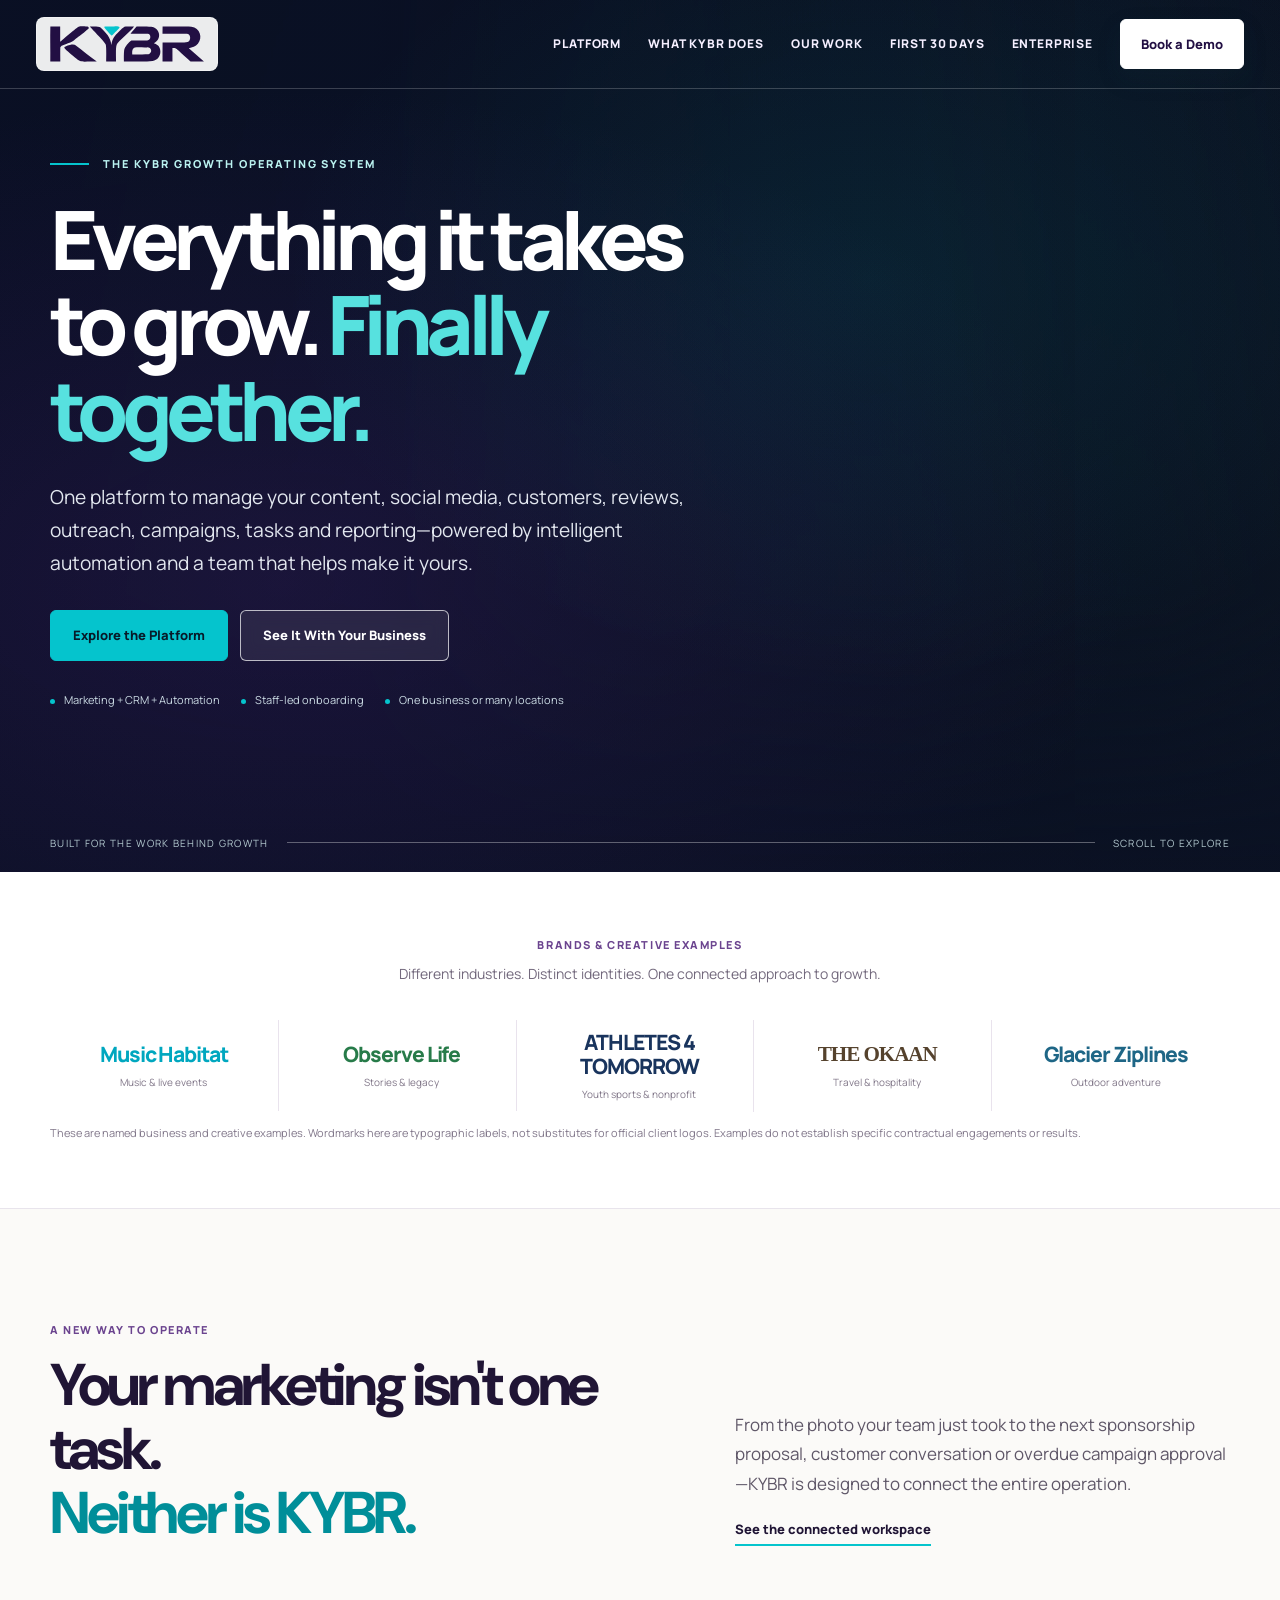
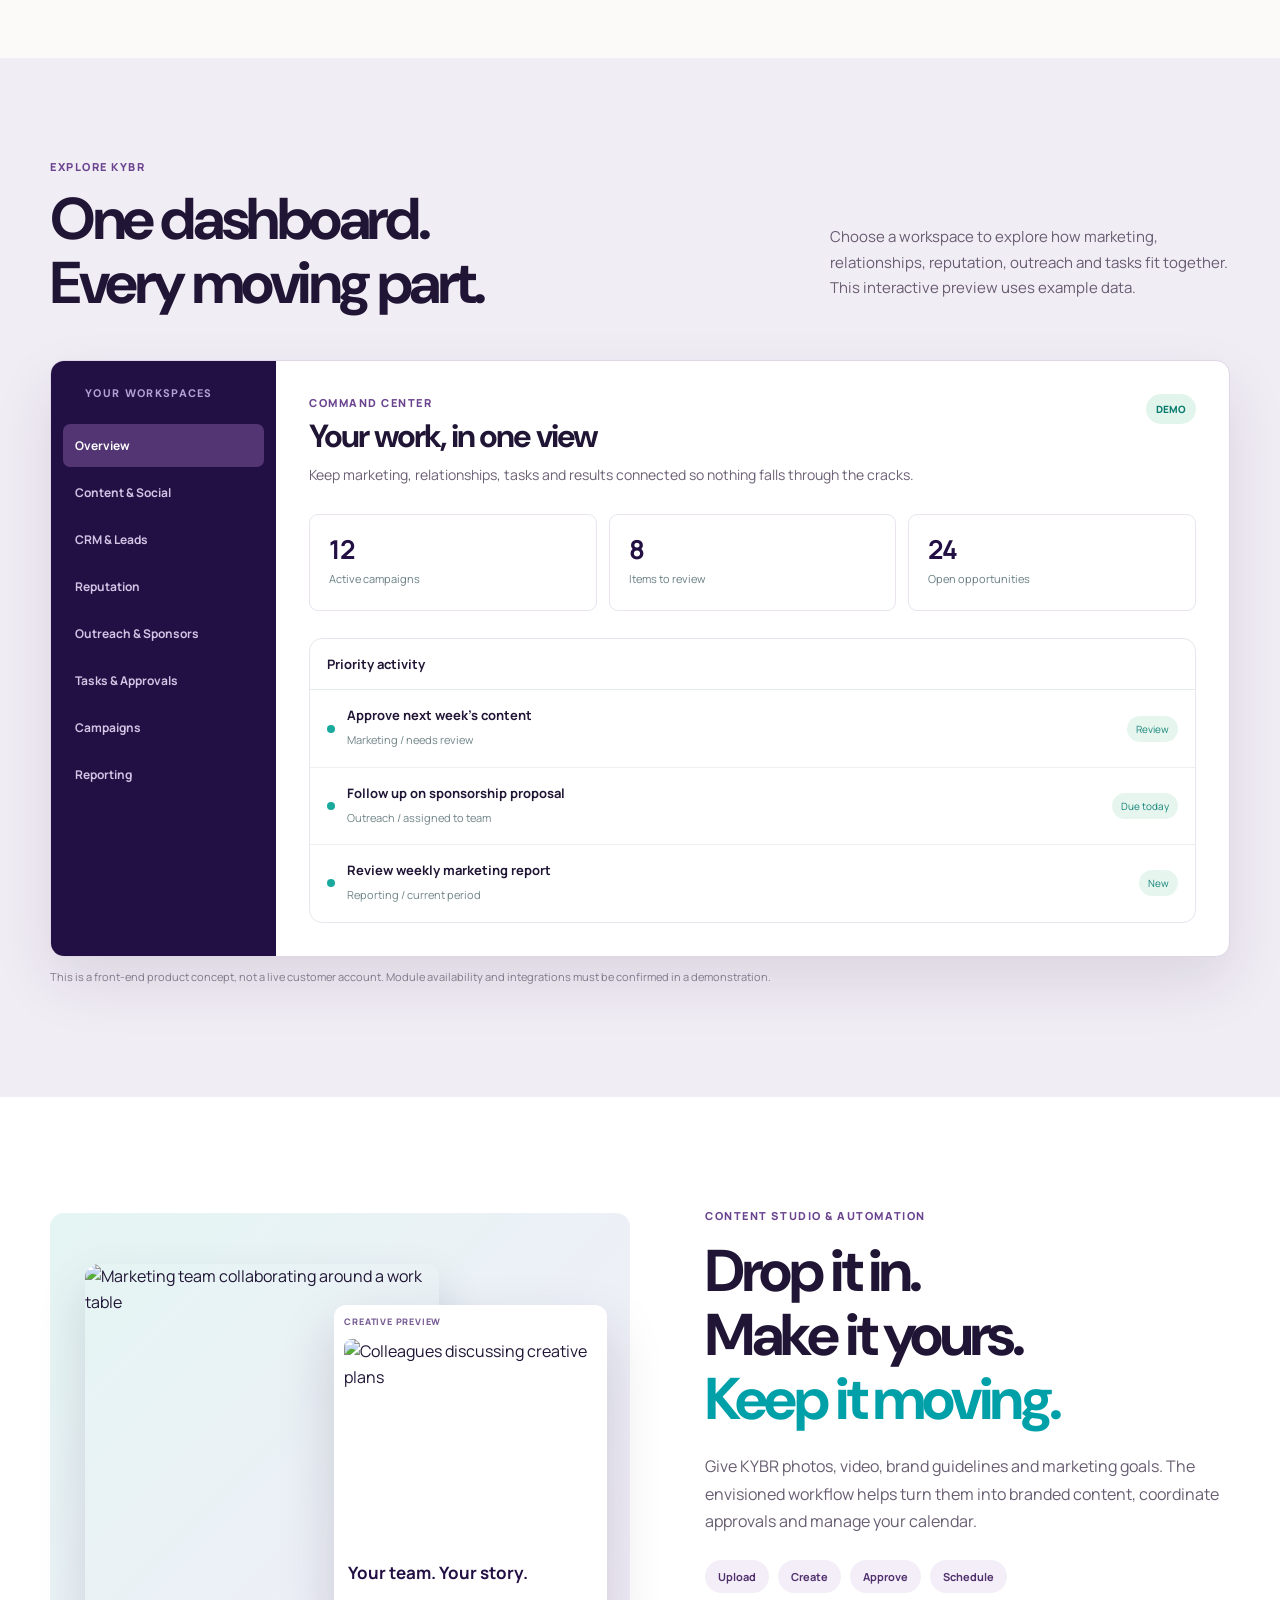
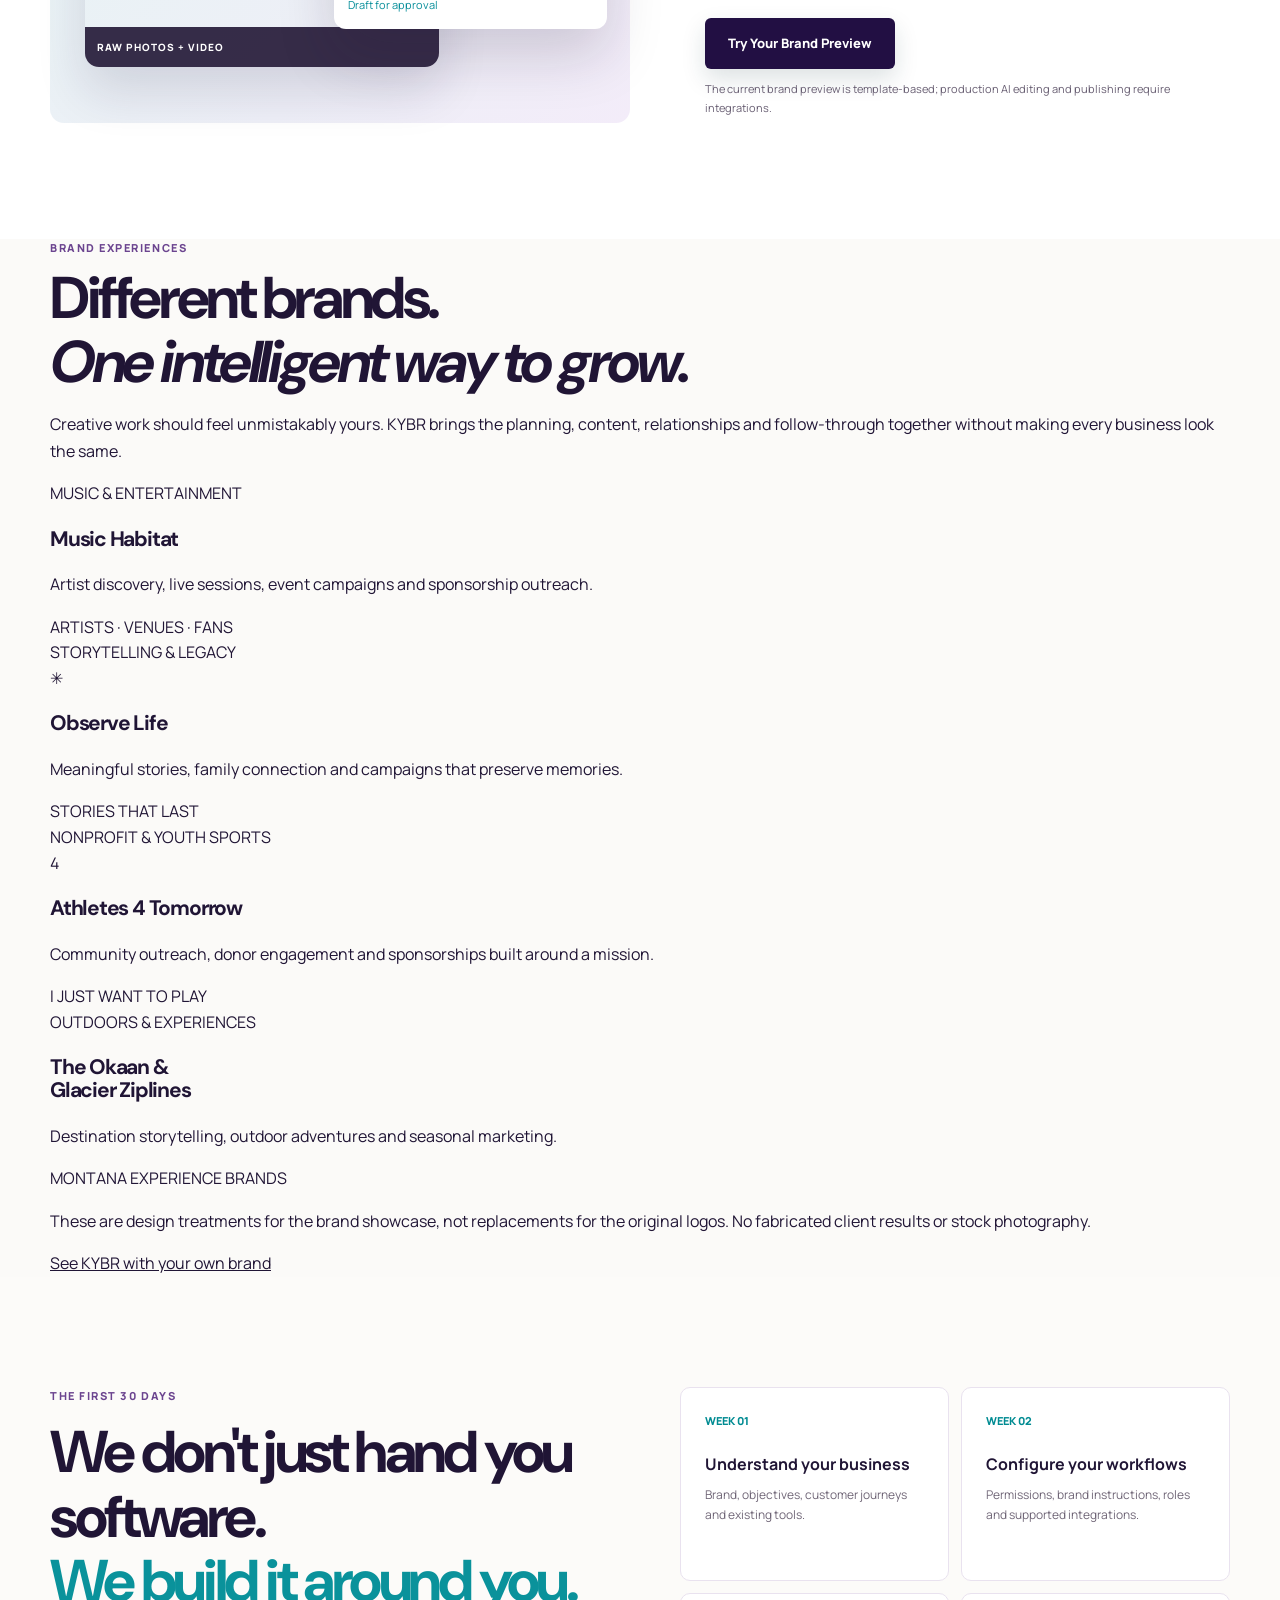
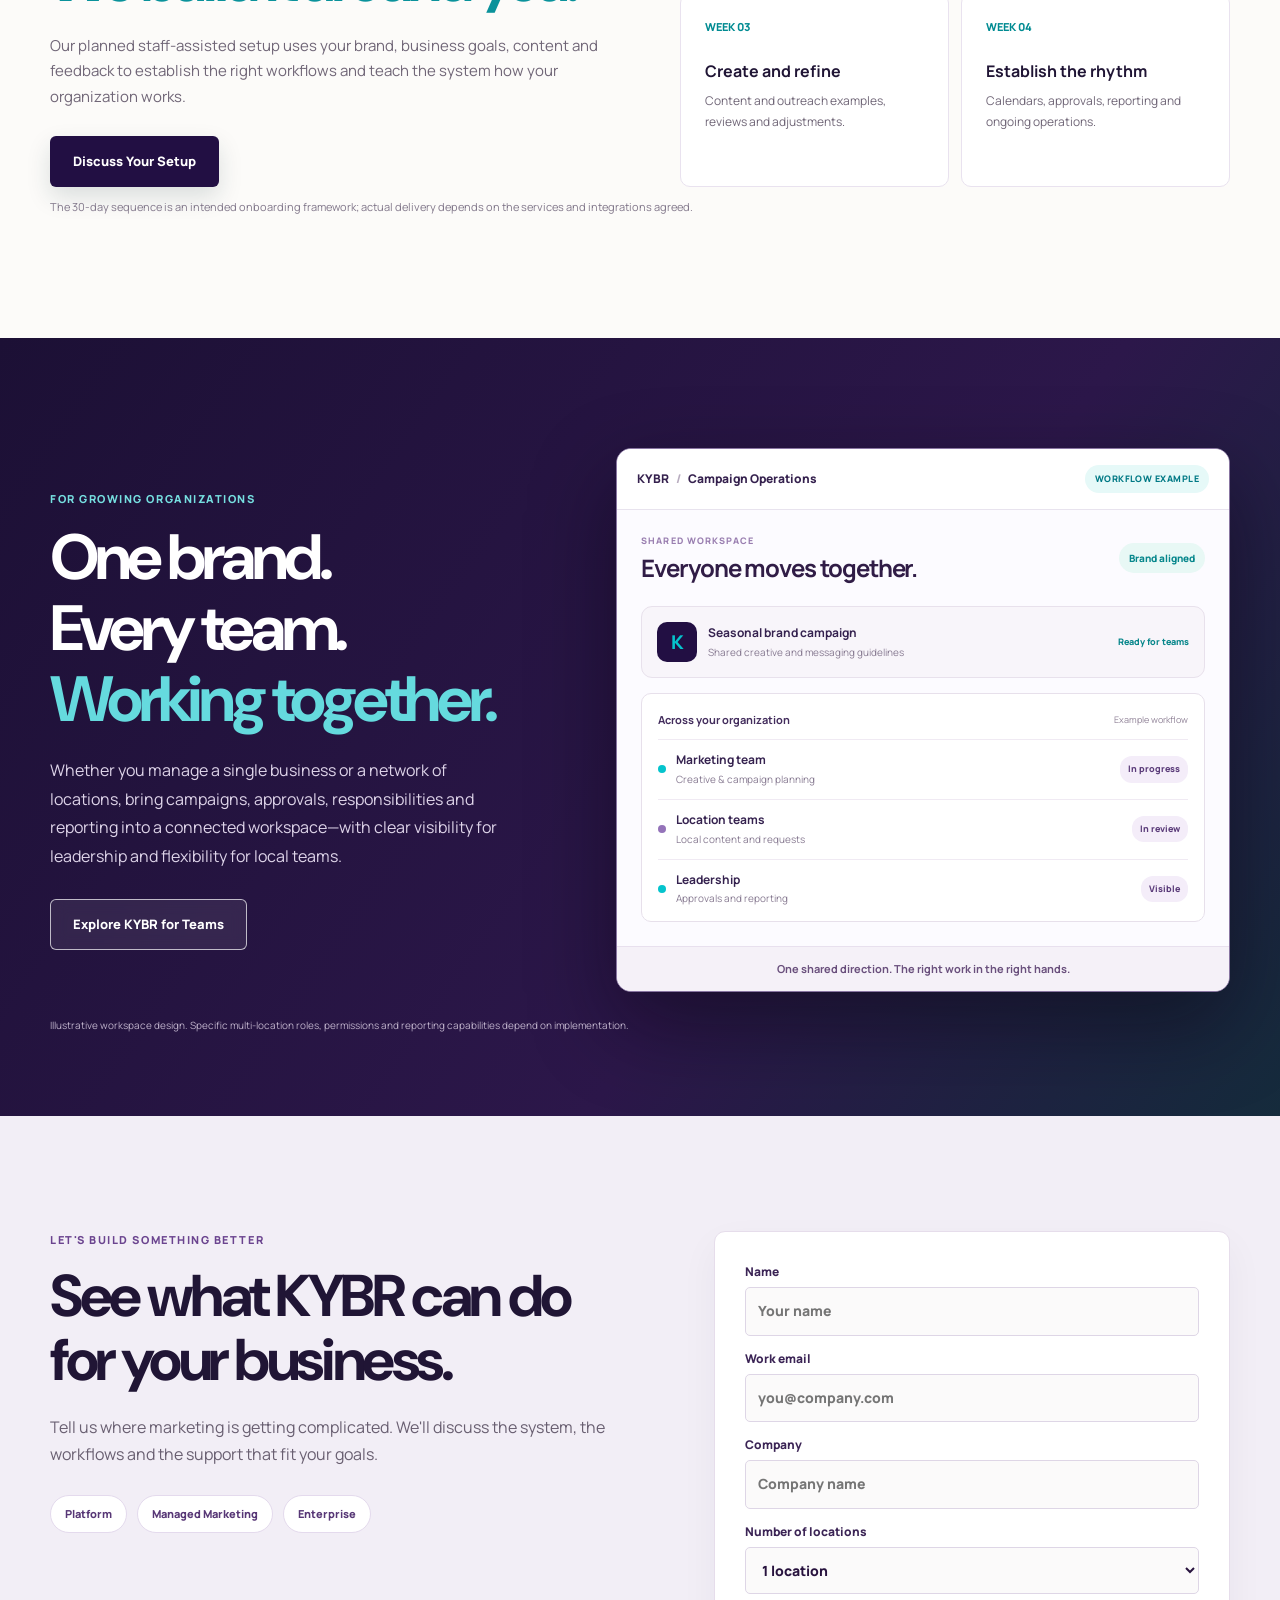
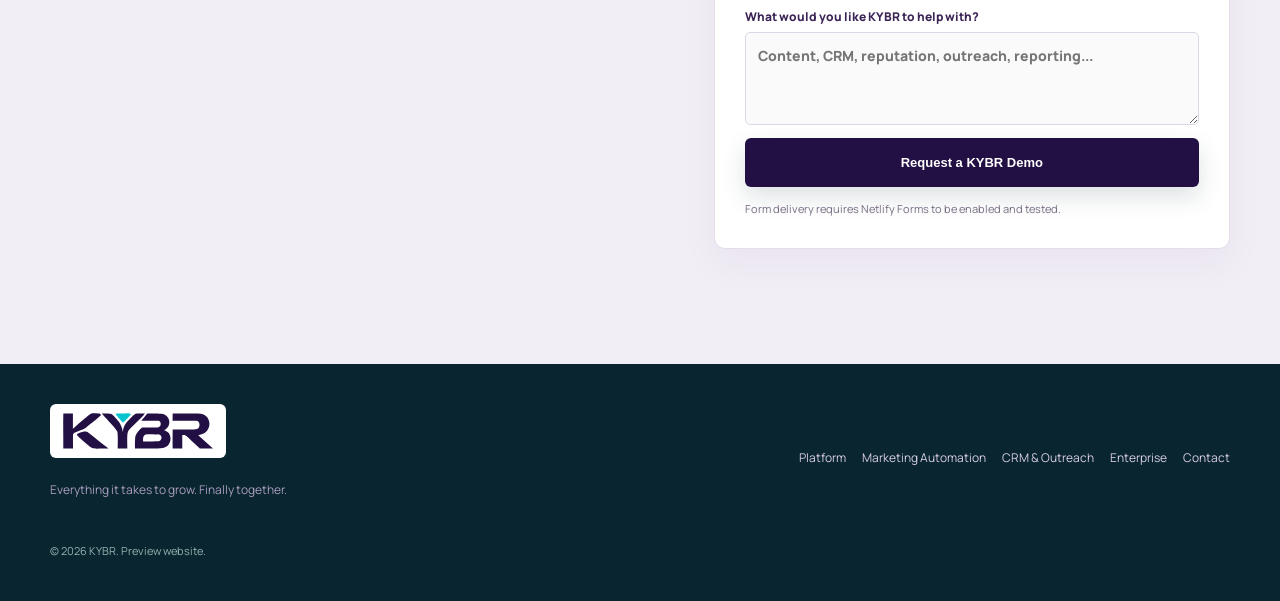
==== index.html @ c6db12e0 "Remove Mountain View and broken healthcare image; replace portfolio with four-brand showcase" ====
<!doctype html>
<html lang="en"><head><meta charset="utf-8"><meta name="viewport" content="width=device-width, initial-scale=1">
<meta name="theme-color" content="#140d27"><meta name="description" content="KYBR brings content, social media, CRM, reputation, sponsorship outreach, tasks, campaigns and reporting into one AI-powered growth operating system, backed by guided onboarding.">
<meta property="og:title" content="KYBR | Your Entire Growth Operation. One Place.">
<meta property="og:description" content="The platform that connects your marketing, customer relationships, outreach and day-to-day execution.">
<title>KYBR — AI Marketing &amp; Business Growth Operating System</title>
<link rel="preconnect" href="https://fonts.googleapis.com"><link rel="preconnect" href="https://fonts.gstatic.com" crossorigin>
<link href="https://fonts.googleapis.com/css2?family=DM+Sans:wght@400;500;600;700;800;900&family=Manrope:wght@400;500;600;700;800&display=swap" rel="stylesheet">
<link rel="stylesheet" href="./growth.css"><link rel="stylesheet" href="./seo-ux.css"><link rel="stylesheet" href="./cinematic-home.css">
</head><body class="kybr-app cinematic-home">
<a class="skip-link" href="#main">Skip to main content</a>
<header class="cine-header" id="site-header"><div class="cine-nav-wrap">
<a href="./index.html" class="cine-logo" aria-label="KYBR homepage"><img src="./assets/kybr-logo.svg" alt="KYBR" width="154" height="37"></a>
<button type="button" class="menu-btn cine-menu" id="growth-menu" aria-controls="growth-links" aria-expanded="false">Menu</button>
<nav class="nav-links cine-nav" id="growth-links" aria-label="Main navigation"><a href="#platform">Platform</a><a href="#solutions">What KYBR Does</a><a href="#brands">Our Work</a><a href="#onboarding">First 30 Days</a><a href="./enterprise.html">Enterprise</a><a href="#contact" class="btn btn-primary">Book a Demo</a></nav>
</div></header>
<main id="main">
<section class="cine-hero" id="top">
<div class="cine-scene" aria-hidden="true">
<div class="scene-image scene-music"></div><div class="scene-image scene-people"></div><div class="scene-image scene-outdoors"></div>
<div class="scene-darken"></div><div class="scene-color"></div></div>
<div class="container cine-hero-content">
<div class="cine-hero-copy"><span class="cine-overline"><i aria-hidden="true"></i> THE KYBR GROWTH OPERATING SYSTEM</span>
<h1>Everything it takes<br>to grow. <em>Finally together.</em></h1>
<p>One platform to manage your content, social media, customers, reviews, outreach, campaigns, tasks and reporting—powered by intelligent automation and a team that helps make it yours.</p>
<div class="cine-actions"><a href="#platform" class="btn cine-primary">Explore the Platform</a><a href="#contact" class="btn cine-secondary">See It With Your Business</a></div>
<div class="cine-hero-proof"><span>Marketing + CRM + Automation</span><span>Staff-led onboarding</span><span>One business or many locations</span></div>
</div>
</div>
<div class="cine-bottom-marker"><span>BUILT FOR THE WORK BEHIND GROWTH</span><span aria-hidden="true" class="cine-line"></span><span>SCROLL TO EXPLORE</span></div>
</section>

<section class="cine-clients" id="brands" aria-label="Business and brand examples"><div class="container">
<div class="cine-client-heading"><span class="eyebrow">BRANDS &amp; CREATIVE EXAMPLES</span><p>Different industries. Distinct identities. One connected approach to growth.</p></div>
<div class="cine-brand-grid">
<div class="cine-brand"><span class="brand-name music-name">Music Habitat</span><small>Music &amp; live events</small></div>
<div class="cine-brand"><span class="brand-name observe-name">Observe Life</span><small>Stories &amp; legacy</small></div>
<div class="cine-brand"><span class="brand-name sports-name">Athletes 4 Tomorrow</span><small>Youth sports &amp; nonprofit</small></div>
<div class="cine-brand"><span class="brand-name oka-name">THE OKAAN</span><small>Travel &amp; hospitality</small></div>
<div class="cine-brand"><span class="brand-name glacier-name">Glacier Ziplines</span><small>Outdoor adventure</small></div>
</div><p class="cine-fineprint">These are named business and creative examples. Wordmarks here are typographic labels, not substitutes for official client logos. Examples do not establish specific contractual engagements or results.</p></div></section>

<section class="cine-intro" id="solutions"><div class="container cine-intro-layout">
<div><span class="eyebrow">A NEW WAY TO OPERATE</span><h2>Your marketing isn't one task.<br><em>Neither is KYBR.</em></h2></div>
<div><p>From the photo your team just took to the next sponsorship proposal, customer conversation or overdue campaign approval—KYBR is designed to connect the entire operation.</p><a href="#platform" class="cine-underlink">See the connected workspace</a></div>
</div></section>

<section class="cine-platform" id="platform"><div class="container">
<div class="cine-section-heading"><div><span class="eyebrow">EXPLORE KYBR</span><h2>One dashboard.<br>Every moving part.</h2></div><p>Choose a workspace to explore how marketing, relationships, reputation, outreach and tasks fit together. This interactive preview uses example data.</p></div>
<div class="demo-shell cine-demo-shell">
<aside class="demo-nav" aria-label="KYBR workspace navigation"><h3>YOUR WORKSPACES</h3>
<button type="button" data-workspace="overview" class="selected" aria-pressed="true">Overview</button>
<button type="button" data-workspace="content" aria-pressed="false">Content &amp; Social</button>
<button type="button" data-workspace="crm" aria-pressed="false">CRM &amp; Leads</button>
<button type="button" data-workspace="reputation" aria-pressed="false">Reputation</button>
<button type="button" data-workspace="outreach" aria-pressed="false">Outreach &amp; Sponsors</button>
<button type="button" data-workspace="tasks" aria-pressed="false">Tasks &amp; Approvals</button>
<button type="button" data-workspace="campaigns" aria-pressed="false">Campaigns</button>
<button type="button" data-workspace="reports" aria-pressed="false">Reporting</button>
</aside>
<div class="demo-stage"><div class="demo-topline"><div><span class="eyebrow" id="workspace-kicker">COMMAND CENTER</span><h3 id="workspace-title">Your work, in one view</h3><p id="workspace-description">Keep marketing, relationships, tasks and results connected so nothing falls through the cracks.</p></div><span class="sample-tag">DEMO</span></div>
<div class="demo-kpis" aria-label="Illustrative sample metrics"><div class="demo-kpi"><b id="workspace-stat-1">12</b><small id="workspace-stat-label-1">Active campaigns</small></div><div class="demo-kpi"><b id="workspace-stat-2">8</b><small id="workspace-stat-label-2">Items to review</small></div><div class="demo-kpi"><b id="workspace-stat-3">24</b><small id="workspace-stat-label-3">Open opportunities</small></div></div>
<div class="activity-board"><strong id="workspace-list-title">Priority activity</strong><div id="workspace-activities">
<div class="activity-item"><span class="activity-dot"></span><div><b>Approve next week's content</b><small>Marketing / needs review</small></div><em>Review</em></div>
<div class="activity-item"><span class="activity-dot"></span><div><b>Follow up on sponsorship proposal</b><small>Outreach / assigned to team</small></div><em>Due today</em></div>
<div class="activity-item"><span class="activity-dot"></span><div><b>Review weekly marketing report</b><small>Reporting / current period</small></div><em>New</em></div>
</div></div></div></div>
<p class="cine-fineprint">This is a front-end product concept, not a live customer account. Module availability and integrations must be confirmed in a demonstration.</p>
</div></section>

<section class="cine-feature cine-feature-content" id="content"><div class="container cine-feature-layout">
<div class="cine-feature-art cine-content-art">
<div class="cine-image-frame"><img src="https://images.unsplash.com/photo-1521737711867-e3b97375f902?auto=format&fit=crop&w=1100&q=82" loading="lazy" alt="Marketing team collaborating around a work table"><span>RAW PHOTOS + VIDEO</span></div>
<div class="cine-sample-post"><span class="small-top">CREATIVE PREVIEW</span><img src="https://images.unsplash.com/photo-1552664730-d307ca884978?auto=format&fit=crop&w=900&q=82" loading="lazy" alt="Colleagues discussing creative plans"><strong>Your team. Your story.</strong><small>Draft for approval</small></div>
</div>
<div class="cine-feature-copy"><span class="eyebrow">CONTENT STUDIO &amp; AUTOMATION</span><h2>Drop it in.<br>Make it yours.<br><em>Keep it moving.</em></h2>
<p>Give KYBR photos, video, brand guidelines and marketing goals. The envisioned workflow helps turn them into branded content, coordinate approvals and manage your calendar.</p>
<div class="cine-keywords"><span>Upload</span><span>Create</span><span>Approve</span><span>Schedule</span></div>
<a class="btn btn-primary" href="./brand-lab.html">Try Your Brand Preview</a>
<p class="cine-fineprint">The current brand preview is template-based; production AI editing and publishing require integrations.</p></div>
</div></section>

<section class="brand-showcase" id="portfolio">
<div class="container">
<div class="showcase-heading"><span class="eyebrow">BRAND EXPERIENCES</span><h2>Different brands.<br><em>One intelligent way to grow.</em></h2><p>Creative work should feel unmistakably yours. KYBR brings the planning, content, relationships and follow-through together without making every business look the same.</p></div>
<div class="showcase-grid">
<article class="showcase-panel showcase-music"><div class="showcase-panel-inner"><span class="showcase-category">MUSIC &amp; ENTERTAINMENT</span><div class="showcase-music-mark" aria-hidden="true"><span></span><span></span><span></span><span></span><span></span></div><h3>Music Habitat</h3><p>Artist discovery, live sessions, event campaigns and sponsorship outreach.</p><span class="showcase-tag">ARTISTS · VENUES · FANS</span></div></article>
<article class="showcase-panel showcase-observe"><div class="showcase-panel-inner"><span class="showcase-category">STORYTELLING &amp; LEGACY</span><div class="showcase-symbol" aria-hidden="true">✳</div><h3>Observe Life</h3><p>Meaningful stories, family connection and campaigns that preserve memories.</p><span class="showcase-tag">STORIES THAT LAST</span></div></article>
<article class="showcase-panel showcase-athletes"><div class="showcase-panel-inner"><span class="showcase-category">NONPROFIT &amp; YOUTH SPORTS</span><div class="showcase-athlete-accent" aria-hidden="true">4</div><h3>Athletes 4 Tomorrow</h3><p>Community outreach, donor engagement and sponsorships built around a mission.</p><span class="showcase-tag">I JUST WANT TO PLAY</span></div></article>
<article class="showcase-panel showcase-adventure"><div class="showcase-panel-inner"><span class="showcase-category">OUTDOORS &amp; EXPERIENCES</span><div class="showcase-mountain" aria-hidden="true"><span></span><span></span></div><h3>The Okaan <span class="showcase-plus">&amp;</span><br>Glacier Ziplines</h3><p>Destination storytelling, outdoor adventures and seasonal marketing.</p><span class="showcase-tag">MONTANA EXPERIENCE BRANDS</span></div></article>
</div>
<div class="showcase-footer"><p>These are design treatments for the brand showcase, not replacements for the original logos. No fabricated client results or stock photography.</p><a href="./brand-lab.html" class="showcase-cta">See KYBR with your own brand</a></div>
</div></section>

<section class="cine-how" id="onboarding"><div class="container cine-how-layout">
<div><span class="eyebrow">THE FIRST 30 DAYS</span><h2>We don't just hand you software.<br><em>We build it around you.</em></h2><p>Our planned staff-assisted setup uses your brand, business goals, content and feedback to establish the right workflows and teach the system how your organization works.</p><a href="#contact" class="btn btn-primary">Discuss Your Setup</a></div>
<div class="cine-weeks"><div><span>WEEK 01</span><strong>Understand your business</strong><p>Brand, objectives, customer journeys and existing tools.</p></div><div><span>WEEK 02</span><strong>Configure your workflows</strong><p>Permissions, brand instructions, roles and supported integrations.</p></div><div><span>WEEK 03</span><strong>Create and refine</strong><p>Content and outreach examples, reviews and adjustments.</p></div><div><span>WEEK 04</span><strong>Establish the rhythm</strong><p>Calendars, approvals, reporting and ongoing operations.</p></div></div>
</div><div class="container"><p class="cine-fineprint">The 30-day sequence is an intended onboarding framework; actual delivery depends on the services and integrations agreed.</p></div>
</section>

<section class="cine-enterprise" id="enterprise"><div class="container cine-enterprise-layout">
<div class="cine-enterprise-copy">
<span class="eyebrow">FOR GROWING ORGANIZATIONS</span>
<h2>One brand.<br>Every team.<br><em>Working together.</em></h2>
<p>Whether you manage a single business or a network of locations, bring campaigns, approvals, responsibilities and reporting into a connected workspace—with clear visibility for leadership and flexibility for local teams.</p>
<a href="./enterprise.html" class="btn cine-secondary">Explore KYBR for Teams</a>
</div>
<div class="cine-enterprise-visual" aria-label="Illustrative multi-team campaign coordination">
<div class="enterprise-window-head"><span class="enterprise-window-title">KYBR <span class="enterprise-window-separator">/</span> Campaign Operations</span><span class="enterprise-window-tag">WORKFLOW EXAMPLE</span></div>
<div class="enterprise-window-body">
<div class="enterprise-workspace-top"><div><small>SHARED WORKSPACE</small><strong>Everyone moves together.</strong></div><span class="enterprise-workspace-status">Brand aligned</span></div>
<div class="enterprise-campaign"><div class="enterprise-campaign-icon">K</div><div><strong>Seasonal brand campaign</strong><small>Shared creative and messaging guidelines</small></div><span class="enterprise-approved">Ready for teams</span></div>
<div class="enterprise-workstream"><div class="enterprise-workstream-heading"><strong>Across your organization</strong><small>Example workflow</small></div>
<div class="enterprise-work-item"><span class="enterprise-work-dot"></span><div><strong>Marketing team</strong><small>Creative &amp; campaign planning</small></div><em>In progress</em></div>
<div class="enterprise-work-item"><span class="enterprise-work-dot"></span><div><strong>Location teams</strong><small>Local content and requests</small></div><em>In review</em></div>
<div class="enterprise-work-item"><span class="enterprise-work-dot"></span><div><strong>Leadership</strong><small>Approvals and reporting</small></div><em>Visible</em></div></div>
</div><div class="enterprise-window-foot">One shared direction. The right work in the right hands.</div></div>
</div><div class="container"><p class="cine-enterprise-disclaimer">Illustrative workspace design. Specific multi-location roles, permissions and reporting capabilities depend on implementation.</p></div>
</section>

<section class="cine-contact" id="contact"><div class="container cine-contact-layout"><div><span class="eyebrow">LET'S BUILD SOMETHING BETTER</span><h2>See what KYBR can do for your business.</h2><p>Tell us where marketing is getting complicated. We'll discuss the system, the workflows and the support that fit your goals.</p><div class="cine-contact-points"><span>Platform</span><span>Managed Marketing</span><span>Enterprise</span></div></div>
<form class="lead-form" id="growth-form" name="kybr-demo" method="POST" action="./thank-you.html" data-netlify="true" netlify-honeypot="bot-field"><input type="hidden" name="form-name" value="kybr-demo"><p class="cine-hidden"><label>Do not fill this field <input name="bot-field"></label></p>
<label for="growth-name">Name<input id="growth-name" name="name" required autocomplete="name" placeholder="Your name"></label>
<label for="growth-email">Work email<input id="growth-email" type="email" name="email" required autocomplete="email" placeholder="you@company.com"></label>
<label for="growth-company">Company<input id="growth-company" name="company" required autocomplete="organization" placeholder="Company name"></label>
<label for="growth-size">Number of locations<select id="growth-size" name="locations"><option>1 location</option><option>2–10 locations</option><option>11–50 locations</option><option>51+ locations</option></select></label>
<label for="growth-goals">What would you like KYBR to help with?<textarea id="growth-goals" name="goals" rows="3" placeholder="Content, CRM, reputation, outreach, reporting..."></textarea></label>
<button class="btn btn-primary" type="submit">Request a KYBR Demo</button><small id="growth-form-status" role="status">Form delivery requires Netlify Forms to be enabled and tested.</small></form>
</div></section>
</main>
<footer class="cine-footer"><div class="container cine-footer-layout"><div><a class="cine-footer-logo" href="./index.html"><img src="./assets/kybr-logo.svg" alt="KYBR" width="150" height="36"></a><p>Everything it takes to grow. Finally together.</p></div><nav aria-label="Footer navigation"><a href="#platform">Platform</a><a href="./marketing-automation.html">Marketing Automation</a><a href="./crm-outreach.html">CRM &amp; Outreach</a><a href="./enterprise.html">Enterprise</a><a href="#contact">Contact</a></nav><p>© <span id="current-year">2026</span> KYBR. Preview website.</p></div></footer>
<script src="./growth.js"></script>
</body></html>
---- growth.css ----
/* KYBR Growth Operating System — product-led, human-centered redesign */
:root{--bg:#f9faf7;--ink:#162f39;--text:#233d46;--muted:#657c83;--teal:#0e9d90;--teal-dark:#087a72;--mint:#e7f7f1;--line:#dfe8e3;--deep:#123641;--soft:#f0f5f2;--white:#fff}
*{box-sizing:border-box}
html{scroll-behavior:smooth;scroll-padding-top:84px}
body.kybr-app{margin:0;background:var(--bg);color:var(--ink);font-family:"DM Sans",Arial,sans-serif;line-height:1.55}
.kybr-app .container{width:min(1180px,calc(100% - 40px));margin:0 auto}
.kybr-app a{color:inherit}
.kybr-app h1,.kybr-app h2,.kybr-app h3{font-family:"DM Sans",sans-serif;letter-spacing:-.048em;line-height:1.13}
.kybr-app h1{font-size:clamp(42px,5.8vw,76px);line-height:1.04;letter-spacing:-.065em;margin:18px 0 23px}
.kybr-app h2{font-size:clamp(32px,4vw,55px);margin:10px 0 16px}
.kybr-app h3{font-size:21px}
.kybr-app .eyebrow{color:#16877e;font-size:11px;font-weight:800;letter-spacing:.16em;text-transform:uppercase}
.kybr-app .muted{color:#6c8188}
.kybr-app .skip-link{position:absolute;left:10px;top:-100px;z-index:200;background:white;color:#143b43;border:2px solid #0b958b;padding:11px;border-radius:7px}
.kybr-app .skip-link:focus{top:12px}
.kybr-app :focus-visible{outline:3px solid #0ba99d;outline-offset:3px}
.kybr-app .btn{display:inline-flex;justify-content:center;align-items:center;min-height:48px;padding:13px 21px;border-radius:9px;border:1px solid transparent;text-decoration:none;font-size:14px;font-weight:800;cursor:pointer;transition:transform .2s,background .2s,box-shadow .2s}
.kybr-app .btn:hover{transform:translateY(-2px)}
.kybr-app .btn-primary{background:#133a45;color:white;box-shadow:0 10px 23px #15384025}
.kybr-app .btn-primary:hover{background:#275563}
.kybr-app .btn-secondary{background:white;color:#173943;border-color:#c7d8d3}
.kybr-app .btn-secondary:hover{background:#eaf7f2}
.kybr-app .btn-teal{background:#2dc7b7;color:#102e32}
.kybr-app .nav-shell{position:sticky;top:0;z-index:90;background:#ffffffed;border-bottom:1px solid var(--line);backdrop-filter:blur(14px)}
.kybr-app .nav{height:78px;display:flex;align-items:center;justify-content:space-between;gap:20px}
.kybr-app .logo{display:inline-flex;align-items:center;gap:10px;text-decoration:none;font-size:24px;font-weight:900;letter-spacing:.03em;line-height:1}
.kybr-app .logo-k{background:var(--deep);color:#8defd9;height:37px;width:37px;display:grid;place-items:center;border-radius:11px;font-size:22px;font-weight:800}
.kybr-app .logo small{display:block;font-size:9px;letter-spacing:.2em;font-weight:700;color:#5b7278;margin-top:5px}
.kybr-app .nav-links{display:flex;gap:24px;align-items:center}
.kybr-app .nav-links>a:not(.btn){text-decoration:none;font-size:13px;color:#344e56;font-weight:700}
.kybr-app .nav-links>a:not(.btn):hover{color:var(--teal)}
.kybr-app .menu-btn{display:none;background:white;color:var(--ink);padding:9px 14px;border:1px solid var(--line);border-radius:9px}
.kybr-app .hero-main{padding:93px 0 72px;display:grid;grid-template-columns:1.03fr .97fr;gap:48px;align-items:center}
.kybr-app .hero-eyebrow{display:inline-flex;align-items:center;gap:9px;padding:8px 12px;border-radius:30px;background:var(--mint);color:#107a70;font-size:11px;font-weight:800;letter-spacing:.06em}
.kybr-app .hero-eyebrow:before{content:"";height:7px;width:7px;border-radius:50%;background:#11aa97}
.kybr-app .hero-main h1 em{font-style:normal;color:#0a9689}
.kybr-app .hero-description{font-size:18px;color:#506a72;max-width:580px}
.kybr-app .hero-description strong{color:var(--ink)}
.kybr-app .hero-actions{display:flex;gap:11px;flex-wrap:wrap;margin:26px 0 19px}
.kybr-app .hero-under{color:#70868a;font-size:12px}
.kybr-app .three-words{display:flex;gap:13px;flex-wrap:wrap;margin-top:28px}
.kybr-app .three-words span{font-size:12px;font-weight:700;color:#3c6867;padding:8px 12px;background:#e7f3ee;border-radius:25px}
.kybr-app .hero-product{position:relative;border-radius:22px;background:linear-gradient(145deg,#d8eee7,#e4eae5);padding:20px 16px;box-shadow:0 30px 75px #23515a22}
.kybr-app .hero-product:before{content:"";position:absolute;border-radius:50%;width:220px;height:220px;right:-25px;top:-35px;background:#87d9c336;filter:blur(20px)}
.kybr-app .product-window{position:relative;border:1px solid #cfddd7;background:#fff;border-radius:15px;box-shadow:0 20px 50px #2b454526;overflow:hidden}
.kybr-app .product-top{display:flex;align-items:center;justify-content:space-between;gap:10px;border-bottom:1px solid #e6eeeb;padding:15px 17px}
.kybr-app .product-top b{font-size:13px;color:#1d434b}
.kybr-app .product-top small{font-size:10px;color:#607b80}
.kybr-app .traffic-dots{display:flex;gap:5px}
.kybr-app .traffic-dots i{height:7px;width:7px;background:#d6e2dd;border-radius:50%}
.kybr-app .product-inner{display:grid;grid-template-columns:106px 1fr;min-height:365px}
.kybr-app .product-side{background:#f1f6f2;padding:19px 10px;border-right:1px solid #e1e9e4}
.kybr-app .product-side span{display:block;font-size:10px;color:#527079;padding:11px 8px;border-radius:5px}
.kybr-app .product-side span:first-child{background:#daede4;color:#126f64;font-weight:800}
.kybr-app .product-content{padding:19px;min-width:0}
.kybr-app .product-content>small{font-size:9px;color:#8a9b9e;letter-spacing:.13em;font-weight:800}
.kybr-app .product-content h3{margin:3px 0 17px;font-size:21px}
.kybr-app .product-metrics{display:grid;grid-template-columns:repeat(3,1fr);gap:8px}
.kybr-app .product-metrics div{border:1px solid #e0eae5;border-radius:8px;padding:10px;min-width:0}
.kybr-app .product-metrics b{display:block;font-size:20px;line-height:1.1}
.kybr-app .product-metrics small{font-size:9px;color:#789094}
.kybr-app .product-work{margin-top:13px;border:1px solid #e0eae5;padding:14px;border-radius:9px}
.kybr-app .product-work strong{font-size:11px;display:block;margin-bottom:14px}
.kybr-app .work-row{display:flex;gap:10px;align-items:center;margin:12px 0}
.kybr-app .work-row i{display:block;width:9px;height:9px;border-radius:50%;background:#16a99a}
.kybr-app .work-row span{font-size:10px;color:#61787d;flex:1}
.kybr-app .work-row em{font-style:normal;font-size:9px;color:#208579;background:#e0f5ed;border-radius:10px;padding:4px 6px}
.kybr-app .visual-footnote{font-size:10px;color:#6f8788;margin:12px 2px 0}
.kybr-app .assurance{background:#eff5f1;border-top:1px solid #dbe8e0;border-bottom:1px solid #dbe8e0;padding:24px 0}
.kybr-app .assurance-inner{display:grid;grid-template-columns:1.3fr repeat(3,1fr);align-items:center;gap:20px}
.kybr-app .assurance-inner strong{font-size:14px}
.kybr-app .assurance-item{color:#3c6667;font-weight:700;font-size:12px}
.kybr-app .assurance-item:before{content:"✓";color:#108c81;margin-right:9px}
.kybr-app .section{padding:100px 0}
.kybr-app .section-intro{max-width:800px;margin-bottom:35px}
.kybr-app .section-intro p{color:#617980;max-width:700px;font-size:16px}
.kybr-app .dashboard-section{background:#f1f6f2}
.kybr-app .demo-shell{display:grid;grid-template-columns:205px 1fr;background:white;border:1px solid #dbe7df;border-radius:18px;overflow:hidden;box-shadow:0 20px 55px #1d534318}
.kybr-app .demo-nav{padding:24px 13px;background:#123743;color:white}
.kybr-app .demo-nav h3{font-size:15px;color:#efffff;margin:0 0 18px;padding:0 12px}
.kybr-app .demo-nav button{font:600 12px "DM Sans";width:100%;text-align:left;background:transparent;border:0;color:#c2dadb;padding:12px;border-radius:8px;cursor:pointer;margin:3px 0}
.kybr-app .demo-nav button.selected,.kybr-app .demo-nav button:hover{background:#295660;color:white}
.kybr-app .demo-nav small{display:block;font-size:10px;color:#8bb8b7;margin:24px 12px 0}
.kybr-app .demo-stage{padding:29px;min-width:0}
.kybr-app .demo-topline{display:flex;gap:15px;align-items:flex-start;justify-content:space-between}
.kybr-app .demo-topline h3{font-size:29px;margin:4px 0 8px}
.kybr-app .demo-topline p{margin:0;color:#60767c;max-width:660px;font-size:14px}
.kybr-app .sample-tag{font-size:10px;white-space:nowrap;color:#0a7b6d;background:#e1f5ed;padding:7px 10px;border-radius:30px;font-weight:800}
.kybr-app .demo-kpis{display:grid;grid-template-columns:repeat(3,1fr);gap:12px;margin:27px 0}
.kybr-app .demo-kpi{border:1px solid #dfebe4;border-radius:12px;padding:19px;background:#fbfdfb}
.kybr-app .demo-kpi b{display:block;font-size:26px;line-height:1.2}
.kybr-app .demo-kpi small{font-size:11px;color:#687e82}
.kybr-app .activity-board{border:1px solid #e0eae3;border-radius:13px;overflow:hidden}
.kybr-app .activity-board>strong{display:block;padding:15px 17px;border-bottom:1px solid #e3ece7;font-size:13px}
.kybr-app .activity-item{display:flex;gap:12px;align-items:center;padding:15px 17px;border-bottom:1px solid #ecf1ed}
.kybr-app .activity-item:last-child{border-bottom:0}
.kybr-app .activity-dot{width:8px;height:8px;background:#1aa99d;border-radius:50%;flex:none}
.kybr-app .activity-item>div{flex:1}
.kybr-app .activity-item b{display:block;font-size:13px}
.kybr-app .activity-item small{font-size:11px;color:#708487}
.kybr-app .activity-item em{font-size:10px;color:#168478;font-style:normal;background:#e6f6ef;border-radius:30px;padding:5px 9px}
.kybr-app .demo-disclaimer{font-size:11px;color:#748687;margin:15px 2px 0}
.kybr-app .modules{display:grid;grid-template-columns:repeat(4,1fr);gap:14px}
.kybr-app .module-card{border:1px solid #dde7e2;border-radius:15px;background:white;padding:23px;min-height:190px}
.kybr-app .module-card .symbol{height:37px;width:37px;display:grid;place-items:center;font-size:18px;color:#118b80;background:#e4f6ee;border-radius:10px}
.kybr-app .module-card h3{font-size:17px;margin:18px 0 7px}
.kybr-app .module-card p{font-size:12px;color:#637c82;margin:0}
.kybr-app .goal-section{background:#123743;color:white}
.kybr-app .goal-section .eyebrow{color:#8aebd7}
.kybr-app .goal-section h2{color:white}
.kybr-app .goal-section .section-intro p{color:#c0d8d8}
.kybr-app .goal-flow{display:grid;grid-template-columns:repeat(5,1fr);gap:13px}
.kybr-app .goal-step{border:1px solid #416c73;background:#1b4852;border-radius:13px;padding:19px}
.kybr-app .goal-step span{font-size:11px;color:#90e5d4;font-weight:800}
.kybr-app .goal-step h3{font-size:17px;margin:16px 0 8px}
.kybr-app .goal-step p{color:#bbd5d4;font-size:12px;margin:0}
.kybr-app .goal-example{padding:19px 24px;margin-top:23px;border:1px solid #577f83;border-radius:11px;background:#244e57;color:#e7fbf7;font-size:14px}
.kybr-app .onboard-grid{display:grid;grid-template-columns:repeat(4,1fr);gap:13px;margin-top:32px}
.kybr-app .onboard-grid article{border:1px solid #e0e9e4;background:white;border-radius:13px;padding:25px}
.kybr-app .onboard-grid span{font-size:11px;color:#168b80;font-weight:900}
.kybr-app .onboard-grid h3{font-size:18px;margin:24px 0 8px}
.kybr-app .onboard-grid p{font-size:13px;color:#668087;margin:0}
.kybr-app .delivery{background:#f1f6f2}
.kybr-app .delivery-grid{display:grid;grid-template-columns:repeat(3,1fr);gap:16px}
.kybr-app .delivery-card{background:white;border:1px solid #dce8e1;padding:30px;border-radius:15px}
.kybr-app .delivery-card .label{font-size:10px;color:#148a80;font-weight:800;letter-spacing:.12em}
.kybr-app .delivery-card h3{font-size:25px;margin:17px 0 10px}
.kybr-app .delivery-card p{font-size:14px;color:#5d7881}
.kybr-app .delivery-card .detail{font-size:12px;border-top:1px solid #e2ece6;padding-top:14px;color:#3f7772;font-weight:700}
.kybr-app .enterprise-band{display:grid;grid-template-columns:1fr .9fr;align-items:center;gap:50px}
.kybr-app .enterprise-band p{color:#5e7880;font-size:16px}
.kybr-app .enterprise-panel{background:#dff3eb;border:1px solid #c1e5d7;border-radius:20px;padding:30px}
.kybr-app .enterprise-panel h3{font-size:21px;margin:0 0 18px}
.kybr-app .enterprise-panel div{background:white;border:1px solid #cfe2db;padding:14px 16px;border-radius:9px;margin:8px 0;font-size:13px;color:#1e4a4b;font-weight:700}
.kybr-app .enterprise-panel small{color:#5f817c;font-size:10px}
.kybr-app .faq-wrap{display:grid;grid-template-columns:.8fr 1.2fr;gap:65px}
.kybr-app details{border-bottom:1px solid #d7e4dc;padding:20px 0}
.kybr-app summary{cursor:pointer;list-style:none;display:flex;justify-content:space-between;gap:15px;font-size:16px;font-weight:800}
.kybr-app summary:after{content:"+";color:#159e91;font-size:22px}
.kybr-app details[open] summary:after{content:"−"}
.kybr-app details p{font-size:14px;color:#637c82;margin:12px 0 0}
.kybr-app .cta{background:#0e3039;color:white;padding:90px 0}
.kybr-app .cta-grid{display:grid;grid-template-columns:1fr .95fr;gap:75px}
.kybr-app .cta h2{color:white}
.kybr-app .cta .eyebrow{color:#86decb}
.kybr-app .cta p{color:#bad2d2}
.kybr-app .lead-form{background:white;color:var(--ink);padding:29px;border-radius:15px;display:grid;gap:12px}
.kybr-app .lead-form label{font-size:12px;font-weight:800}
.kybr-app .lead-form input,.kybr-app .lead-form select,.kybr-app .lead-form textarea{width:100%;display:block;padding:12px;margin-top:6px;background:#f7faf8;color:#17363f;border-radius:8px;border:1px solid #cdded6;font:inherit;font-size:14px}
.kybr-app .lead-form small{font-size:11px;color:#688185}
.kybr-app footer{background:#092630;color:#d2e1e1;padding:40px 0}
.kybr-app footer .logo{color:#fff}
.kybr-app footer .logo small{color:#b0c7c6}
.kybr-app .foot-inner{display:flex;justify-content:space-between;align-items:center;gap:25px;flex-wrap:wrap}
.kybr-app .foot-links{display:flex;gap:20px;flex-wrap:wrap}
.kybr-app .foot-links a{font-size:12px;text-decoration:none;color:#c1d6d6}
.kybr-app footer p{font-size:11px;color:#93b1b1}
@media(max-width:1050px){.kybr-app .nav-links{gap:14px}.kybr-app .modules{grid-template-columns:repeat(3,1fr)}.kybr-app .hero-main{gap:24px}.kybr-app .product-inner{grid-template-columns:85px 1fr}.kybr-app .product-side span{font-size:9px}}
@media(max-width:760px){.kybr-app .container{width:calc(100% - 34px)}.kybr-app .nav{height:68px}.kybr-app .menu-btn{display:block}.kybr-app .nav-links{display:none;position:absolute;top:68px;left:0;right:0;background:white;box-shadow:0 20px 30px #234b4422;padding:15px 18px 24px;flex-direction:column;align-items:stretch;gap:0}.kybr-app .nav-links.open{display:flex}.kybr-app .nav-links>a:not(.btn){padding:12px 0;border-bottom:1px solid #e8efea}.kybr-app .nav-links>.btn{margin-top:13px}.kybr-app .hero-main{grid-template-columns:1fr;padding:56px 0 50px}.kybr-app h1{font-size:clamp(41px,10.5vw,59px)}.kybr-app .hero-description{font-size:16px}.kybr-app .hero-product{padding:12px}.kybr-app .assurance-inner{grid-template-columns:1fr 1fr;gap:13px}.kybr-app .assurance-inner strong{grid-column:1/-1}.kybr-app .assurance-item{font-size:11px}.kybr-app .section{padding:72px 0}.kybr-app .demo-shell{display:block}.kybr-app .demo-nav{display:flex;overflow-x:auto;align-items:center;gap:6px;padding:10px}.kybr-app .demo-nav h3,.kybr-app .demo-nav small{display:none}.kybr-app .demo-nav button{width:auto;flex:none;white-space:nowrap;padding:10px;font-size:11px}.kybr-app .demo-stage{padding:19px}.kybr-app .demo-topline{display:block}.kybr-app .sample-tag{display:inline-block;margin-top:10px}.kybr-app .demo-kpis{gap:7px}.kybr-app .demo-kpi{padding:12px}.kybr-app .demo-kpi b{font-size:20px}.kybr-app .demo-kpi small{font-size:9px}.kybr-app .activity-item{padding:12px;gap:7px}.kybr-app .activity-item em{font-size:9px}.kybr-app .modules{grid-template-columns:repeat(2,1fr);gap:10px}.kybr-app .module-card{padding:18px;min-height:178px}.kybr-app .module-card h3{font-size:15px}.kybr-app .module-card p{font-size:11px}.kybr-app .goal-flow{grid-template-columns:1fr;gap:8px}.kybr-app .goal-step{padding:17px}.kybr-app .goal-step h3{margin:6px 0}.kybr-app .onboard-grid{grid-template-columns:repeat(2,1fr)}.kybr-app .onboard-grid article{padding:18px}.kybr-app .onboard-grid h3{font-size:16px;margin:10px 0}.kybr-app .delivery-grid,.kybr-app .enterprise-band,.kybr-app .faq-wrap,.kybr-app .cta-grid{grid-template-columns:1fr;gap:20px}.kybr-app .delivery-card{padding:24px}.kybr-app .cta{padding:70px 0}.kybr-app .lead-form{padding:20px}.kybr-app .foot-inner{align-items:flex-start;flex-direction:column}}
@media(max-width:430px){.kybr-app .product-inner{grid-template-columns:66px 1fr}.kybr-app .product-content{padding:11px}.kybr-app .product-metrics{gap:4px}.kybr-app .product-metrics div{padding:6px}.kybr-app .product-metrics b{font-size:15px}.kybr-app .product-metrics small{font-size:8px}.kybr-app .product-side{padding:9px 4px}.kybr-app .product-side span{font-size:8px;padding:9px 4px}.kybr-app .product-work{padding:9px}.kybr-app .work-row em{font-size:8px}.kybr-app .activity-item em{max-width:84px;text-align:center}.kybr-app .onboard-grid{grid-template-columns:1fr}.kybr-app .three-words{gap:7px}.kybr-app .three-words span{font-size:10px}}
@media(prefers-reduced-motion:reduce){html{scroll-behavior:auto}.kybr-app *{transition:none!important}}
---- seo-ux.css ----
.kybr-app .outcome-strip{background:#e7f5f0;border-block:1px solid #d3e9df}.kybr-app .outcome-inner{display:grid;grid-template-columns:1fr 1.25fr auto;gap:28px;align-items:center;padding:32px 0}.kybr-app .outcome-inner h2{font-size:26px;margin:4px 0}.kybr-app .outcome-inner p{font-size:14px;color:#496e70;margin:0}.kybr-app .outcome-inner .btn{white-space:nowrap}.kybr-app .trust-section{background:#fbfcfa}.kybr-app .trust-cards{display:grid;grid-template-columns:repeat(3,1fr);gap:16px}.kybr-app .trust-cards article{background:white;border:1px solid #dce8e1;border-radius:14px;padding:27px}.kybr-app .trust-cards article span{font-size:12px;font-weight:900;color:#0d9585}.kybr-app .trust-cards h3{font-size:20px;margin:14px 0 7px}.kybr-app .trust-cards p{font-size:13px;color:#607a7c}.kybr-app .capability-links{display:flex;gap:10px;flex-wrap:wrap;margin:24px 0}.kybr-app .capability-links a{display:inline-flex;padding:10px 16px;border:1px solid #bfd9d0;border-radius:9px;background:#eaf5f0;color:#176c65;text-decoration:none;font-size:13px;font-weight:800}.kybr-app .capability-links a:hover{background:#d6eee4}.kybr-app .visually-hidden{position:absolute;width:1px;height:1px;overflow:hidden;clip:rect(0,0,0,0);white-space:nowrap}.kybr-app .topic-hero{padding:85px 0 60px;max-width:1000px}.kybr-app .topic-hero h1{font-size:clamp(40px,5.5vw,70px)}.kybr-app .topic-hero p{color:#577078;font-size:18px;max-width:760px}.kybr-app .topic-grid{display:grid;grid-template-columns:repeat(3,1fr);gap:16px}.kybr-app .topic-card{background:#fff;border:1px solid #dce7e0;border-radius:14px;padding:26px}.kybr-app .topic-card h3{font-size:21px;margin:12px 0}.kybr-app .topic-card p{font-size:14px;color:#627982}.kybr-app .topic-flow{display:grid;grid-template-columns:repeat(4,1fr);gap:12px;margin-top:30px}.kybr-app .topic-flow>div{padding:22px;background:#e9f5ee;border:1px solid #cfe7dc;border-radius:13px}.kybr-app .topic-flow strong{display:block;font-size:14px}.kybr-app .topic-flow span{font-size:11px;color:#547a77}.kybr-app .topic-cta{padding:70px 0;background:#123743;color:white}.kybr-app .topic-cta h2{color:white}.kybr-app .topic-cta p{color:#bfd7d7;max-width:650px}.kybr-app .topic-cta .btn{background:#30c6b6;color:#092b2b}.kybr-app .breadcrumbs{display:flex;gap:9px;color:#758a8d;font-size:12px;padding-top:25px}.kybr-app .breadcrumbs a{text-decoration:none;color:#237d73}.kybr-app .topic-note{font-size:12px;color:#6f8487;margin-top:20px}.kybr-app .thankyou{padding:120px 0;max-width:800px}.kybr-app .thankyou h1{font-size:clamp(36px,5vw,56px)}.kybr-app .thankyou p{font-size:18px;color:#60777d}.kybr-app .thankyou .actions{display:flex;gap:12px;flex-wrap:wrap;margin-top:24px}@media(max-width:950px){.kybr-app .outcome-inner{grid-template-columns:1fr 1fr}.kybr-app .outcome-inner .btn{grid-column:1/-1;justify-self:start}.kybr-app .topic-grid{grid-template-columns:repeat(2,1fr)}}@media(max-width:760px){.kybr-app .outcome-inner{grid-template-columns:1fr;gap:13px}.kybr-app .outcome-inner .btn{grid-column:auto}.kybr-app .trust-cards,.kybr-app .topic-grid{grid-template-columns:1fr}.kybr-app .topic-flow{grid-template-columns:repeat(2,1fr)}.kybr-app .topic-hero{padding:58px 0 40px}.kybr-app .topic-hero p{font-size:16px}.kybr-app .topic-cta{padding:55px 0}}
---- cinematic-home.css ----
/* KYBR Cinematic Homepage — November 2026 */
:root{--kybr-purple:#220f43;--kybr-aqua:#05c4cd;--kybr-ink:#201535;--kybr-cream:#fbfaf8}
html,body{margin:0;max-width:100%;overflow-x:clip;scroll-behavior:smooth}
body.kybr-app.cinematic-home{font-family:Manrope,"DM Sans",sans-serif;background:var(--kybr-cream);color:var(--kybr-ink);line-height:1.6}
.cinematic-home *, .cinematic-home *::before,.cinematic-home *::after{box-sizing:border-box}
.cinematic-home .container{width:min(1180px,calc(100% - 48px));margin-inline:auto}
.cinematic-home h1,.cinematic-home h2,.cinematic-home h3{letter-spacing:-.058em;line-height:1.09}
.cinematic-home h2{font-size:clamp(38px,4.6vw,69px)}
.cinematic-home .eyebrow{display:block;letter-spacing:.14em;font-weight:900;font-size:11px;color:#6b448f;text-transform:uppercase}
.cinematic-home p{line-height:1.7}
.cinematic-home .btn{display:inline-flex;align-items:center;justify-content:center;border-radius:6px;padding:14px 22px;min-height:49px;font-size:13px;font-weight:800;text-decoration:none;transition:transform .18s ease,background .18s ease,border-color .18s ease}
.cinematic-home .btn:hover{transform:translateY(-2px)}
.cinematic-home :focus-visible{outline:3px solid var(--kybr-aqua);outline-offset:3px}
.cinematic-home .cine-hidden{position:absolute!important;width:1px;height:1px;overflow:hidden;clip:rect(0,0,0,0)}
.cine-header{position:absolute;top:0;left:0;width:100%;z-index:40;background:transparent;border-bottom:1px solid #ffffff33}
.cine-header .cine-nav-wrap{width:min(1320px,calc(100% - 72px));margin:auto;min-height:88px;display:flex;align-items:center;justify-content:space-between;gap:25px}
.cine-logo{background:#ffffffeb;border:1px solid #ffffff55;border-radius:8px;padding:8px 13px;display:inline-flex;align-items:center;flex:none}
.cine-logo img{width:154px;height:auto;display:block}
.cinematic-home .cine-nav{display:flex;align-items:center;gap:27px}
.cinematic-home .cine-nav>a:not(.btn){font-size:12px;text-transform:uppercase;letter-spacing:.07em;color:#f5efff;font-weight:800;text-decoration:none}
.cinematic-home .cine-nav>a:not(.btn):hover{color:#62e5e6}
.cinematic-home .cine-nav>.btn{background:#fff;color:var(--kybr-purple);border:1px solid #fff;padding-inline:20px}
.cinematic-home .cine-menu{display:none;color:white;background:#ffffff16;border:1px solid #ffffff74;border-radius:7px;padding:9px 14px}
.cine-hero{position:relative;min-height:min(850px,90vh);min-height:780px;color:white;background:#0b1723;isolation:isolate;display:flex;flex-direction:column;justify-content:flex-end;overflow:hidden}
.cine-scene{position:absolute;inset:0;z-index:-1;overflow:hidden}
.cine-scene .scene-image{position:absolute;top:0;bottom:0;background-position:center;background-size:cover}
.cine-scene .scene-music{left:0;width:57%;background-image:url('https://images.unsplash.com/photo-1493225457124-a3eb161ffa5f?auto=format&fit=crop&w=1600&q=85');background-position:center 40%}
.cine-scene .scene-people{left:43%;width:41%;background-image:url('https://images.unsplash.com/photo-1521737711867-e3b97375f902?auto=format&fit=crop&w=1400&q=85');background-position:center}
.cine-scene .scene-outdoors{right:0;width:30%;background-image:url('https://images.unsplash.com/photo-1464822759023-fed622ff2c3b?auto=format&fit=crop&w=1100&q=85');background-position:center}
.cine-scene .scene-music:after,.cine-scene .scene-people:after,.cine-scene .scene-outdoors:after{content:"";position:absolute;inset:0;background:linear-gradient(90deg,transparent 0%,#0d132041 70%,#0d132075 100%);mix-blend-mode:multiply}
.cine-scene .scene-darken{position:absolute;inset:0;background:linear-gradient(90deg,#0a1024f5 0%,#0a1024e8 29%,#0a102496 51%,#0a10243f 100%),linear-gradient(0deg,#0b1223 0%,transparent 32%,#08102338 100%)}
.cine-scene .scene-color{position:absolute;inset:0;background:radial-gradient(ellipse at 68% 32%,#05c4cd16,transparent 48%),radial-gradient(ellipse at 22% 67%,#48207844,transparent 60%);pointer-events:none}
.cine-hero-content{display:flex;align-items:center;min-height:690px;padding:155px 0 105px}
.cine-hero-copy{max-width:790px}
.cine-overline{font-size:11px;font-weight:900;letter-spacing:.18em;color:#baf2f0;display:flex;align-items:center;gap:14px}
.cine-overline i{height:2px;width:39px;background:var(--kybr-aqua)}
.cinematic-home .cine-hero h1{font-family:Manrope,Arial,sans-serif;font-size:clamp(49px,6.4vw,94px);font-weight:800;line-height:1.045;letter-spacing:-.08em;margin:24px 0 28px;color:white}
.cine-hero h1 em{font-style:normal;color:#57e1df}
.cine-hero-copy>p{font-size:clamp(16px,1.5vw,20px);line-height:1.72;max-width:640px;color:#e2e7ef;margin:0}
.cine-actions{display:flex;gap:12px;flex-wrap:wrap;margin:30px 0}
.cinematic-home .cine-primary{background:var(--kybr-aqua);border:1px solid var(--kybr-aqua);color:#071b29}
.cinematic-home .cine-primary:hover{background:#60e5e7}
.cinematic-home .cine-secondary{background:#ffffff14;border:1px solid #ffffffb0;color:#fff;backdrop-filter:blur(8px)}
.cinematic-home .cine-secondary:hover{background:#ffffff2f}
.cine-hero-proof{display:flex;flex-wrap:wrap;gap:10px 21px;font-size:11px;color:#cbdbe4}
.cine-hero-proof span:before{content:"";height:5px;width:5px;background:var(--kybr-aqua);display:inline-block;border-radius:50%;vertical-align:middle;margin-right:9px}
.cine-bottom-marker{display:flex;gap:18px;align-items:center;justify-content:space-between;width:min(1180px,calc(100% - 48px));margin:0 auto;padding:21px 0;font-size:10px;letter-spacing:.13em;color:#b5cbd1}
.cine-line{height:1px;background:#ffffff55;flex:1}
.cine-clients{padding:64px 0 55px;background:#fff;border-bottom:1px solid #e8e4ec}
.cine-client-heading{text-align:center}
.cine-client-heading p{font-size:14px;color:#73697d;margin:9px 0 0}
.cine-brand-grid{display:grid;grid-template-columns:repeat(5,minmax(0,1fr));gap:9px;margin:34px 0 12px;align-items:center}
.cine-brand{display:flex;flex-direction:column;align-items:center;justify-content:center;min-height:91px;padding:10px;gap:7px;border-right:1px solid #e9e3ed;text-align:center}
.cine-brand:last-child{border-right:0}
.brand-name{font-size:clamp(15px,1.65vw,23px);line-height:1.15;font-weight:900;letter-spacing:-.05em}
.music-name{color:#00a7bf}.observe-name{color:#277b49}.sports-name{color:#19345d;text-transform:uppercase}.oka-name{font-family:Georgia,serif;color:#55422d}.glacier-name{color:#1e6686}
.cine-brand small{font-size:10px;color:#807688}
.cine-fineprint{font-size:11px!important;color:#81778a;line-height:1.65}
.cine-intro{padding:112px 0;background:#fbfaf8}
.cine-intro-layout{display:grid;grid-template-columns:1.1fr .9fr;gap:80px;align-items:end}
.cine-intro-layout h2{margin:14px 0 0}
.cine-intro-layout h2 em{font-style:normal;color:#008e99}
.cine-intro-layout p{font-size:17px;color:#5f5768;line-height:1.75}
.cine-underlink{display:inline-block;text-decoration:none;color:#220f43;font-weight:800;font-size:13px;border-bottom:2px solid var(--kybr-aqua);padding-bottom:4px}
.cine-platform{padding:100px 0;background:#f1edf5}
.cine-section-heading{display:flex;gap:60px;align-items:end;justify-content:space-between;margin-bottom:44px}
.cine-section-heading h2{margin:12px 0 0}
.cine-section-heading>p{max-width:400px;color:#685c71;font-size:15px}
.cinematic-home .cine-demo-shell{display:grid;grid-template-columns:225px minmax(0,1fr);border-radius:14px;border:1px solid #ded6e7;background:white;overflow:hidden;box-shadow:0 25px 60px #2410391c}
.cinematic-home .cine-demo-shell .demo-nav{background:#220f43;padding:26px 12px;display:flex;flex-direction:column}
.cinematic-home .cine-demo-shell .demo-nav h3{font-size:11px;letter-spacing:.12em;color:#b6a1d3;margin:0 10px 24px}
.cinematic-home .cine-demo-shell .demo-nav button{font:700 12px Manrope,sans-serif;color:#d3c3e5;background:transparent;padding:13px 12px;border:0;border-radius:7px;margin:2px 0;text-align:left;white-space:normal;cursor:pointer}
.cinematic-home .cine-demo-shell .demo-nav button.selected{background:#523572;color:white}
.cinematic-home .cine-demo-shell .demo-nav button:hover{background:#674688;color:white}
.cinematic-home .cine-demo-shell .demo-stage{padding:33px;min-width:0}
.cinematic-home .cine-demo-shell .demo-topline h3{font-size:32px;margin:8px 0 9px}
.cinematic-home .cine-demo-shell .demo-topline p{color:#6b6075;font-size:14px}
.cinematic-home .cine-demo-shell .demo-kpis{grid-template-columns:repeat(3,minmax(0,1fr))}
.cinematic-home .cine-demo-shell .demo-kpi{border:1px solid #ebe4ef;background:#fff;border-radius:9px;min-width:0}
.cinematic-home .cine-demo-shell .demo-kpi b{color:#220f43}
.cinematic-home .cine-demo-shell .activity-board{border-color:#eae4ef}
.cinematic-home .cine-demo-shell .activity-item{min-width:0}
.cinematic-home .cine-demo-shell .activity-item>div{min-width:0}
.cinematic-home .cine-demo-shell .activity-item b,.cinematic-home .cine-demo-shell .activity-item small{overflow-wrap:anywhere}
.cinematic-home .cine-demo-shell .activity-item em{white-space:nowrap}
.cine-feature{padding:110px 0;background:#fff}
.cine-feature-layout{display:grid;grid-template-columns:1.05fr .95fr;gap:75px;align-items:center}
.cine-feature-art{min-width:0;position:relative;height:510px;background:linear-gradient(135deg,#e4f5f3,#f3ecf9);border-radius:14px}
.cine-image-frame{position:absolute;width:61%;left:6%;top:10%;height:79%;overflow:hidden;border-radius:14px;box-shadow:0 24px 50px #1b154423}
.cine-image-frame img{height:100%;width:100%;object-fit:cover}
.cine-image-frame span{position:absolute;bottom:0;left:0;right:0;padding:12px;background:#1b102fde;color:white;font-weight:800;font-size:10px;letter-spacing:.1em}
.cine-sample-post{position:absolute;width:47%;right:4%;top:18%;padding:10px;background:#fff;border-radius:12px;box-shadow:0 26px 56px #2011352c;display:flex;flex-direction:column;gap:10px}
.cine-sample-post img{width:100%;height:210px;object-fit:cover;border-radius:8px}
.cine-sample-post .small-top{color:#785c94;font-weight:900;letter-spacing:.09em;font-size:9px}
.cine-sample-post strong{color:#220f43;font-size:17px;padding-inline:4px}
.cine-sample-post small{color:#078e9a;font-size:11px;padding:0 4px 5px}
.cine-feature-copy h2{margin:14px 0 22px}
.cine-feature-copy h2 em{font-style:normal;color:#00a0a8}
.cine-feature-copy>p{color:#685e72;font-size:16px}
.cine-keywords{display:flex;flex-wrap:wrap;gap:9px;margin:25px 0}
.cine-keywords span{border-radius:50px;padding:8px 13px;font-weight:700;font-size:11px;background:#f3eef8;color:#50306d}
.cine-feature-copy .btn{background:#220f43;color:white}
.cine-feature-copy .btn:hover{background:#513574}
.cine-editorial{background:#121726;color:white;padding:110px 0}
.cine-portfolio-heading{max-width:850px;margin-bottom:45px}
.cine-portfolio-heading .eyebrow{color:#7ce4e4}
.cine-portfolio-heading h2{color:white;margin:12px 0 15px}
.cine-portfolio-heading h2 em{color:#6ad9df;font-style:normal}
.cine-portfolio-heading p{color:#bdc6d5;font-size:16px}
.cine-editorial-grid{display:grid;grid-template-columns:repeat(3,minmax(0,1fr));gap:18px}
.cine-editorial-card{overflow:hidden;border-radius:12px;background:#1c2335;border:1px solid #ffffff23;min-width:0}
.cine-editorial-image{height:280px;overflow:hidden}
.cine-editorial-image img{width:100%;height:100%;object-fit:cover;display:block;transition:transform .3s ease}
.cine-editorial-card:hover img{transform:scale(1.04)}
.cine-editorial-caption{padding:25px 24px}
.cine-editorial-caption span{font-size:10px;letter-spacing:.14em;color:#83dada;font-weight:900}
.cine-editorial-caption h3{font-size:25px;margin:11px 0;color:#fff}
.cine-editorial-caption p{color:#bfc9d6;font-size:13px;margin-bottom:0}
.cine-editorial .cine-fineprint{color:#a1aab9;margin-top:17px}
.cine-how{padding:110px 0;background:#fcfbf9}
.cine-how-layout{display:grid;grid-template-columns:1fr 1fr;gap:80px}
.cine-how-layout h2{margin:16px 0 20px}
.cine-how-layout h2 em{font-style:normal;color:#0a929b}
.cine-how-layout p{color:#706677;font-size:15px}
.cine-how-layout .btn{background:#220f43;color:white;margin-top:12px}
.cine-weeks{display:grid;grid-template-columns:repeat(2,minmax(0,1fr));gap:12px}
.cine-weeks>div{padding:24px;border:1px solid #e9e2ef;background:#fff;border-radius:10px}
.cine-weeks span{display:block;color:#008b92;font-weight:900;font-size:11px;margin-bottom:23px}
.cine-weeks strong{font-size:16px;display:block}
.cine-weeks p{font-size:12px;margin:7px 0 0}
.cine-enterprise{padding:105px 0;background:#220f43;color:white}
.cine-enterprise-layout{display:grid;grid-template-columns:1.05fr .95fr;gap:75px;align-items:center}
.cine-enterprise .eyebrow{color:#76dfe0}
.cine-enterprise h2{color:#fff;margin:15px 0 21px}
.cine-enterprise h2 em{font-style:normal;color:#65dade}
.cine-enterprise p{color:#d5c9df;font-size:16px}
.cine-enterprise .btn{margin-top:13px}
.cine-enterprise-panels{display:grid;grid-template-columns:repeat(2,minmax(0,1fr));gap:13px}
.cine-enterprise-panels span{padding:34px 21px;border:1px solid #705188;border-radius:10px;background:#382151;font-size:14px;font-weight:700;min-height:122px;display:flex;align-items:center;justify-content:center;text-align:center;color:#fff}
.cine-contact{padding:115px 0;background:#f2eef6}
.cine-contact-layout{display:grid;grid-template-columns:1fr .9fr;gap:90px;align-items:start}
.cine-contact h2{margin:15px 0 22px}
.cine-contact p{color:#695f71;font-size:16px}
.cine-contact-points{display:flex;flex-wrap:wrap;gap:10px;margin-top:27px}
.cine-contact-points span{background:#fff;border:1px solid #e4daed;border-radius:50px;padding:9px 14px;font-size:11px;font-weight:800;color:#573776}
.cinematic-home .lead-form{background:#fff;padding:30px;border:1px solid #e6ddeb;border-radius:11px;box-shadow:0 15px 38px #220f430c;display:grid;gap:13px}
.cinematic-home .lead-form label{font-size:12px;font-weight:800;color:#3b2455}
.cinematic-home .lead-form input,.cinematic-home .lead-form select,.cinematic-home .lead-form textarea{width:100%;margin-top:6px;padding:12px;border-radius:5px;background:#fbfafa;border:1px solid #ded6e6;color:#28133e;font:inherit;font-size:14px}
.cinematic-home .lead-form .btn{background:#220f43;color:white}
.cinematic-home .lead-form small{color:#776c82}
.cine-footer{background:#140c28;color:#fff;padding:53px 0}
.cine-footer-layout{display:grid;grid-template-columns:1fr 1.2fr;gap:25px;align-items:center}
.cine-footer-logo{display:inline-block;background:white;padding:9px 13px;border-radius:6px}
.cine-footer-logo img{display:block;max-width:150px;height:auto}
.cine-footer-layout>div p{color:#aa9cbf;font-size:12px;margin-top:14px}
.cine-footer nav{display:flex;gap:16px;justify-content:flex-end;flex-wrap:wrap}
.cine-footer nav a{font-size:12px;color:#d9cde5;text-decoration:none}
.cine-footer-layout>p{font-size:11px;color:#9e8fae;grid-column:1/-1;margin:5px 0 0}
@media(max-width:1050px){.cine-header .cine-nav-wrap{width:calc(100% - 40px)}.cinematic-home .cine-menu{display:block;cursor:pointer}.cinematic-home .cine-nav{display:none;position:absolute;top:75px;left:20px;right:20px;gap:0;flex-direction:column;align-items:stretch;background:#190f2bf7;padding:18px;border:1px solid #ffffff35;border-radius:9px;box-shadow:0 15px 35px #0008}.cinematic-home .cine-nav.open{display:flex}.cinematic-home .cine-nav>a:not(.btn){padding:13px;border-bottom:1px solid #ffffff20}.cinematic-home .cine-nav .btn{margin-top:14px}.cine-header .cine-nav-wrap{min-height:75px}.cine-intro-layout,.cine-feature-layout,.cine-enterprise-layout,.cine-contact-layout{gap:35px}.cine-scene .scene-music{width:75%}.cine-scene .scene-people{left:48%;width:52%}.cine-scene .scene-outdoors{display:none}.cine-how-layout{gap:35px}}
@media(max-width:760px){.cinematic-home .container{width:calc(100% - 36px)}.cine-hero{min-height:740px}.cine-hero-content{min-height:660px;padding:126px 0 48px}.cine-hero-copy{width:100%}.cinematic-home .cine-hero h1{font-size:clamp(43px,9vw,63px);line-height:1.07}.cine-hero-copy>p{font-size:15px}.cine-actions .btn{flex:1 1 180px}.cine-hero-proof{gap:9px;font-size:10px}.cine-scene .scene-music{left:0;width:100%;background-position:center}.cine-scene .scene-people{display:none}.cine-scene .scene-darken{background:linear-gradient(90deg,#0b1127e8,#0b1127b5),linear-gradient(0deg,#0b1225 0%,transparent 55%)}.cine-bottom-marker{width:calc(100% - 36px);font-size:8px}.cine-clients{padding:53px 0 40px}.cine-brand-grid{grid-template-columns:repeat(2,minmax(0,1fr));gap:5px}.cine-brand{border:1px solid #f0e8f2;border-radius:8px;padding:16px 8px;min-height:87px}.cine-brand:last-child{grid-column:1/-1}.brand-name{font-size:18px}.cine-intro,.cine-platform,.cine-feature,.cine-editorial,.cine-how,.cine-enterprise,.cine-contact{padding:70px 0}.cine-intro-layout,.cine-feature-layout,.cine-how-layout,.cine-enterprise-layout,.cine-contact-layout{grid-template-columns:1fr;gap:28px}.cinematic-home h2{font-size:clamp(35px,8vw,47px)}.cine-intro-layout p{font-size:15px}.cine-section-heading{display:block;margin-bottom:25px}.cine-section-heading>p{max-width:100%;font-size:14px}.cinematic-home .cine-demo-shell{grid-template-columns:1fr}.cinematic-home .cine-demo-shell .demo-nav{padding:11px;display:grid;grid-template-columns:repeat(2,minmax(0,1fr));gap:7px}.cinematic-home .cine-demo-shell .demo-nav h3{grid-column:1/-1;margin:0 3px 8px}.cinematic-home .cine-demo-shell .demo-nav button{white-space:normal;text-align:center;min-height:43px;border:1px solid #765a94;background:#321e51;padding:8px 5px;font-size:11px;margin:0}.cinematic-home .cine-demo-shell .demo-nav button.selected{background:#ede7f4;color:#220f43}.cinematic-home .cine-demo-shell .demo-stage{padding:17px 13px}.cinematic-home .cine-demo-shell .demo-topline h3{font-size:26px}.cinematic-home .cine-demo-shell .demo-topline p{font-size:13px}.cinematic-home .cine-demo-shell .demo-kpis{gap:7px}.cinematic-home .cine-demo-shell .demo-kpi{padding:10px 8px}.cinematic-home .cine-demo-shell .demo-kpi b{font-size:22px}.cinematic-home .cine-demo-shell .demo-kpi small{font-size:10px;overflow-wrap:anywhere}.cinematic-home .cine-demo-shell .activity-item{display:grid;grid-template-columns:7px minmax(0,1fr);gap:9px}.cinematic-home .cine-demo-shell .activity-item em{grid-column:2;justify-self:start;white-space:nowrap}.cine-feature-art{height:375px}.cine-image-frame{height:78%}.cine-sample-post img{height:152px}.cine-editorial-grid{grid-template-columns:1fr}.cine-editorial-image{height:245px}.cine-weeks{grid-template-columns:repeat(2,minmax(0,1fr))}.cine-enterprise-panels span{min-height:93px;padding:20px 10px}.cine-footer-layout{grid-template-columns:1fr}.cine-footer nav{justify-content:start}.cine-footer-layout>p{grid-column:1}}
@media(max-width:420px){.cinematic-home .cine-hero h1{font-size:41px}.cine-overline{font-size:9px}.cine-actions .btn{width:100%}.cine-feature-art{height:310px}.cine-image-frame{height:80%}.cine-sample-post{width:49%;right:3%;top:16%;padding:7px}.cine-sample-post img{height:112px}.cine-sample-post strong{font-size:13px}.cine-weeks>div{padding:17px}.cine-weeks strong{font-size:13px}.cine-enterprise-panels span{font-size:12px}}
@media(prefers-reduced-motion:reduce){html{scroll-behavior:auto}.cinematic-home *{transition:none!important}}


/* Enterprise editorial refresh: replace empty tiles with a real visual hierarchy. */
.cinematic-home .cine-enterprise{padding:110px 0 82px;background:linear-gradient(125deg,#1c1035 0%,#2c174a 62%,#152b3c 100%);overflow:hidden}
.cinematic-home .cine-enterprise-layout{grid-template-columns:minmax(0,.9fr) minmax(0,1.1fr);gap:clamp(35px,5vw,80px);align-items:center}
.cinematic-home .cine-enterprise-copy{min-width:0}
.cinematic-home .cine-enterprise-copy h2{font-size:clamp(42px,5vw,73px);line-height:1.11;letter-spacing:-.065em}
.cinematic-home .cine-enterprise-copy p{max-width:465px;color:#ded4e9;line-height:1.78}
.cinematic-home .cine-enterprise-visual{background:#fcfbff;border:1px solid #8875a1;border-radius:15px;overflow:hidden;box-shadow:0 32px 85px #06040d75;min-width:0;color:#301c46}
.cinematic-home .enterprise-window-head{display:flex;gap:12px;justify-content:space-between;align-items:center;background:white;border-bottom:1px solid #e8e3ee;padding:16px 20px}
.cinematic-home .enterprise-window-title{font-weight:900;font-size:12px;color:#35214e}
.cinematic-home .enterprise-window-separator{color:#b8acbf;margin:0 5px}
.cinematic-home .enterprise-window-tag{background:#e6f9f8;color:#007985;font-weight:900;font-size:9px;letter-spacing:.05em;border-radius:22px;padding:7px 10px;white-space:nowrap}
.cinematic-home .enterprise-window-body{padding:24px}
.cinematic-home .enterprise-workspace-top{display:flex;justify-content:space-between;gap:10px;align-items:center;margin-bottom:24px}
.cinematic-home .enterprise-workspace-top small{display:block;color:#997eb0;font-size:9px;letter-spacing:.12em;font-weight:900}
.cinematic-home .enterprise-workspace-top strong{display:block;font-size:24px;line-height:1.2;margin-top:5px;letter-spacing:-.045em}
.cinematic-home .enterprise-workspace-status{font-size:10px;font-weight:800;color:#07878c;padding:7px 10px;background:#e8f8f5;border-radius:20px;white-space:nowrap}
.cinematic-home .enterprise-campaign{border-radius:11px;border:1px solid #e8e1ec;background:#f8f5fa;padding:15px;display:flex;align-items:center;gap:11px;margin-bottom:15px}
.cinematic-home .enterprise-campaign-icon{width:40px;height:40px;flex:none;display:grid;place-items:center;border-radius:10px;background:#220f43;color:#05c4cd;font-size:19px;font-weight:900}
.cinematic-home .enterprise-campaign>div:nth-child(2){flex:1;min-width:0}
.cinematic-home .enterprise-campaign strong,.cinematic-home .enterprise-work-item strong{display:block;font-size:12px;line-height:1.4;color:#35224f}
.cinematic-home .enterprise-campaign small,.cinematic-home .enterprise-work-item small{display:block;font-size:10px;color:#887b92;margin-top:2px}
.cinematic-home .enterprise-approved{font-size:9px;font-weight:800;color:#07868a;white-space:nowrap}
.cinematic-home .enterprise-workstream{border:1px solid #e7e0eb;border-radius:10px;padding:3px 16px;background:white}
.cinematic-home .enterprise-workstream-heading{display:flex;justify-content:space-between;gap:8px;align-items:center;padding:14px 0 10px}
.cinematic-home .enterprise-workstream-heading strong{font-size:11px;color:#422c5c}
.cinematic-home .enterprise-workstream-heading small{font-size:9px;color:#918398}
.cinematic-home .enterprise-work-item{display:flex;gap:10px;align-items:center;padding:12px 0;border-top:1px solid #f0eaf3}
.cinematic-home .enterprise-work-item>div{flex:1;min-width:0}
.cinematic-home .enterprise-work-dot{width:8px;height:8px;flex:none;border-radius:50%;background:#05c4cd}
.cinematic-home .enterprise-work-item:nth-child(3) .enterprise-work-dot{background:#9473b9}
.cinematic-home .enterprise-work-item em{font-size:9px;font-style:normal;font-weight:800;color:#5b3c7a;background:#f4edf9;padding:6px 8px;border-radius:12px;white-space:nowrap}
.cinematic-home .enterprise-window-foot{background:#f5f1f8;border-top:1px solid #e8e0ee;text-align:center;padding:13px;font-weight:700;font-size:11px;color:#694f7c}
.cinematic-home .cine-enterprise-disclaimer{font-size:10px;color:#bdb0c9;margin:25px 0 0;max-width:720px}
@media(max-width:900px){.cinematic-home .cine-enterprise-layout{grid-template-columns:1fr;gap:35px}.cinematic-home .cine-enterprise-copy p{max-width:700px}.cinematic-home .cine-enterprise-visual{max-width:680px;width:100%}}
@media(max-width:560px){.cinematic-home .cine-enterprise{padding:75px 0 62px}.cinematic-home .cine-enterprise-copy h2{font-size:clamp(39px,9vw,54px)}.cinematic-home .enterprise-window-head{padding:12px;gap:6px}.cinematic-home .enterprise-window-title{font-size:10px}.cinematic-home .enterprise-window-tag{font-size:7px;padding:6px}.cinematic-home .enterprise-window-body{padding:14px}.cinematic-home .enterprise-workspace-top strong{font-size:20px}.cinematic-home .enterprise-workspace-status{font-size:8px;padding:6px}.cinematic-home .enterprise-campaign{padding:11px;gap:8px}.cinematic-home .enterprise-campaign-icon{width:34px;height:34px}.cinematic-home .enterprise-campaign strong,.cinematic-home .enterprise-work-item strong{font-size:11px}.cinematic-home .enterprise-campaign small,.cinematic-home .enterprise-work-item small{font-size:9px}.cinematic-home .enterprise-approved{font-size:8px;white-space:normal;max-width:60px}.cinematic-home .enterprise-workstream{padding:2px 11px}.cinematic-home .enterprise-work-item em{font-size:8px;padding:5px}}
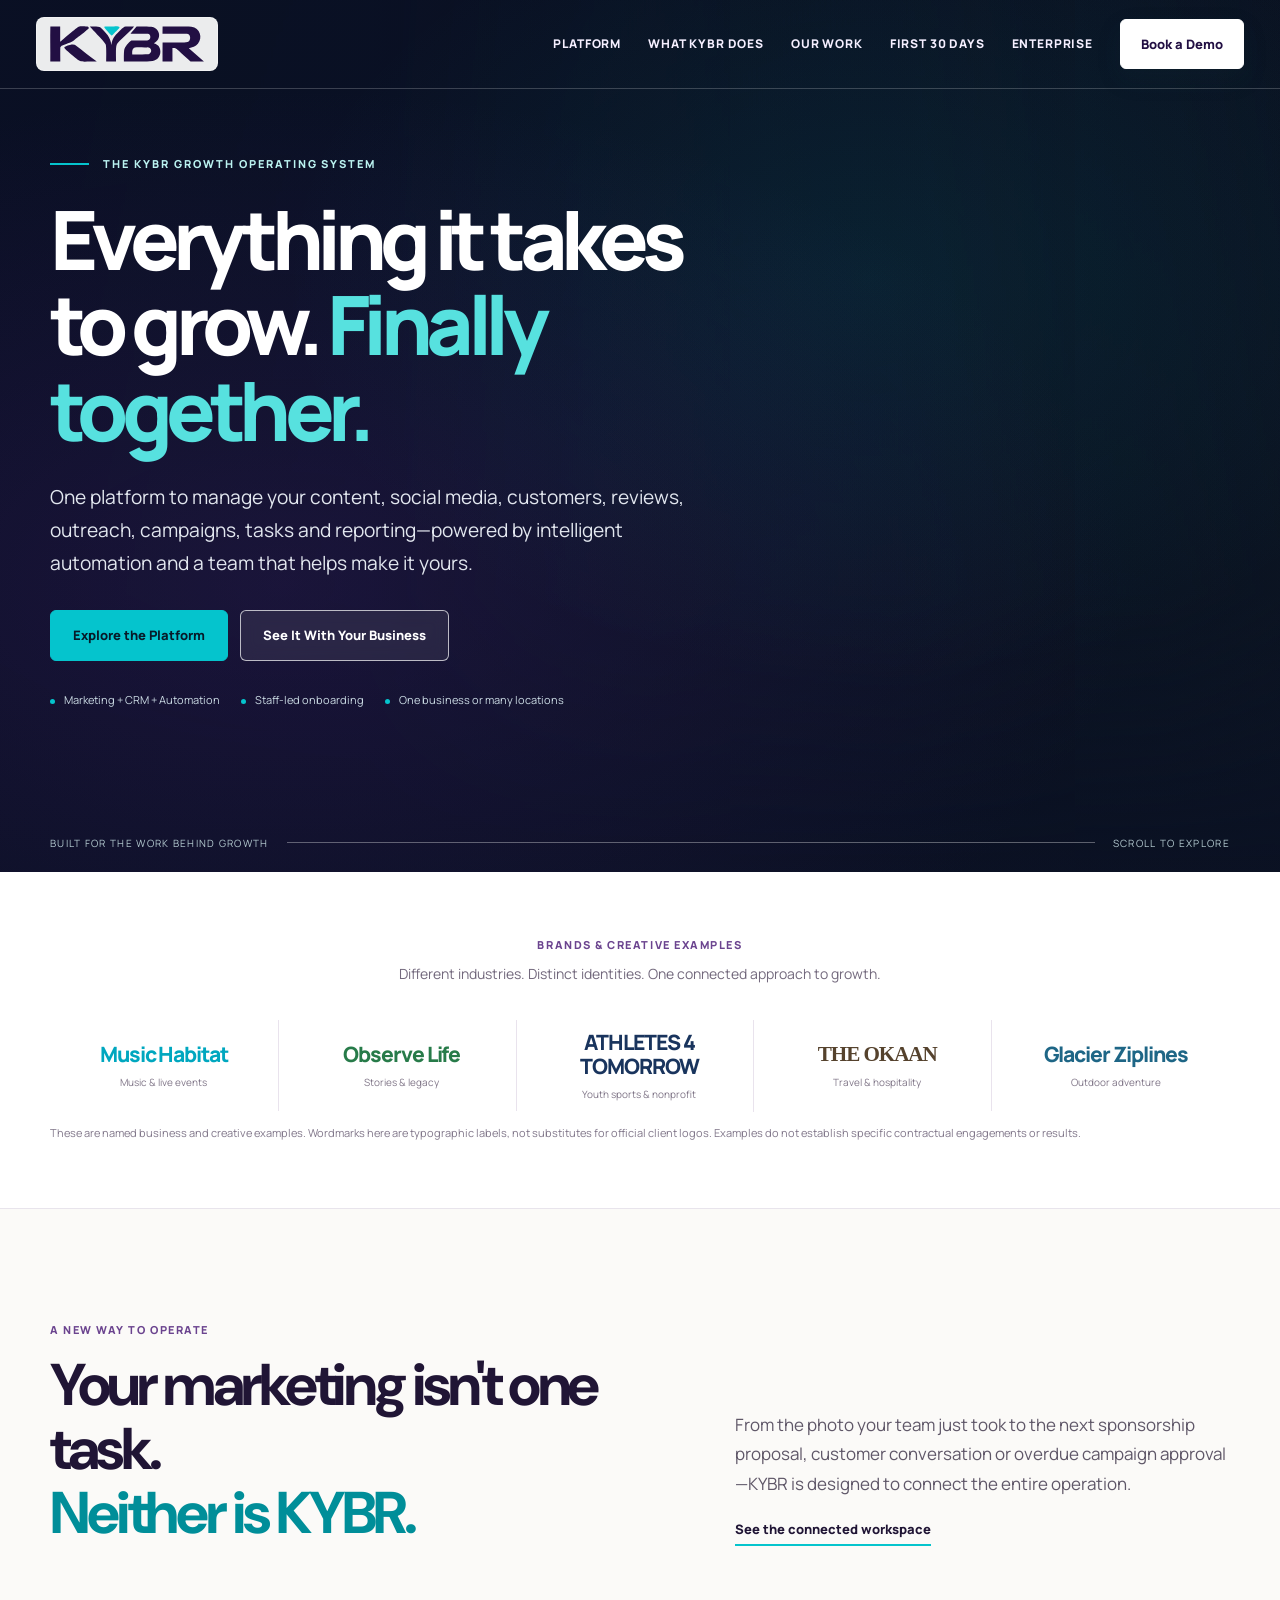
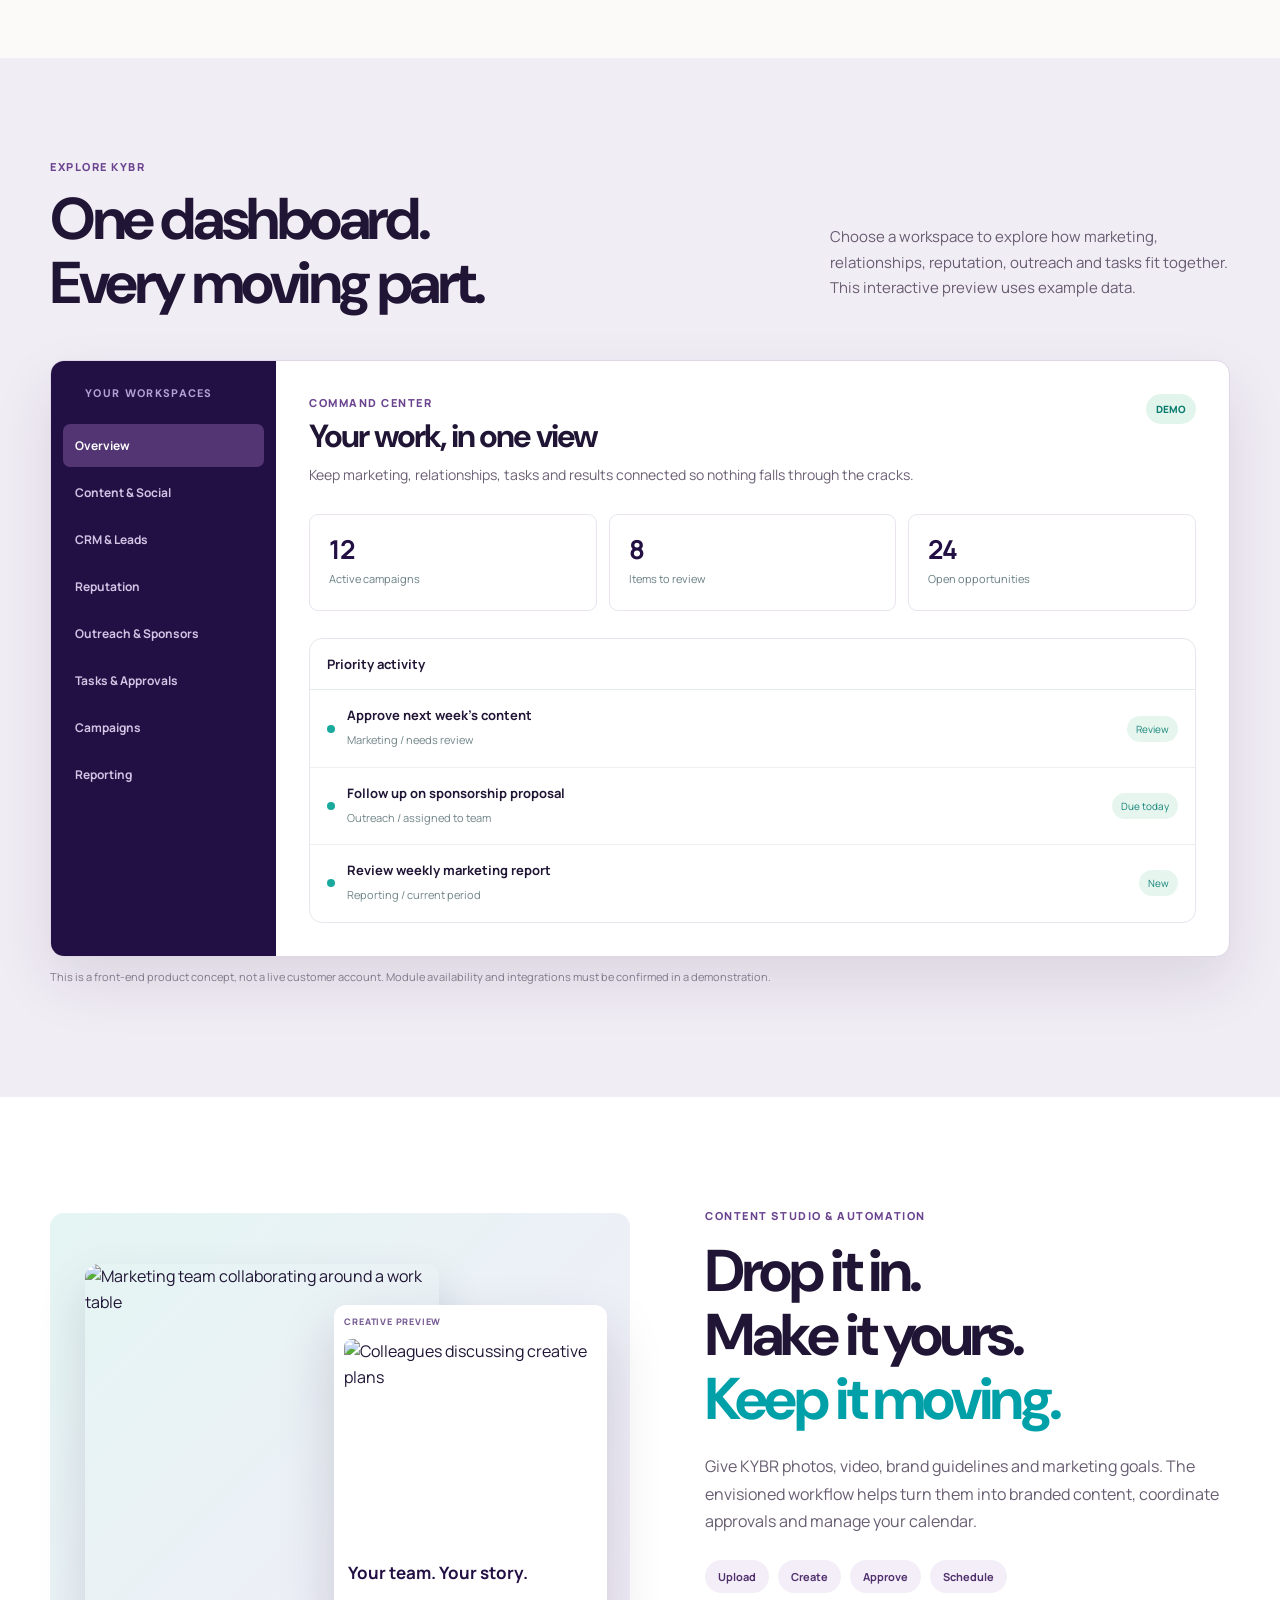
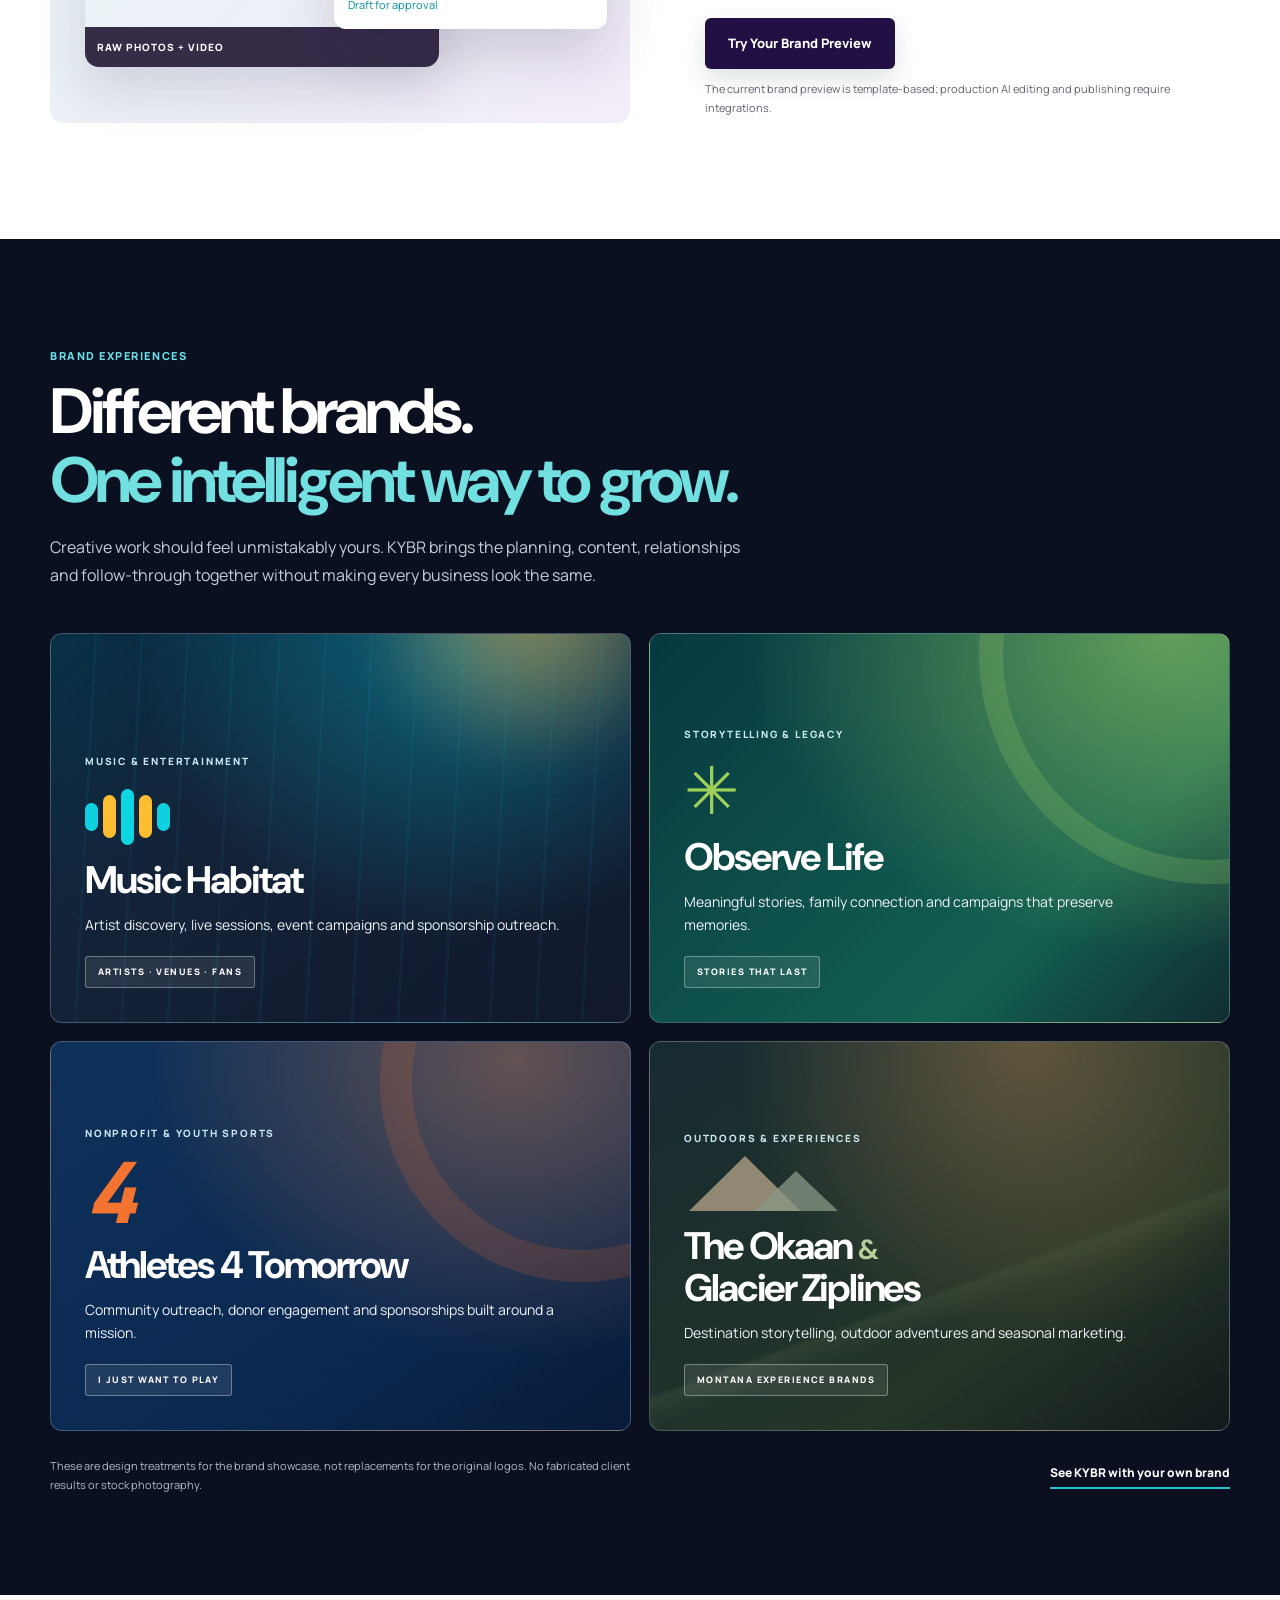
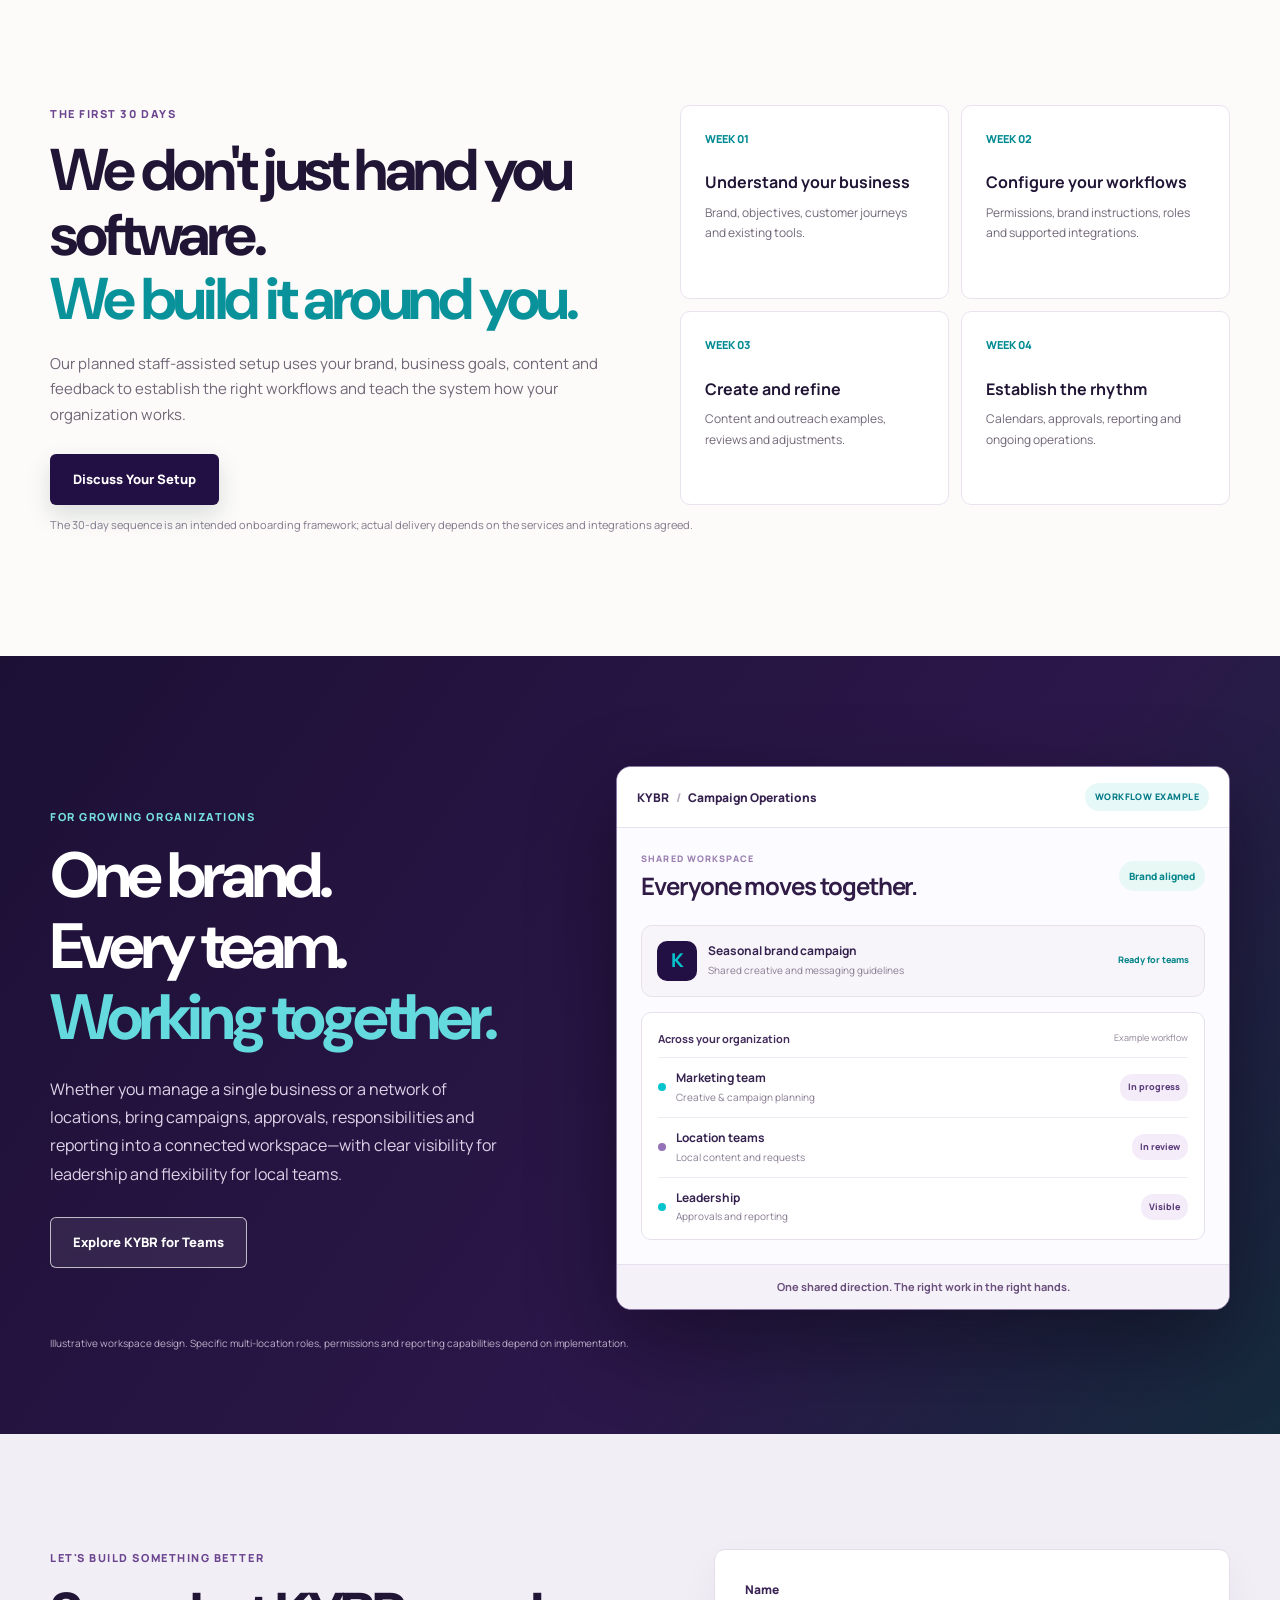
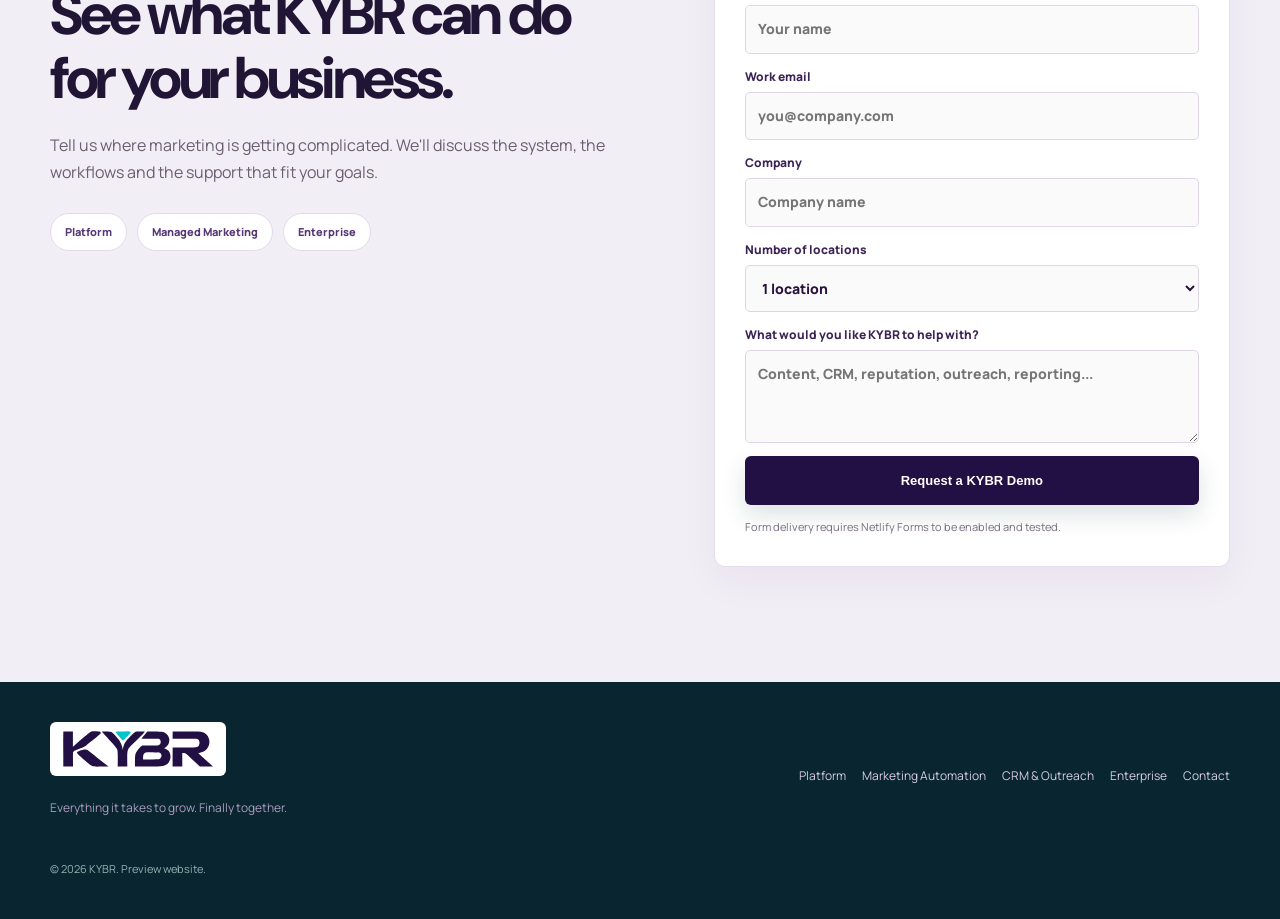
==== commit 9215e4e8: "Activate new four-brand showcase and remove Mountain View from homepage" ====
--- a/index.html
+++ b/index.html
@@ -6,7 +6,7 @@
 <title>KYBR — AI Marketing &amp; Business Growth Operating System</title>
 <link rel="preconnect" href="https://fonts.googleapis.com"><link rel="preconnect" href="https://fonts.gstatic.com" crossorigin>
 <link href="https://fonts.googleapis.com/css2?family=DM+Sans:wght@400;500;600;700;800;900&family=Manrope:wght@400;500;600;700;800&display=swap" rel="stylesheet">
-<link rel="stylesheet" href="./growth.css"><link rel="stylesheet" href="./seo-ux.css"><link rel="stylesheet" href="./cinematic-home.css">
+<link rel="stylesheet" href="./growth.css"><link rel="stylesheet" href="./seo-ux.css"><link rel="stylesheet" href="./cinematic-home.css"><link rel="stylesheet" href="./showcase.css">
 </head><body class="kybr-app cinematic-home">
 <a class="skip-link" href="#main">Skip to main content</a>
 <header class="cine-header" id="site-header"><div class="cine-nav-wrap">
--- a/showcase.css
+++ b/showcase.css
@@ -0,0 +1,39 @@
+/* The brand showcase is deliberately image-independent: no broken third-party assets. */
+.cinematic-home .brand-showcase{background:#0b1020;color:#fff;padding:108px 0 100px;overflow:hidden}
+.cinematic-home .showcase-heading{max-width:810px;margin-bottom:44px}
+.cinematic-home .showcase-heading .eyebrow{color:#6be0e6}
+.cinematic-home .showcase-heading h2{color:#fff;font-size:clamp(38px,5vw,70px);letter-spacing:-.06em;line-height:1.08;margin:13px 0 18px}
+.cinematic-home .showcase-heading h2 em{font-style:normal;color:#72dfe1}
+.cinematic-home .showcase-heading p{font-size:16px;color:#c4ced7;line-height:1.75;max-width:720px}
+.cinematic-home .showcase-grid{display:grid;grid-template-columns:repeat(2,minmax(0,1fr));gap:18px}
+.cinematic-home .showcase-panel{isolation:isolate;position:relative;display:flex;flex-direction:column;justify-content:end;min-height:390px;overflow:hidden;border-radius:12px;border:1px solid #ffffff3a;background:#15283a;min-width:0}
+.cinematic-home .showcase-panel:before,.cinematic-home .showcase-panel:after{content:"";position:absolute;z-index:-1;pointer-events:none}
+.cinematic-home .showcase-panel-inner{position:relative;padding:34px}
+.cinematic-home .showcase-category{display:block;font-weight:900;font-size:10px;letter-spacing:.18em;color:#c8e8ef}
+.cinematic-home .showcase-panel h3{color:#fff;font-size:clamp(28px,3vw,43px);line-height:1.1;letter-spacing:-.055em;margin:14px 0 12px}
+.cinematic-home .showcase-panel p{font-size:14px;line-height:1.65;color:#eff3fa;max-width:480px;margin:0 0 20px}
+.cinematic-home .showcase-tag{display:inline-block;padding:8px 12px;border:1px solid #ffffff56;background:#ffffff16;border-radius:3px;font-size:9px;font-weight:900;letter-spacing:.16em;color:#fff}
+.cinematic-home .showcase-music{background:radial-gradient(ellipse at 70% 5%,#00bbd16b,transparent 55%),linear-gradient(140deg,#073046,#142238 38%,#11182b)}
+.cinematic-home .showcase-music:before{width:400px;height:400px;top:-230px;right:-100px;background:radial-gradient(circle,#ffbd5488,transparent 60%);filter:blur(20px)}
+.cinematic-home .showcase-music:after{inset:0;background:repeating-linear-gradient(93deg,transparent 0px,transparent 43px,#05bdd910 44px,#05bdd910 46px)}
+.cinematic-home .showcase-music-mark{display:flex;gap:5px;align-items:center;height:56px;margin:20px 0 0}
+.cinematic-home .showcase-music-mark span{width:13px;border-radius:13px;background:#0fd0df;height:28px}
+.cinematic-home .showcase-music-mark span:nth-child(2),.cinematic-home .showcase-music-mark span:nth-child(4){height:43px;background:#ffbe32}
+.cinematic-home .showcase-music-mark span:nth-child(3){height:56px;background:#0dd6e2}
+.cinematic-home .showcase-observe{background:radial-gradient(ellipse at 90% 0%,#b4e66780,transparent 58%),linear-gradient(135deg,#073841,#136050 70%,#112d32)}
+.cinematic-home .showcase-observe:before{width:460px;height:460px;border-radius:50%;border:24px solid #b8e66c2b;right:-210px;top:-210px}
+.cinematic-home .showcase-symbol{font-size:66px;color:#9fd15a;line-height:1;margin:14px 0 2px}
+.cinematic-home .showcase-athletes{background:radial-gradient(ellipse at 80% 5%,#fa96535c,transparent 57%),linear-gradient(145deg,#0e315a,#0b2850 65%,#081b38)}
+.cinematic-home .showcase-athletes:before{right:-150px;top:-160px;width:400px;height:400px;border:32px solid #f16a2d29;border-radius:50%}
+.cinematic-home .showcase-athlete-accent{font-family:Manrope,sans-serif;font-size:85px;font-weight:900;color:#f37330;font-style:italic;line-height:.9;margin:12px 0 6px;letter-spacing:-.16em}
+.cinematic-home .showcase-adventure{background:radial-gradient(ellipse at 65% 0%,#df9d5b58,transparent 55%),linear-gradient(145deg,#162b32,#253527 68%,#121a1c)}
+.cinematic-home .showcase-adventure:before{inset:0;background:linear-gradient(160deg,transparent 59%,#53654842 60%,transparent 65%)}
+.cinematic-home .showcase-mountain{height:55px;position:relative;margin:10px 0 14px}
+.cinematic-home .showcase-mountain span{position:absolute;left:5px;bottom:0;border-left:56px solid transparent;border-right:56px solid transparent;border-bottom:55px solid #b9a68a;opacity:.75}
+.cinematic-home .showcase-mountain span:nth-child(2){left:70px;border-left-width:42px;border-right-width:42px;border-bottom:40px solid #899783}
+.cinematic-home .showcase-plus{color:#b9cf9a;font-size:.72em}
+.cinematic-home .showcase-footer{margin-top:26px;display:flex;gap:24px;justify-content:space-between;align-items:center}
+.cinematic-home .showcase-footer p{max-width:600px;color:#aebccc;font-size:11px;line-height:1.7;margin:0}
+.cinematic-home .showcase-cta{flex:none;color:#fff;font-size:12px;font-weight:900;text-decoration:none;border-bottom:2px solid #21c5d0;padding-bottom:5px}
+@media(max-width:760px){.cinematic-home .brand-showcase{padding:72px 0}.cinematic-home .showcase-heading{margin-bottom:26px}.cinematic-home .showcase-heading h2{font-size:clamp(36px,9vw,49px)}.cinematic-home .showcase-heading p{font-size:14px}.cinematic-home .showcase-grid{grid-template-columns:1fr;gap:13px}.cinematic-home .showcase-panel{min-height:300px}.cinematic-home .showcase-panel-inner{padding:25px}.cinematic-home .showcase-panel h3{font-size:32px}.cinematic-home .showcase-panel p{font-size:13px}.cinematic-home .showcase-footer{flex-direction:column;align-items:start;gap:16px}}
+@media(max-width:400px){.cinematic-home .showcase-panel{min-height:280px}.cinematic-home .showcase-panel h3{font-size:28px}}
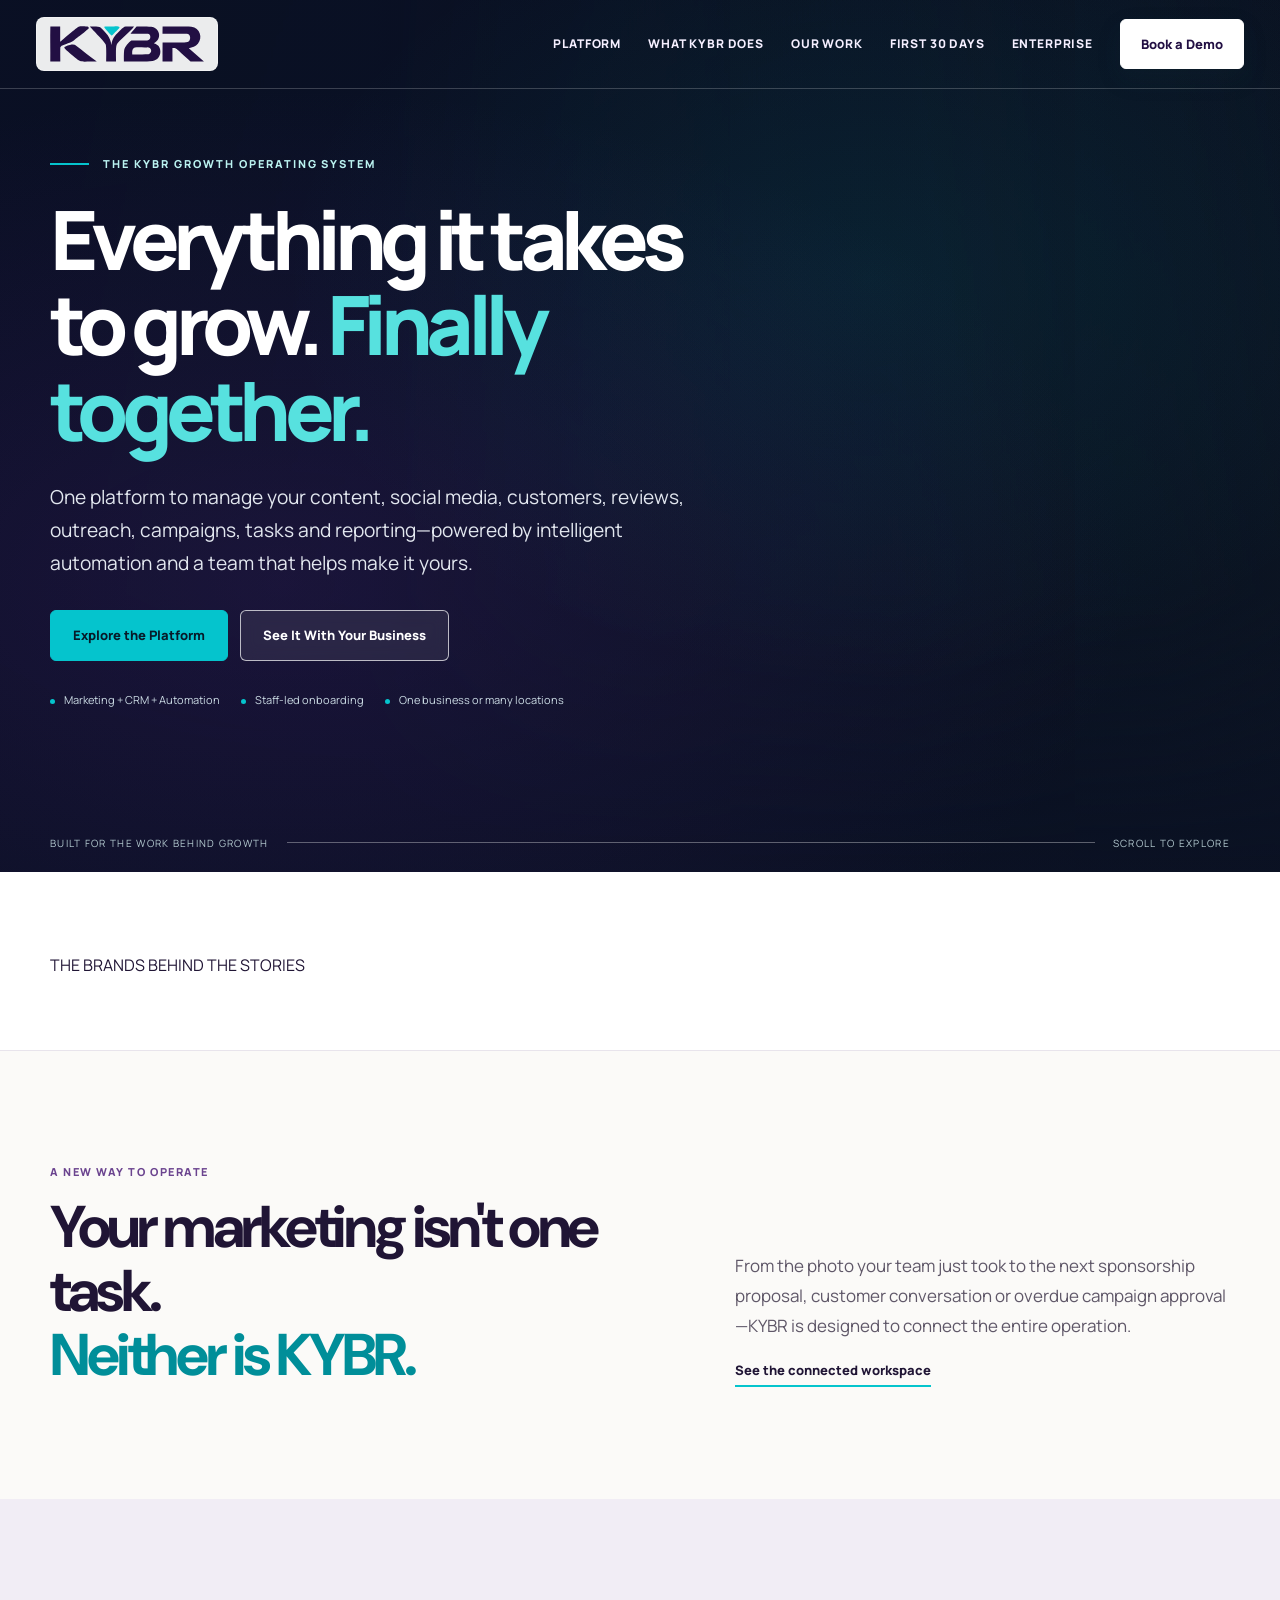
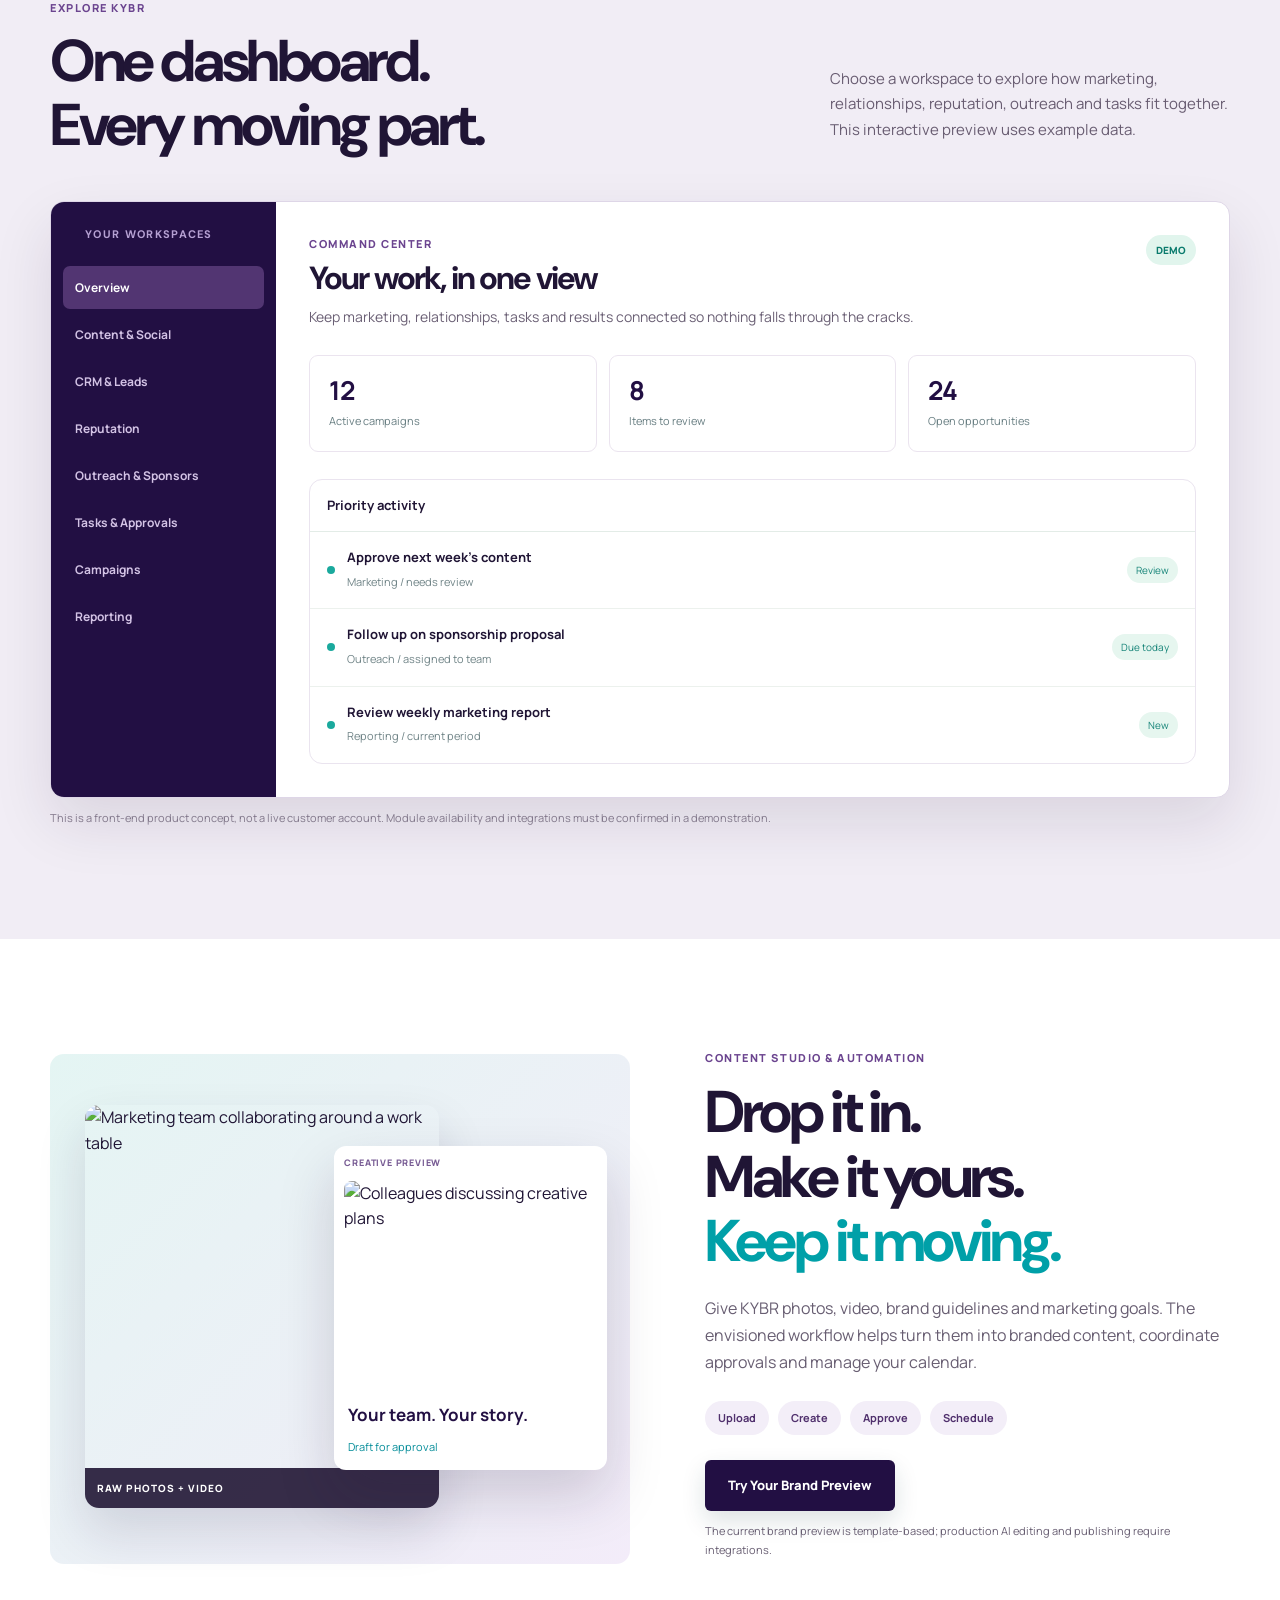
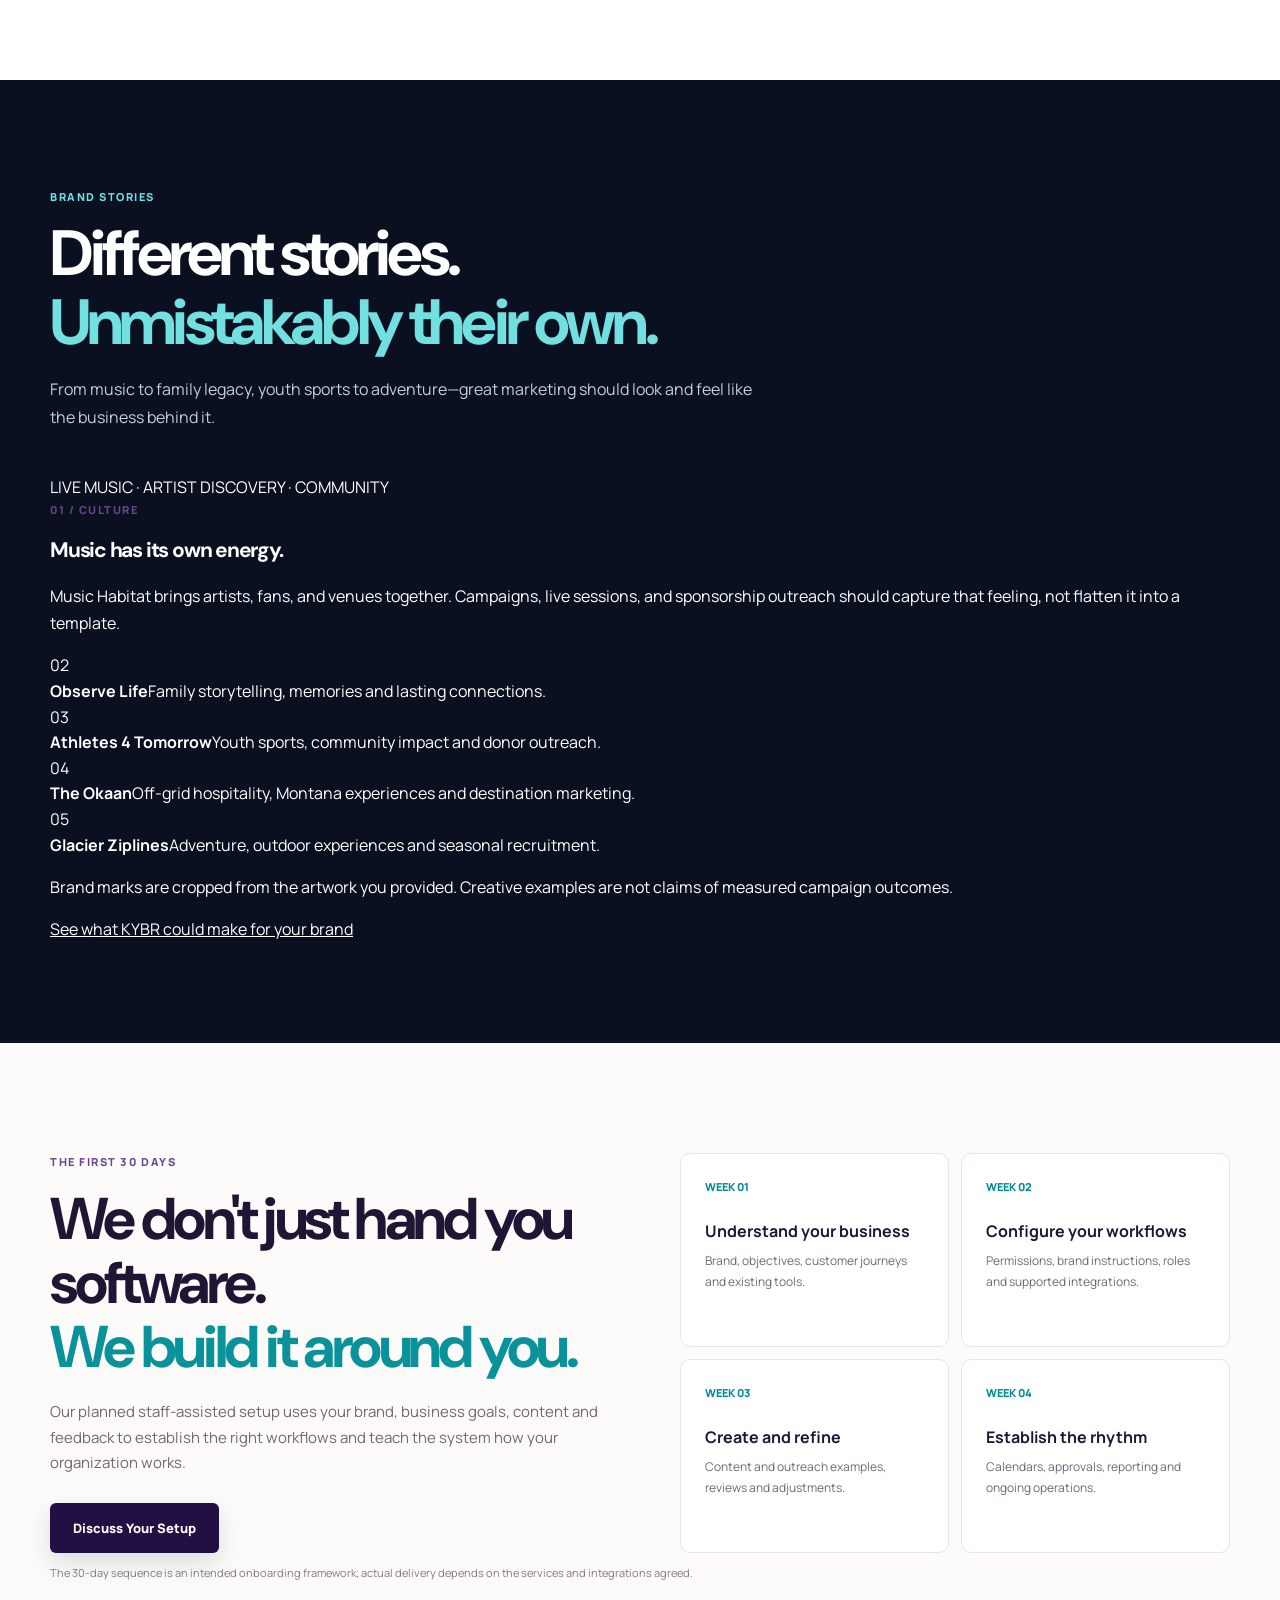
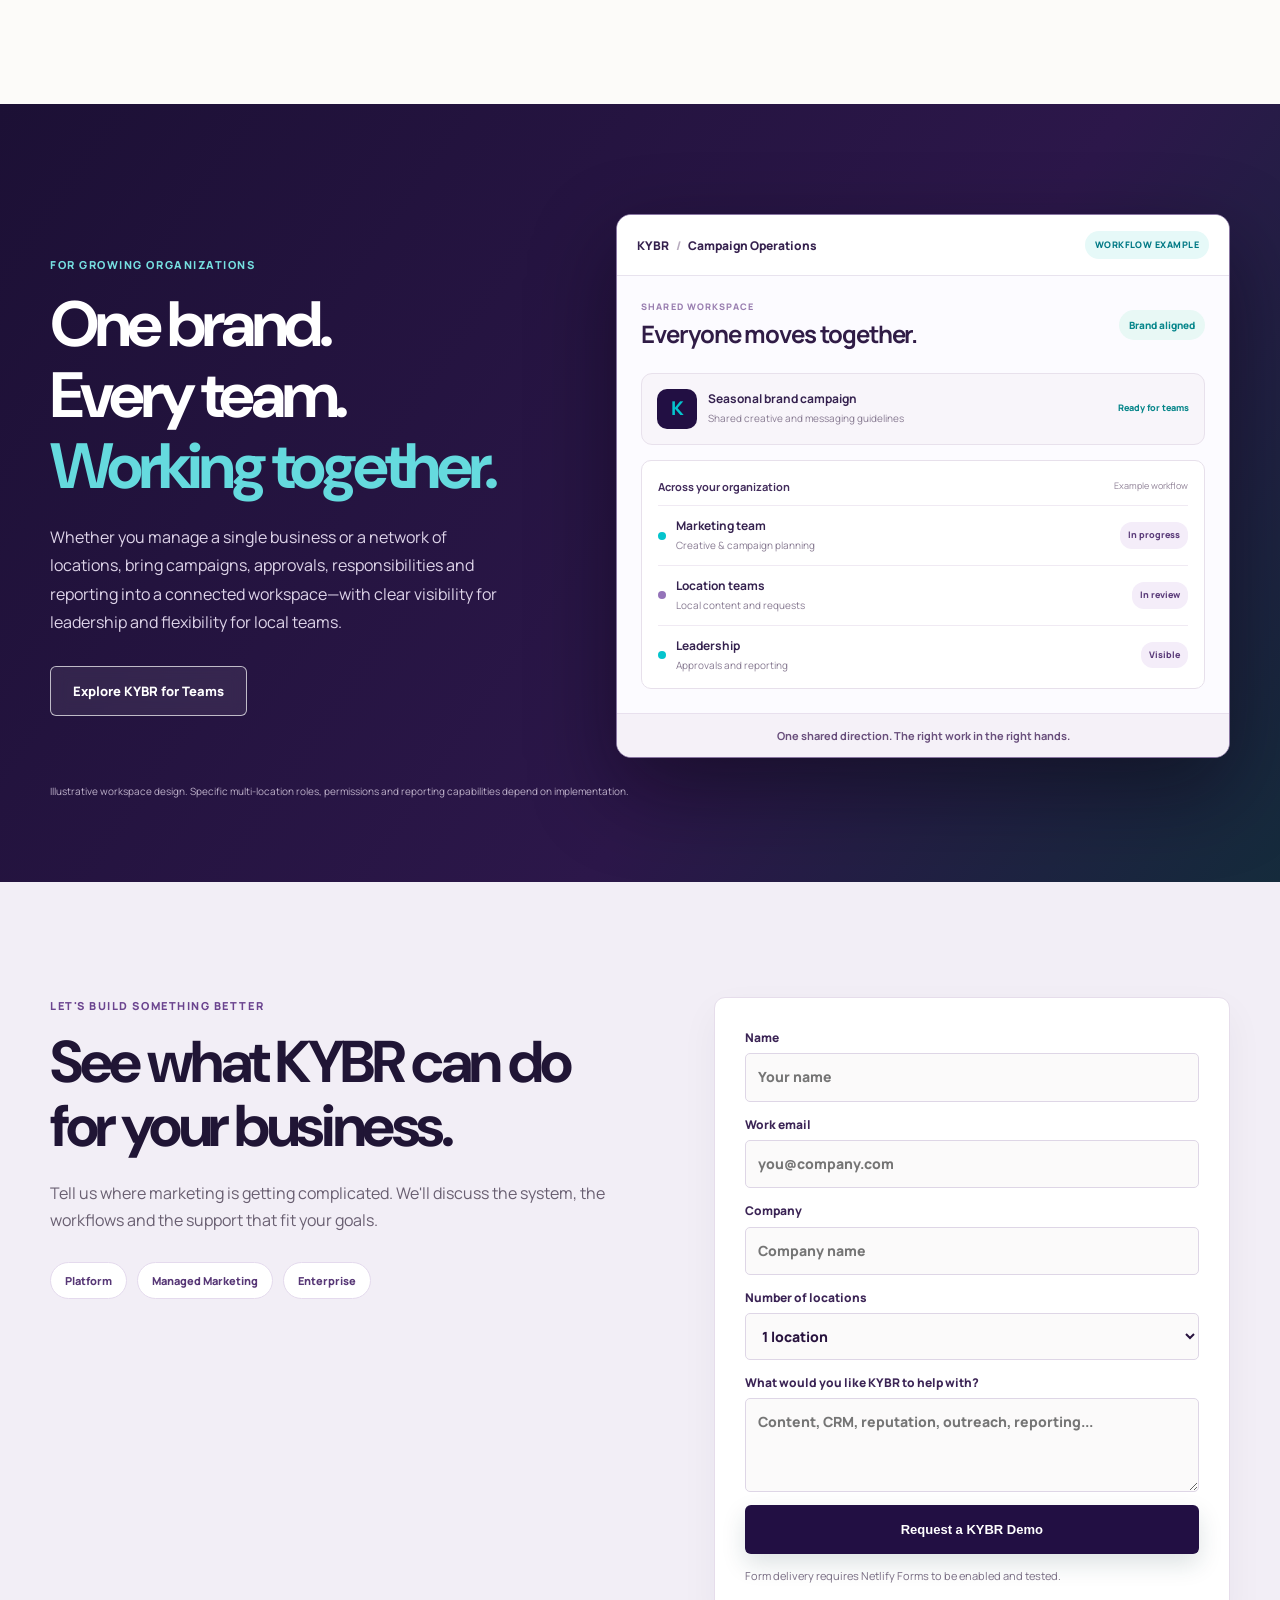
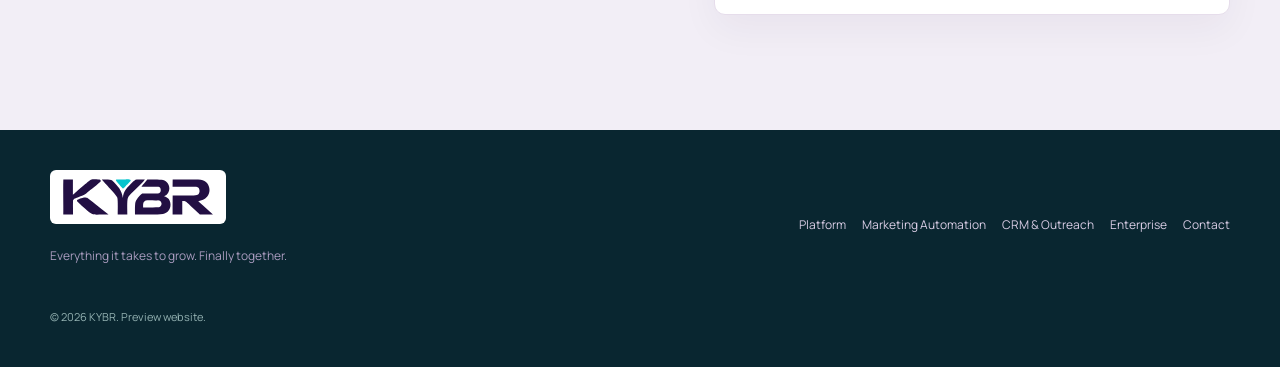
==== commit 421a438f: "Replace fake logo boxes with supplied brand logos and cinematic editorial portfolio" ====
--- a/index.html
+++ b/index.html
@@ -6,7 +6,7 @@
 <title>KYBR — AI Marketing &amp; Business Growth Operating System</title>
 <link rel="preconnect" href="https://fonts.googleapis.com"><link rel="preconnect" href="https://fonts.gstatic.com" crossorigin>
 <link href="https://fonts.googleapis.com/css2?family=DM+Sans:wght@400;500;600;700;800;900&family=Manrope:wght@400;500;600;700;800&display=swap" rel="stylesheet">
-<link rel="stylesheet" href="./growth.css"><link rel="stylesheet" href="./seo-ux.css"><link rel="stylesheet" href="./cinematic-home.css"><link rel="stylesheet" href="./showcase.css">
+<link rel="stylesheet" href="./growth.css"><link rel="stylesheet" href="./seo-ux.css"><link rel="stylesheet" href="./cinematic-home.css"><link rel="stylesheet" href="./showcase.css"><link rel="stylesheet" href="./editorial-unify.css">
 </head><body class="kybr-app cinematic-home">
 <a class="skip-link" href="#main">Skip to main content</a>
 <header class="cine-header" id="site-header"><div class="cine-nav-wrap">
@@ -30,15 +30,15 @@
 <div class="cine-bottom-marker"><span>BUILT FOR THE WORK BEHIND GROWTH</span><span aria-hidden="true" class="cine-line"></span><span>SCROLL TO EXPLORE</span></div>
 </section>
 
-<section class="cine-clients" id="brands" aria-label="Business and brand examples"><div class="container">
-<div class="cine-client-heading"><span class="eyebrow">BRANDS &amp; CREATIVE EXAMPLES</span><p>Different industries. Distinct identities. One connected approach to growth.</p></div>
-<div class="cine-brand-grid">
-<div class="cine-brand"><span class="brand-name music-name">Music Habitat</span><small>Music &amp; live events</small></div>
-<div class="cine-brand"><span class="brand-name observe-name">Observe Life</span><small>Stories &amp; legacy</small></div>
-<div class="cine-brand"><span class="brand-name sports-name">Athletes 4 Tomorrow</span><small>Youth sports &amp; nonprofit</small></div>
-<div class="cine-brand"><span class="brand-name oka-name">THE OKAAN</span><small>Travel &amp; hospitality</small></div>
-<div class="cine-brand"><span class="brand-name glacier-name">Glacier Ziplines</span><small>Outdoor adventure</small></div>
-</div><p class="cine-fineprint">These are named business and creative examples. Wordmarks here are typographic labels, not substitutes for official client logos. Examples do not establish specific contractual engagements or results.</p></div></section>
+<section class="cine-clients" id="brands" aria-label="Featured brand identities"><div class="container">
+<p class="brand-strip-label">THE BRANDS BEHIND THE STORIES</p>
+<div class="real-brand-strip">
+<div class="real-brand"><span class="real-brand-mark brand-music" role="img" aria-label="Music Habitat artwork logo"></span></div>
+<div class="real-brand"><span class="real-brand-mark brand-observe" role="img" aria-label="Observe Life logo"></span></div>
+<div class="real-brand"><span class="real-brand-mark brand-athletes" role="img" aria-label="Athletes 4 Tomorrow logo"></span></div>
+<div class="real-brand"><span class="real-brand-mark brand-okaan" role="img" aria-label="The Okaan logo"></span></div>
+<div class="real-brand"><span class="real-brand-mark brand-glacier" role="img" aria-label="Glacier Ziplines logo artwork"></span></div>
+</div></div></section>
 
 <section class="cine-intro" id="solutions"><div class="container cine-intro-layout">
 <div><span class="eyebrow">A NEW WAY TO OPERATE</span><h2>Your marketing isn't one task.<br><em>Neither is KYBR.</em></h2></div>
@@ -80,17 +80,19 @@
 <p class="cine-fineprint">The current brand preview is template-based; production AI editing and publishing require integrations.</p></div>
 </div></section>
 
-<section class="brand-showcase" id="portfolio">
-<div class="container">
-<div class="showcase-heading"><span class="eyebrow">BRAND EXPERIENCES</span><h2>Different brands.<br><em>One intelligent way to grow.</em></h2><p>Creative work should feel unmistakably yours. KYBR brings the planning, content, relationships and follow-through together without making every business look the same.</p></div>
-<div class="showcase-grid">
-<article class="showcase-panel showcase-music"><div class="showcase-panel-inner"><span class="showcase-category">MUSIC &amp; ENTERTAINMENT</span><div class="showcase-music-mark" aria-hidden="true"><span></span><span></span><span></span><span></span><span></span></div><h3>Music Habitat</h3><p>Artist discovery, live sessions, event campaigns and sponsorship outreach.</p><span class="showcase-tag">ARTISTS · VENUES · FANS</span></div></article>
-<article class="showcase-panel showcase-observe"><div class="showcase-panel-inner"><span class="showcase-category">STORYTELLING &amp; LEGACY</span><div class="showcase-symbol" aria-hidden="true">✳</div><h3>Observe Life</h3><p>Meaningful stories, family connection and campaigns that preserve memories.</p><span class="showcase-tag">STORIES THAT LAST</span></div></article>
-<article class="showcase-panel showcase-athletes"><div class="showcase-panel-inner"><span class="showcase-category">NONPROFIT &amp; YOUTH SPORTS</span><div class="showcase-athlete-accent" aria-hidden="true">4</div><h3>Athletes 4 Tomorrow</h3><p>Community outreach, donor engagement and sponsorships built around a mission.</p><span class="showcase-tag">I JUST WANT TO PLAY</span></div></article>
-<article class="showcase-panel showcase-adventure"><div class="showcase-panel-inner"><span class="showcase-category">OUTDOORS &amp; EXPERIENCES</span><div class="showcase-mountain" aria-hidden="true"><span></span><span></span></div><h3>The Okaan <span class="showcase-plus">&amp;</span><br>Glacier Ziplines</h3><p>Destination storytelling, outdoor adventures and seasonal marketing.</p><span class="showcase-tag">MONTANA EXPERIENCE BRANDS</span></div></article>
+<section class="brand-showcase" id="portfolio"><div class="container">
+<div class="showcase-heading"><span class="eyebrow">BRAND STORIES</span><h2>Different stories.<br><em>Unmistakably their own.</em></h2><p>From music to family legacy, youth sports to adventure—great marketing should look and feel like the business behind it.</p></div>
+<div class="portfolio-editorial">
+<div class="portfolio-lead"><div class="portfolio-lead-visual"><div class="portfolio-art-mark brand-music" role="img" aria-label="Music Habitat supplied branded artwork"></div><div class="portfolio-visual-shade"></div><span class="portfolio-vertical">LIVE MUSIC · ARTIST DISCOVERY · COMMUNITY</span></div>
+<div class="portfolio-lead-copy"><span class="eyebrow">01 / CULTURE</span><h3>Music has its own energy.</h3><p>Music Habitat brings artists, fans, and venues together. Campaigns, live sessions, and sponsorship outreach should capture that feeling, not flatten it into a template.</p></div></div>
+<div class="portfolio-lines">
+<div class="portfolio-line"><span class="portfolio-line-number">02</span><div class="portfolio-line-mark brand-observe" role="img" aria-label="Observe Life supplied logo"></div><div class="portfolio-line-copy"><strong>Observe Life</strong><span>Family storytelling, memories and lasting connections.</span></div></div>
+<div class="portfolio-line"><span class="portfolio-line-number">03</span><div class="portfolio-line-mark brand-athletes" role="img" aria-label="Athletes 4 Tomorrow supplied logo"></div><div class="portfolio-line-copy"><strong>Athletes 4 Tomorrow</strong><span>Youth sports, community impact and donor outreach.</span></div></div>
+<div class="portfolio-line"><span class="portfolio-line-number">04</span><div class="portfolio-line-mark brand-okaan" role="img" aria-label="The Okaan supplied logo"></div><div class="portfolio-line-copy"><strong>The Okaan</strong><span>Off-grid hospitality, Montana experiences and destination marketing.</span></div></div>
+<div class="portfolio-line"><span class="portfolio-line-number">05</span><div class="portfolio-line-mark brand-glacier" role="img" aria-label="Glacier Ziplines supplied logo artwork"></div><div class="portfolio-line-copy"><strong>Glacier Ziplines</strong><span>Adventure, outdoor experiences and seasonal recruitment.</span></div></div>
 </div>
-<div class="showcase-footer"><p>These are design treatments for the brand showcase, not replacements for the original logos. No fabricated client results or stock photography.</p><a href="./brand-lab.html" class="showcase-cta">See KYBR with your own brand</a></div>
-</div></section>
+</div>
+<div class="portfolio-foot"><p>Brand marks are cropped from the artwork you provided. Creative examples are not claims of measured campaign outcomes.</p><a href="./brand-lab.html">See what KYBR could make for your brand</a></div></div></section>
 
 <section class="cine-how" id="onboarding"><div class="container cine-how-layout">
 <div><span class="eyebrow">THE FIRST 30 DAYS</span><h2>We don't just hand you software.<br><em>We build it around you.</em></h2><p>Our planned staff-assisted setup uses your brand, business goals, content and feedback to establish the right workflows and teach the system how your organization works.</p><a href="#contact" class="btn btn-primary">Discuss Your Setup</a></div>
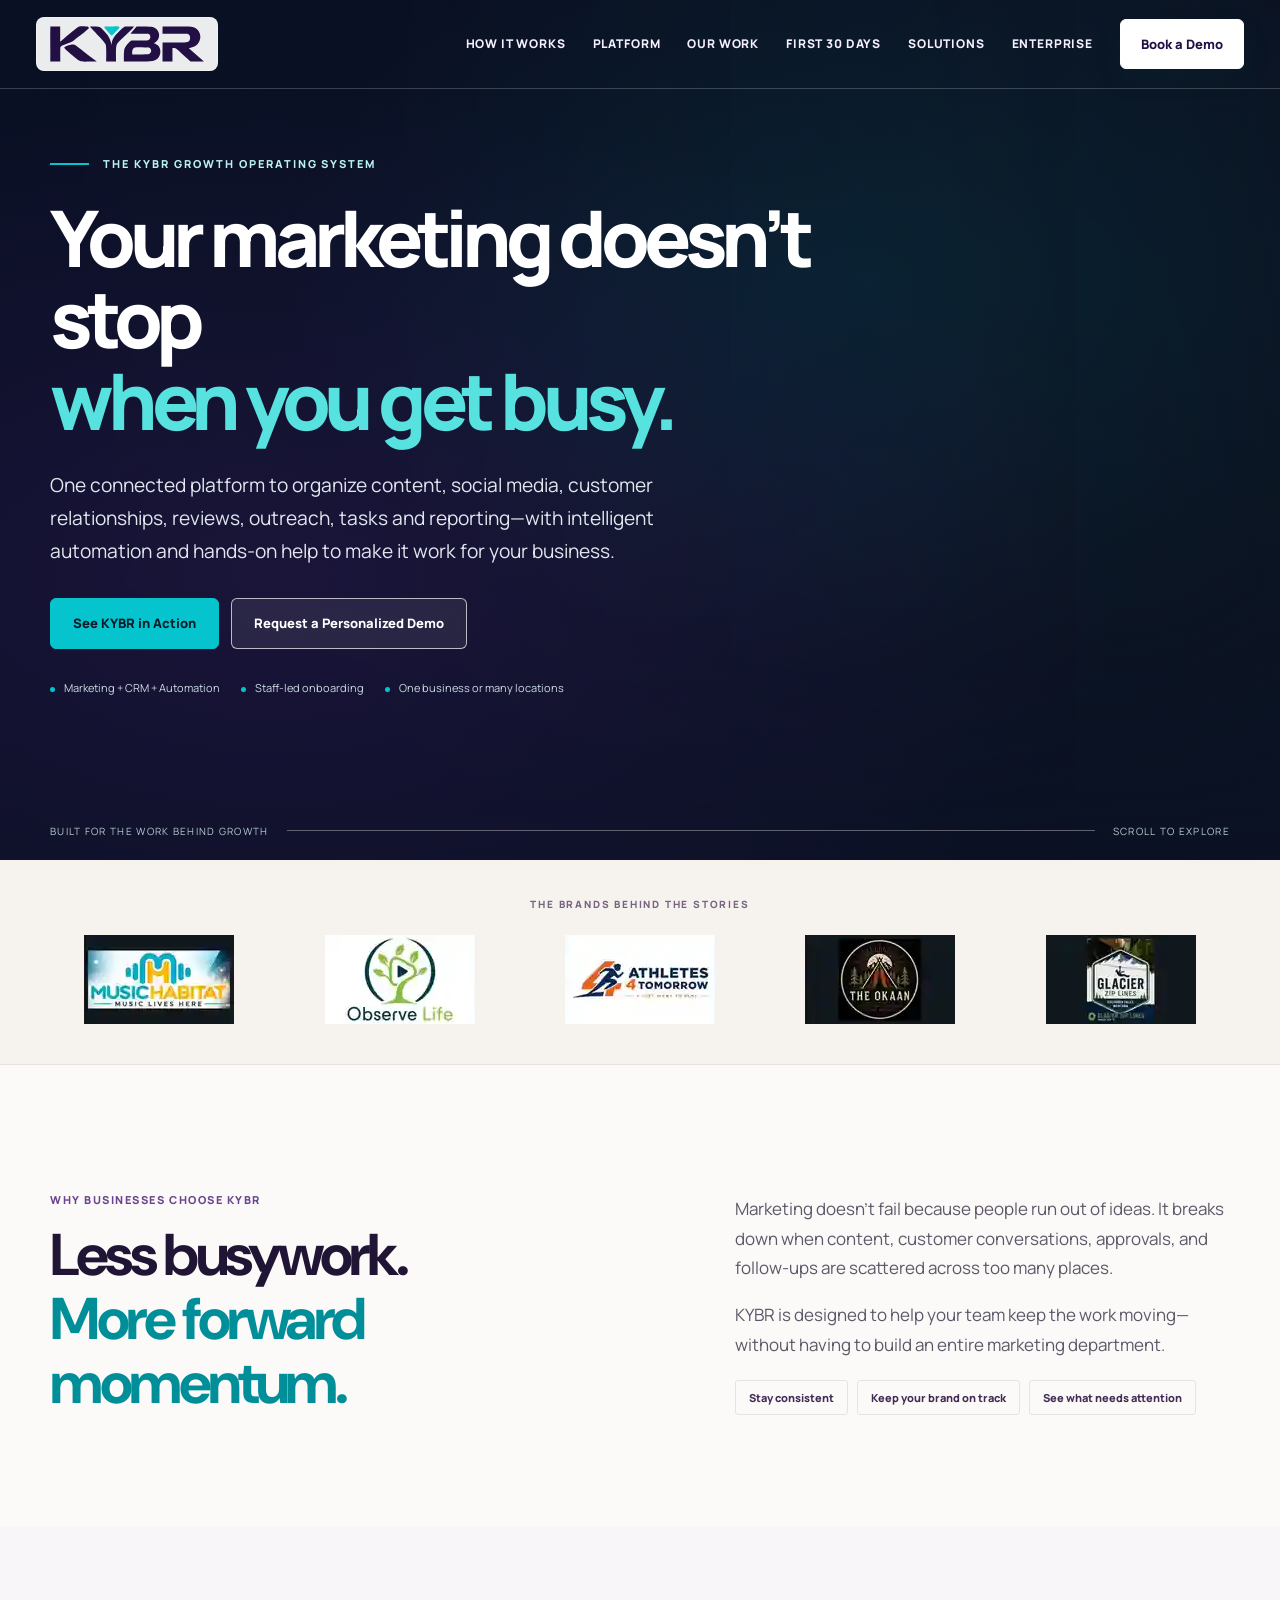
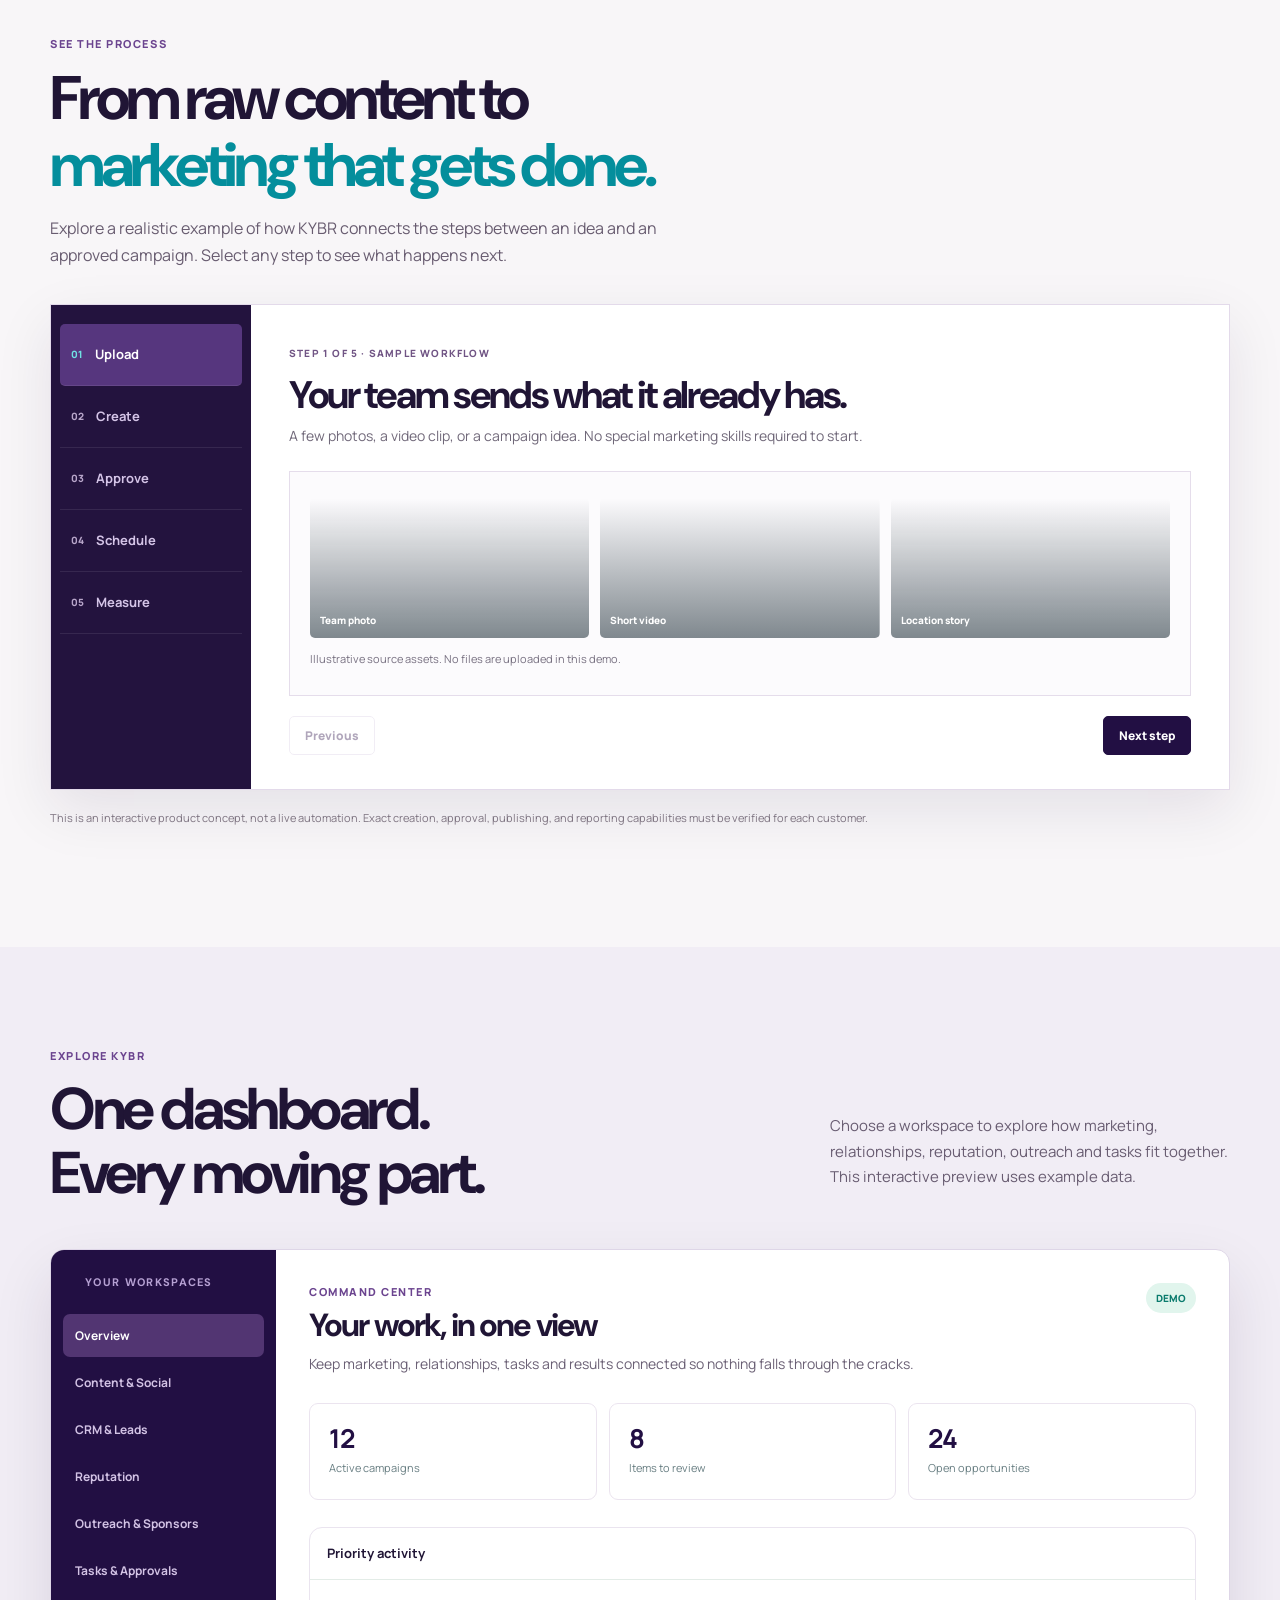
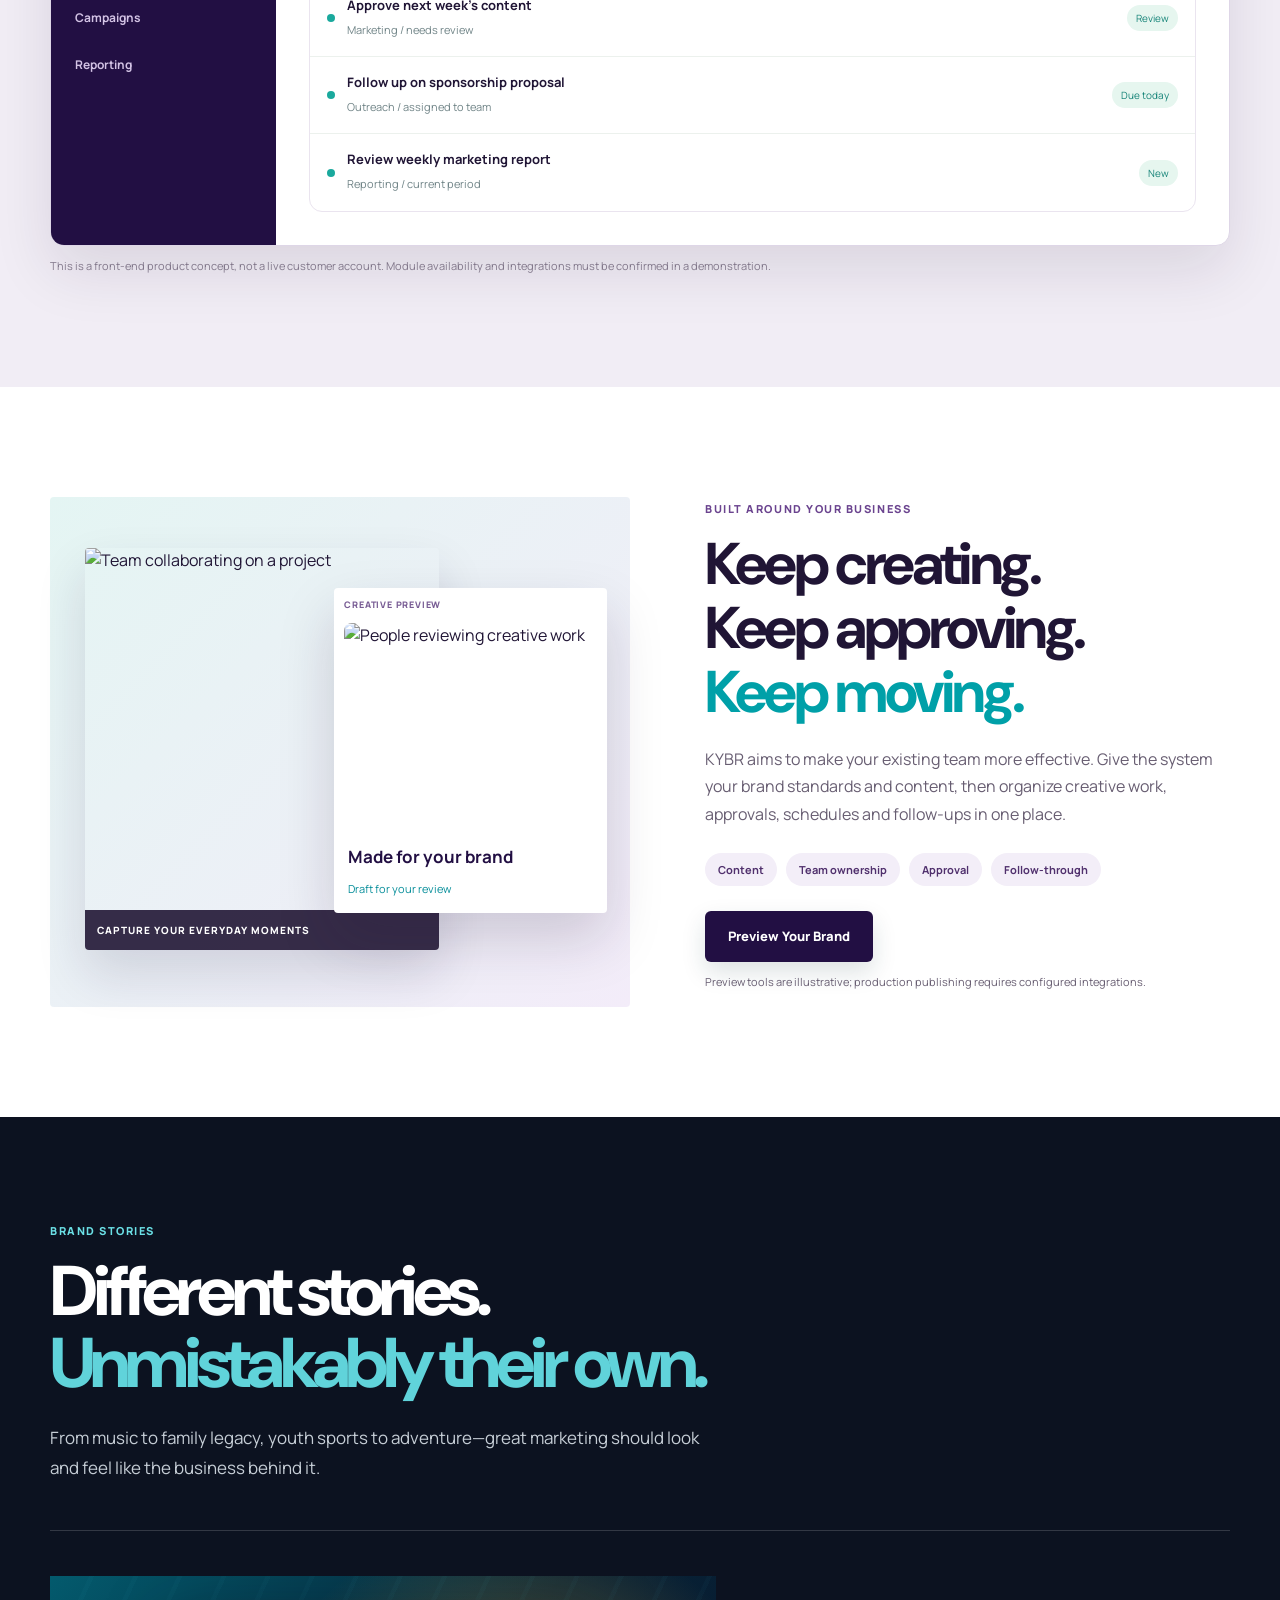
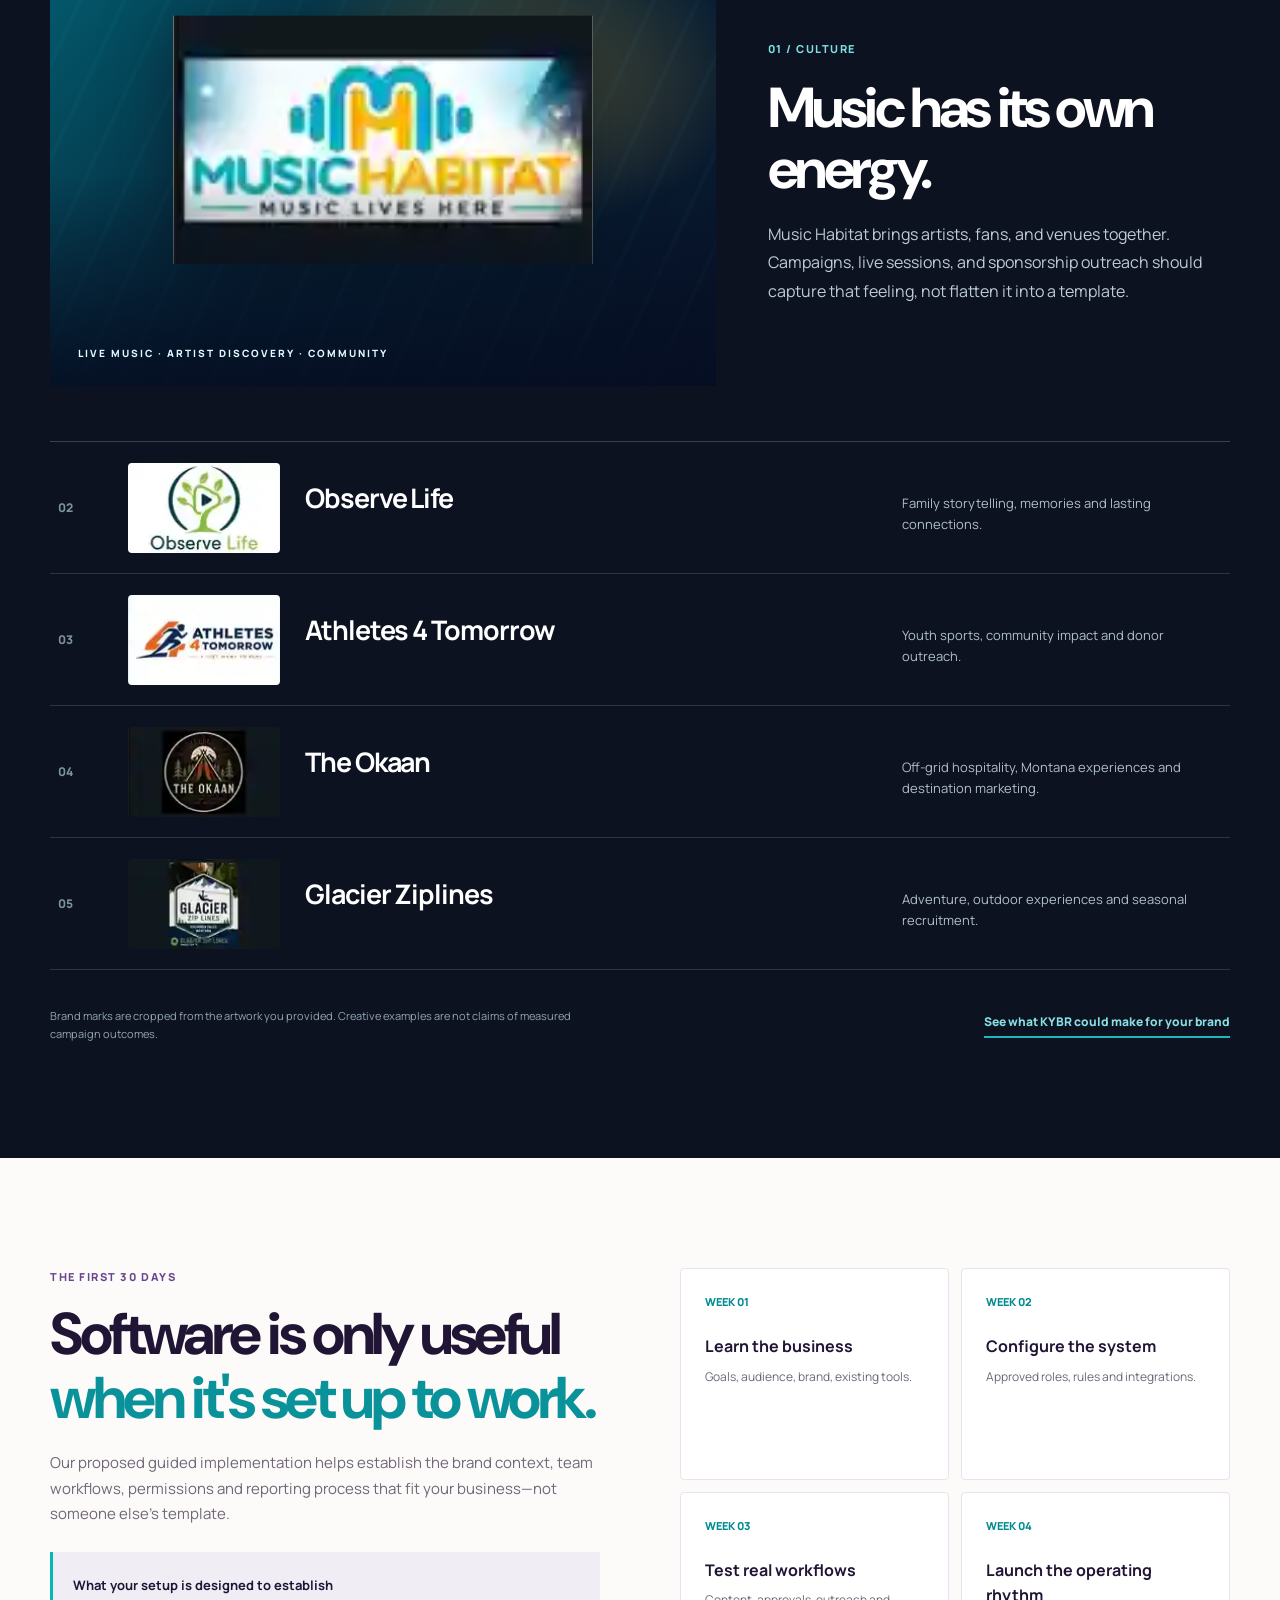
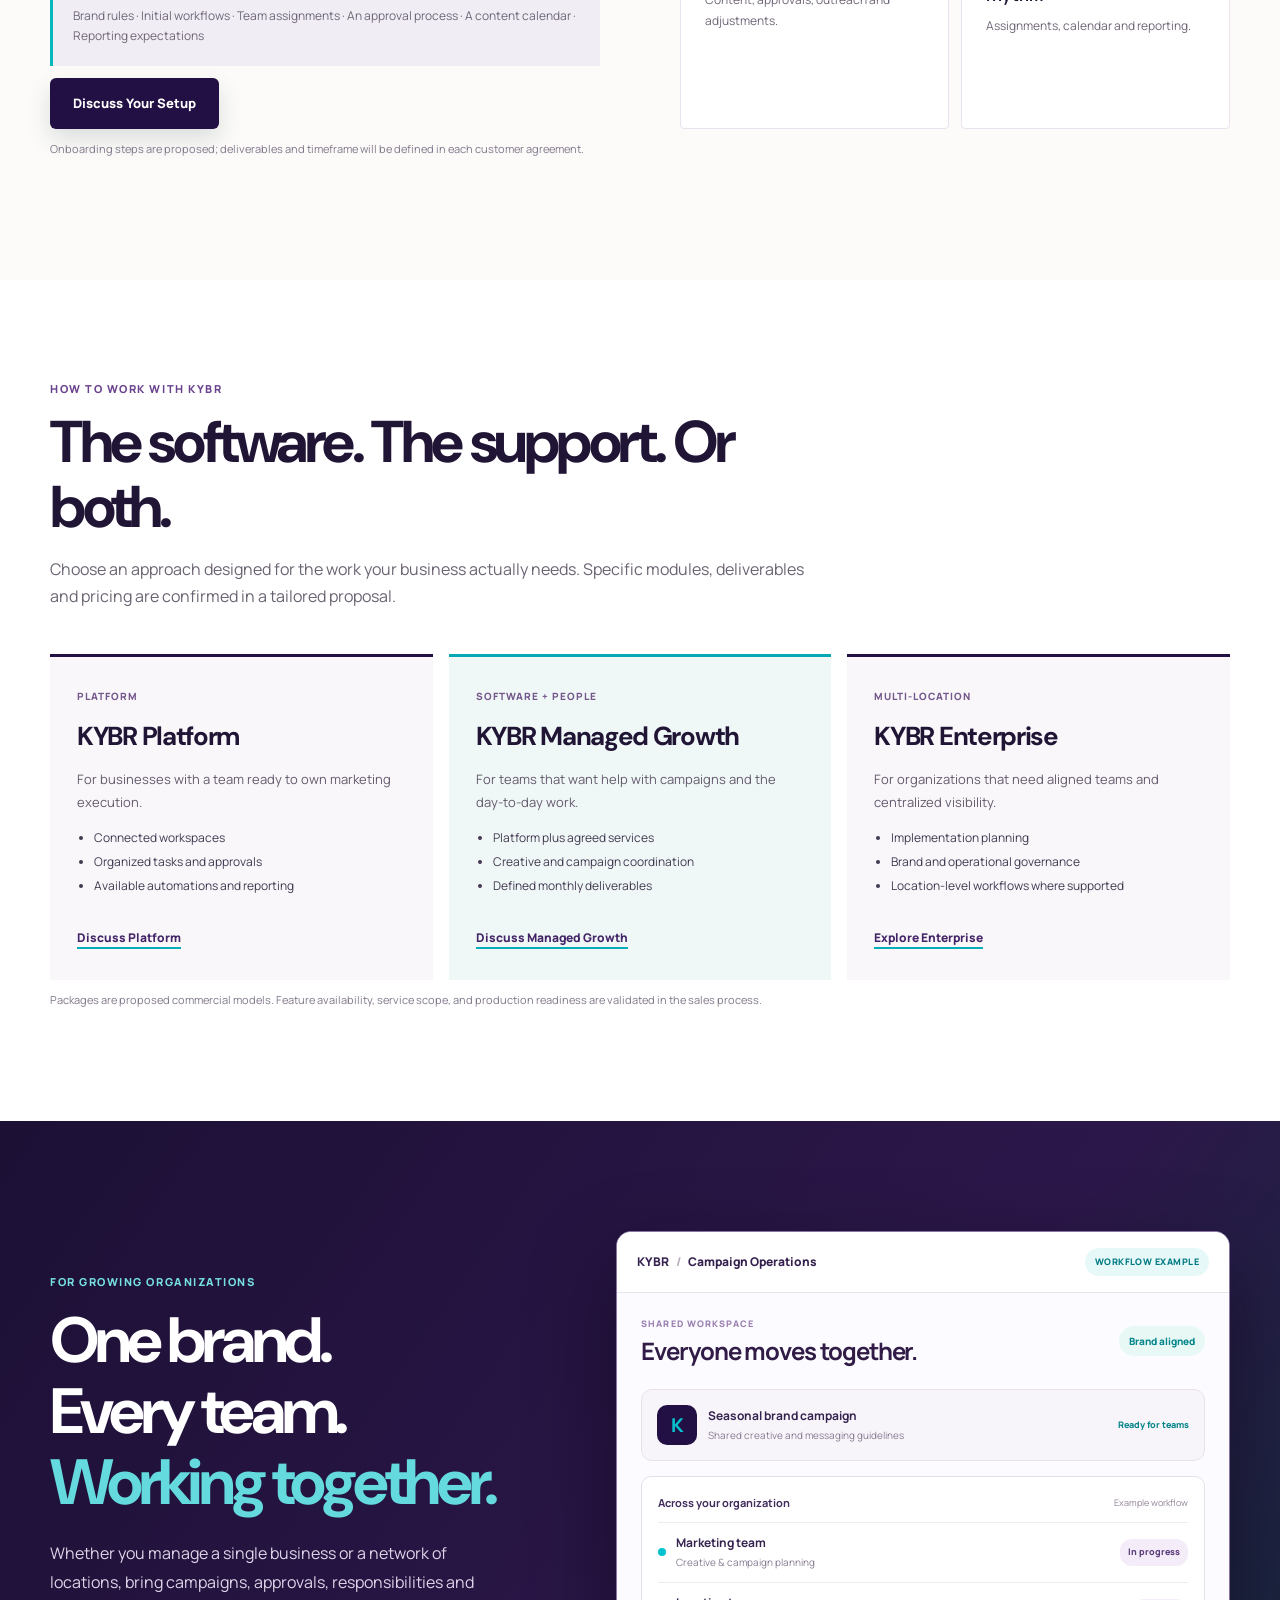
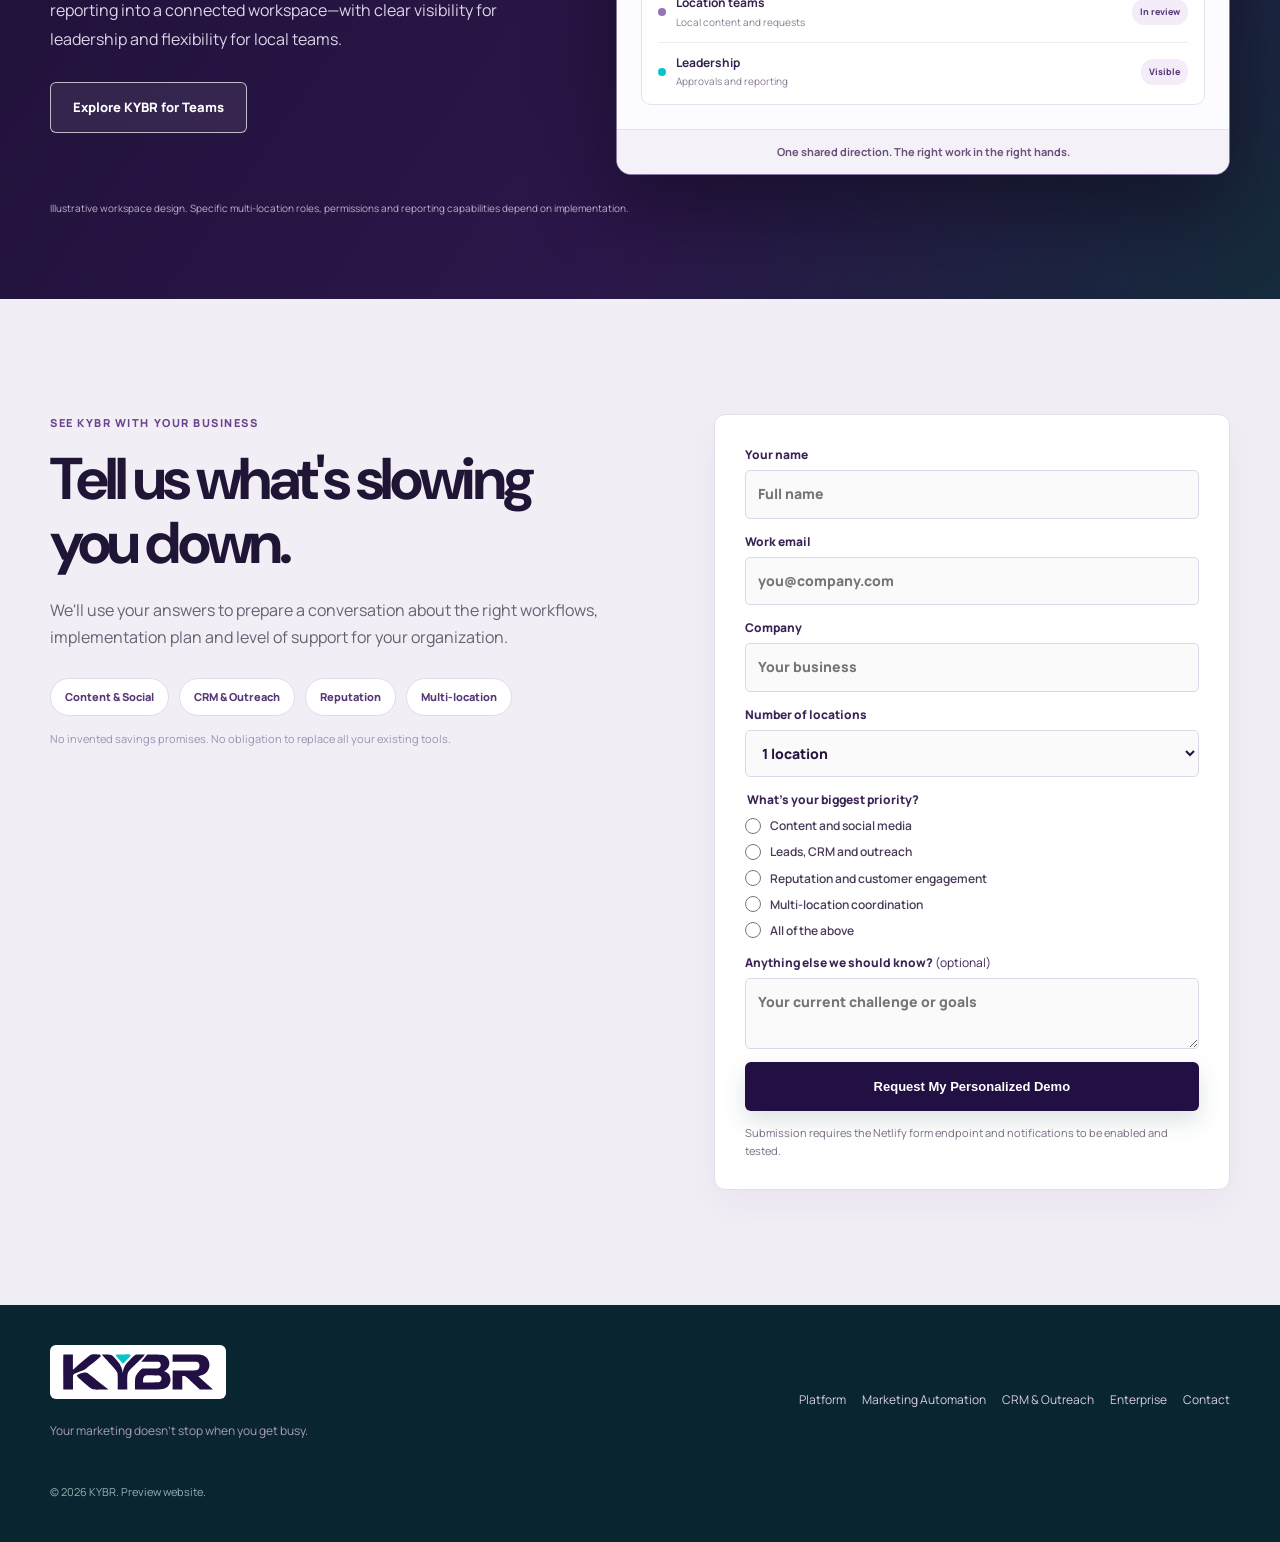
==== commit 79350987: "Turn KYBR homepage into outcome-led sales journey with interactive product workflow, onboarding valu" ====
--- a/index.html
+++ b/index.html
@@ -6,13 +6,13 @@
 <title>KYBR — AI Marketing &amp; Business Growth Operating System</title>
 <link rel="preconnect" href="https://fonts.googleapis.com"><link rel="preconnect" href="https://fonts.gstatic.com" crossorigin>
 <link href="https://fonts.googleapis.com/css2?family=DM+Sans:wght@400;500;600;700;800;900&family=Manrope:wght@400;500;600;700;800&display=swap" rel="stylesheet">
-<link rel="stylesheet" href="./growth.css"><link rel="stylesheet" href="./seo-ux.css"><link rel="stylesheet" href="./cinematic-home.css"><link rel="stylesheet" href="./showcase.css"><link rel="stylesheet" href="./editorial-unify.css">
+<link rel="stylesheet" href="./growth.css"><link rel="stylesheet" href="./seo-ux.css"><link rel="stylesheet" href="./cinematic-home.css"><link rel="stylesheet" href="./showcase.css"><link rel="stylesheet" href="./editorial-unify.css"><link rel="stylesheet" href="./sales-experience.css">
 </head><body class="kybr-app cinematic-home">
 <a class="skip-link" href="#main">Skip to main content</a>
 <header class="cine-header" id="site-header"><div class="cine-nav-wrap">
 <a href="./index.html" class="cine-logo" aria-label="KYBR homepage"><img src="./assets/kybr-logo.svg" alt="KYBR" width="154" height="37"></a>
 <button type="button" class="menu-btn cine-menu" id="growth-menu" aria-controls="growth-links" aria-expanded="false">Menu</button>
-<nav class="nav-links cine-nav" id="growth-links" aria-label="Main navigation"><a href="#platform">Platform</a><a href="#solutions">What KYBR Does</a><a href="#brands">Our Work</a><a href="#onboarding">First 30 Days</a><a href="./enterprise.html">Enterprise</a><a href="#contact" class="btn btn-primary">Book a Demo</a></nav>
+<nav class="nav-links cine-nav" id="growth-links" aria-label="Main navigation"><a href="#workflow">How It Works</a><a href="#platform">Platform</a><a href="#brands">Our Work</a><a href="#onboarding">First 30 Days</a><a href="#plans">Solutions</a><a href="./enterprise.html">Enterprise</a><a href="#contact" class="btn btn-primary">Book a Demo</a></nav>
 </div></header>
 <main id="main">
 <section class="cine-hero" id="top">
@@ -21,9 +21,9 @@
 <div class="scene-darken"></div><div class="scene-color"></div></div>
 <div class="container cine-hero-content">
 <div class="cine-hero-copy"><span class="cine-overline"><i aria-hidden="true"></i> THE KYBR GROWTH OPERATING SYSTEM</span>
-<h1>Everything it takes<br>to grow. <em>Finally together.</em></h1>
-<p>One platform to manage your content, social media, customers, reviews, outreach, campaigns, tasks and reporting—powered by intelligent automation and a team that helps make it yours.</p>
-<div class="cine-actions"><a href="#platform" class="btn cine-primary">Explore the Platform</a><a href="#contact" class="btn cine-secondary">See It With Your Business</a></div>
+<h1>Your marketing doesn’t stop<br><em>when you get busy.</em></h1>
+<p>One connected platform to organize content, social media, customer relationships, reviews, outreach, tasks and reporting—with intelligent automation and hands-on help to make it work for your business.</p>
+<div class="cine-actions"><a href="#workflow" class="btn cine-primary">See KYBR in Action</a><a href="#contact" class="btn cine-secondary">Request a Personalized Demo</a></div>
 <div class="cine-hero-proof"><span>Marketing + CRM + Automation</span><span>Staff-led onboarding</span><span>One business or many locations</span></div>
 </div>
 </div>
@@ -41,10 +41,34 @@
 </div></div></section>
 
 <section class="cine-intro" id="solutions"><div class="container cine-intro-layout">
-<div><span class="eyebrow">A NEW WAY TO OPERATE</span><h2>Your marketing isn't one task.<br><em>Neither is KYBR.</em></h2></div>
-<div><p>From the photo your team just took to the next sponsorship proposal, customer conversation or overdue campaign approval—KYBR is designed to connect the entire operation.</p><a href="#platform" class="cine-underlink">See the connected workspace</a></div>
+<div><span class="eyebrow">WHY BUSINESSES CHOOSE KYBR</span><h2>Less busywork.<br><em>More forward momentum.</em></h2></div>
+<div><p>Marketing doesn't fail because people run out of ideas. It breaks down when content, customer conversations, approvals, and follow-ups are scattered across too many places.</p><p>KYBR is designed to help your team keep the work moving—without having to build an entire marketing department.</p><div class="value-outcomes"><span>Stay consistent</span><span>Keep your brand on track</span><span>See what needs attention</span></div></div>
 </div></section>
-
+<section class="flow-section" id="workflow"><div class="container">
+<div class="flow-heading"><span class="eyebrow">SEE THE PROCESS</span><h2>From raw content to<br><em>marketing that gets done.</em></h2><p>Explore a realistic example of how KYBR connects the steps between an idea and an approved campaign. Select any step to see what happens next.</p></div>
+<div class="flow-demo">
+<div class="flow-steps" role="tablist" aria-label="Content marketing workflow">
+<button type="button" class="flow-step" role="tab" id="flow-tab-0" aria-controls="flow-panel" aria-selected="true" data-flow-step="0"><span>01</span>Upload</button>
+<button type="button" class="flow-step" role="tab" id="flow-tab-1" aria-controls="flow-panel" aria-selected="false" data-flow-step="1"><span>02</span>Create</button>
+<button type="button" class="flow-step" role="tab" id="flow-tab-2" aria-controls="flow-panel" aria-selected="false" data-flow-step="2"><span>03</span>Approve</button>
+<button type="button" class="flow-step" role="tab" id="flow-tab-3" aria-controls="flow-panel" aria-selected="false" data-flow-step="3"><span>04</span>Schedule</button>
+<button type="button" class="flow-step" role="tab" id="flow-tab-4" aria-controls="flow-panel" aria-selected="false" data-flow-step="4"><span>05</span>Measure</button>
+</div>
+<div class="flow-stage" id="flow-panel" role="tabpanel" aria-labelledby="flow-tab-0" tabindex="0">
+<span class="flow-progress" id="flow-progress">STEP 1 OF 5 · SAMPLE WORKFLOW</span>
+<h3 id="flow-title">Your team sends what it already has.</h3>
+<p id="flow-description">A few photos, a video clip, or a campaign idea. No special marketing skills required to start.</p>
+<div class="flow-board">
+<div class="flow-visual active" data-flow-visual="0"><div class="flow-tiles"><div class="flow-tile"><span>Team photo</span></div><div class="flow-tile"><span>Short video</span></div><div class="flow-tile"><span>Location story</span></div></div><p class="flow-visual-note">Illustrative source assets. No files are uploaded in this demo.</p></div>
+<div class="flow-visual" data-flow-visual="1" hidden><div class="flow-draft"><small>BRAND-AWARE CAMPAIGN DRAFT</small><strong>Your people. Your story.</strong><p>Sample branded caption, design direction, and campaign messaging prepared for review.</p></div></div>
+<div class="flow-visual" data-flow-visual="2" hidden><div class="flow-review"><div class="flow-review-header"><strong>Campaign approval</strong><span class="flow-pill">Awaiting review</span></div><div class="flow-review-line">Brand guidelines checked</div><div class="flow-review-line">Creative and copy assigned to marketing</div><div class="flow-review-line">Publishing requires approval</div></div></div>
+<div class="flow-visual" data-flow-visual="3" hidden><div class="flow-calendar"><div><strong>MON</strong><span>Story post</span></div><div><strong>WED</strong><span>Video reel</span></div><div><strong>FRI</strong><span>Event update</span></div></div><p class="flow-visual-note">Example calendar. Scheduling and publishing depend on supported integrations.</p></div>
+<div class="flow-visual" data-flow-visual="4" hidden><div class="flow-bars" aria-label="Illustrative campaign activity chart"><span style="height:34%"></span><span style="height:53%"></span><span style="height:46%"></span><span style="height:72%"></span><span style="height:85%"></span></div><p class="flow-visual-note">Example activity visualization, not measured customer performance.</p></div>
+</div>
+<div class="flow-controls"><button type="button" id="flow-previous" disabled>Previous</button><button type="button" id="flow-next">Next step</button></div>
+</div></div>
+<p class="flow-caveat">This is an interactive product concept, not a live automation. Exact creation, approval, publishing, and reporting capabilities must be verified for each customer.</p>
+</div></section>
 <section class="cine-platform" id="platform"><div class="container">
 <div class="cine-section-heading"><div><span class="eyebrow">EXPLORE KYBR</span><h2>One dashboard.<br>Every moving part.</h2></div><p>Choose a workspace to explore how marketing, relationships, reputation, outreach and tasks fit together. This interactive preview uses example data.</p></div>
 <div class="demo-shell cine-demo-shell">
@@ -69,17 +93,9 @@
 </div></section>
 
 <section class="cine-feature cine-feature-content" id="content"><div class="container cine-feature-layout">
-<div class="cine-feature-art cine-content-art">
-<div class="cine-image-frame"><img src="https://images.unsplash.com/photo-1521737711867-e3b97375f902?auto=format&fit=crop&w=1100&q=82" loading="lazy" alt="Marketing team collaborating around a work table"><span>RAW PHOTOS + VIDEO</span></div>
-<div class="cine-sample-post"><span class="small-top">CREATIVE PREVIEW</span><img src="https://images.unsplash.com/photo-1552664730-d307ca884978?auto=format&fit=crop&w=900&q=82" loading="lazy" alt="Colleagues discussing creative plans"><strong>Your team. Your story.</strong><small>Draft for approval</small></div>
-</div>
-<div class="cine-feature-copy"><span class="eyebrow">CONTENT STUDIO &amp; AUTOMATION</span><h2>Drop it in.<br>Make it yours.<br><em>Keep it moving.</em></h2>
-<p>Give KYBR photos, video, brand guidelines and marketing goals. The envisioned workflow helps turn them into branded content, coordinate approvals and manage your calendar.</p>
-<div class="cine-keywords"><span>Upload</span><span>Create</span><span>Approve</span><span>Schedule</span></div>
-<a class="btn btn-primary" href="./brand-lab.html">Try Your Brand Preview</a>
-<p class="cine-fineprint">The current brand preview is template-based; production AI editing and publishing require integrations.</p></div>
-</div></section>
-
+<div class="cine-feature-art cine-content-art"><div class="cine-image-frame"><img src="https://images.unsplash.com/photo-1521737711867-e3b97375f902?auto=format&fit=crop&w=1100&q=82" loading="lazy" alt="Team collaborating on a project"><span>CAPTURE YOUR EVERYDAY MOMENTS</span></div><div class="cine-sample-post"><span class="small-top">CREATIVE PREVIEW</span><img src="https://images.unsplash.com/photo-1552664730-d307ca884978?auto=format&fit=crop&w=900&q=82" loading="lazy" alt="People reviewing creative work"><strong>Made for your brand</strong><small>Draft for your review</small></div></div>
+<div class="cine-feature-copy"><span class="eyebrow">BUILT AROUND YOUR BUSINESS</span><h2>Keep creating.<br>Keep approving.<br><em>Keep moving.</em></h2>
+<p>KYBR aims to make your existing team more effective. Give the system your brand standards and content, then organize creative work, approvals, schedules and follow-ups in one place.</p><div class="cine-keywords"><span>Content</span><span>Team ownership</span><span>Approval</span><span>Follow-through</span></div><a class="btn btn-primary" href="./brand-lab.html">Preview Your Brand</a><p class="cine-fineprint">Preview tools are illustrative; production publishing requires configured integrations.</p></div></div></section>
 <section class="brand-showcase" id="portfolio"><div class="container">
 <div class="showcase-heading"><span class="eyebrow">BRAND STORIES</span><h2>Different stories.<br><em>Unmistakably their own.</em></h2><p>From music to family legacy, youth sports to adventure—great marketing should look and feel like the business behind it.</p></div>
 <div class="portfolio-editorial">
@@ -95,11 +111,14 @@
 <div class="portfolio-foot"><p>Brand marks are cropped from the artwork you provided. Creative examples are not claims of measured campaign outcomes.</p><a href="./brand-lab.html">See what KYBR could make for your brand</a></div></div></section>
 
 <section class="cine-how" id="onboarding"><div class="container cine-how-layout">
-<div><span class="eyebrow">THE FIRST 30 DAYS</span><h2>We don't just hand you software.<br><em>We build it around you.</em></h2><p>Our planned staff-assisted setup uses your brand, business goals, content and feedback to establish the right workflows and teach the system how your organization works.</p><a href="#contact" class="btn btn-primary">Discuss Your Setup</a></div>
-<div class="cine-weeks"><div><span>WEEK 01</span><strong>Understand your business</strong><p>Brand, objectives, customer journeys and existing tools.</p></div><div><span>WEEK 02</span><strong>Configure your workflows</strong><p>Permissions, brand instructions, roles and supported integrations.</p></div><div><span>WEEK 03</span><strong>Create and refine</strong><p>Content and outreach examples, reviews and adjustments.</p></div><div><span>WEEK 04</span><strong>Establish the rhythm</strong><p>Calendars, approvals, reporting and ongoing operations.</p></div></div>
-</div><div class="container"><p class="cine-fineprint">The 30-day sequence is an intended onboarding framework; actual delivery depends on the services and integrations agreed.</p></div>
-</section>
-
+<div><span class="eyebrow">THE FIRST 30 DAYS</span><h2>Software is only useful<br><em>when it's set up to work.</em></h2><p>Our proposed guided implementation helps establish the brand context, team workflows, permissions and reporting process that fit your business—not someone else's template.</p><div class="onboarding-outputs"><strong>What your setup is designed to establish</strong><p>Brand rules · Initial workflows · Team assignments · An approval process · A content calendar · Reporting expectations</p></div><a href="#contact" class="btn btn-primary">Discuss Your Setup</a></div>
+<div class="cine-weeks"><div><span>WEEK 01</span><strong>Learn the business</strong><p>Goals, audience, brand, existing tools.</p></div><div><span>WEEK 02</span><strong>Configure the system</strong><p>Approved roles, rules and integrations.</p></div><div><span>WEEK 03</span><strong>Test real workflows</strong><p>Content, approvals, outreach and adjustments.</p></div><div><span>WEEK 04</span><strong>Launch the operating rhythm</strong><p>Assignments, calendar and reporting.</p></div></div>
+</div><div class="container"><p class="cine-fineprint">Onboarding steps are proposed; deliverables and timeframe will be defined in each customer agreement.</p></div></section>
+<section class="offer-section" id="plans"><div class="container"><div class="offer-heading"><span class="eyebrow">HOW TO WORK WITH KYBR</span><h2>The software. The support. Or both.</h2><p>Choose an approach designed for the work your business actually needs. Specific modules, deliverables and pricing are confirmed in a tailored proposal.</p></div><div class="offer-list">
+<article class="offer"><small>PLATFORM</small><h3>KYBR Platform</h3><p>For businesses with a team ready to own marketing execution.</p><ul><li>Connected workspaces</li><li>Organized tasks and approvals</li><li>Available automations and reporting</li></ul><a href="#contact">Discuss Platform</a></article>
+<article class="offer"><small>SOFTWARE + PEOPLE</small><h3>KYBR Managed Growth</h3><p>For teams that want help with campaigns and the day-to-day work.</p><ul><li>Platform plus agreed services</li><li>Creative and campaign coordination</li><li>Defined monthly deliverables</li></ul><a href="#contact">Discuss Managed Growth</a></article>
+<article class="offer"><small>MULTI-LOCATION</small><h3>KYBR Enterprise</h3><p>For organizations that need aligned teams and centralized visibility.</p><ul><li>Implementation planning</li><li>Brand and operational governance</li><li>Location-level workflows where supported</li></ul><a href="./enterprise.html">Explore Enterprise</a></article>
+</div><p class="cine-fineprint">Packages are proposed commercial models. Feature availability, service scope, and production readiness are validated in the sales process.</p></div></section>
 <section class="cine-enterprise" id="enterprise"><div class="container cine-enterprise-layout">
 <div class="cine-enterprise-copy">
 <span class="eyebrow">FOR GROWING ORGANIZATIONS</span>
@@ -120,16 +139,17 @@
 </div><div class="container"><p class="cine-enterprise-disclaimer">Illustrative workspace design. Specific multi-location roles, permissions and reporting capabilities depend on implementation.</p></div>
 </section>
 
-<section class="cine-contact" id="contact"><div class="container cine-contact-layout"><div><span class="eyebrow">LET'S BUILD SOMETHING BETTER</span><h2>See what KYBR can do for your business.</h2><p>Tell us where marketing is getting complicated. We'll discuss the system, the workflows and the support that fit your goals.</p><div class="cine-contact-points"><span>Platform</span><span>Managed Marketing</span><span>Enterprise</span></div></div>
+<section class="cine-contact" id="contact"><div class="container cine-contact-layout"><div><span class="eyebrow">SEE KYBR WITH YOUR BUSINESS</span><h2>Tell us what's slowing you down.</h2><p>We'll use your answers to prepare a conversation about the right workflows, implementation plan and level of support for your organization.</p><div class="cine-contact-points"><span>Content &amp; Social</span><span>CRM &amp; Outreach</span><span>Reputation</span><span>Multi-location</span></div><p class="fit-questions">No invented savings promises. No obligation to replace all your existing tools.</p></div>
 <form class="lead-form" id="growth-form" name="kybr-demo" method="POST" action="./thank-you.html" data-netlify="true" netlify-honeypot="bot-field"><input type="hidden" name="form-name" value="kybr-demo"><p class="cine-hidden"><label>Do not fill this field <input name="bot-field"></label></p>
-<label for="growth-name">Name<input id="growth-name" name="name" required autocomplete="name" placeholder="Your name"></label>
+<label for="growth-name">Your name<input id="growth-name" name="name" required autocomplete="name" placeholder="Full name"></label>
 <label for="growth-email">Work email<input id="growth-email" type="email" name="email" required autocomplete="email" placeholder="you@company.com"></label>
-<label for="growth-company">Company<input id="growth-company" name="company" required autocomplete="organization" placeholder="Company name"></label>
+<label for="growth-company">Company<input id="growth-company" name="company" required autocomplete="organization" placeholder="Your business"></label>
 <label for="growth-size">Number of locations<select id="growth-size" name="locations"><option>1 location</option><option>2–10 locations</option><option>11–50 locations</option><option>51+ locations</option></select></label>
-<label for="growth-goals">What would you like KYBR to help with?<textarea id="growth-goals" name="goals" rows="3" placeholder="Content, CRM, reputation, outreach, reporting..."></textarea></label>
-<button class="btn btn-primary" type="submit">Request a KYBR Demo</button><small id="growth-form-status" role="status">Form delivery requires Netlify Forms to be enabled and tested.</small></form>
-</div></section>
+<fieldset><legend>What's your biggest priority?</legend><label class="fit-choice"><input type="radio" name="priority" value="Content and social media" required>Content and social media</label><label class="fit-choice"><input type="radio" name="priority" value="Leads, CRM and outreach">Leads, CRM and outreach</label><label class="fit-choice"><input type="radio" name="priority" value="Reputation and customer engagement">Reputation and customer engagement</label><label class="fit-choice"><input type="radio" name="priority" value="Multi-location coordination">Multi-location coordination</label><label class="fit-choice"><input type="radio" name="priority" value="All of the above">All of the above</label></fieldset>
+<label for="growth-goals">Anything else we should know? <span style="font-weight:400">(optional)</span><textarea id="growth-goals" name="goals" rows="2" placeholder="Your current challenge or goals"></textarea></label>
+<button class="btn btn-primary" type="submit">Request My Personalized Demo</button><small id="growth-form-status" role="status">Submission requires the Netlify form endpoint and notifications to be enabled and tested.</small>
+</form></div></section>
 </main>
-<footer class="cine-footer"><div class="container cine-footer-layout"><div><a class="cine-footer-logo" href="./index.html"><img src="./assets/kybr-logo.svg" alt="KYBR" width="150" height="36"></a><p>Everything it takes to grow. Finally together.</p></div><nav aria-label="Footer navigation"><a href="#platform">Platform</a><a href="./marketing-automation.html">Marketing Automation</a><a href="./crm-outreach.html">CRM &amp; Outreach</a><a href="./enterprise.html">Enterprise</a><a href="#contact">Contact</a></nav><p>© <span id="current-year">2026</span> KYBR. Preview website.</p></div></footer>
+<footer class="cine-footer"><div class="container cine-footer-layout"><div><a class="cine-footer-logo" href="./index.html"><img src="./assets/kybr-logo.svg" alt="KYBR" width="150" height="36"></a><p>Your marketing doesn’t stop when you get busy.</p></div><nav aria-label="Footer navigation"><a href="#platform">Platform</a><a href="./marketing-automation.html">Marketing Automation</a><a href="./crm-outreach.html">CRM &amp; Outreach</a><a href="./enterprise.html">Enterprise</a><a href="#contact">Contact</a></nav><p>© <span id="current-year">2026</span> KYBR. Preview website.</p></div></footer>
 <script src="./growth.js"></script>
 </body></html>
--- a/editorial-unify.css
+++ b/editorial-unify.css
@@ -0,0 +1,46 @@
+/* Editorial unification. Brand art is sampled from the user's supplied logos/posters. */
+.cinematic-home .cine-clients{padding:36px 0 40px;background:#f6f3ef;border-bottom:1px solid #e8e2ea}
+.cinematic-home .brand-strip-label{margin:0 0 22px;text-align:center;font-size:10px;font-weight:900;letter-spacing:.18em;color:#766581}
+.cinematic-home .real-brand-strip{display:grid;grid-template-columns:repeat(5,minmax(0,1fr));align-items:center;gap:22px}
+.cinematic-home .real-brand{min-width:0;display:flex;align-items:center;justify-content:center;padding:0;overflow:hidden}
+.cinematic-home .real-brand-mark{display:block;width:150px;max-width:100%;aspect-ratio:150 / 89;background-repeat:no-repeat;background-image:url('./assets/client-logo-sprite.svg');background-size:500% 100%;flex:none}
+.cinematic-home .brand-observe{background-position:0% center}
+.cinematic-home .brand-music{background-position:25% center}
+.cinematic-home .brand-athletes{background-position:50% center}
+.cinematic-home .brand-okaan{background-position:75% center}
+.cinematic-home .brand-glacier{background-position:100% center}
+.cinematic-home .brand-showcase{background:#0c1220;padding:105px 0 105px;color:white}
+.cinematic-home .showcase-heading{max-width:780px;margin:0 0 48px}
+.cinematic-home .showcase-heading h2{font-size:clamp(44px,5.5vw,76px);line-height:1.02;font-weight:800;letter-spacing:-.07em;margin:17px 0 23px}
+.cinematic-home .showcase-heading h2 em{font-style:normal;color:#60d3da}
+.cinematic-home .showcase-heading p{max-width:650px;font-size:17px;color:#c6ced6;line-height:1.75}
+.cinematic-home .portfolio-editorial{border-top:1px solid #ffffff29}
+.cinematic-home .portfolio-lead{display:grid;grid-template-columns:1.18fr .82fr;gap:52px;align-items:center;padding:45px 0 55px;border-bottom:1px solid #ffffff30}
+.cinematic-home .portfolio-lead-visual{min-height:410px;overflow:hidden;position:relative;background:radial-gradient(ellipse at 70% 25%,#ffbe354d,transparent 35%),linear-gradient(135deg,#035a6d,#072337 48%,#091329);isolation:isolate}
+.cinematic-home .portfolio-lead-visual:before{content:"";position:absolute;inset:0;background:repeating-linear-gradient(115deg,transparent 0,transparent 35px,#4cddf707 36px,#4cddf707 40px)}
+.cinematic-home .portfolio-art-mark{position:absolute;left:50%;top:40%;width:min(420px,80%);aspect-ratio:150/89;transform:translate(-50%,-50%);background-image:url('./assets/client-logo-sprite.svg');background-size:500% 100%;background-repeat:no-repeat;filter:drop-shadow(0 12px 32px #05152088)}
+.cinematic-home .portfolio-visual-shade{position:absolute;inset:0;background:linear-gradient(0deg,#050d21df,transparent 52%)}
+.cinematic-home .portfolio-vertical{position:absolute;bottom:25px;left:28px;font-size:10px;font-weight:900;letter-spacing:.2em;color:#e1faff}
+.cinematic-home .portfolio-lead-copy .eyebrow{color:#7ce0e2}
+.cinematic-home .portfolio-lead-copy h3{font-size:clamp(35px,4.4vw,63px);line-height:1.08;color:white;letter-spacing:-.06em;margin:20px 0}
+.cinematic-home .portfolio-lead-copy p{font-size:16px;line-height:1.8;color:#bfcbd8}
+.cinematic-home .portfolio-lines{display:grid;grid-template-columns:1fr}
+.cinematic-home .portfolio-line{display:grid;grid-template-columns:45px 152px 1fr;gap:25px;align-items:center;min-height:132px;border-bottom:1px solid #ffffff25;padding:19px 8px}
+.cinematic-home .portfolio-line-number{color:#7c929e;font-size:12px;font-weight:800}
+.cinematic-home .portfolio-line-mark{display:block;width:152px;max-width:100%;aspect-ratio:150 / 89;background-image:url('./assets/client-logo-sprite.svg');background-repeat:no-repeat;background-size:500% 100%;background-color:#fff;border-radius:4px}
+.cinematic-home .portfolio-line-mark.brand-okaan,.cinematic-home .portfolio-line-mark.brand-glacier{background-color:#111d22}
+.cinematic-home .portfolio-line-copy{display:flex;align-items:baseline;justify-content:space-between;gap:24px;min-width:0}
+.cinematic-home .portfolio-line-copy strong{font-size:clamp(19px,2.1vw,28px);letter-spacing:-.04em;line-height:1.25;color:white}
+.cinematic-home .portfolio-line-copy span{font-size:13px;color:#b1becb;max-width:320px;line-height:1.6}
+.cinematic-home .portfolio-foot{display:flex;align-items:center;justify-content:space-between;gap:28px;margin-top:26px}
+.cinematic-home .portfolio-foot p{font-size:11px;color:#95a4b4;max-width:540px;line-height:1.6}
+.cinematic-home .portfolio-foot a{color:#88e0e4;text-decoration:none;border-bottom:2px solid #20b6c0;padding-bottom:5px;font-weight:800;font-size:12px;flex:none}
+.cinematic-home .cine-editorial-grid,.cinematic-home .showcase-grid{display:none}
+/* Consistent editorial treatment outside the product demonstration */
+.cinematic-home .cine-enterprise-panels span{border-radius:4px}
+.cinematic-home .cine-weeks>div{border-radius:4px;box-shadow:none}
+.cinematic-home .cine-feature-art{border-radius:4px}
+.cinematic-home .cine-image-frame,.cinematic-home .cine-sample-post{border-radius:4px}
+@media(max-width:930px){.cinematic-home .portfolio-lead{grid-template-columns:1fr;gap:30px}.cinematic-home .portfolio-lead-visual{min-height:350px}.cinematic-home .portfolio-line-copy{flex-direction:column;gap:6px}}
+@media(max-width:760px){.cinematic-home .cine-clients{padding:31px 0}.cinematic-home .real-brand-strip{grid-template-columns:repeat(3,minmax(0,1fr));gap:12px}.cinematic-home .real-brand-mark{width:100%}.cinematic-home .brand-showcase{padding:70px 0}.cinematic-home .showcase-heading{margin-bottom:27px}.cinematic-home .showcase-heading h2{font-size:clamp(38px,9vw,52px)}.cinematic-home .showcase-heading p{font-size:14px}.cinematic-home .portfolio-lead{padding:25px 0 36px}.cinematic-home .portfolio-lead-visual{min-height:275px}.cinematic-home .portfolio-art-mark{width:min(350px,90%)}.cinematic-home .portfolio-vertical{font-size:8px;left:16px;bottom:17px}.cinematic-home .portfolio-lead-copy h3{font-size:38px}.cinematic-home .portfolio-lead-copy p{font-size:14px}.cinematic-home .portfolio-line{grid-template-columns:24px 100px 1fr;gap:12px;padding:13px 0;min-height:98px}.cinematic-home .portfolio-line-mark{width:100px}.cinematic-home .portfolio-line-copy strong{font-size:17px}.cinematic-home .portfolio-line-copy span{font-size:11px}.cinematic-home .portfolio-foot{flex-direction:column;align-items:start;gap:12px}}
+@media(max-width:420px){.cinematic-home .real-brand-strip{grid-template-columns:repeat(2,minmax(0,1fr))}.cinematic-home .portfolio-line{grid-template-columns:22px 85px 1fr;gap:8px}.cinematic-home .portfolio-line-mark{width:85px}.cinematic-home .portfolio-line-copy strong{font-size:15px}.cinematic-home .portfolio-line-copy span{font-size:10px}}
--- a/sales-experience.css
+++ b/sales-experience.css
@@ -0,0 +1,78 @@
+/* Conversion-focused product storytelling, layered over the cinematic base. */
+.cinematic-home .cine-hero h1{max-width:930px;font-size:clamp(45px,6.1vw,88px)}
+.cinematic-home .cine-hero-copy>p{max-width:690px}
+.cinematic-home .cine-clients{scroll-margin-top:40px}
+.cinematic-home .value-kicker{font-weight:800;font-size:11px;letter-spacing:.13em;color:#178e98}
+.cinematic-home .value-outcomes{display:flex;flex-wrap:wrap;gap:9px;margin-top:20px}
+.cinematic-home .value-outcomes span{padding:8px 13px;border:1px solid #e8e1ea;border-radius:3px;color:#422c56;font-size:11px;font-weight:800}
+.cinematic-home .flow-section{background:#f8f6f8;padding:108px 0;scroll-margin-top:70px}
+.cinematic-home .flow-heading{max-width:810px;margin-bottom:35px}
+.cinematic-home .flow-heading h2{font-size:clamp(40px,4.8vw,68px);margin:12px 0 16px;letter-spacing:-.065em}
+.cinematic-home .flow-heading h2 em{font-style:normal;color:#048e9c}
+.cinematic-home .flow-heading p{max-width:640px;font-size:16px;color:#685c70}
+.cinematic-home .flow-demo{display:grid;grid-template-columns:200px minmax(0,1fr);background:white;border:1px solid #e3daea;box-shadow:0 20px 55px #1e0d3617;min-height:455px;overflow:hidden}
+.cinematic-home .flow-steps{display:flex;flex-direction:column;gap:0;background:#23133e;padding:19px 9px}
+.cinematic-home .flow-step{width:100%;display:flex;gap:12px;align-items:center;text-align:left;color:#d4c4e7;background:transparent;border:0;border-bottom:1px solid #ffffff16;min-height:62px;padding:11px;cursor:pointer;font:700 13px Manrope,sans-serif}
+.cinematic-home .flow-step span{font-size:10px;color:#b8a6ca;font-weight:900}
+.cinematic-home .flow-step[aria-selected="true"]{background:#56367e;color:#fff;border-radius:5px}
+.cinematic-home .flow-step[aria-selected="true"] span{color:#70e1e3}
+.cinematic-home .flow-stage{padding:34px 38px;min-width:0}
+.cinematic-home .flow-progress{font-size:10px;color:#705484;letter-spacing:.12em;font-weight:900}
+.cinematic-home .flow-stage h3{font-size:clamp(25px,3vw,39px);letter-spacing:-.06em;margin:10px 0 8px}
+.cinematic-home .flow-stage>p{font-size:14px;color:#706879;margin:0 0 23px}
+.cinematic-home .flow-board{border:1px solid #e5ddeb;background:#fcfbfd;min-height:225px;padding:20px;display:flex;flex-direction:column;justify-content:center}
+.cinematic-home .flow-visual{display:none;min-width:0}
+.cinematic-home .flow-visual.active{display:block}
+.cinematic-home .flow-tiles{display:grid;grid-template-columns:repeat(3,minmax(0,1fr));gap:11px}
+.cinematic-home .flow-tile{height:140px;position:relative;overflow:hidden;background-size:cover;background-position:center;border-radius:5px}
+.cinematic-home .flow-tile:nth-child(1){background-image:linear-gradient(0deg,#04162080,transparent),url('https://images.unsplash.com/photo-1521737711867-e3b97375f902?auto=format&fit=crop&w=600&q=75')}
+.cinematic-home .flow-tile:nth-child(2){background-image:linear-gradient(0deg,#04162080,transparent),url('https://images.unsplash.com/photo-1516280440614-37939bbacd81?auto=format&fit=crop&w=600&q=75')}
+.cinematic-home .flow-tile:nth-child(3){background-image:linear-gradient(0deg,#04162080,transparent),url('https://images.unsplash.com/photo-1464822759023-fed622ff2c3b?auto=format&fit=crop&w=600&q=75')}
+.cinematic-home .flow-tile span{position:absolute;bottom:10px;left:10px;color:#fff;font-size:10px;font-weight:800}
+.cinematic-home .flow-visual-note{font-size:11px;color:#777080;margin:12px 0 0}
+.cinematic-home .flow-draft{max-width:490px;margin:auto;background:#fff;border:1px solid #e5dce9;padding:22px;box-shadow:0 10px 25px #1a113210}
+.cinematic-home .flow-draft small{font-size:10px;color:#77568e;letter-spacing:.1em;font-weight:900}
+.cinematic-home .flow-draft strong{display:block;font-size:24px;line-height:1.2;margin:10px 0;color:#2d1a47}
+.cinematic-home .flow-draft p{font-size:13px;color:#756b7c;margin:0}
+.cinematic-home .flow-review{max-width:490px;margin:auto;background:white;border:1px solid #e8e0ec;padding:21px}
+.cinematic-home .flow-review-header{display:flex;gap:8px;align-items:center;justify-content:space-between;margin-bottom:16px}
+.cinematic-home .flow-review-header strong{font-size:14px}
+.cinematic-home .flow-pill{background:#f5e9d8;color:#825414;padding:6px 10px;border-radius:30px;font-size:10px;font-weight:800}
+.cinematic-home .flow-review-line{font-size:12px;color:#6f647a;border-top:1px solid #ece8ef;padding:11px 0}
+.cinematic-home .flow-calendar{display:grid;grid-template-columns:repeat(3,minmax(0,1fr));gap:9px}
+.cinematic-home .flow-calendar>div{background:#fff;border:1px solid #e4dbe8;min-height:125px;padding:13px}
+.cinematic-home .flow-calendar strong{display:block;font-size:11px;margin-bottom:18px;color:#4a3065}
+.cinematic-home .flow-calendar span{display:block;font-size:11px;background:#e4f8f6;color:#086c73;padding:10px 7px;line-height:1.3}
+.cinematic-home .flow-bars{height:135px;display:flex;gap:15px;align-items:end;justify-content:space-between;padding:0 20px}
+.cinematic-home .flow-bars span{display:block;width:18%;background:linear-gradient(0deg,#4b2c70,#05c4cd);border-radius:5px 5px 0 0}
+.cinematic-home .flow-controls{display:flex;align-items:center;justify-content:space-between;gap:10px;margin-top:20px}
+.cinematic-home .flow-controls button{font:800 12px Manrope,sans-serif;border:1px solid #dcd1e5;background:white;color:#32174e;padding:10px 15px;border-radius:5px;cursor:pointer}
+.cinematic-home .flow-controls button:last-child{background:#220f43;color:white;border-color:#220f43}
+.cinematic-home .flow-controls button:disabled{opacity:.38;cursor:not-allowed}
+.cinematic-home .flow-caveat{color:#7d7380;font-size:11px;margin-top:19px}
+.cinematic-home .offer-section{padding:100px 0;background:#fff;scroll-margin-top:70px}
+.cinematic-home .offer-heading{max-width:760px;margin-bottom:44px}
+.cinematic-home .offer-heading h2{margin:13px 0 17px}
+.cinematic-home .offer-heading p{color:#6b6372;font-size:16px}
+.cinematic-home .offer-list{display:grid;grid-template-columns:repeat(3,minmax(0,1fr));gap:16px}
+.cinematic-home .offer{padding:31px 27px;border-top:3px solid #220f43;background:#f9f7fa}
+.cinematic-home .offer:nth-child(2){background:#f0f8f7;border-top-color:#05a8b5}
+.cinematic-home .offer small{display:block;color:#74588b;letter-spacing:.1em;font-size:10px;font-weight:900}
+.cinematic-home .offer h3{font-size:26px;letter-spacing:-.05em;margin:18px 0}
+.cinematic-home .offer p{font-size:13px;color:#645a6e}
+.cinematic-home .offer ul{padding-left:17px;font-size:12px;color:#423951;line-height:2}
+.cinematic-home .offer a{display:inline-block;margin-top:18px;color:#432567;border-bottom:2px solid #05aeb8;text-decoration:none;font-size:12px;font-weight:900}
+.cinematic-home .onboarding-outputs{margin-top:25px;padding:20px;border-left:3px solid #05b6bb;background:#f0edf5}
+.cinematic-home .onboarding-outputs strong{font-size:13px}
+.cinematic-home .onboarding-outputs p{font-size:12px;line-height:1.7;margin:8px 0 0}
+.cinematic-home .proof-clarity{padding:34px 0;background:#ece9ef}
+.cinematic-home .proof-clarity .container{display:flex;gap:22px;align-items:center;justify-content:space-between}
+.cinematic-home .proof-clarity strong{font-size:17px}
+.cinematic-home .proof-clarity p{max-width:690px;color:#62596b;font-size:13px}
+.cinematic-home .fit-questions{font-size:11px;color:#a08eaf;margin-top:14px}
+.cinematic-home .lead-form fieldset{border:0;padding:0;margin:0;display:grid;gap:7px}
+.cinematic-home .lead-form legend{font-size:12px;font-weight:800;color:#3b2455;margin-bottom:7px}
+.cinematic-home .lead-form .fit-choice{font-size:12px;color:#4a3b58;font-weight:600;display:flex;align-items:center;gap:9px;cursor:pointer}
+.cinematic-home .lead-form .fit-choice input{width:16px;height:16px;margin:0;accent-color:#220f43;flex:none}
+@media(max-width:900px){.cinematic-home .offer-list{grid-template-columns:1fr}.cinematic-home .offer{padding:25px}.cinematic-home .flow-demo{grid-template-columns:150px minmax(0,1fr)}.cinematic-home .flow-stage{padding:24px}.cinematic-home .proof-clarity .container{display:block}}
+@media(max-width:700px){.cinematic-home .flow-section,.cinematic-home .offer-section{padding:70px 0}.cinematic-home .flow-demo{display:block}.cinematic-home .flow-steps{display:grid;grid-template-columns:repeat(5,minmax(0,1fr));padding:7px;gap:3px}.cinematic-home .flow-step{display:block;text-align:center;padding:11px 2px;font-size:9px;min-height:49px;border:0}.cinematic-home .flow-step span{display:block;margin-bottom:3px}.cinematic-home .flow-stage{padding:19px 14px}.cinematic-home .flow-board{padding:11px;min-height:185px}.cinematic-home .flow-tiles{gap:5px}.cinematic-home .flow-tile{height:115px}.cinematic-home .flow-tile span{font-size:8px;left:5px}.cinematic-home .flow-calendar{gap:5px}.cinematic-home .flow-calendar>div{padding:8px;min-height:108px}.cinematic-home .flow-calendar span{font-size:9px;padding:7px 3px}.cinematic-home .flow-bars{height:110px}.cinematic-home .offer-heading h2{font-size:38px}}
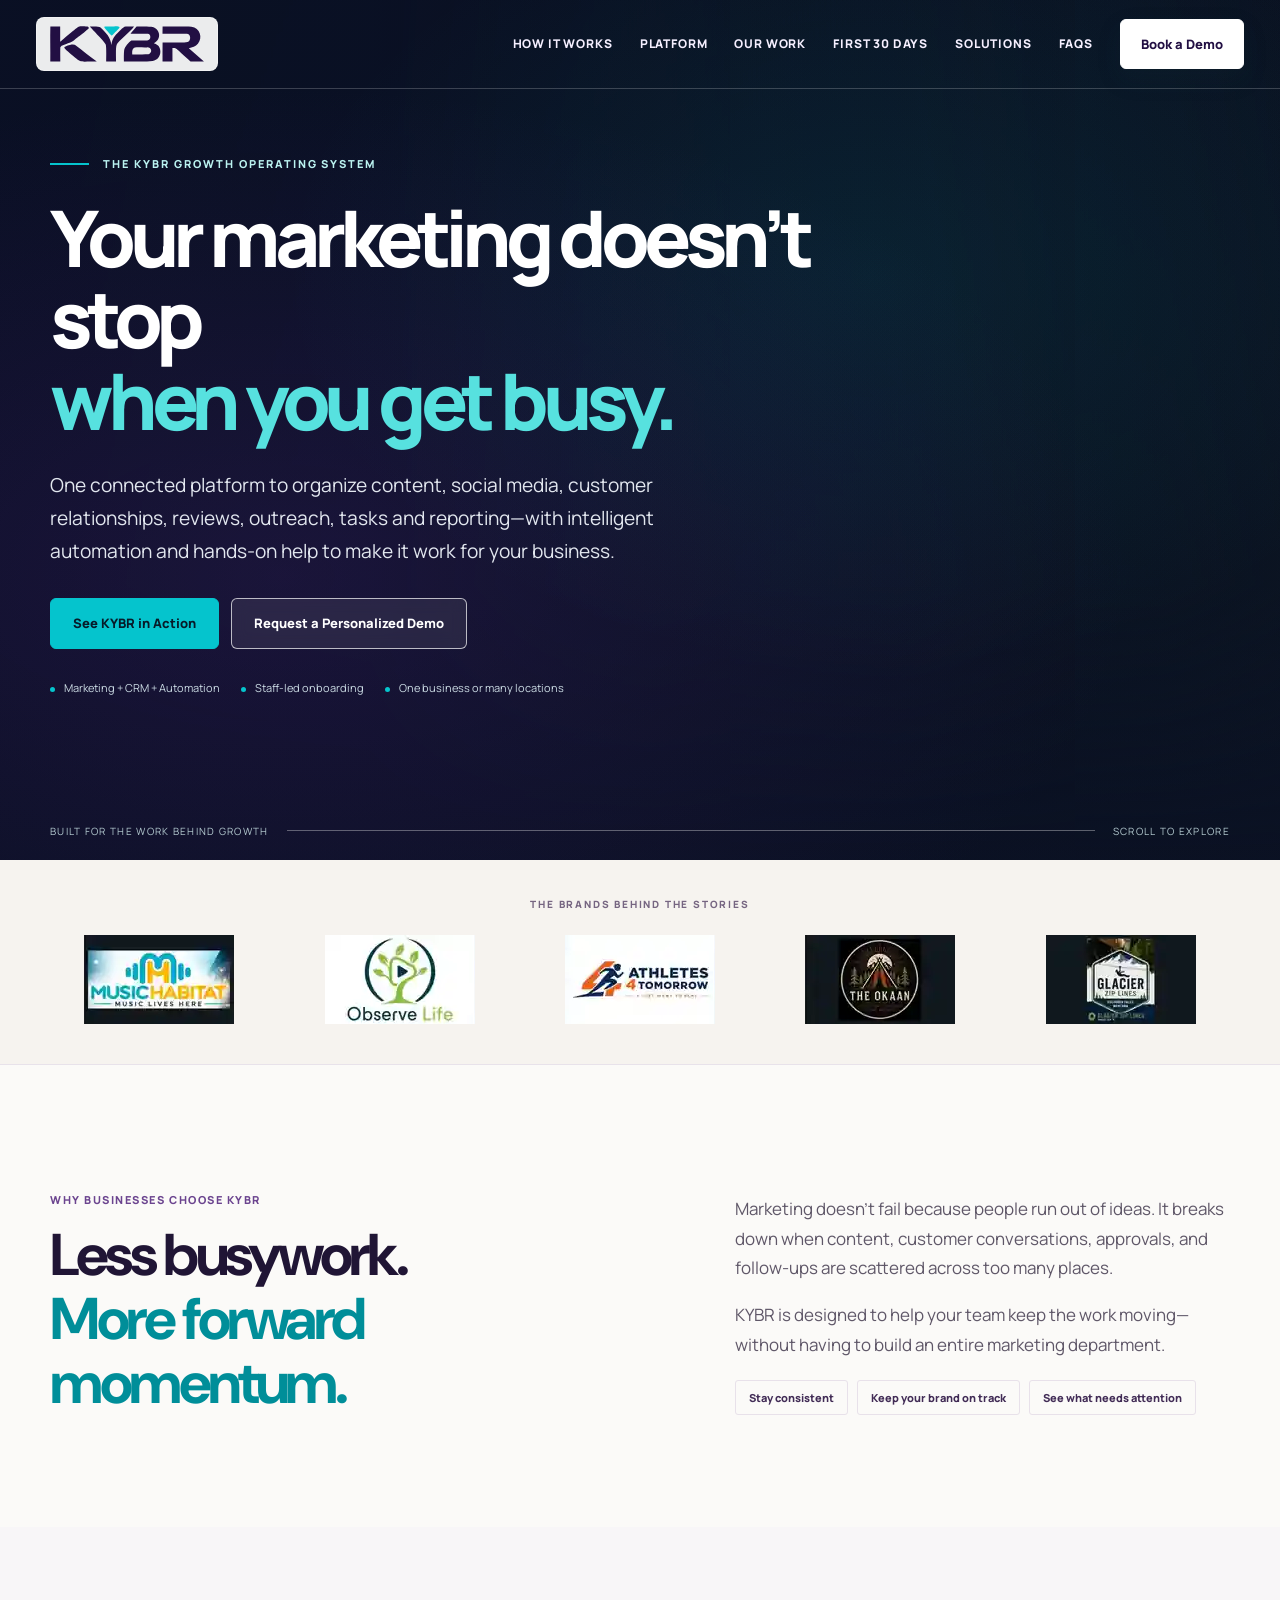
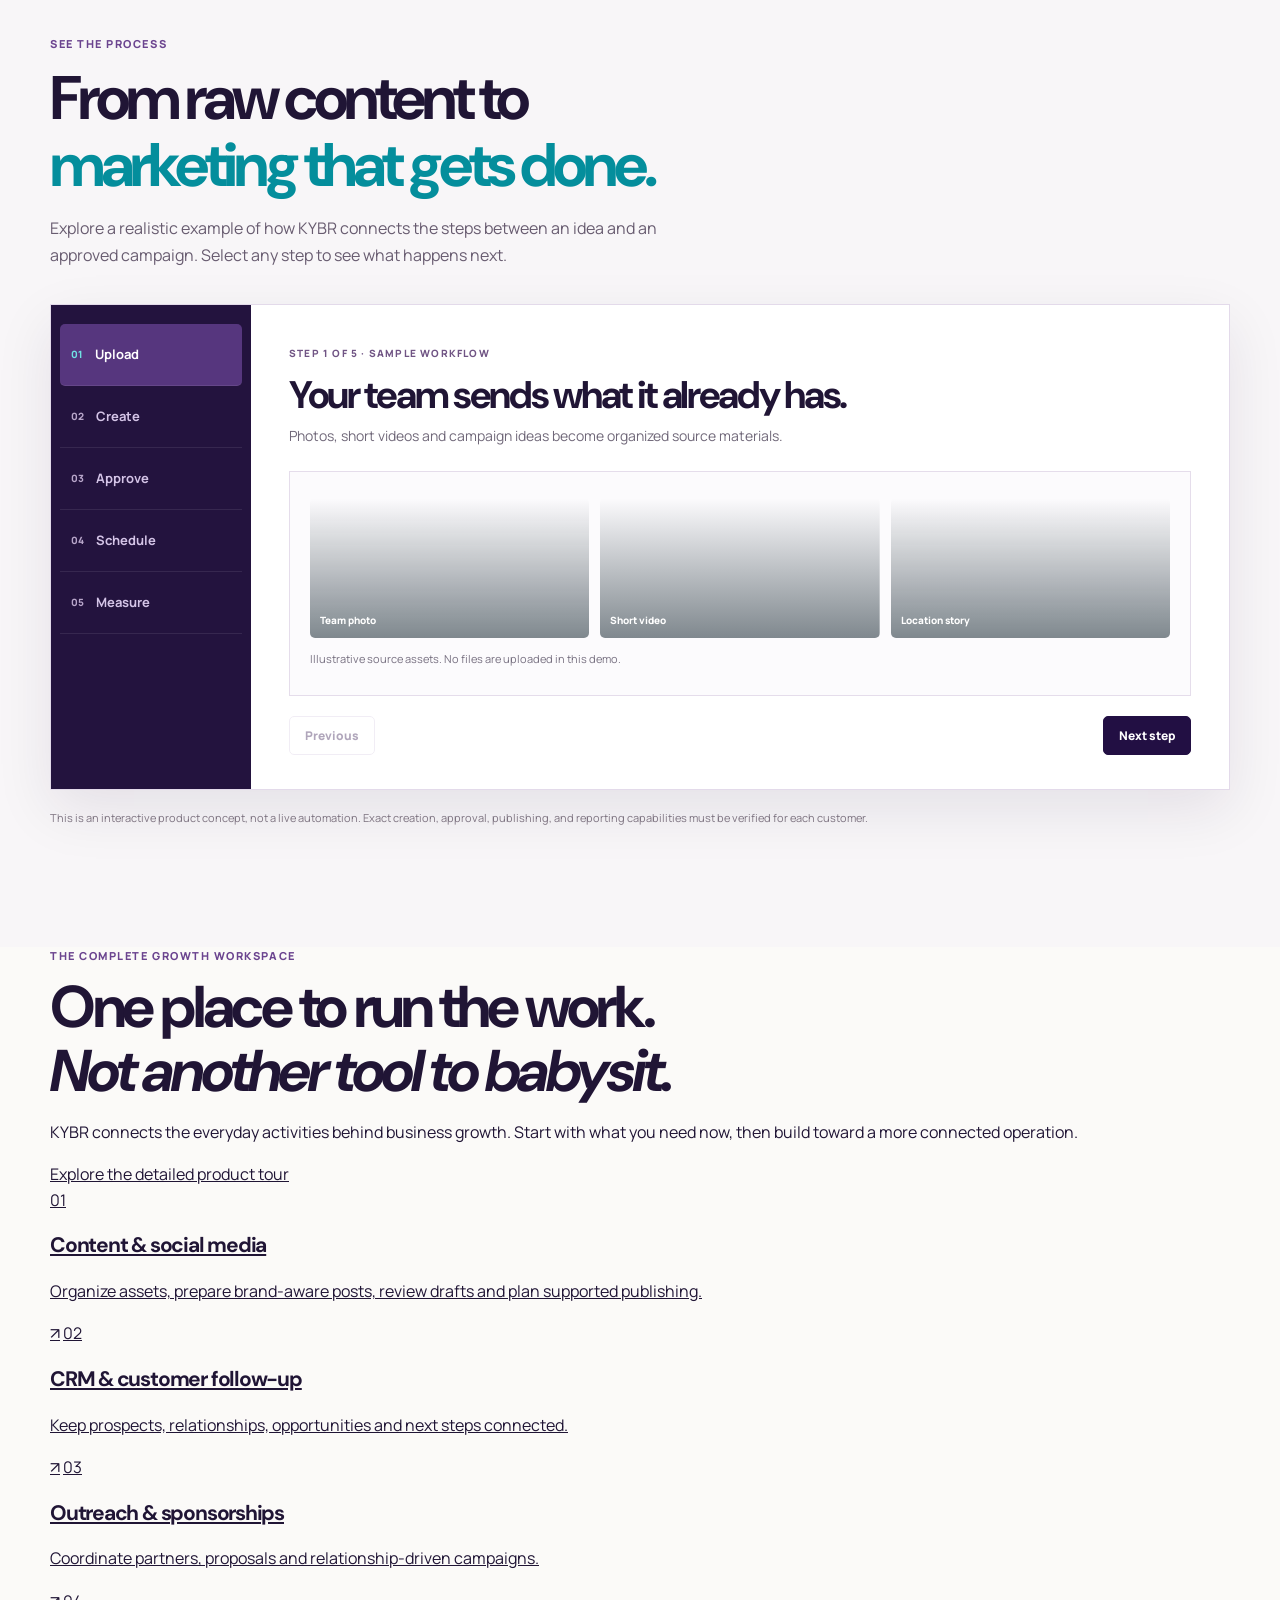
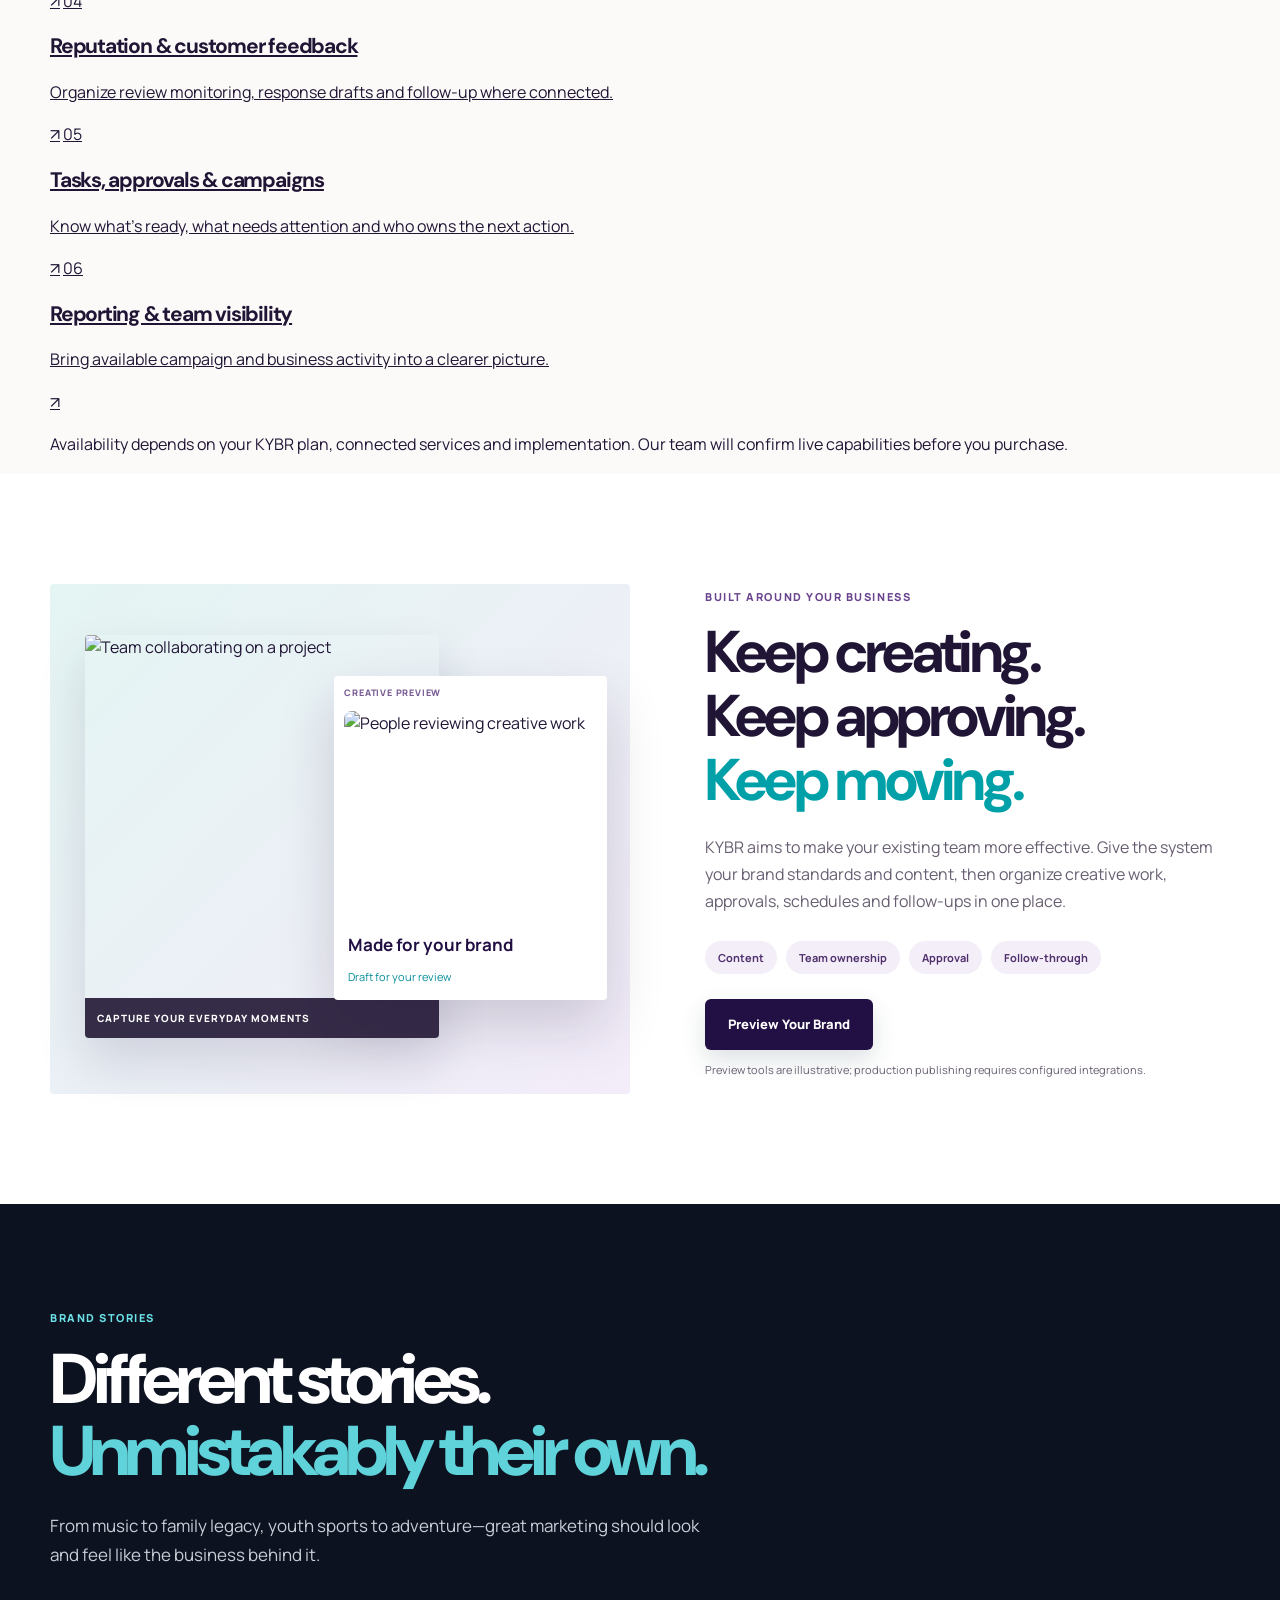
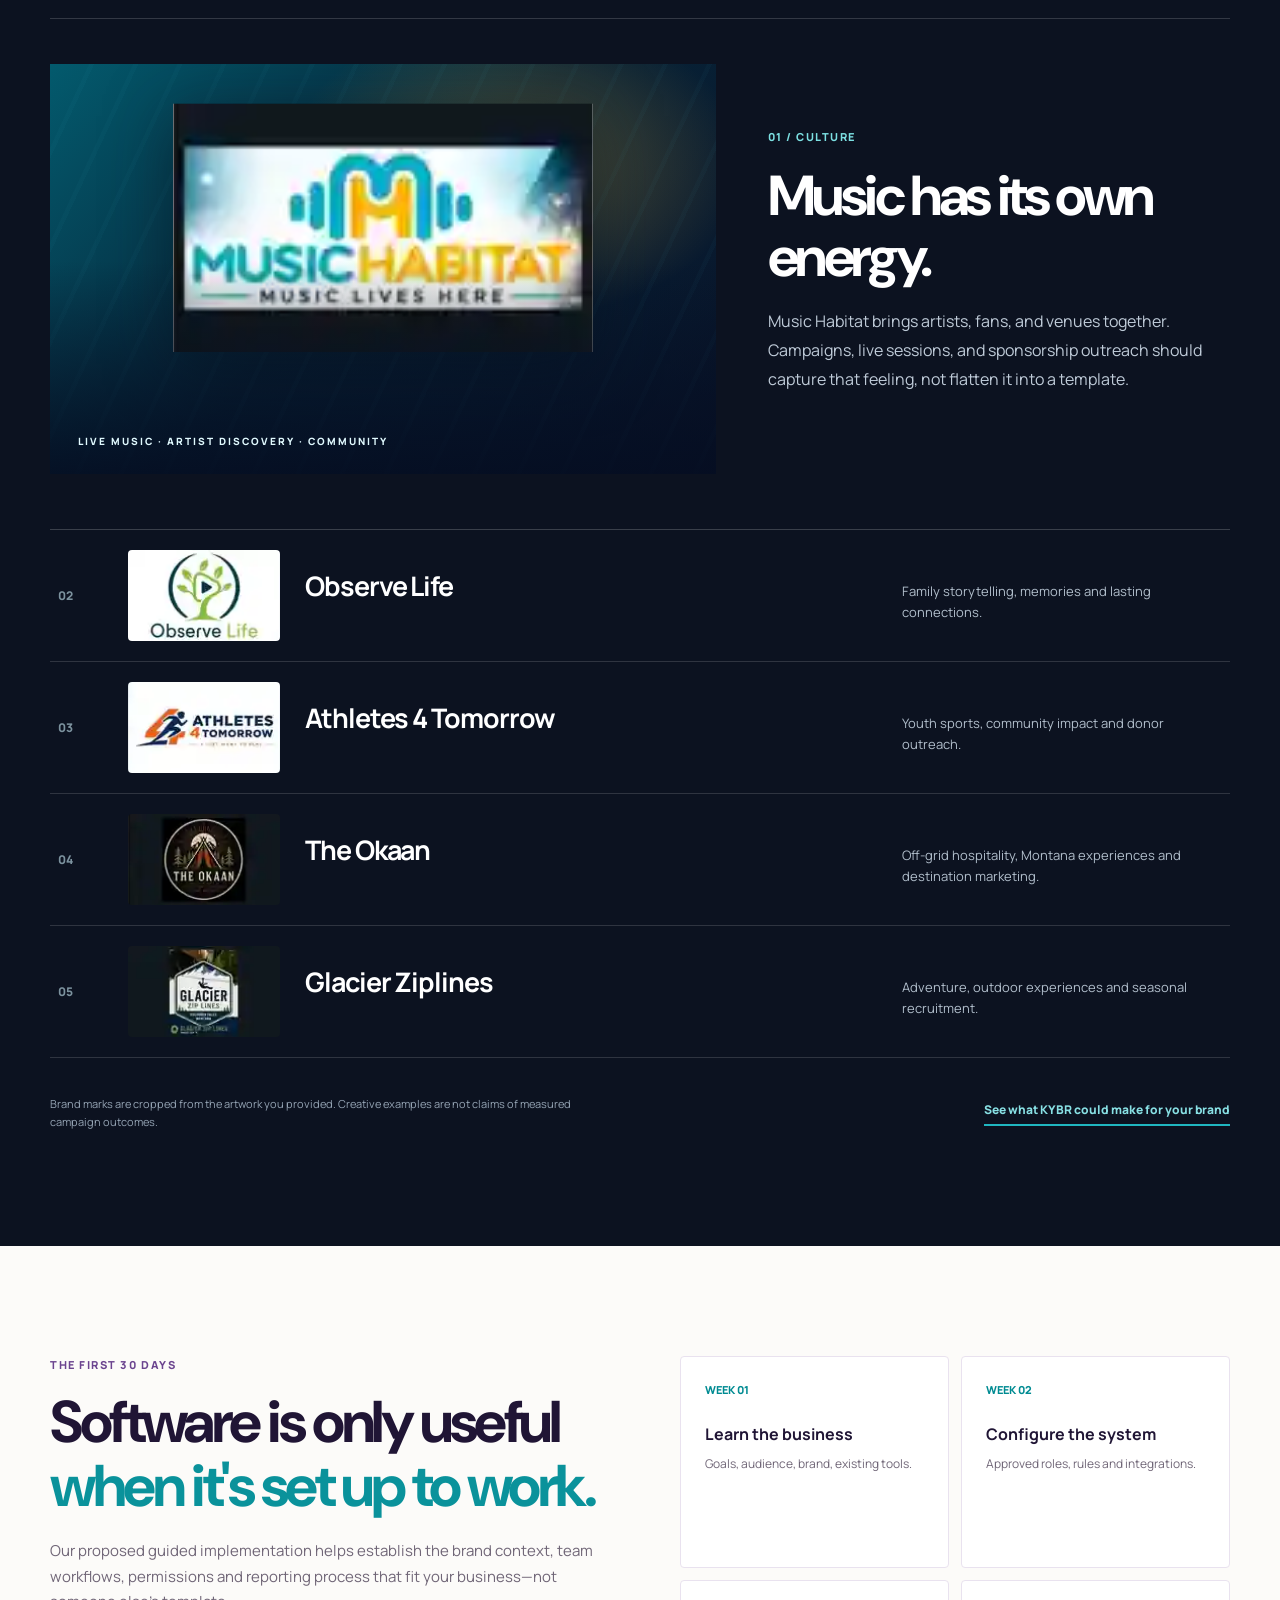
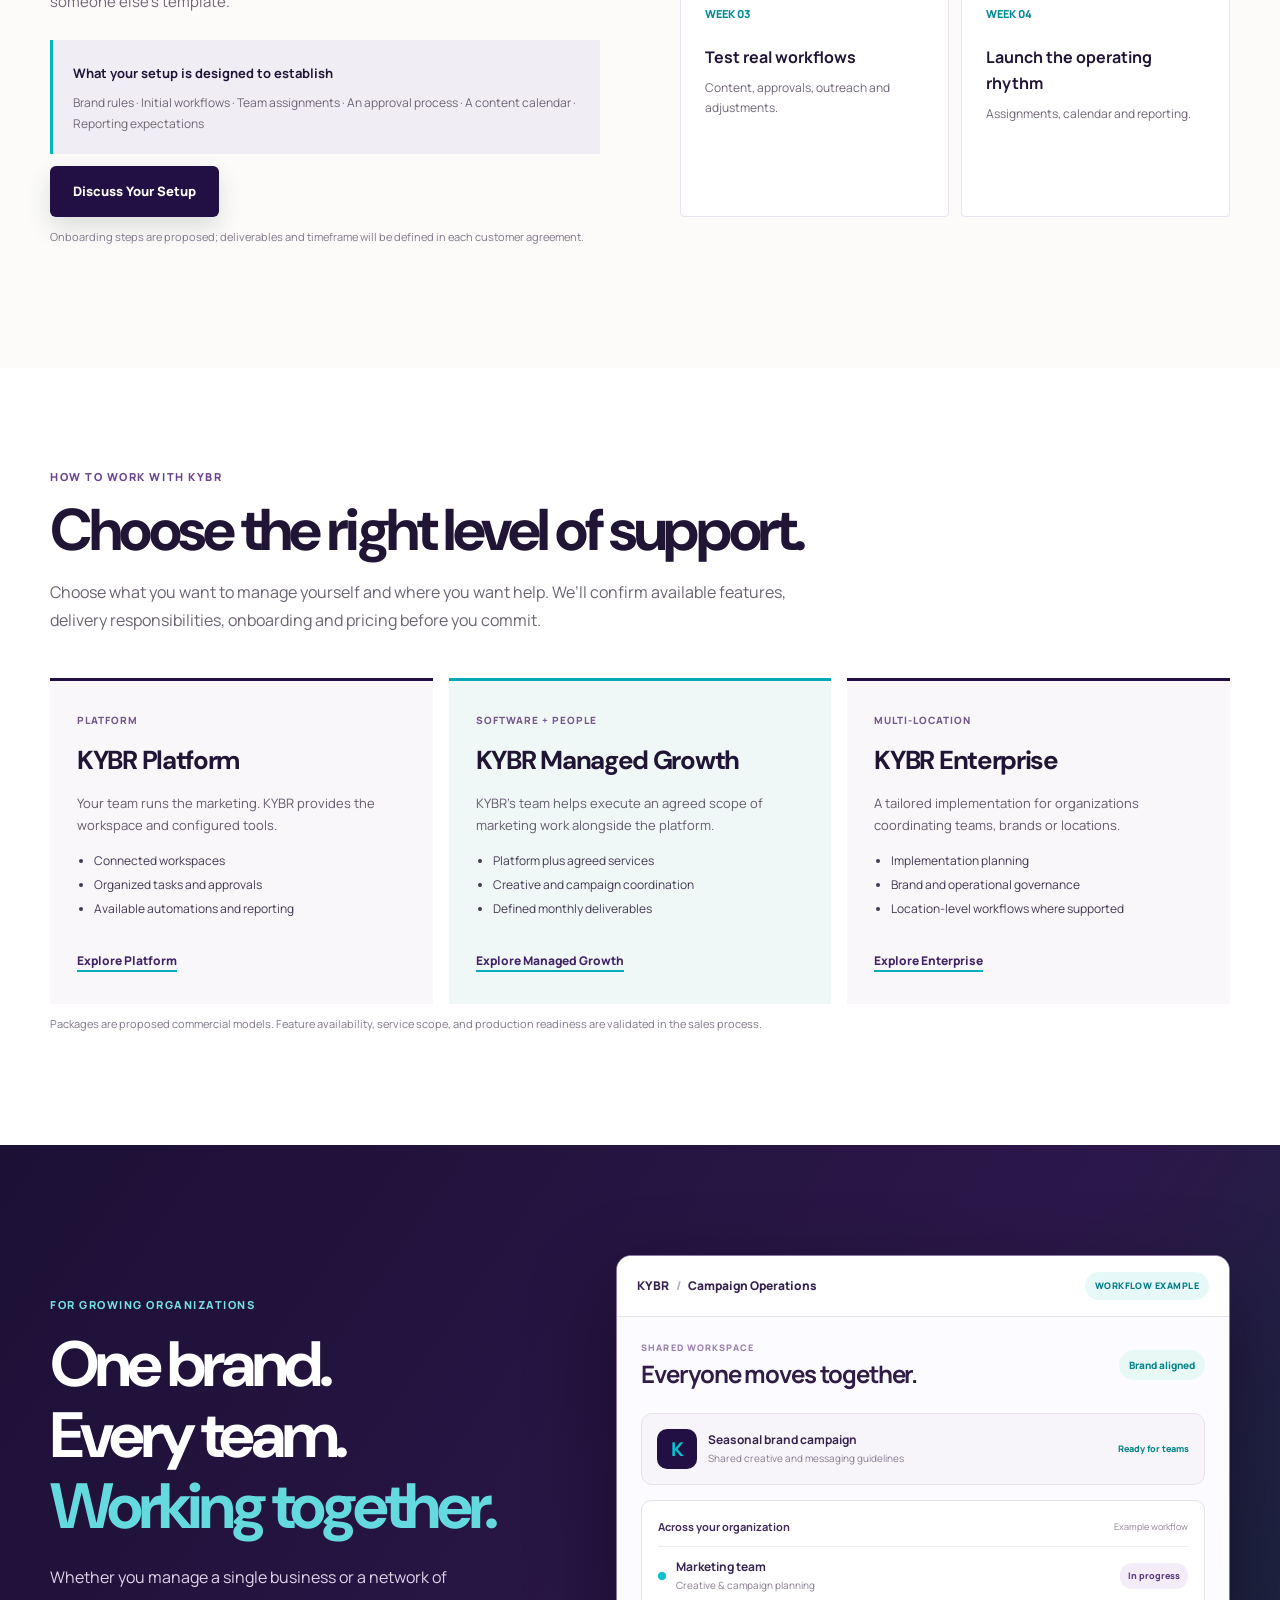
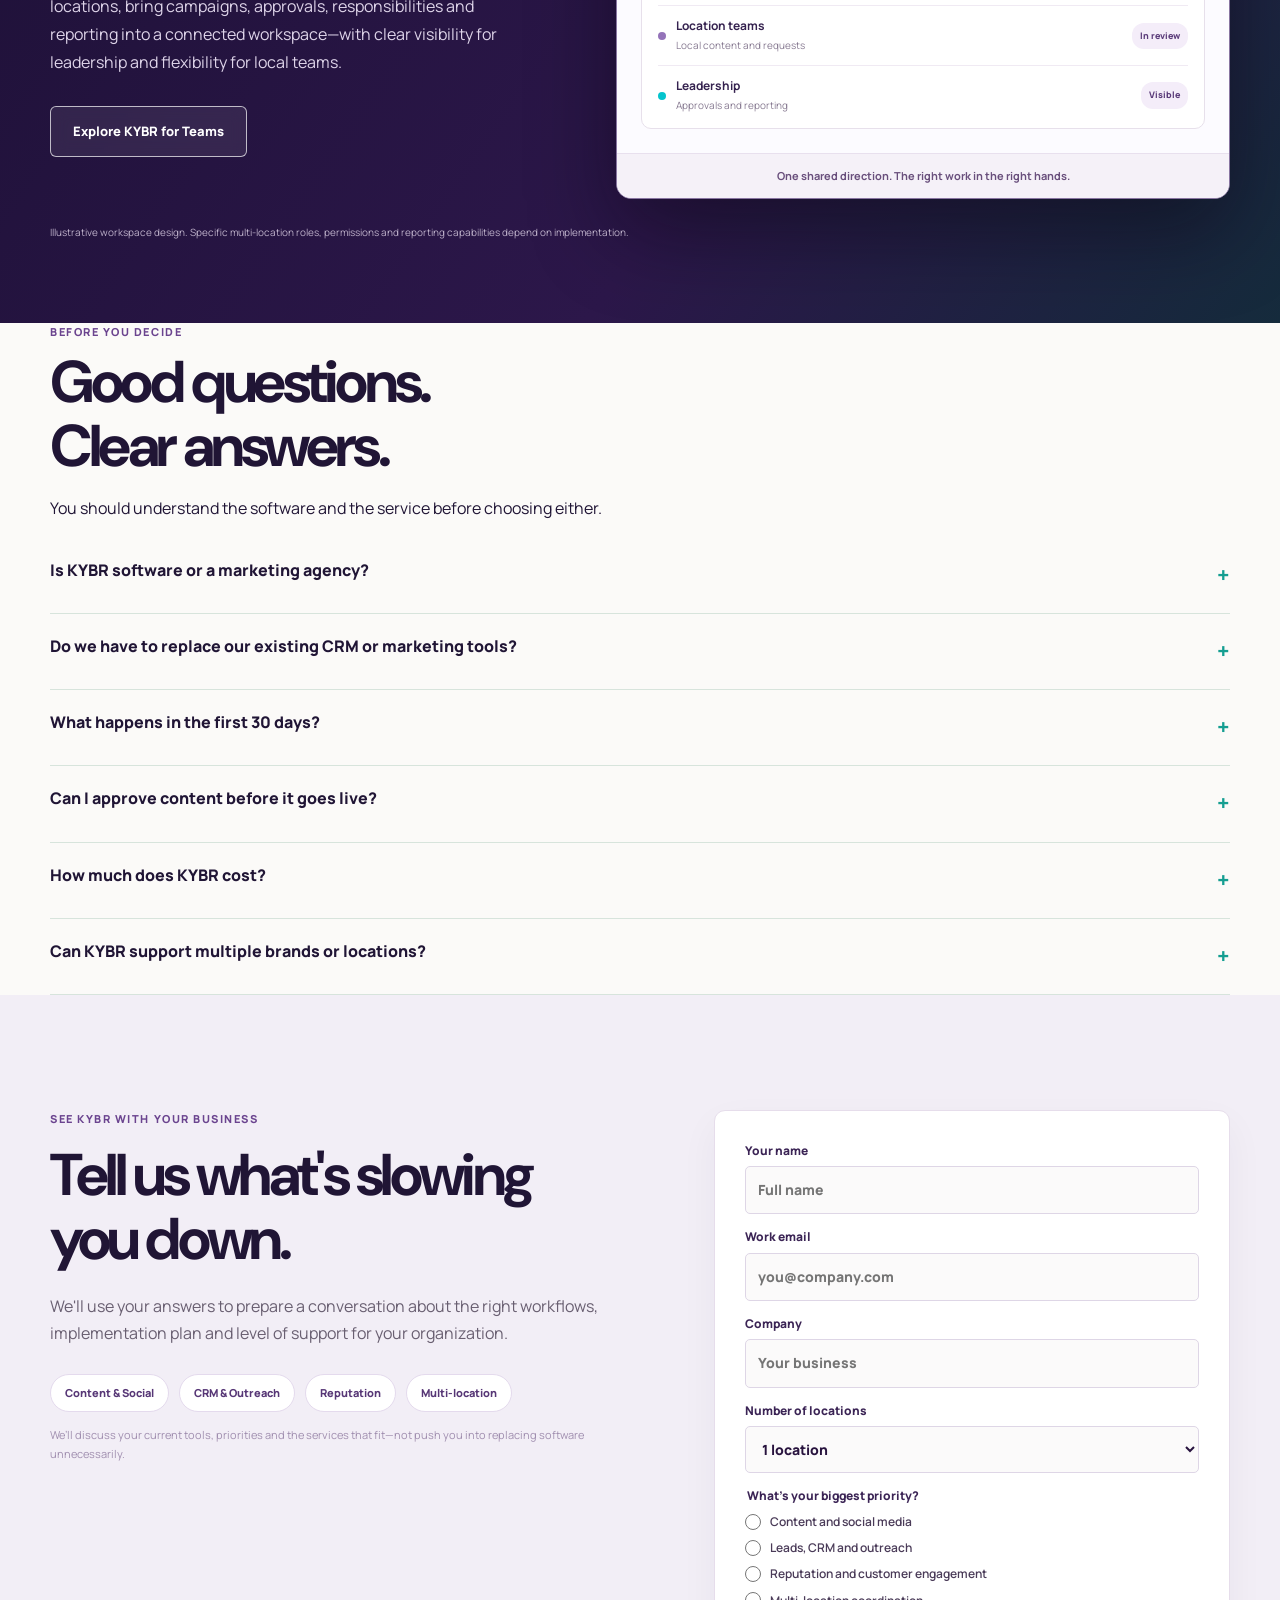
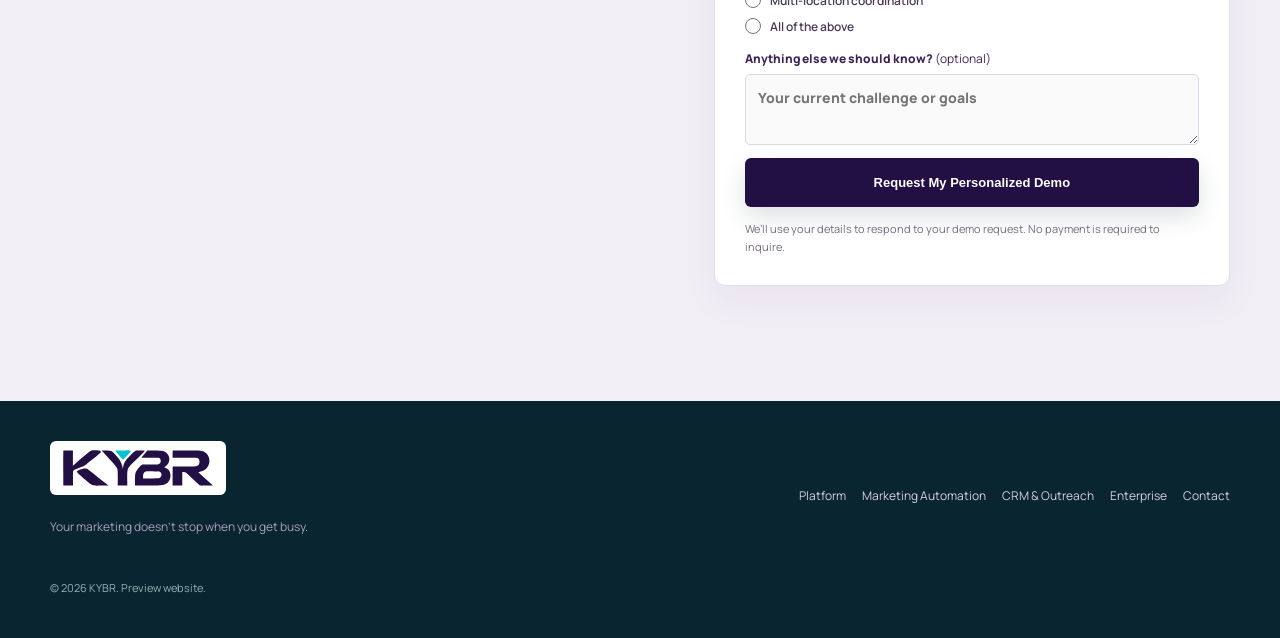
==== commit 901f36ec: "Streamline KYBR homepage into a clear product offer, benefit-led capabilities, FAQ and qualified lea" ====
--- a/index.html
+++ b/index.html
@@ -6,13 +6,13 @@
 <title>KYBR — AI Marketing &amp; Business Growth Operating System</title>
 <link rel="preconnect" href="https://fonts.googleapis.com"><link rel="preconnect" href="https://fonts.gstatic.com" crossorigin>
 <link href="https://fonts.googleapis.com/css2?family=DM+Sans:wght@400;500;600;700;800;900&family=Manrope:wght@400;500;600;700;800&display=swap" rel="stylesheet">
-<link rel="stylesheet" href="./growth.css"><link rel="stylesheet" href="./seo-ux.css"><link rel="stylesheet" href="./cinematic-home.css"><link rel="stylesheet" href="./showcase.css"><link rel="stylesheet" href="./editorial-unify.css"><link rel="stylesheet" href="./sales-experience.css">
+<link rel="stylesheet" href="./growth.css"><link rel="stylesheet" href="./seo-ux.css"><link rel="stylesheet" href="./cinematic-home.css"><link rel="stylesheet" href="./showcase.css"><link rel="stylesheet" href="./editorial-unify.css"><link rel="stylesheet" href="./sales-experience.css"><link rel="stylesheet" href="./buyer-ready.css">
 </head><body class="kybr-app cinematic-home">
 <a class="skip-link" href="#main">Skip to main content</a>
 <header class="cine-header" id="site-header"><div class="cine-nav-wrap">
 <a href="./index.html" class="cine-logo" aria-label="KYBR homepage"><img src="./assets/kybr-logo.svg" alt="KYBR" width="154" height="37"></a>
 <button type="button" class="menu-btn cine-menu" id="growth-menu" aria-controls="growth-links" aria-expanded="false">Menu</button>
-<nav class="nav-links cine-nav" id="growth-links" aria-label="Main navigation"><a href="#workflow">How It Works</a><a href="#platform">Platform</a><a href="#brands">Our Work</a><a href="#onboarding">First 30 Days</a><a href="#plans">Solutions</a><a href="./enterprise.html">Enterprise</a><a href="#contact" class="btn btn-primary">Book a Demo</a></nav>
+<nav class="nav-links cine-nav" id="growth-links" aria-label="Main navigation"><a href="#workflow">How It Works</a><a href="#platform">Platform</a><a href="#brands">Our Work</a><a href="#onboarding">First 30 Days</a><a href="#plans">Solutions</a><a href="#faq">FAQs</a><a href="#contact" class="btn btn-primary">Book a Demo</a></nav>
 </div></header>
 <main id="main">
 <section class="cine-hero" id="top">
@@ -69,27 +69,16 @@
 </div></div>
 <p class="flow-caveat">This is an interactive product concept, not a live automation. Exact creation, approval, publishing, and reporting capabilities must be verified for each customer.</p>
 </div></section>
-<section class="cine-platform" id="platform"><div class="container">
-<div class="cine-section-heading"><div><span class="eyebrow">EXPLORE KYBR</span><h2>One dashboard.<br>Every moving part.</h2></div><p>Choose a workspace to explore how marketing, relationships, reputation, outreach and tasks fit together. This interactive preview uses example data.</p></div>
-<div class="demo-shell cine-demo-shell">
-<aside class="demo-nav" aria-label="KYBR workspace navigation"><h3>YOUR WORKSPACES</h3>
-<button type="button" data-workspace="overview" class="selected" aria-pressed="true">Overview</button>
-<button type="button" data-workspace="content" aria-pressed="false">Content &amp; Social</button>
-<button type="button" data-workspace="crm" aria-pressed="false">CRM &amp; Leads</button>
-<button type="button" data-workspace="reputation" aria-pressed="false">Reputation</button>
-<button type="button" data-workspace="outreach" aria-pressed="false">Outreach &amp; Sponsors</button>
-<button type="button" data-workspace="tasks" aria-pressed="false">Tasks &amp; Approvals</button>
-<button type="button" data-workspace="campaigns" aria-pressed="false">Campaigns</button>
-<button type="button" data-workspace="reports" aria-pressed="false">Reporting</button>
-</aside>
-<div class="demo-stage"><div class="demo-topline"><div><span class="eyebrow" id="workspace-kicker">COMMAND CENTER</span><h3 id="workspace-title">Your work, in one view</h3><p id="workspace-description">Keep marketing, relationships, tasks and results connected so nothing falls through the cracks.</p></div><span class="sample-tag">DEMO</span></div>
-<div class="demo-kpis" aria-label="Illustrative sample metrics"><div class="demo-kpi"><b id="workspace-stat-1">12</b><small id="workspace-stat-label-1">Active campaigns</small></div><div class="demo-kpi"><b id="workspace-stat-2">8</b><small id="workspace-stat-label-2">Items to review</small></div><div class="demo-kpi"><b id="workspace-stat-3">24</b><small id="workspace-stat-label-3">Open opportunities</small></div></div>
-<div class="activity-board"><strong id="workspace-list-title">Priority activity</strong><div id="workspace-activities">
-<div class="activity-item"><span class="activity-dot"></span><div><b>Approve next week's content</b><small>Marketing / needs review</small></div><em>Review</em></div>
-<div class="activity-item"><span class="activity-dot"></span><div><b>Follow up on sponsorship proposal</b><small>Outreach / assigned to team</small></div><em>Due today</em></div>
-<div class="activity-item"><span class="activity-dot"></span><div><b>Review weekly marketing report</b><small>Reporting / current period</small></div><em>New</em></div>
-</div></div></div></div>
-<p class="cine-fineprint">This is a front-end product concept, not a live customer account. Module availability and integrations must be confirmed in a demonstration.</p>
+<section class="buyer-capabilities" id="platform"><div class="container">
+<div class="buyer-capabilities-heading"><div><span class="eyebrow">THE COMPLETE GROWTH WORKSPACE</span><h2>One place to run the work.<br><em>Not another tool to babysit.</em></h2></div><div><p>KYBR connects the everyday activities behind business growth. Start with what you need now, then build toward a more connected operation.</p><a href="./tour.html" class="buyer-text-link">Explore the detailed product tour</a></div></div>
+<div class="buyer-capability-list">
+<a href="./marketing-automation.html" class="buyer-capability"><span class="buyer-number">01</span><div><h3>Content &amp; social media</h3><p>Organize assets, prepare brand-aware posts, review drafts and plan supported publishing.</p></div><span class="buyer-direction" aria-hidden="true">↗</span></a>
+<a href="./crm-outreach.html" class="buyer-capability"><span class="buyer-number">02</span><div><h3>CRM &amp; customer follow-up</h3><p>Keep prospects, relationships, opportunities and next steps connected.</p></div><span class="buyer-direction" aria-hidden="true">↗</span></a>
+<a href="./crm-outreach.html" class="buyer-capability"><span class="buyer-number">03</span><div><h3>Outreach &amp; sponsorships</h3><p>Coordinate partners, proposals and relationship-driven campaigns.</p></div><span class="buyer-direction" aria-hidden="true">↗</span></a>
+<a href="./index.html#contact" class="buyer-capability"><span class="buyer-number">04</span><div><h3>Reputation &amp; customer feedback</h3><p>Organize review monitoring, response drafts and follow-up where connected.</p></div><span class="buyer-direction" aria-hidden="true">↗</span></a>
+<a href="./tour.html" class="buyer-capability"><span class="buyer-number">05</span><div><h3>Tasks, approvals &amp; campaigns</h3><p>Know what's ready, what needs attention and who owns the next action.</p></div><span class="buyer-direction" aria-hidden="true">↗</span></a>
+<a href="./enterprise.html" class="buyer-capability"><span class="buyer-number">06</span><div><h3>Reporting &amp; team visibility</h3><p>Bring available campaign and business activity into a clearer picture.</p></div><span class="buyer-direction" aria-hidden="true">↗</span></a>
+</div><p class="buyer-footnote">Availability depends on your KYBR plan, connected services and implementation. Our team will confirm live capabilities before you purchase.</p>
 </div></section>
 
 <section class="cine-feature cine-feature-content" id="content"><div class="container cine-feature-layout">
@@ -114,10 +103,10 @@
 <div><span class="eyebrow">THE FIRST 30 DAYS</span><h2>Software is only useful<br><em>when it's set up to work.</em></h2><p>Our proposed guided implementation helps establish the brand context, team workflows, permissions and reporting process that fit your business—not someone else's template.</p><div class="onboarding-outputs"><strong>What your setup is designed to establish</strong><p>Brand rules · Initial workflows · Team assignments · An approval process · A content calendar · Reporting expectations</p></div><a href="#contact" class="btn btn-primary">Discuss Your Setup</a></div>
 <div class="cine-weeks"><div><span>WEEK 01</span><strong>Learn the business</strong><p>Goals, audience, brand, existing tools.</p></div><div><span>WEEK 02</span><strong>Configure the system</strong><p>Approved roles, rules and integrations.</p></div><div><span>WEEK 03</span><strong>Test real workflows</strong><p>Content, approvals, outreach and adjustments.</p></div><div><span>WEEK 04</span><strong>Launch the operating rhythm</strong><p>Assignments, calendar and reporting.</p></div></div>
 </div><div class="container"><p class="cine-fineprint">Onboarding steps are proposed; deliverables and timeframe will be defined in each customer agreement.</p></div></section>
-<section class="offer-section" id="plans"><div class="container"><div class="offer-heading"><span class="eyebrow">HOW TO WORK WITH KYBR</span><h2>The software. The support. Or both.</h2><p>Choose an approach designed for the work your business actually needs. Specific modules, deliverables and pricing are confirmed in a tailored proposal.</p></div><div class="offer-list">
-<article class="offer"><small>PLATFORM</small><h3>KYBR Platform</h3><p>For businesses with a team ready to own marketing execution.</p><ul><li>Connected workspaces</li><li>Organized tasks and approvals</li><li>Available automations and reporting</li></ul><a href="#contact">Discuss Platform</a></article>
-<article class="offer"><small>SOFTWARE + PEOPLE</small><h3>KYBR Managed Growth</h3><p>For teams that want help with campaigns and the day-to-day work.</p><ul><li>Platform plus agreed services</li><li>Creative and campaign coordination</li><li>Defined monthly deliverables</li></ul><a href="#contact">Discuss Managed Growth</a></article>
-<article class="offer"><small>MULTI-LOCATION</small><h3>KYBR Enterprise</h3><p>For organizations that need aligned teams and centralized visibility.</p><ul><li>Implementation planning</li><li>Brand and operational governance</li><li>Location-level workflows where supported</li></ul><a href="./enterprise.html">Explore Enterprise</a></article>
+<section class="offer-section" id="plans"><div class="container"><div class="offer-heading"><span class="eyebrow">HOW TO WORK WITH KYBR</span><h2>Choose the right level of support.</h2><p>Choose what you want to manage yourself and where you want help. We’ll confirm available features, delivery responsibilities, onboarding and pricing before you commit.</p></div><div class="offer-list">
+<article class="offer"><small>PLATFORM</small><h3>KYBR Platform</h3><p>Your team runs the marketing. KYBR provides the workspace and configured tools.</p><ul><li>Connected workspaces</li><li>Organized tasks and approvals</li><li>Available automations and reporting</li></ul><a href="#contact" data-plan="Platform">Explore Platform</a></article>
+<article class="offer"><small>SOFTWARE + PEOPLE</small><h3>KYBR Managed Growth</h3><p>KYBR’s team helps execute an agreed scope of marketing work alongside the platform.</p><ul><li>Platform plus agreed services</li><li>Creative and campaign coordination</li><li>Defined monthly deliverables</li></ul><a href="#contact" data-plan="Managed Growth">Explore Managed Growth</a></article>
+<article class="offer"><small>MULTI-LOCATION</small><h3>KYBR Enterprise</h3><p>A tailored implementation for organizations coordinating teams, brands or locations.</p><ul><li>Implementation planning</li><li>Brand and operational governance</li><li>Location-level workflows where supported</li></ul><a href="./enterprise.html">Explore Enterprise</a></article>
 </div><p class="cine-fineprint">Packages are proposed commercial models. Feature availability, service scope, and production readiness are validated in the sales process.</p></div></section>
 <section class="cine-enterprise" id="enterprise"><div class="container cine-enterprise-layout">
 <div class="cine-enterprise-copy">
@@ -139,15 +128,23 @@
 </div><div class="container"><p class="cine-enterprise-disclaimer">Illustrative workspace design. Specific multi-location roles, permissions and reporting capabilities depend on implementation.</p></div>
 </section>
 
-<section class="cine-contact" id="contact"><div class="container cine-contact-layout"><div><span class="eyebrow">SEE KYBR WITH YOUR BUSINESS</span><h2>Tell us what's slowing you down.</h2><p>We'll use your answers to prepare a conversation about the right workflows, implementation plan and level of support for your organization.</p><div class="cine-contact-points"><span>Content &amp; Social</span><span>CRM &amp; Outreach</span><span>Reputation</span><span>Multi-location</span></div><p class="fit-questions">No invented savings promises. No obligation to replace all your existing tools.</p></div>
-<form class="lead-form" id="growth-form" name="kybr-demo" method="POST" action="./thank-you.html" data-netlify="true" netlify-honeypot="bot-field"><input type="hidden" name="form-name" value="kybr-demo"><p class="cine-hidden"><label>Do not fill this field <input name="bot-field"></label></p>
+<section class="buyer-faq" id="faq"><div class="container buyer-faq-inner"><div class="buyer-faq-intro"><span class="eyebrow">BEFORE YOU DECIDE</span><h2>Good questions.<br>Clear answers.</h2><p>You should understand the software and the service before choosing either.</p></div><div class="buyer-faq-list">
+<details><summary>Is KYBR software or a marketing agency?</summary><p>Both options are available in the proposed KYBR offering. You can discuss a platform-led engagement for your own team or a managed service with defined execution responsibilities. Exact availability and deliverables are confirmed in your proposal.</p></details>
+<details><summary>Do we have to replace our existing CRM or marketing tools?</summary><p>No automatic replacement is required. We'll review your current stack and identify which integrations or migrations, if any, are practical and supported.</p></details>
+<details><summary>What happens in the first 30 days?</summary><p>Our planned onboarding covers brand and goal discovery, configuration of approved workflows, testing, team training and the initial operating rhythm. A written agreement will specify the actual timeline and deliverables.</p></details>
+<details><summary>Can I approve content before it goes live?</summary><p>Content approvals are part of the intended workflow. Specific permission controls and publishing integrations are reviewed during your demo and verified for your plan.</p></details>
+<details><summary>How much does KYBR cost?</summary><p>We offer a scoped consultation rather than displaying unconfirmed pricing. Costs depend on platform access, location count, onboarding, integrations and whether managed services are included. You'll receive the scope and pricing before making a commitment.</p></details>
+<details><summary>Can KYBR support multiple brands or locations?</summary><p>Multi-location operations are a core design direction. We'll confirm the roles, reporting, permissions and integrations supported today, and outline any additional implementation requirements before you purchase.</p></details>
+</div></div></section>
+<section class="cine-contact" id="contact"><div class="container cine-contact-layout"><div><span class="eyebrow">SEE KYBR WITH YOUR BUSINESS</span><h2>Tell us what's slowing you down.</h2><p>We'll use your answers to prepare a conversation about the right workflows, implementation plan and level of support for your organization.</p><div class="cine-contact-points"><span>Content &amp; Social</span><span>CRM &amp; Outreach</span><span>Reputation</span><span>Multi-location</span></div><p class="fit-questions">We’ll discuss your current tools, priorities and the services that fit—not push you into replacing software unnecessarily.</p></div>
+<form class="lead-form" id="growth-form" name="kybr-demo" method="POST" action="./thank-you.html" data-netlify="true" netlify-honeypot="bot-field"><input type="hidden" name="form-name" value="kybr-demo"><input type="hidden" name="interest" id="growth-interest" value="General Demo"><p class="cine-hidden"><label>Do not fill this field <input name="bot-field"></label></p>
 <label for="growth-name">Your name<input id="growth-name" name="name" required autocomplete="name" placeholder="Full name"></label>
 <label for="growth-email">Work email<input id="growth-email" type="email" name="email" required autocomplete="email" placeholder="you@company.com"></label>
 <label for="growth-company">Company<input id="growth-company" name="company" required autocomplete="organization" placeholder="Your business"></label>
 <label for="growth-size">Number of locations<select id="growth-size" name="locations"><option>1 location</option><option>2–10 locations</option><option>11–50 locations</option><option>51+ locations</option></select></label>
 <fieldset><legend>What's your biggest priority?</legend><label class="fit-choice"><input type="radio" name="priority" value="Content and social media" required>Content and social media</label><label class="fit-choice"><input type="radio" name="priority" value="Leads, CRM and outreach">Leads, CRM and outreach</label><label class="fit-choice"><input type="radio" name="priority" value="Reputation and customer engagement">Reputation and customer engagement</label><label class="fit-choice"><input type="radio" name="priority" value="Multi-location coordination">Multi-location coordination</label><label class="fit-choice"><input type="radio" name="priority" value="All of the above">All of the above</label></fieldset>
 <label for="growth-goals">Anything else we should know? <span style="font-weight:400">(optional)</span><textarea id="growth-goals" name="goals" rows="2" placeholder="Your current challenge or goals"></textarea></label>
-<button class="btn btn-primary" type="submit">Request My Personalized Demo</button><small id="growth-form-status" role="status">Submission requires the Netlify form endpoint and notifications to be enabled and tested.</small>
+<button class="btn btn-primary" type="submit">Request My Personalized Demo</button><small id="growth-form-status" role="status">We’ll use your details to respond to your demo request. No payment is required to inquire.</small>
 </form></div></section>
 </main>
 <footer class="cine-footer"><div class="container cine-footer-layout"><div><a class="cine-footer-logo" href="./index.html"><img src="./assets/kybr-logo.svg" alt="KYBR" width="150" height="36"></a><p>Your marketing doesn’t stop when you get busy.</p></div><nav aria-label="Footer navigation"><a href="#platform">Platform</a><a href="./marketing-automation.html">Marketing Automation</a><a href="./crm-outreach.html">CRM &amp; Outreach</a><a href="./enterprise.html">Enterprise</a><a href="#contact">Contact</a></nav><p>© <span id="current-year">2026</span> KYBR. Preview website.</p></div></footer>
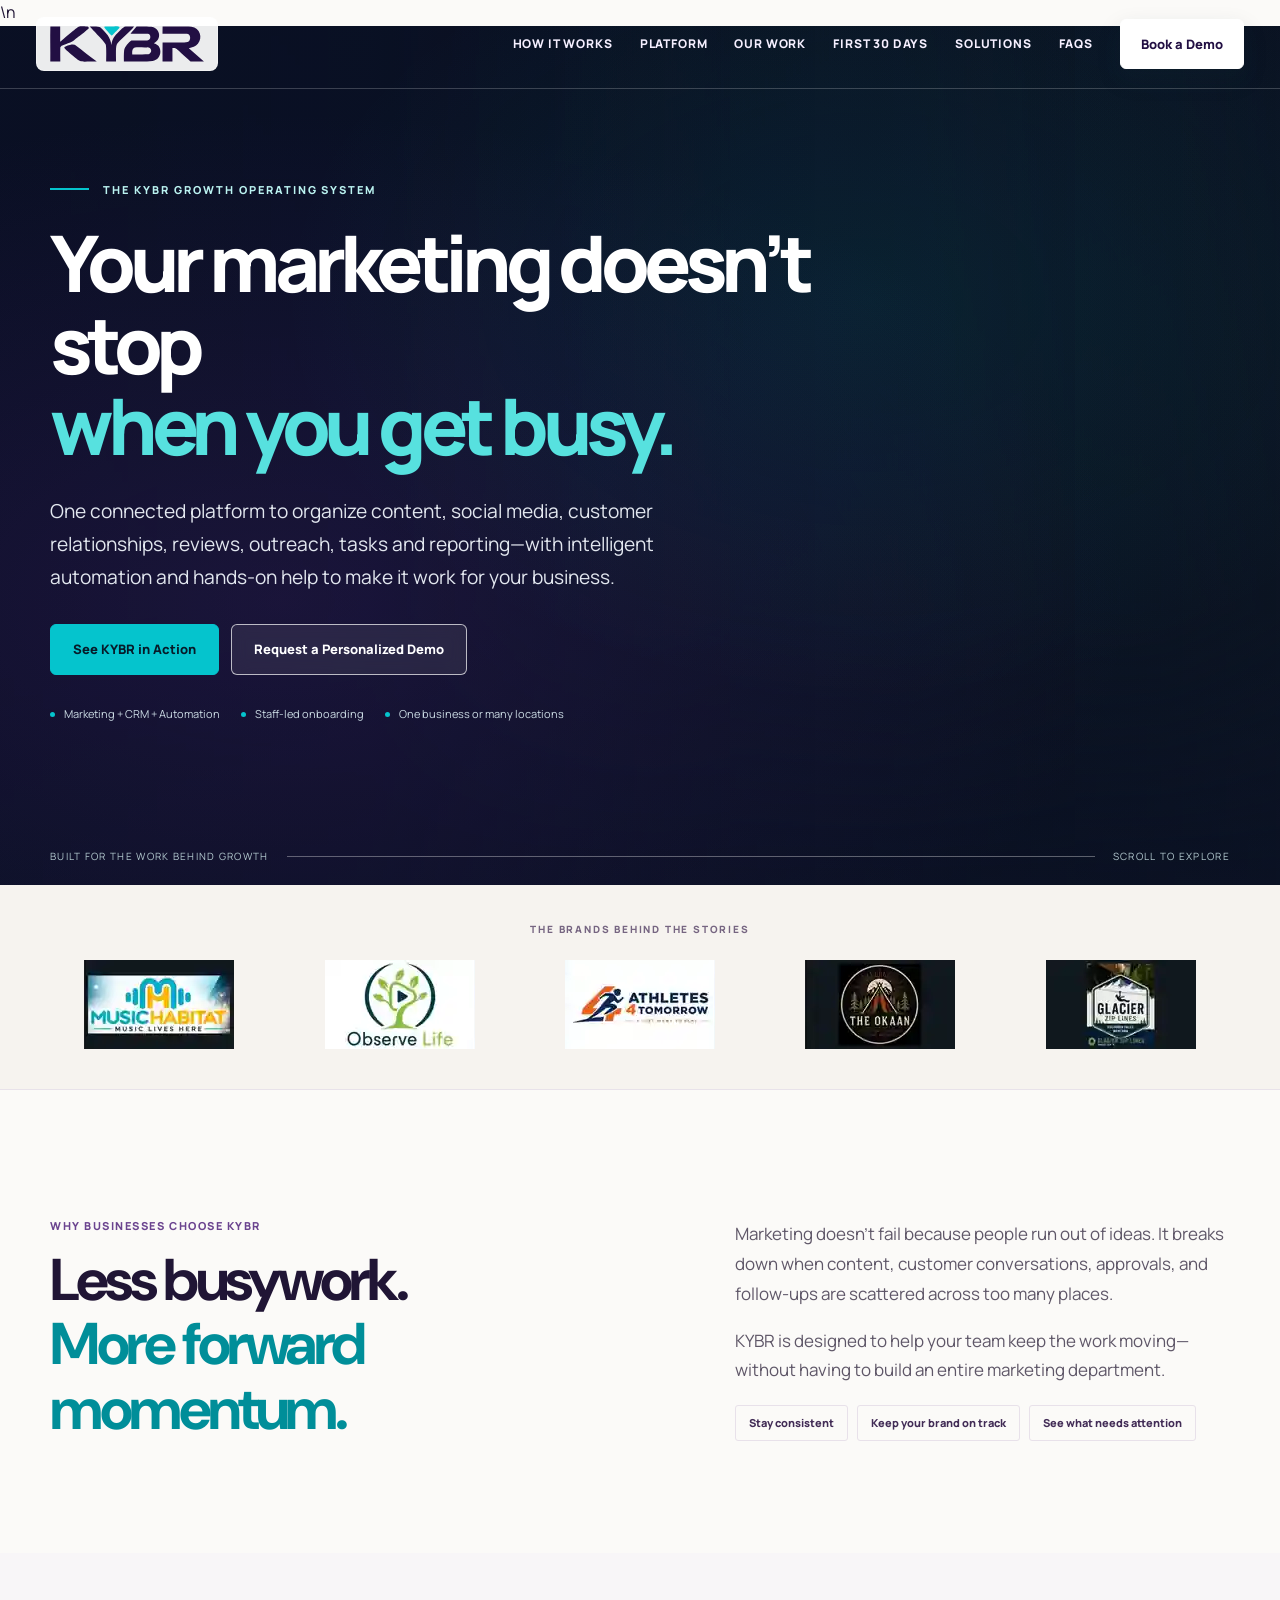
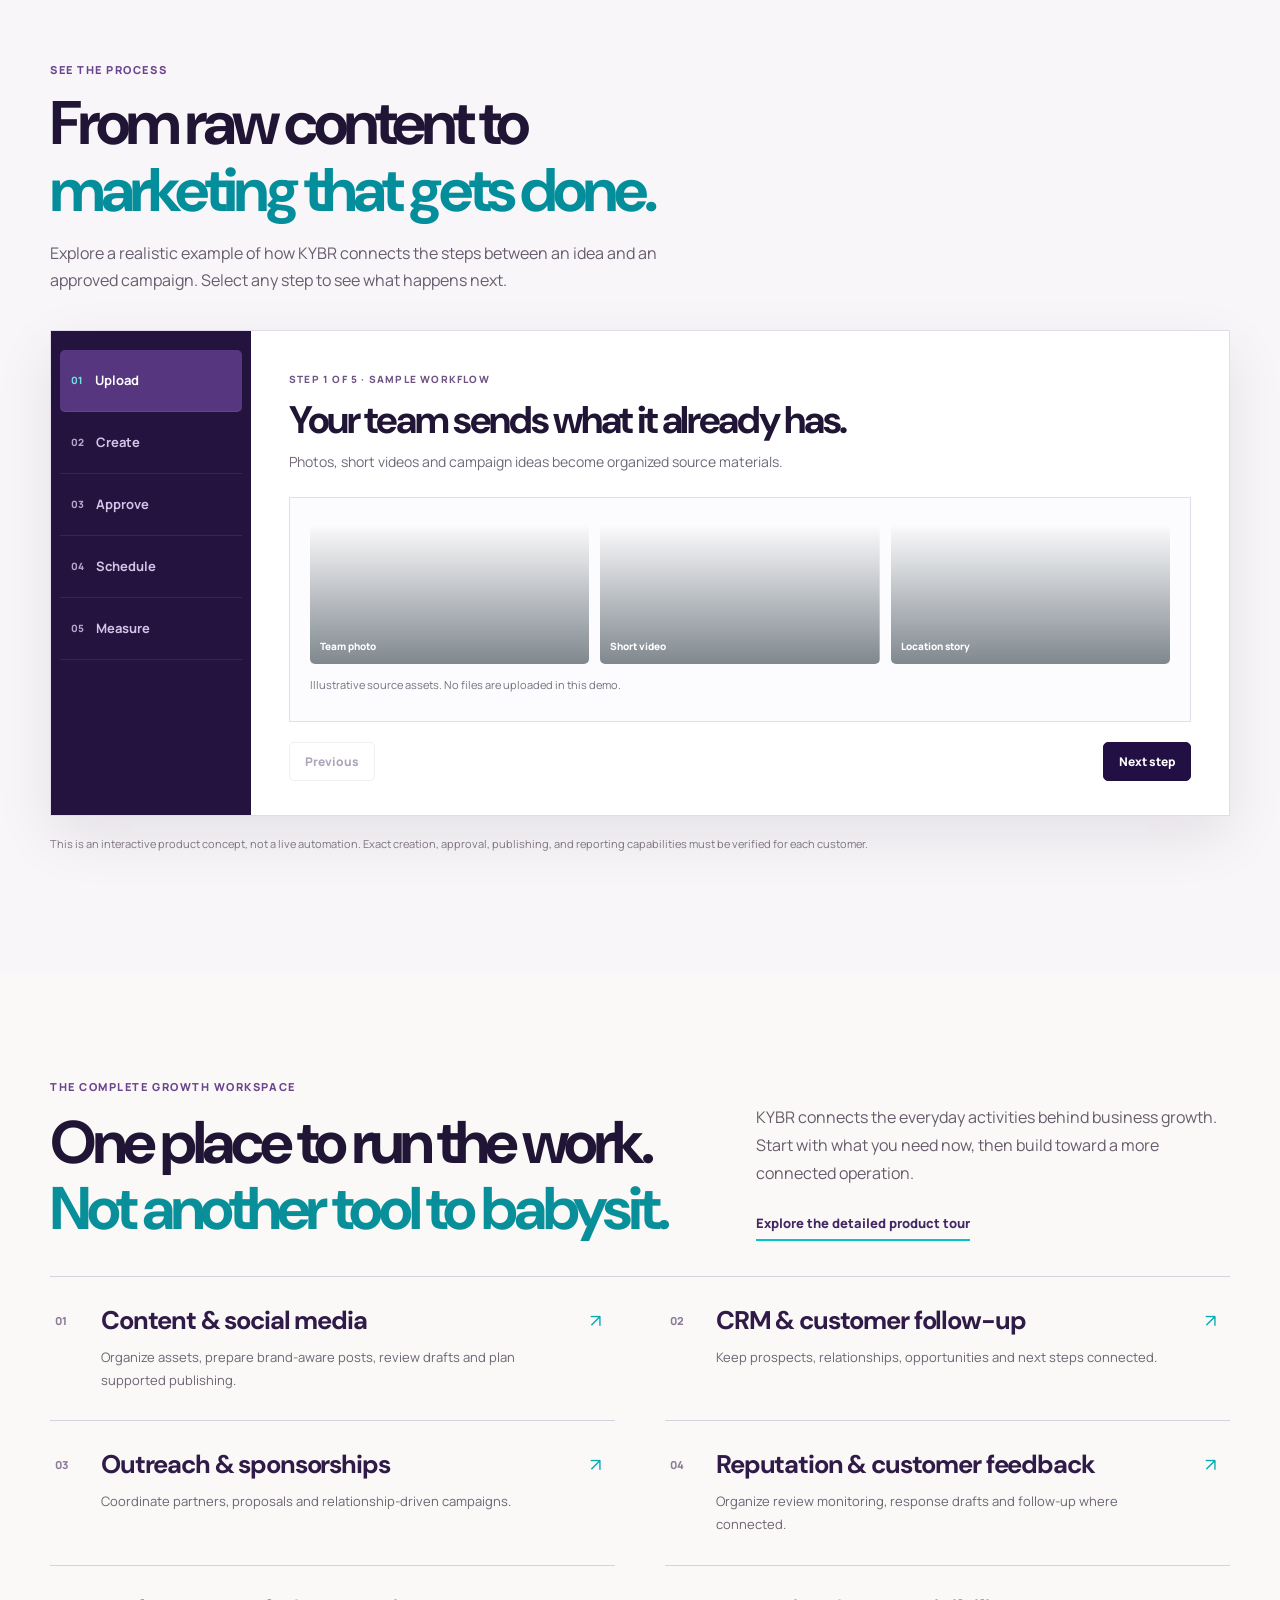
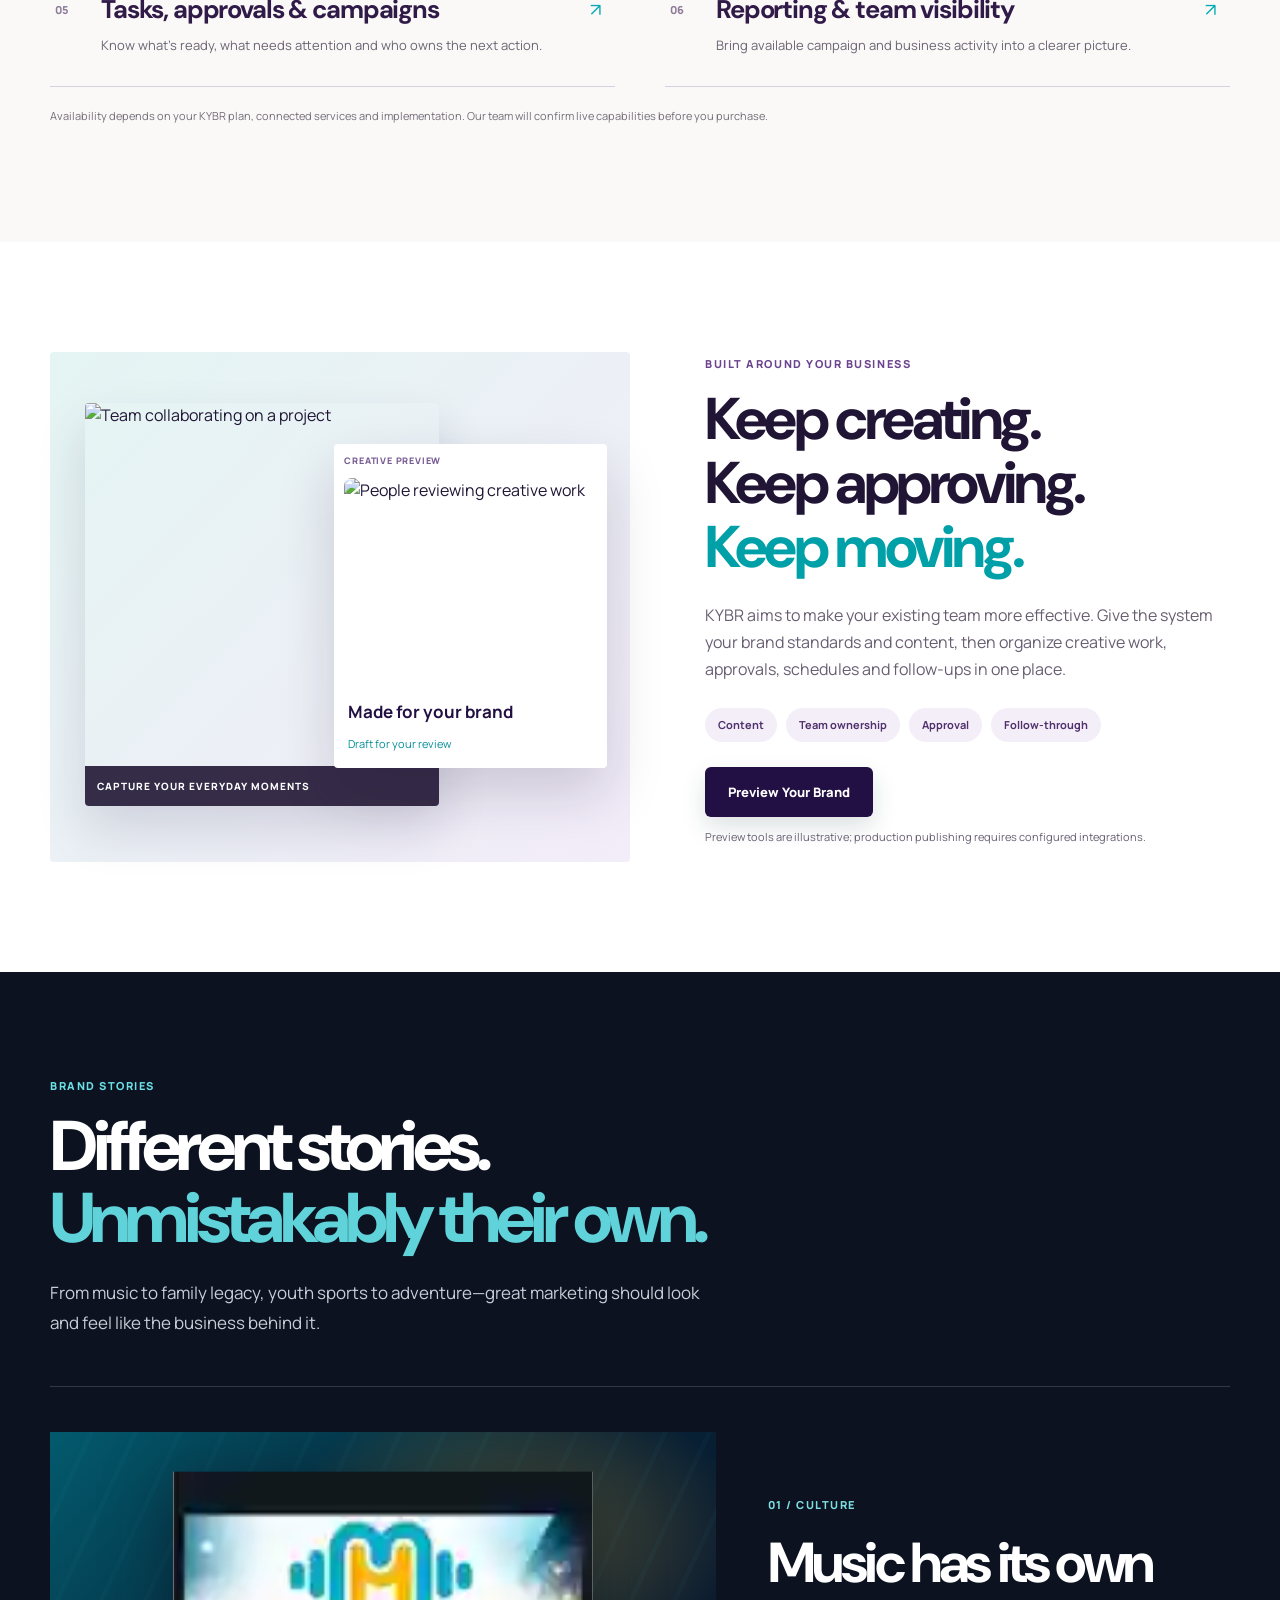
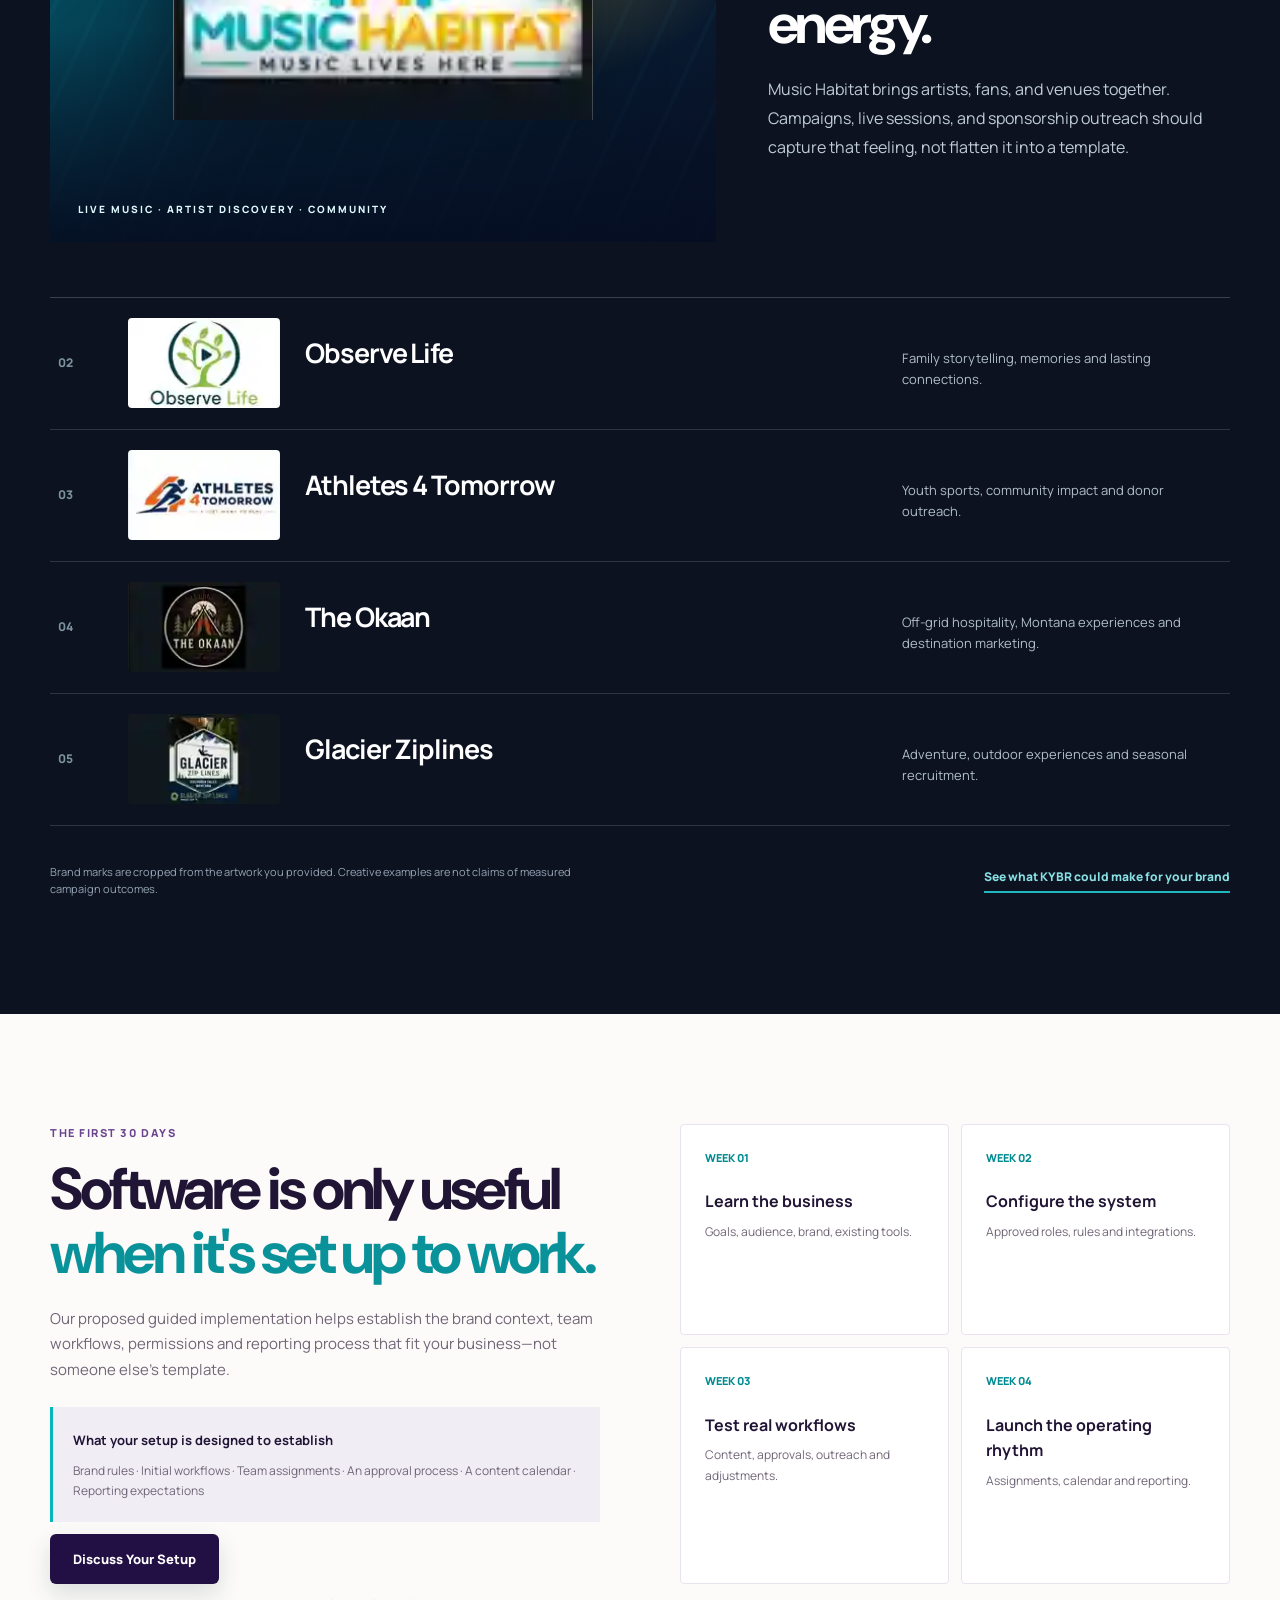
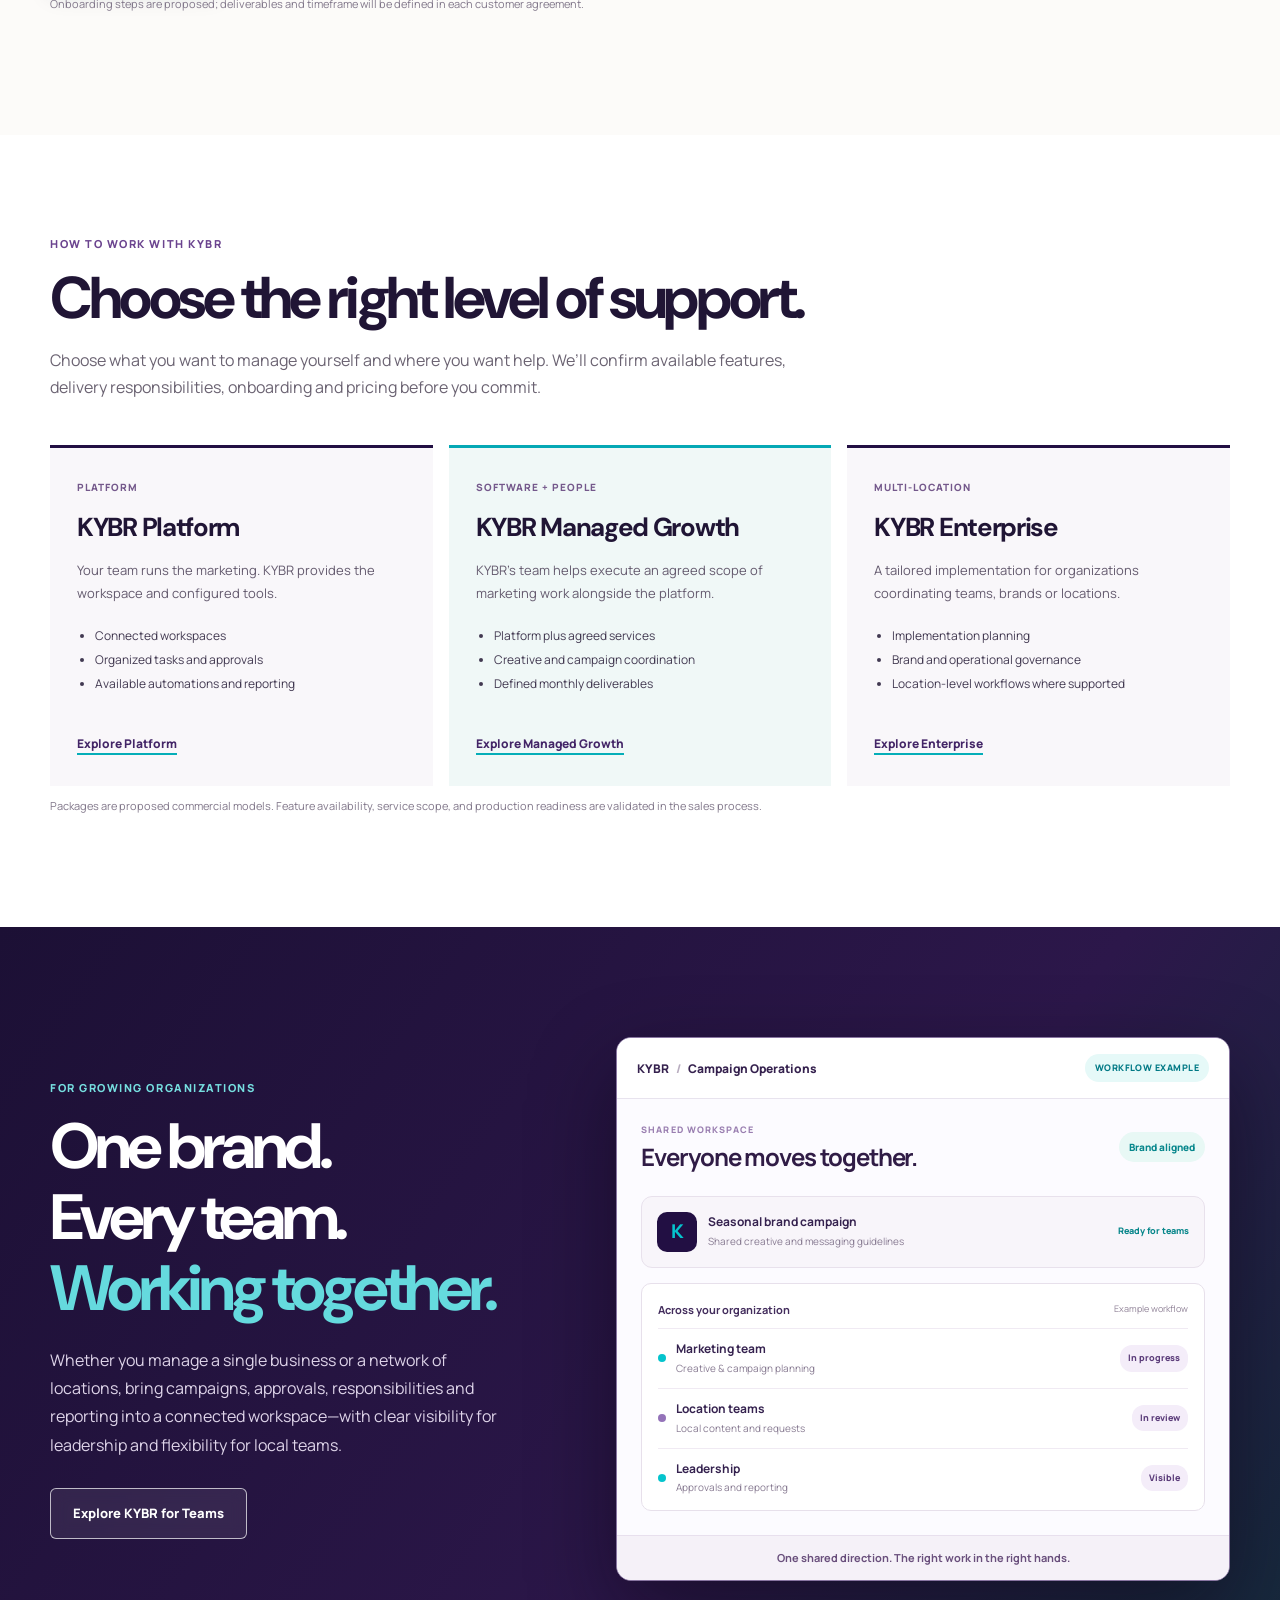
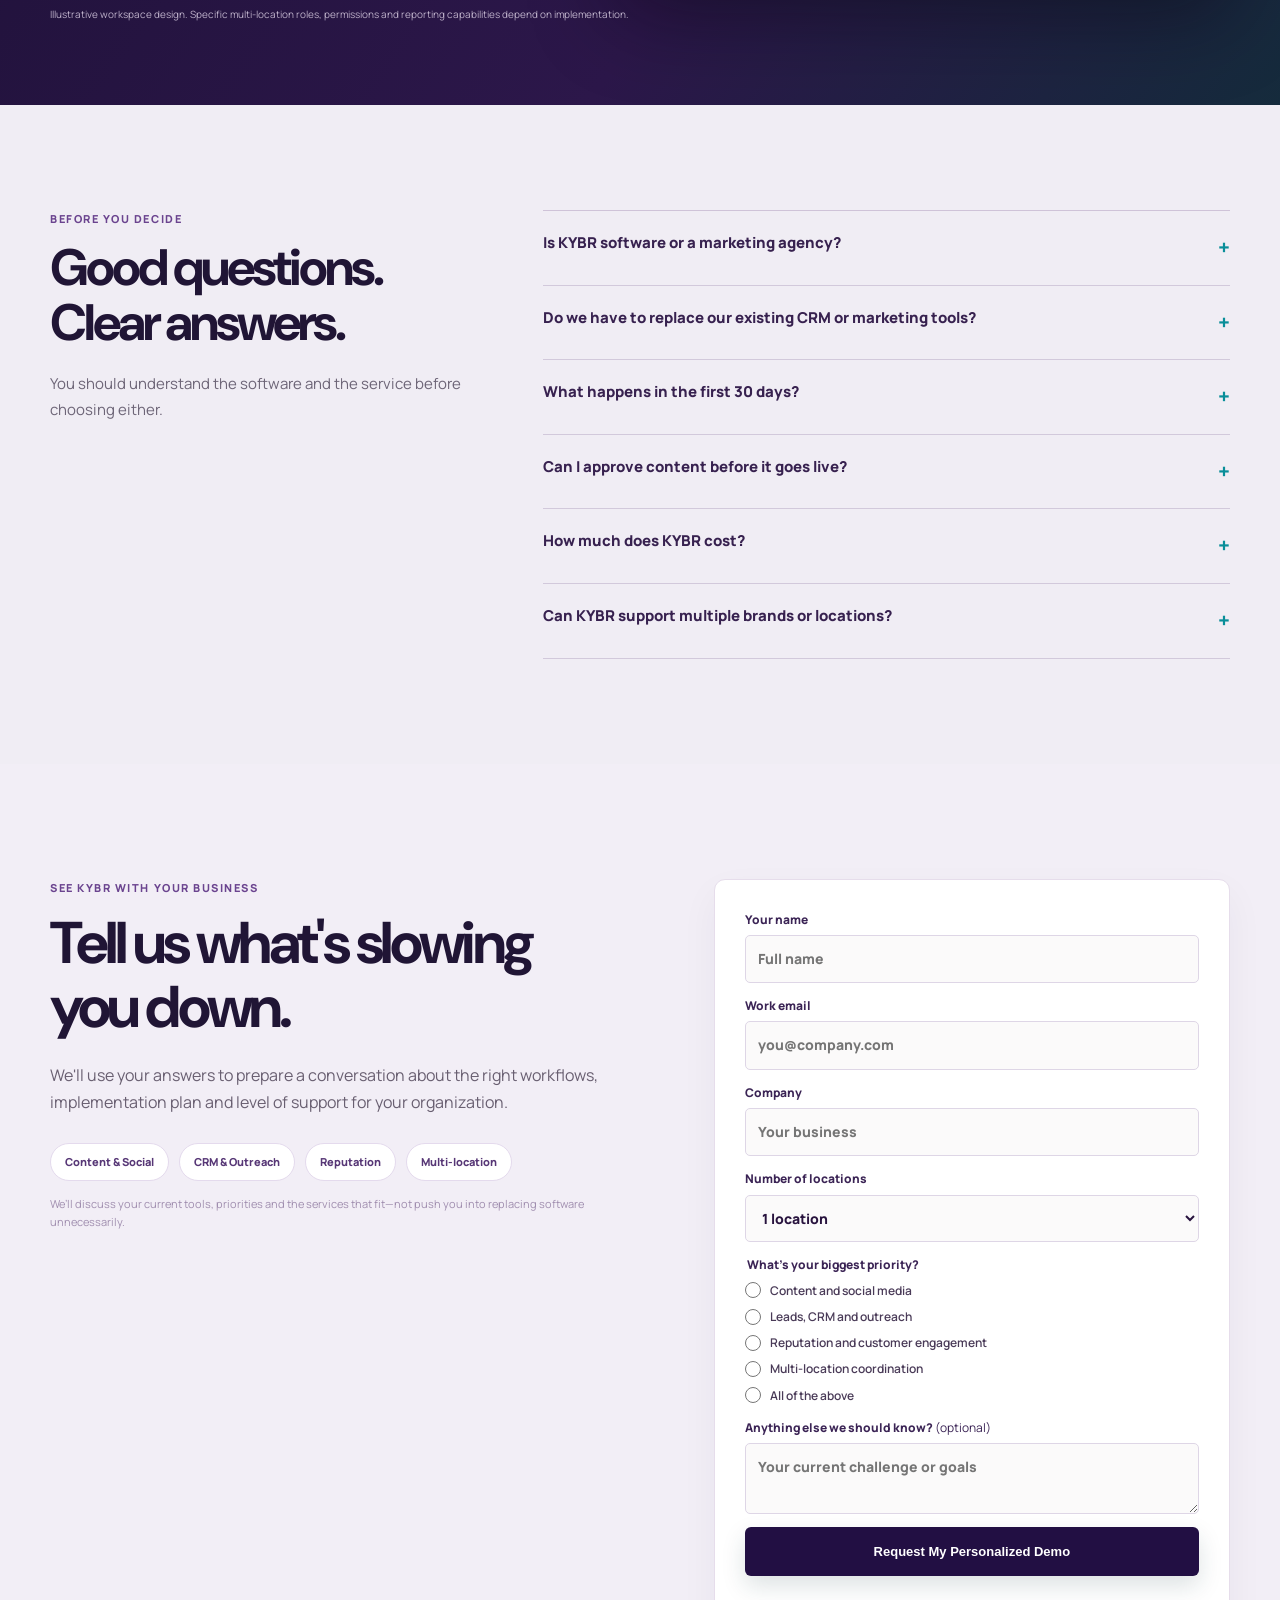
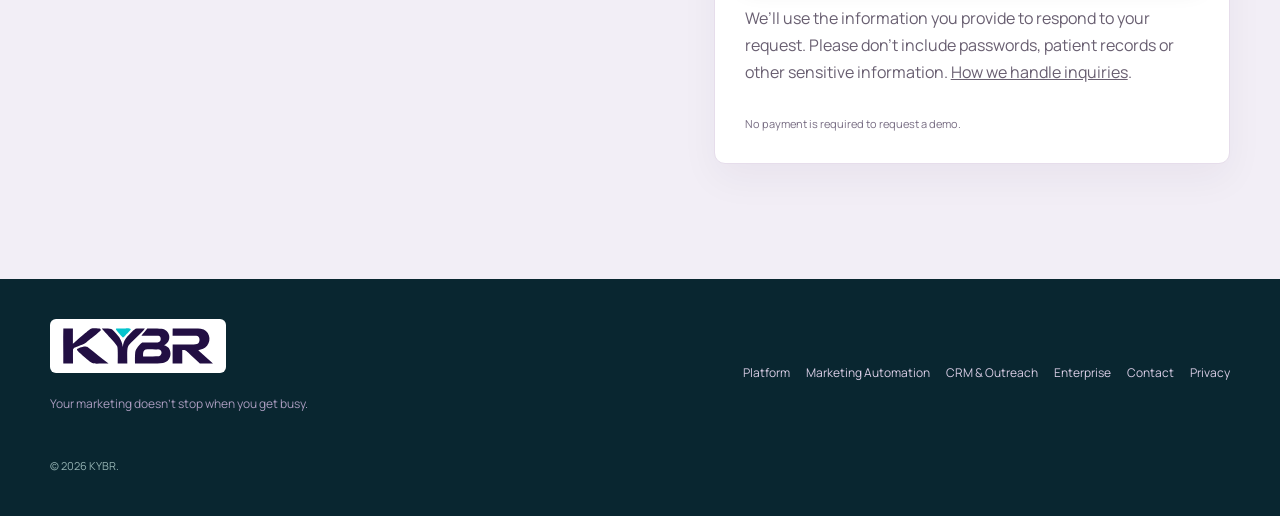
==== commit 3e5997d7: "Launch hardening: index.html accuracy, privacy, and conversion updates" ====
--- a/index.html
+++ b/index.html
@@ -1,9 +1,9 @@
 <!doctype html>
 <html lang="en"><head><meta charset="utf-8"><meta name="viewport" content="width=device-width, initial-scale=1">
 <meta name="theme-color" content="#140d27"><meta name="description" content="KYBR brings content, social media, CRM, reputation, sponsorship outreach, tasks, campaigns and reporting into one AI-powered growth operating system, backed by guided onboarding.">
-<meta property="og:title" content="KYBR | Your Entire Growth Operation. One Place.">
+<meta property="og:title" content="KYBR | Your marketing doesn’t stop when you get busy.">
 <meta property="og:description" content="The platform that connects your marketing, customer relationships, outreach and day-to-day execution.">
-<title>KYBR — AI Marketing &amp; Business Growth Operating System</title>
+<title>KYBR — Marketing Operations, Automation &amp; Managed Growth</title>\n<link rel="icon" type="image/svg+xml" href="./assets/kybr-logo.svg">
 <link rel="preconnect" href="https://fonts.googleapis.com"><link rel="preconnect" href="https://fonts.gstatic.com" crossorigin>
 <link href="https://fonts.googleapis.com/css2?family=DM+Sans:wght@400;500;600;700;800;900&family=Manrope:wght@400;500;600;700;800&display=swap" rel="stylesheet">
 <link rel="stylesheet" href="./growth.css"><link rel="stylesheet" href="./seo-ux.css"><link rel="stylesheet" href="./cinematic-home.css"><link rel="stylesheet" href="./showcase.css"><link rel="stylesheet" href="./editorial-unify.css"><link rel="stylesheet" href="./sales-experience.css"><link rel="stylesheet" href="./buyer-ready.css">
@@ -11,7 +11,7 @@
 <a class="skip-link" href="#main">Skip to main content</a>
 <header class="cine-header" id="site-header"><div class="cine-nav-wrap">
 <a href="./index.html" class="cine-logo" aria-label="KYBR homepage"><img src="./assets/kybr-logo.svg" alt="KYBR" width="154" height="37"></a>
-<button type="button" class="menu-btn cine-menu" id="growth-menu" aria-controls="growth-links" aria-expanded="false">Menu</button>
+<button type="button" class="menu-btn cine-menu" id="growth-menu" aria-label="Toggle navigation" aria-controls="growth-links" aria-expanded="false">Menu</button>
 <nav class="nav-links cine-nav" id="growth-links" aria-label="Main navigation"><a href="#workflow">How It Works</a><a href="#platform">Platform</a><a href="#brands">Our Work</a><a href="#onboarding">First 30 Days</a><a href="#plans">Solutions</a><a href="#faq">FAQs</a><a href="#contact" class="btn btn-primary">Book a Demo</a></nav>
 </div></header>
 <main id="main">
@@ -144,9 +144,9 @@
 <label for="growth-size">Number of locations<select id="growth-size" name="locations"><option>1 location</option><option>2–10 locations</option><option>11–50 locations</option><option>51+ locations</option></select></label>
 <fieldset><legend>What's your biggest priority?</legend><label class="fit-choice"><input type="radio" name="priority" value="Content and social media" required>Content and social media</label><label class="fit-choice"><input type="radio" name="priority" value="Leads, CRM and outreach">Leads, CRM and outreach</label><label class="fit-choice"><input type="radio" name="priority" value="Reputation and customer engagement">Reputation and customer engagement</label><label class="fit-choice"><input type="radio" name="priority" value="Multi-location coordination">Multi-location coordination</label><label class="fit-choice"><input type="radio" name="priority" value="All of the above">All of the above</label></fieldset>
 <label for="growth-goals">Anything else we should know? <span style="font-weight:400">(optional)</span><textarea id="growth-goals" name="goals" rows="2" placeholder="Your current challenge or goals"></textarea></label>
-<button class="btn btn-primary" type="submit">Request My Personalized Demo</button><small id="growth-form-status" role="status">We’ll use your details to respond to your demo request. No payment is required to inquire.</small>
+<button class="btn btn-primary" type="submit">Request My Personalized Demo</button><p class="form-data-notice">We’ll use the information you provide to respond to your request. Please don’t include passwords, patient records or other sensitive information. <a href="./privacy.html">How we handle inquiries</a>.</p><small id="growth-form-status" role="status" aria-live="polite">No payment is required to request a demo.</small>
 </form></div></section>
 </main>
-<footer class="cine-footer"><div class="container cine-footer-layout"><div><a class="cine-footer-logo" href="./index.html"><img src="./assets/kybr-logo.svg" alt="KYBR" width="150" height="36"></a><p>Your marketing doesn’t stop when you get busy.</p></div><nav aria-label="Footer navigation"><a href="#platform">Platform</a><a href="./marketing-automation.html">Marketing Automation</a><a href="./crm-outreach.html">CRM &amp; Outreach</a><a href="./enterprise.html">Enterprise</a><a href="#contact">Contact</a></nav><p>© <span id="current-year">2026</span> KYBR. Preview website.</p></div></footer>
+<footer class="cine-footer"><div class="container cine-footer-layout"><div><a class="cine-footer-logo" href="./index.html"><img src="./assets/kybr-logo.svg" alt="KYBR" width="150" height="36"></a><p>Your marketing doesn’t stop when you get busy.</p></div><nav aria-label="Footer navigation"><a href="#platform">Platform</a><a href="./marketing-automation.html">Marketing Automation</a><a href="./crm-outreach.html">CRM &amp; Outreach</a><a href="./enterprise.html">Enterprise</a><a href="#contact">Contact</a><a href="./privacy.html">Privacy</a></nav><p>© <span id="current-year">2026</span> KYBR.</p></div></footer>
 <script src="./growth.js"></script>
 </body></html>
--- a/buyer-ready.css
+++ b/buyer-ready.css
@@ -0,0 +1,31 @@
+/* KYBR buyer-readiness pass. Editorial rows instead of repetitive boxed dashboard grids. */
+.cinematic-home .buyer-capabilities{padding:105px 0;background:#faf9f7;scroll-margin-top:60px}
+.cinematic-home .buyer-capabilities-heading{display:grid;grid-template-columns:1.15fr .85fr;gap:65px;align-items:end;margin-bottom:35px}
+.cinematic-home .buyer-capabilities-heading h2{font-size:clamp(39px,4.7vw,65px);margin:15px 0 0;letter-spacing:-.068em}
+.cinematic-home .buyer-capabilities-heading h2 em{font-style:normal;color:#088f99}
+.cinematic-home .buyer-capabilities-heading p{font-size:16px;color:#675c6c;line-height:1.75}
+.cinematic-home .buyer-text-link{display:inline-block;color:#442764;text-decoration:none;border-bottom:2px solid #05c4cd;padding-bottom:5px;font-weight:800;font-size:13px;margin-top:10px}
+.cinematic-home .buyer-capability-list{display:grid;grid-template-columns:repeat(2,minmax(0,1fr));gap:0 50px;border-top:1px solid #d8d0de}
+.cinematic-home .buyer-capability{display:grid;grid-template-columns:30px 1fr 20px;gap:16px;align-items:start;border-bottom:1px solid #d8d0de;padding:29px 5px;text-decoration:none;min-width:0}
+.cinematic-home .buyer-capability:hover h3{color:#038c96}
+.cinematic-home .buyer-number{color:#8d7b99;font-size:11px;font-weight:900;padding-top:6px}
+.cinematic-home .buyer-capability h3{font-size:clamp(19px,2vw,26px);line-height:1.2;margin:0 0 9px;color:#301a48;letter-spacing:-.045em}
+.cinematic-home .buyer-capability p{font-size:13px;color:#6d6373;margin:0;line-height:1.75}
+.cinematic-home .buyer-direction{color:#05aab4;font-size:18px}
+.cinematic-home .buyer-footnote{font-size:11px;color:#756c79;margin-top:20px}
+.cinematic-home .buyer-faq{padding:105px 0;background:#f0edf4;scroll-margin-top:70px}
+.cinematic-home .buyer-faq-inner{display:grid;grid-template-columns:.75fr 1.25fr;gap:80px;align-items:start}
+.cinematic-home .buyer-faq-intro h2{font-size:clamp(38px,4vw,56px);margin:12px 0 20px}
+.cinematic-home .buyer-faq-intro p{color:#6d6577;font-size:15px}
+.cinematic-home .buyer-faq-list{border-top:1px solid #cfc3d8}
+.cinematic-home .buyer-faq-list details{border-bottom:1px solid #d2c9db;padding:20px 0}
+.cinematic-home .buyer-faq-list summary{font-weight:800;cursor:pointer;font-size:15px;color:#37214f;display:flex;gap:14px;justify-content:space-between;list-style:none}
+.cinematic-home .buyer-faq-list summary::-webkit-details-marker{display:none}
+.cinematic-home .buyer-faq-list summary:after{content:'+';color:#098e99;font-size:21px}
+.cinematic-home .buyer-faq-list details[open] summary:after{content:'−'}
+.cinematic-home .buyer-faq-list details p{font-size:13px;line-height:1.8;color:#655b6e;margin:15px 0 2px}
+.cinematic-home .offer-list .offer{border-top-width:3px}
+.cinematic-home .offer ul{margin:20px 0;padding-left:18px}
+.cinematic-home .offer a:hover,.cinematic-home .buyer-text-link:hover{text-decoration:none;color:#0394a0}
+@media(max-width:800px){.cinematic-home .buyer-capabilities-heading,.cinematic-home .buyer-faq-inner{grid-template-columns:1fr;gap:12px}.cinematic-home .buyer-capability-list{grid-template-columns:1fr}.cinematic-home .buyer-capability{padding:21px 0}}
+@media(max-width:700px){.cinematic-home .buyer-capabilities,.cinematic-home .buyer-faq{padding:72px 0}.cinematic-home .buyer-capabilities-heading h2{font-size:clamp(35px,8vw,49px)}.cinematic-home .buyer-faq-intro h2{font-size:36px}.cinematic-home .buyer-faq-list summary{font-size:14px}}
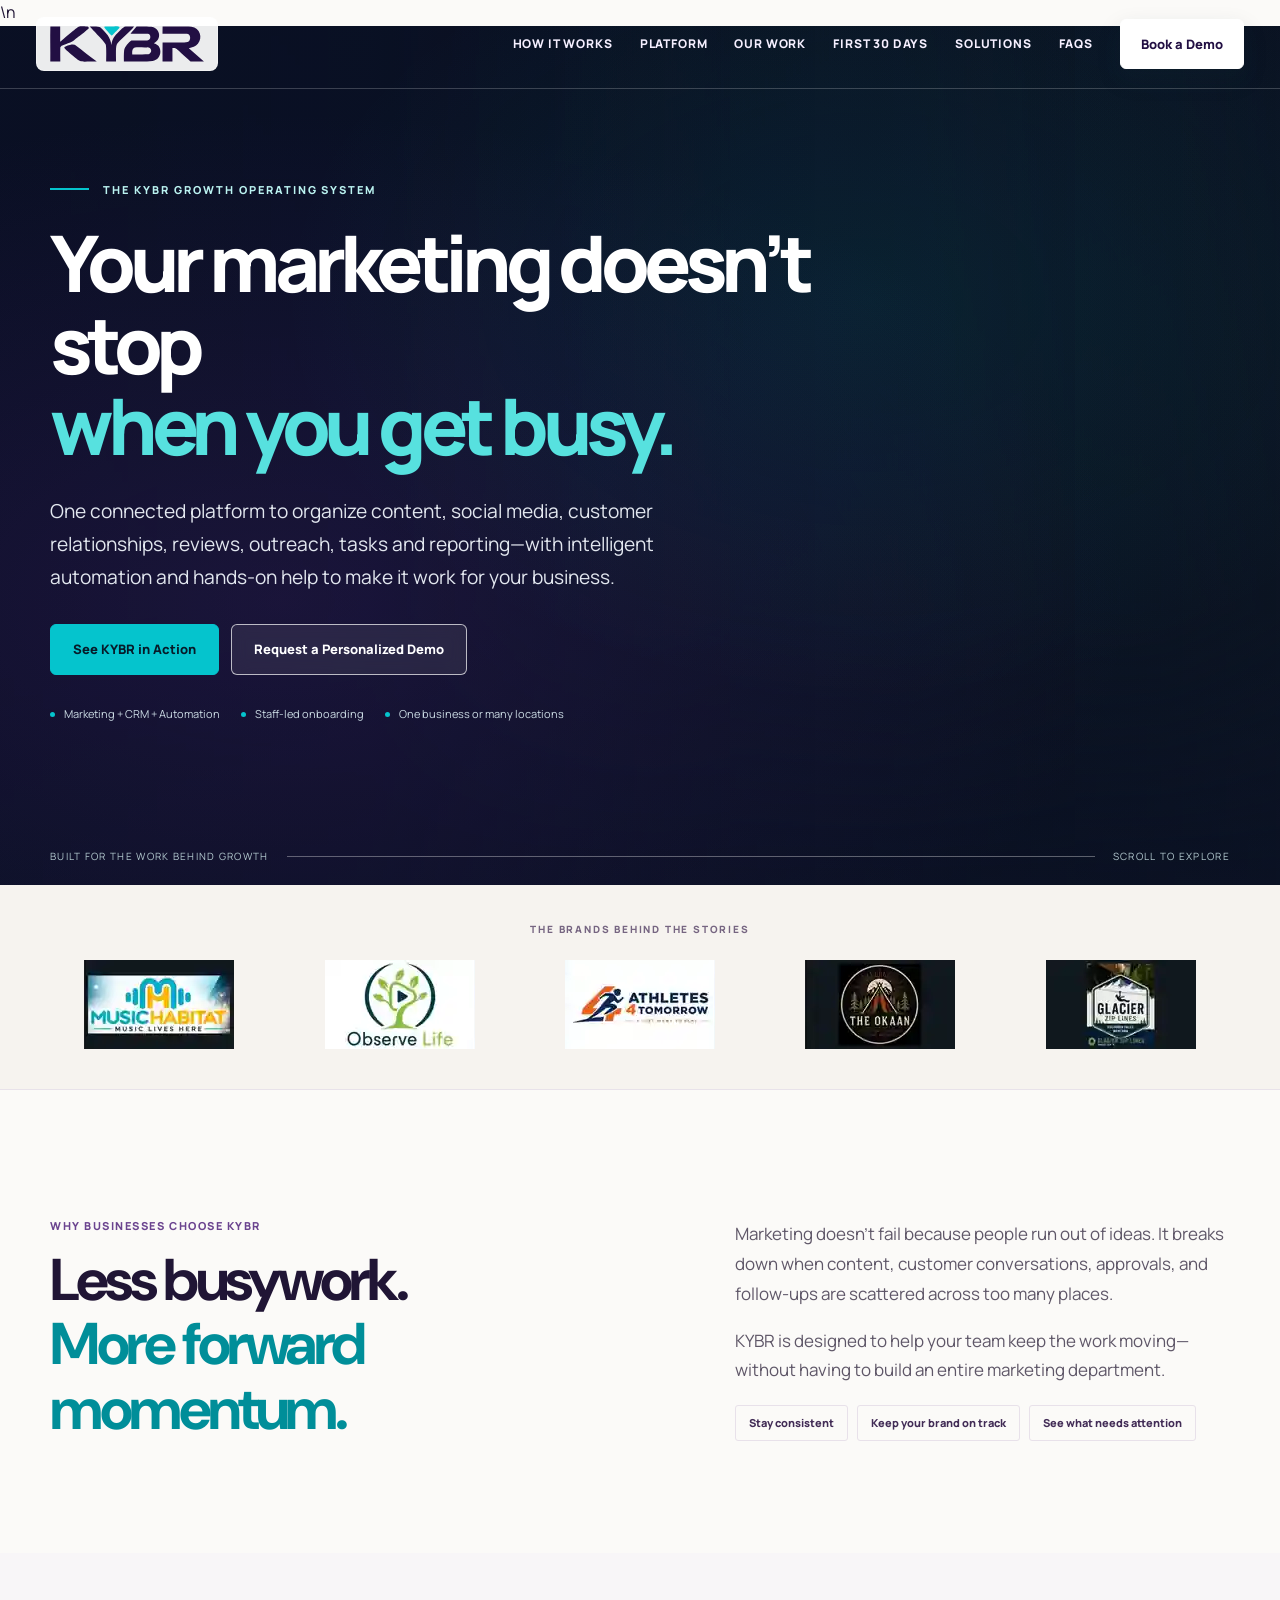
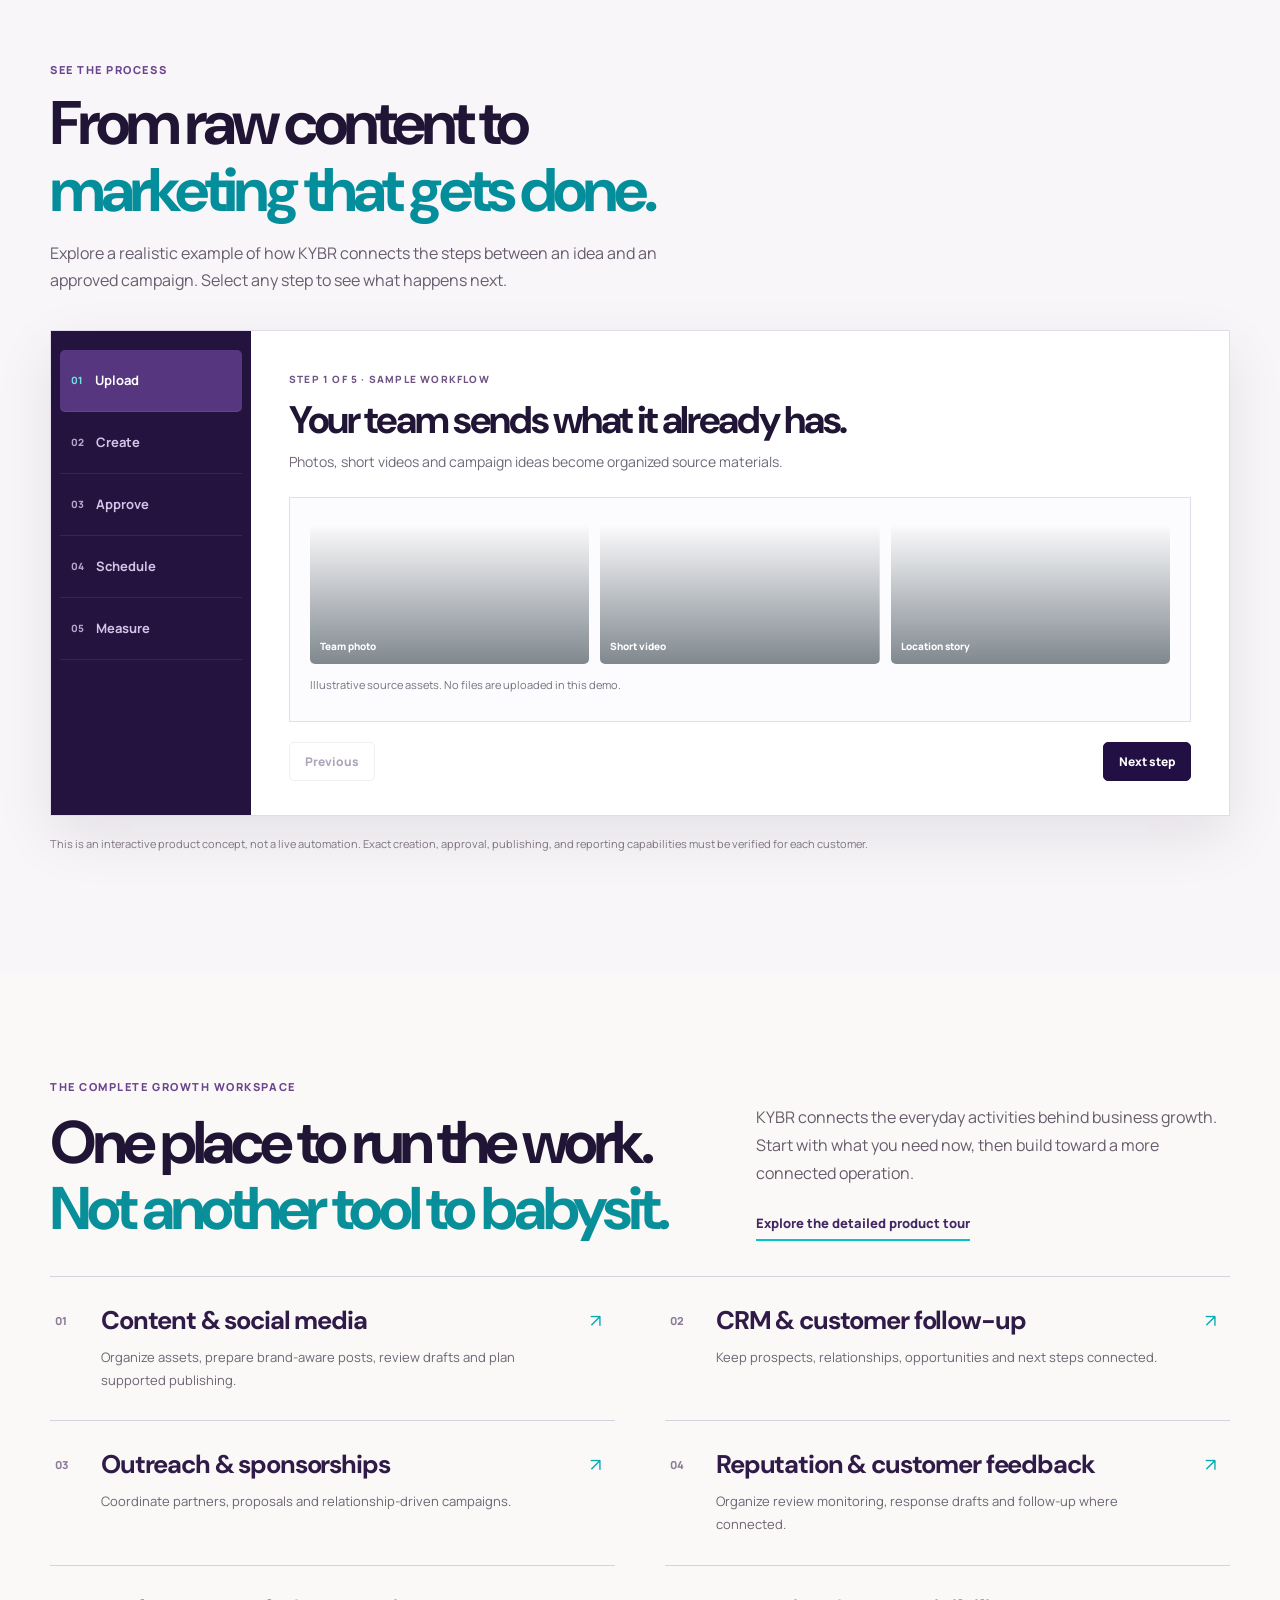
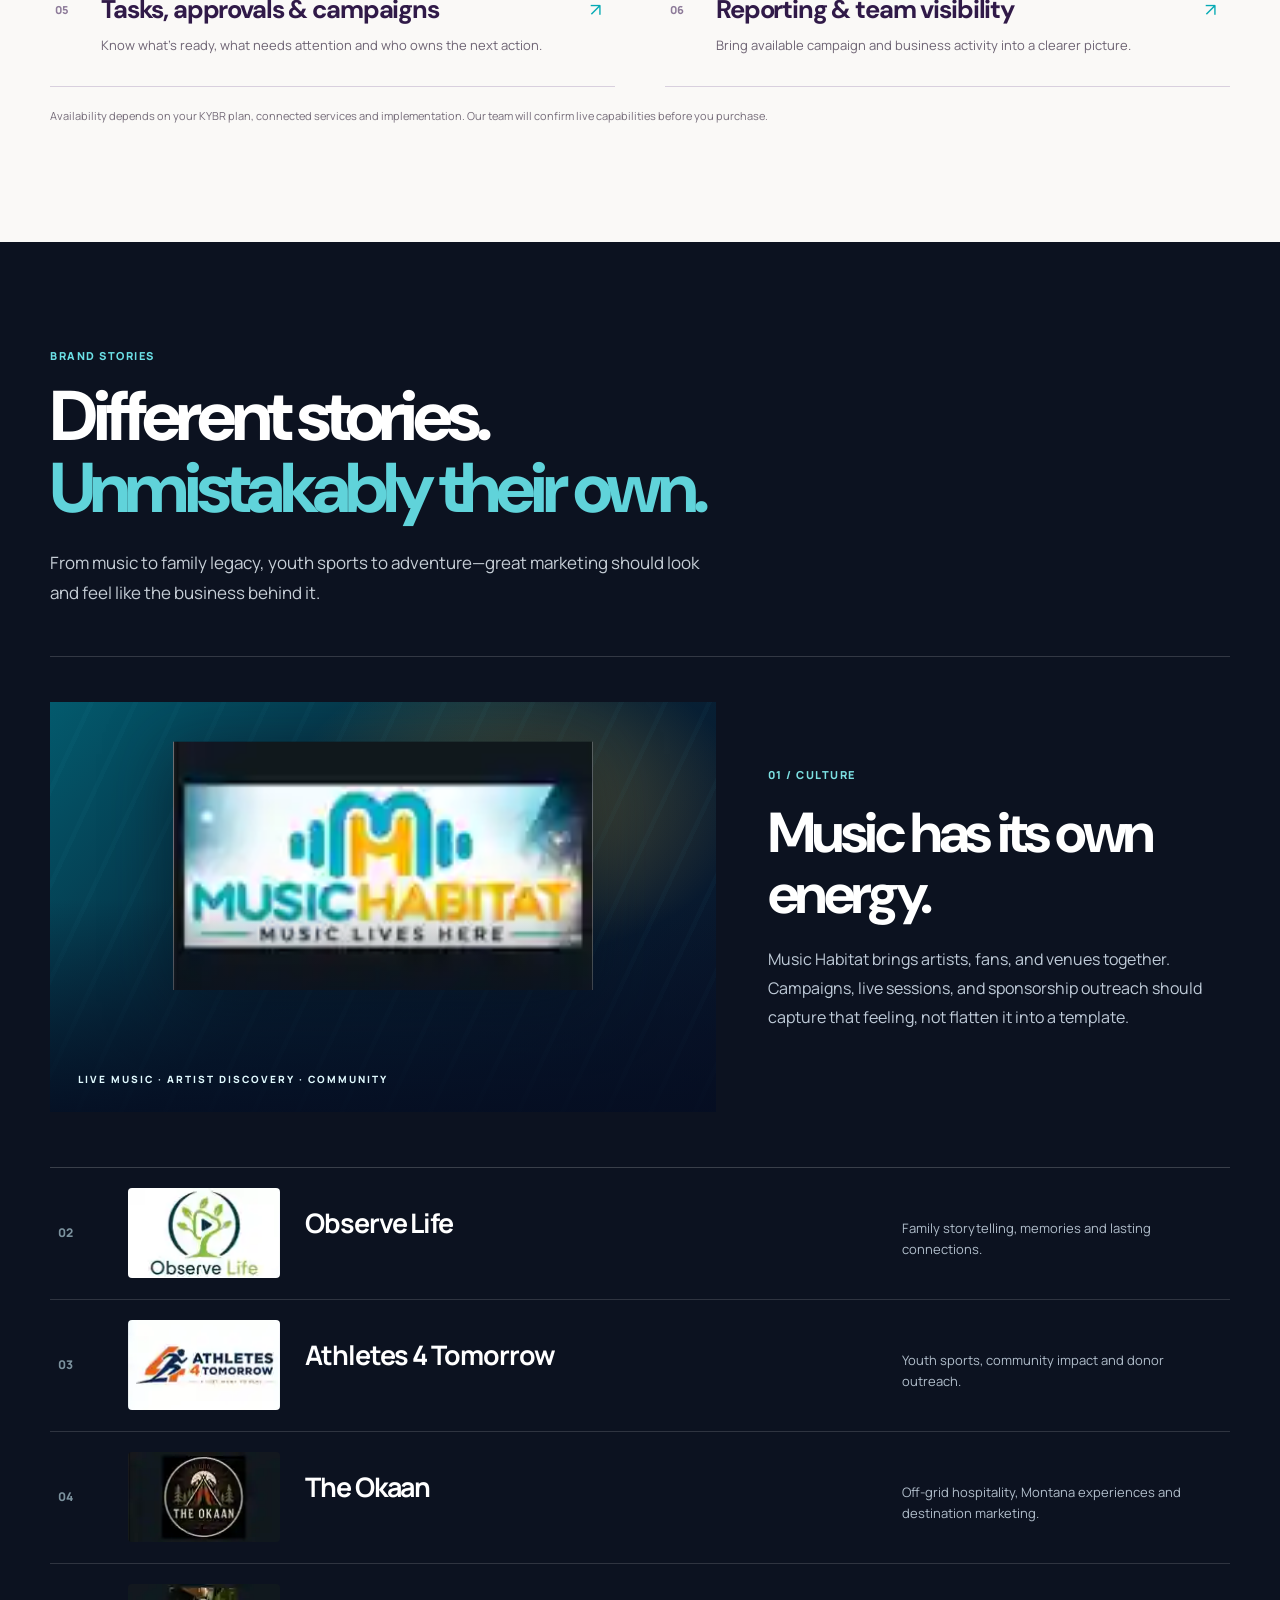
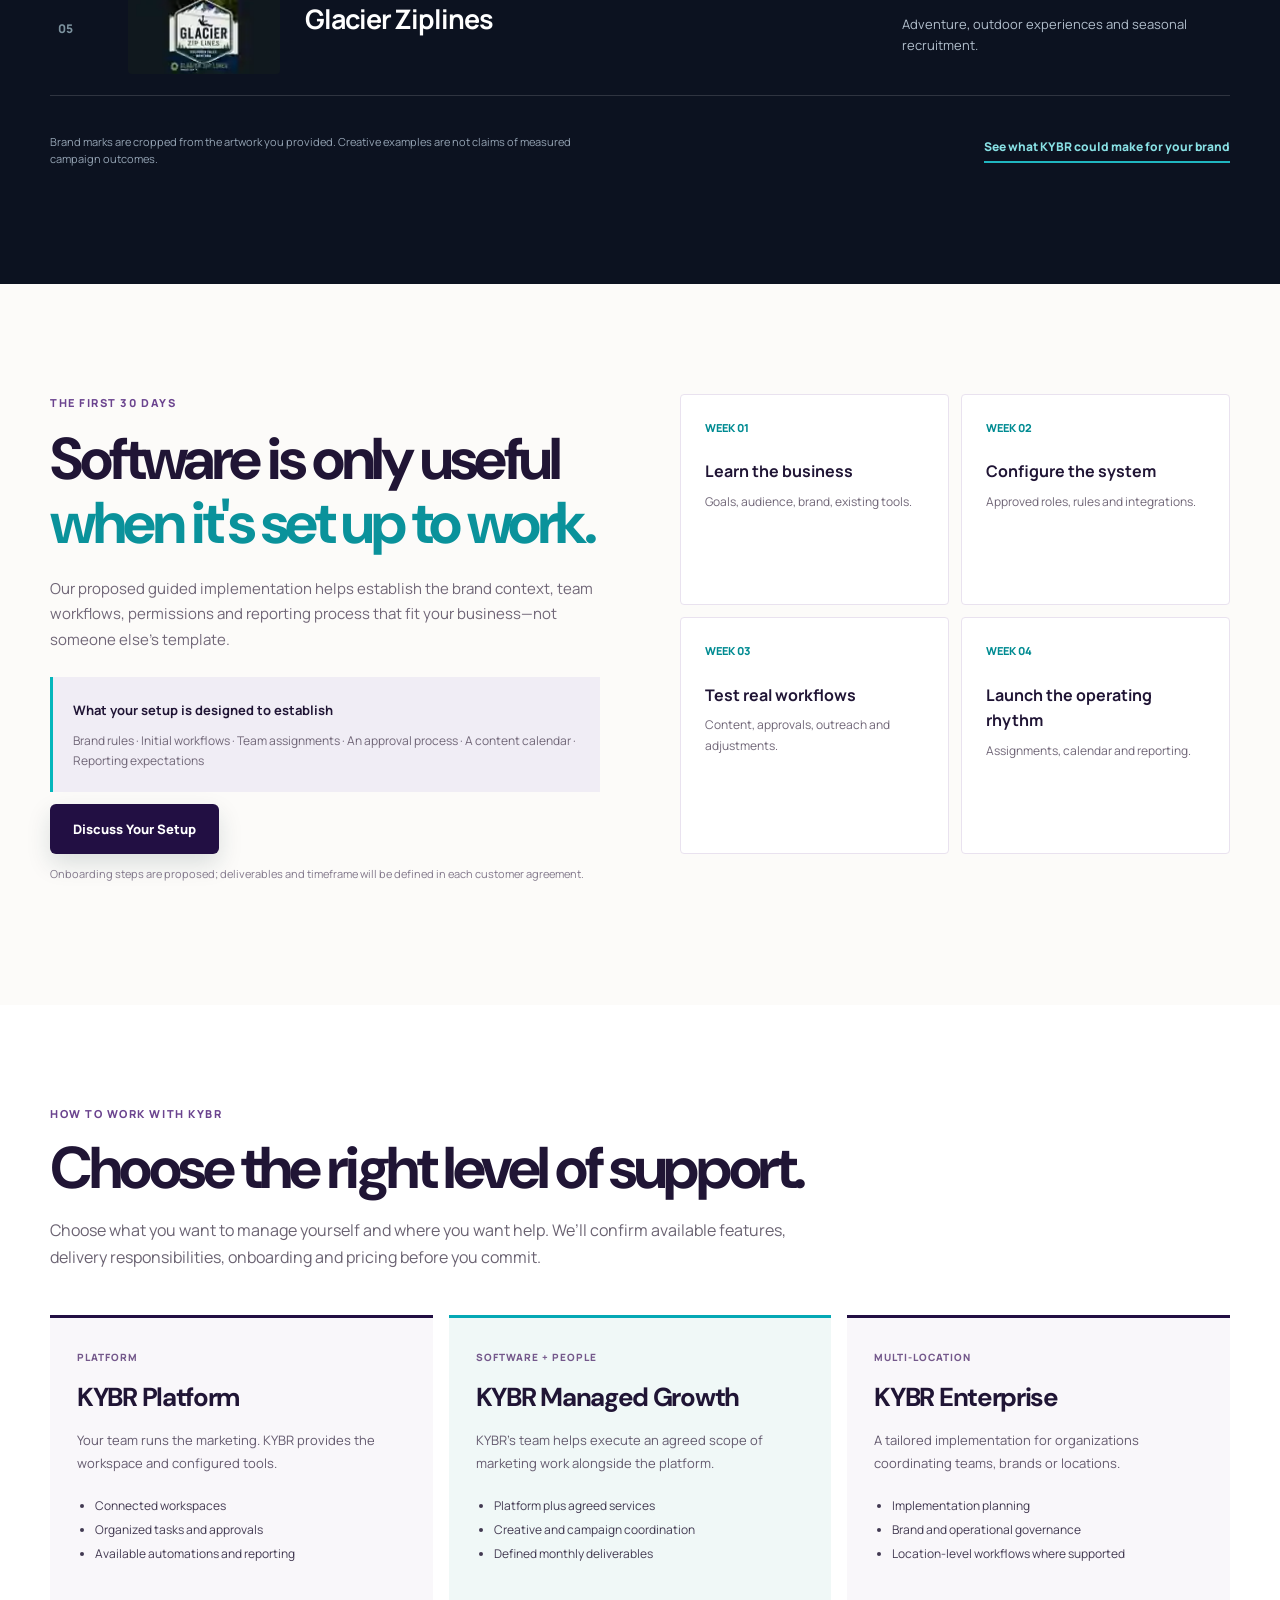
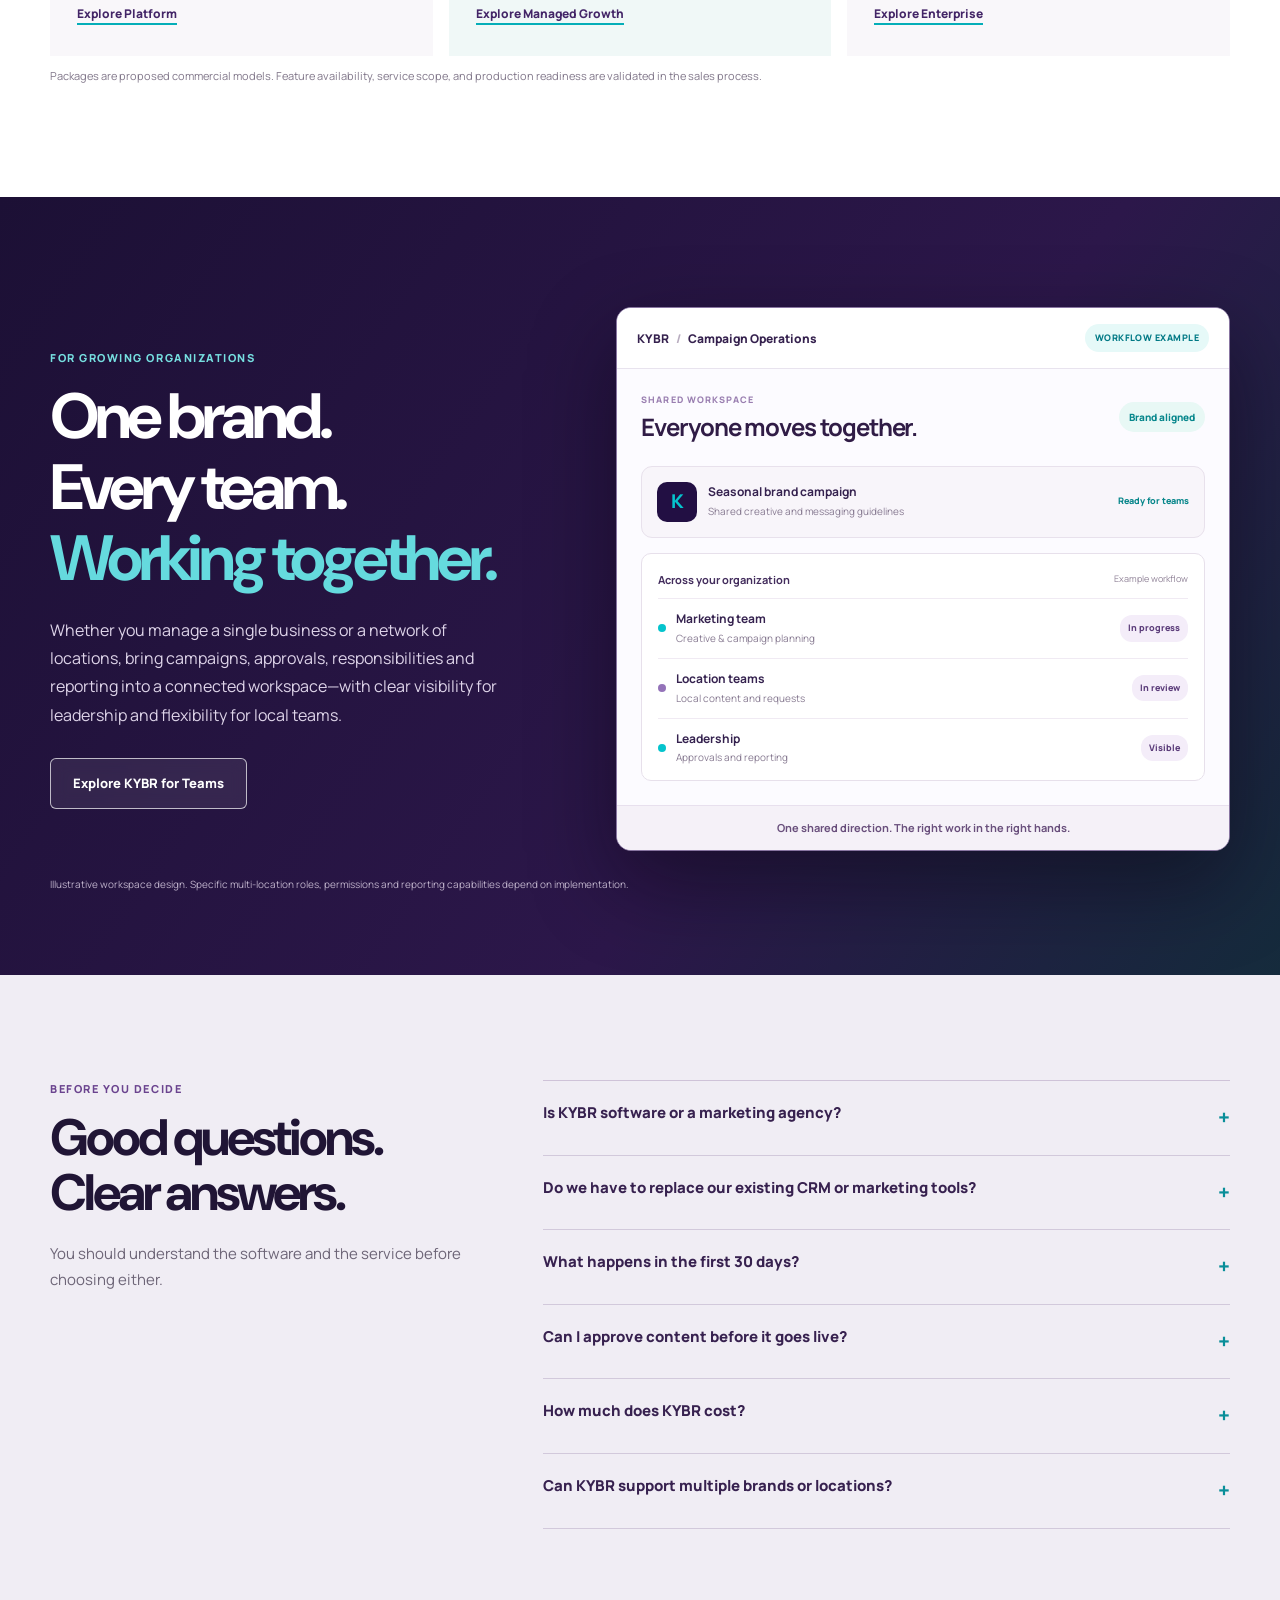
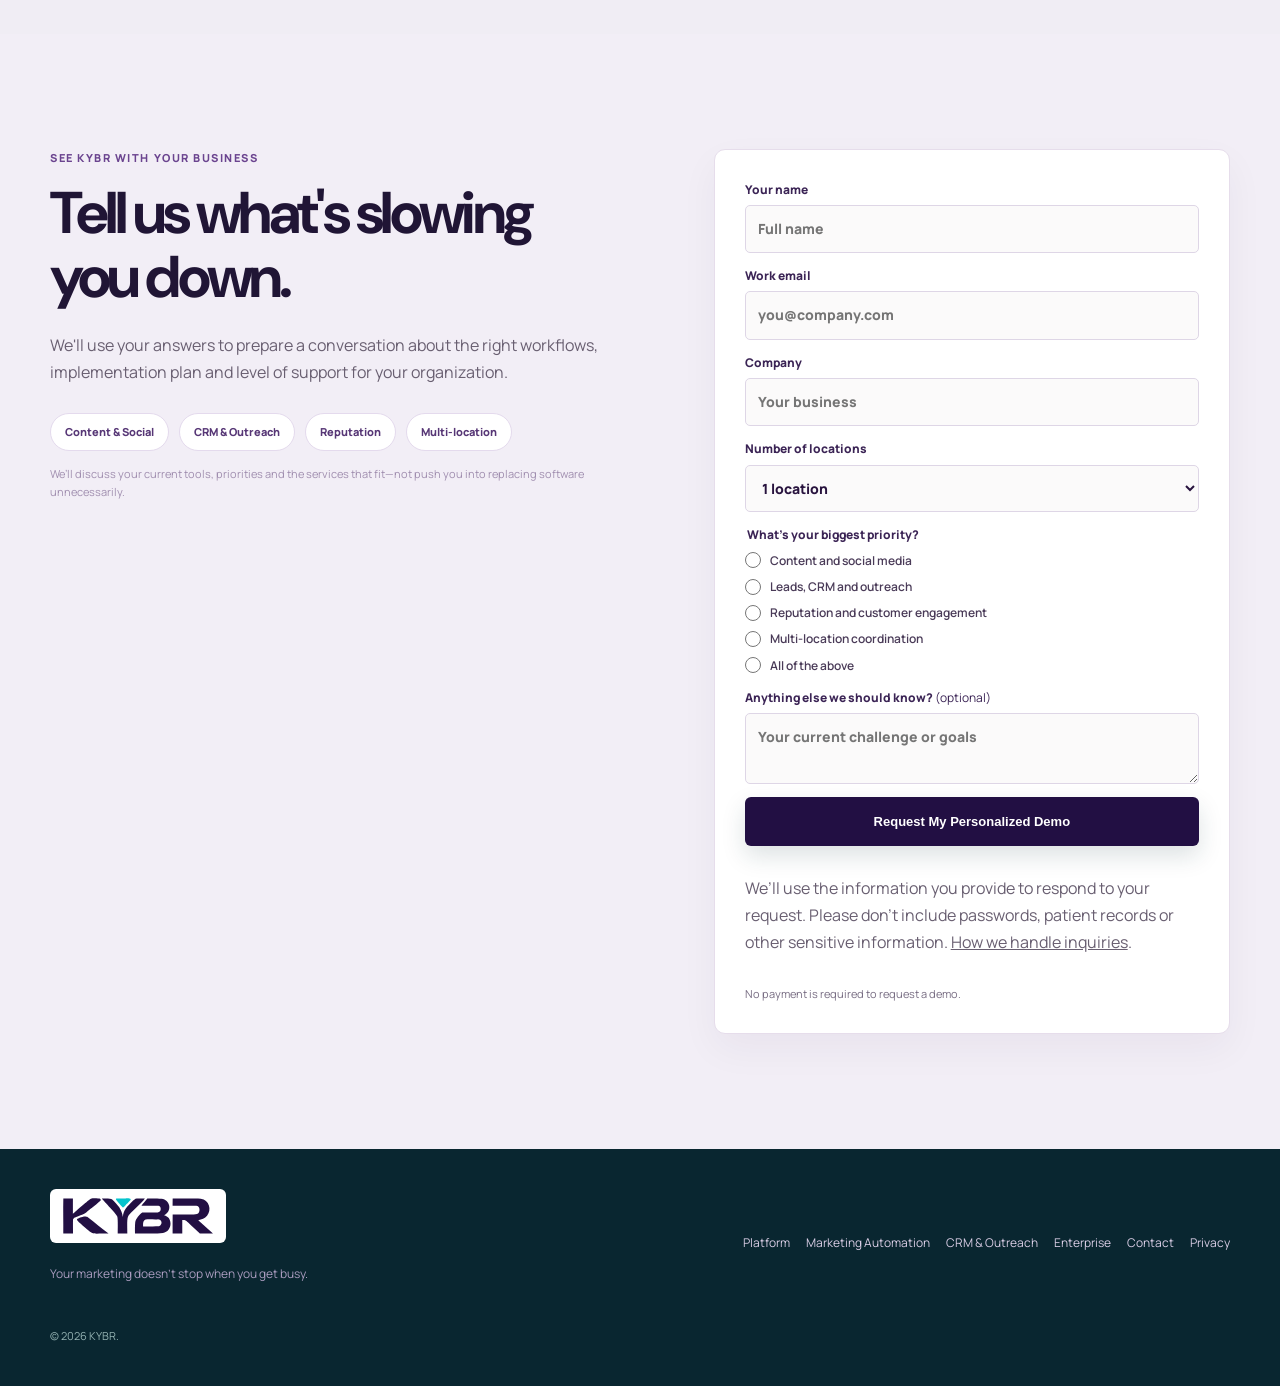
==== commit f9a294ec: "Remove redundant content section and two fragile remote placeholder photographs" ====
--- a/index.html
+++ b/index.html
@@ -81,10 +81,6 @@
 </div><p class="buyer-footnote">Availability depends on your KYBR plan, connected services and implementation. Our team will confirm live capabilities before you purchase.</p>
 </div></section>
 
-<section class="cine-feature cine-feature-content" id="content"><div class="container cine-feature-layout">
-<div class="cine-feature-art cine-content-art"><div class="cine-image-frame"><img src="https://images.unsplash.com/photo-1521737711867-e3b97375f902?auto=format&fit=crop&w=1100&q=82" loading="lazy" alt="Team collaborating on a project"><span>CAPTURE YOUR EVERYDAY MOMENTS</span></div><div class="cine-sample-post"><span class="small-top">CREATIVE PREVIEW</span><img src="https://images.unsplash.com/photo-1552664730-d307ca884978?auto=format&fit=crop&w=900&q=82" loading="lazy" alt="People reviewing creative work"><strong>Made for your brand</strong><small>Draft for your review</small></div></div>
-<div class="cine-feature-copy"><span class="eyebrow">BUILT AROUND YOUR BUSINESS</span><h2>Keep creating.<br>Keep approving.<br><em>Keep moving.</em></h2>
-<p>KYBR aims to make your existing team more effective. Give the system your brand standards and content, then organize creative work, approvals, schedules and follow-ups in one place.</p><div class="cine-keywords"><span>Content</span><span>Team ownership</span><span>Approval</span><span>Follow-through</span></div><a class="btn btn-primary" href="./brand-lab.html">Preview Your Brand</a><p class="cine-fineprint">Preview tools are illustrative; production publishing requires configured integrations.</p></div></div></section>
 <section class="brand-showcase" id="portfolio"><div class="container">
 <div class="showcase-heading"><span class="eyebrow">BRAND STORIES</span><h2>Different stories.<br><em>Unmistakably their own.</em></h2><p>From music to family legacy, youth sports to adventure—great marketing should look and feel like the business behind it.</p></div>
 <div class="portfolio-editorial">
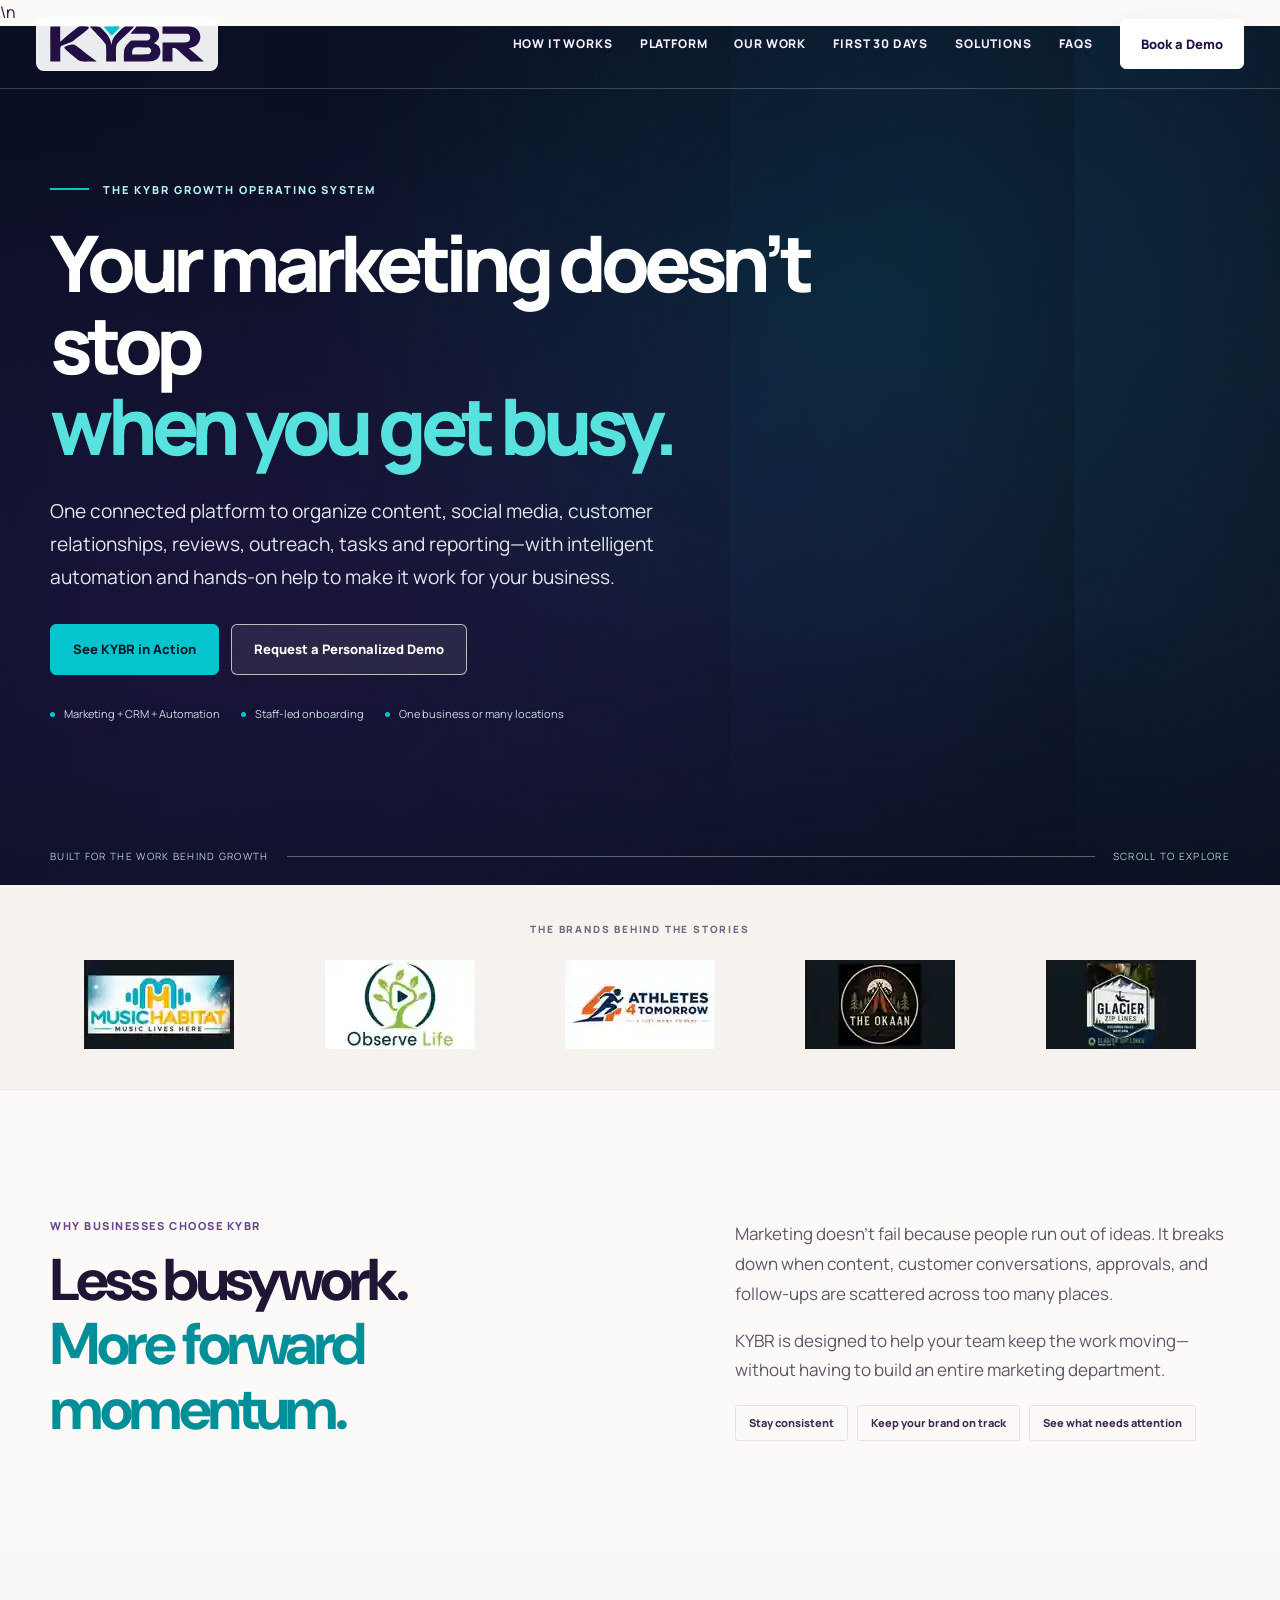
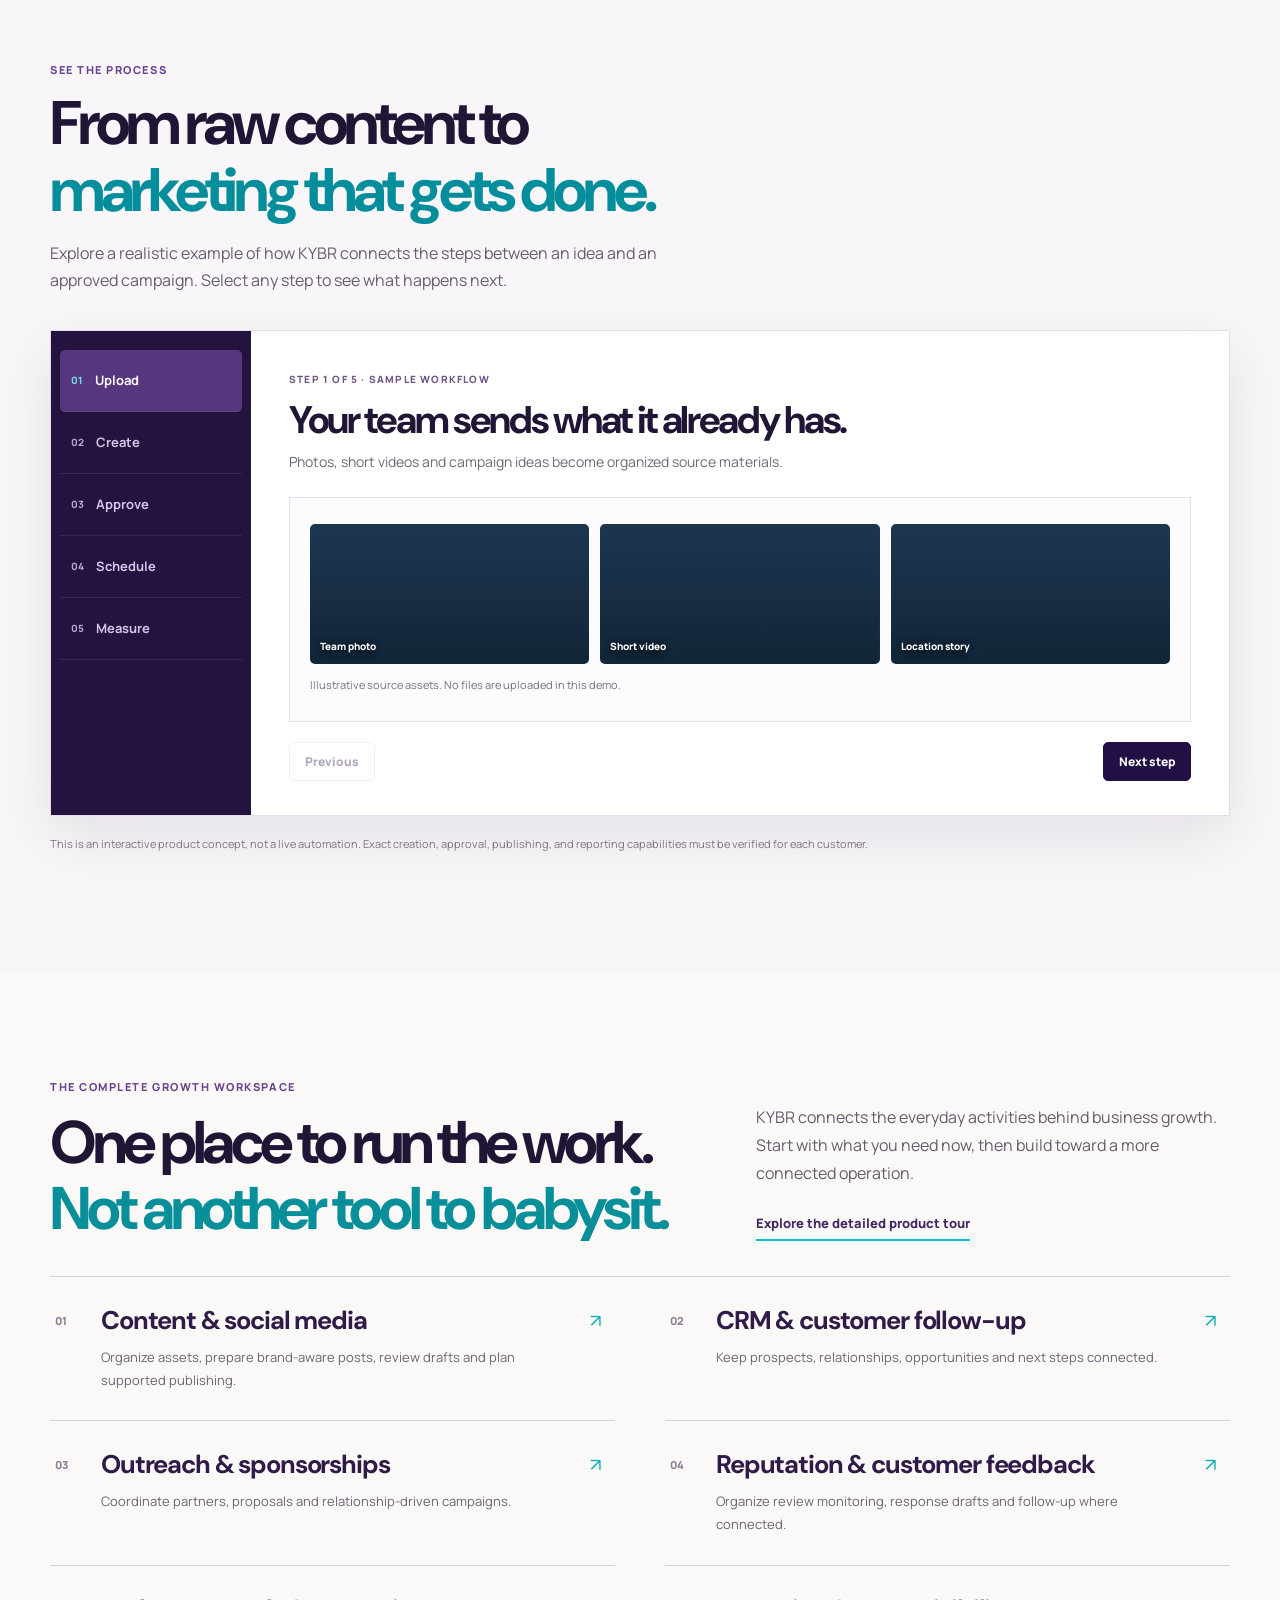
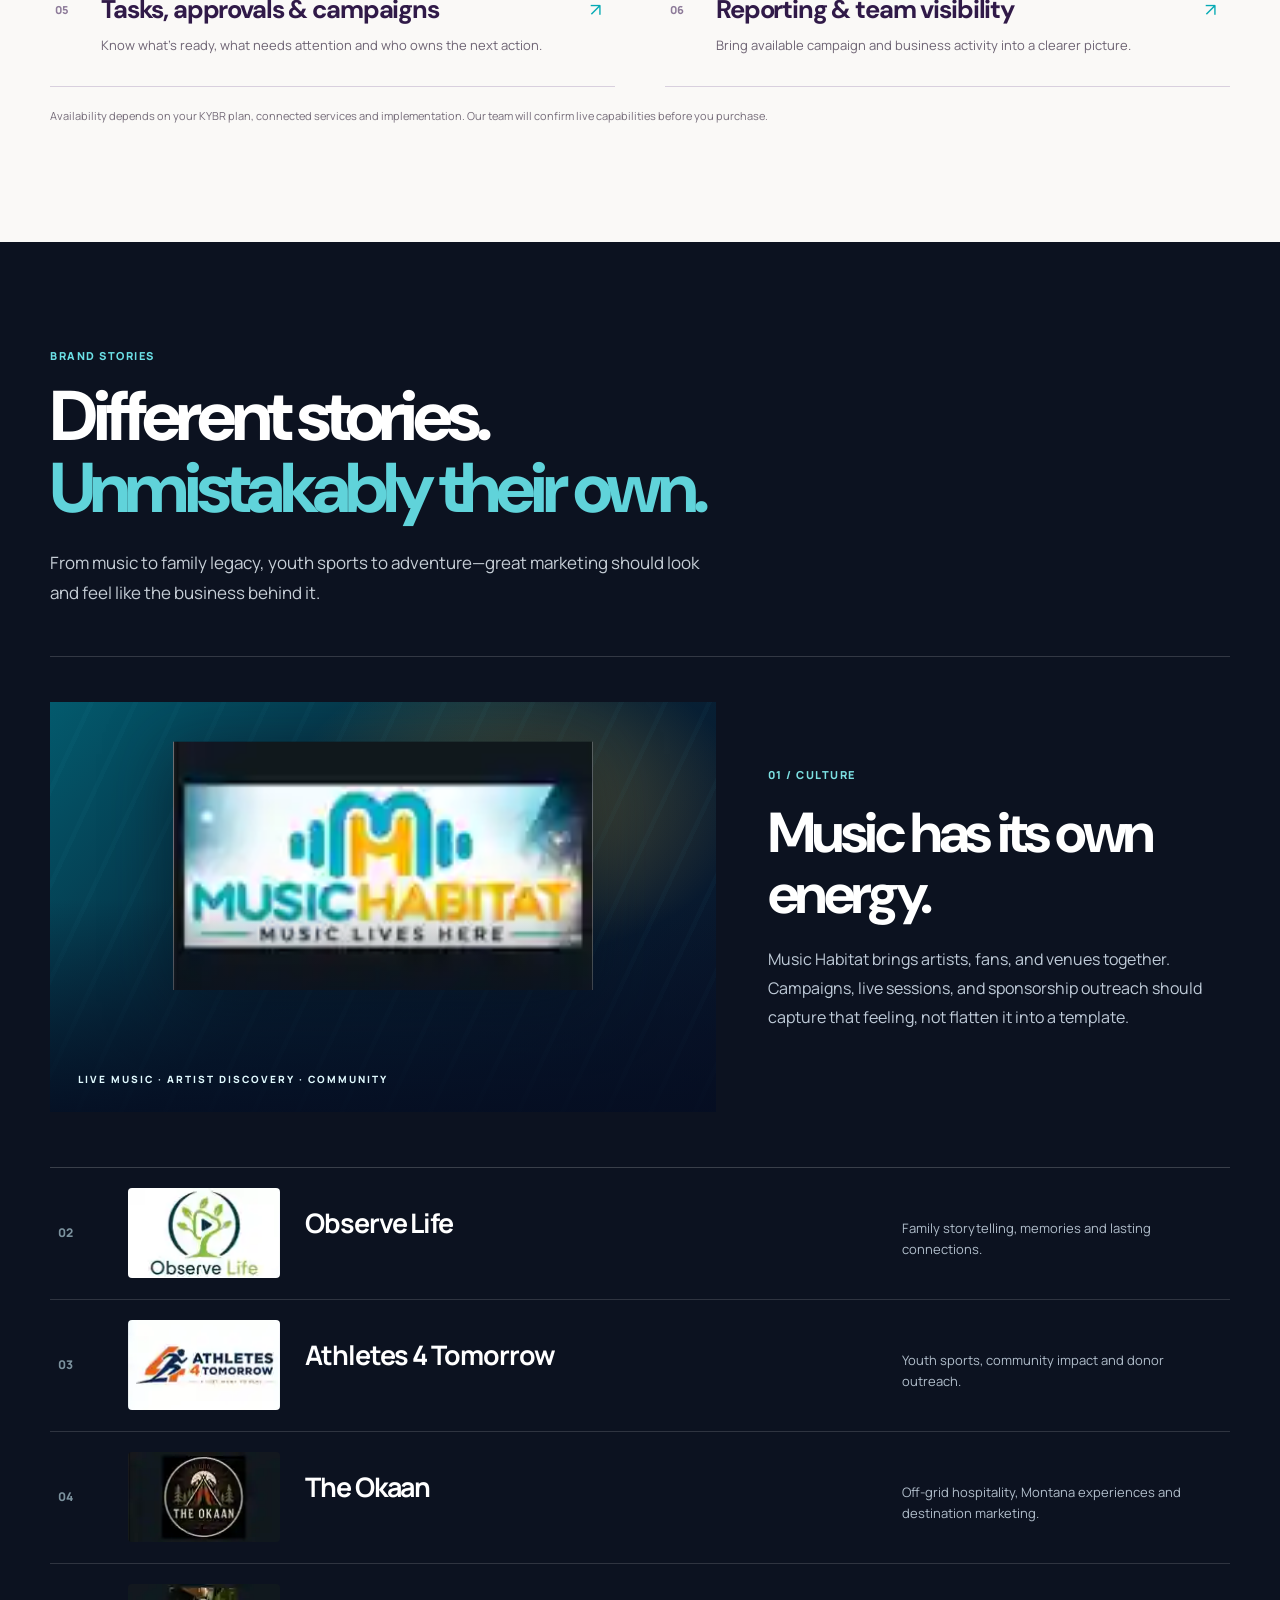
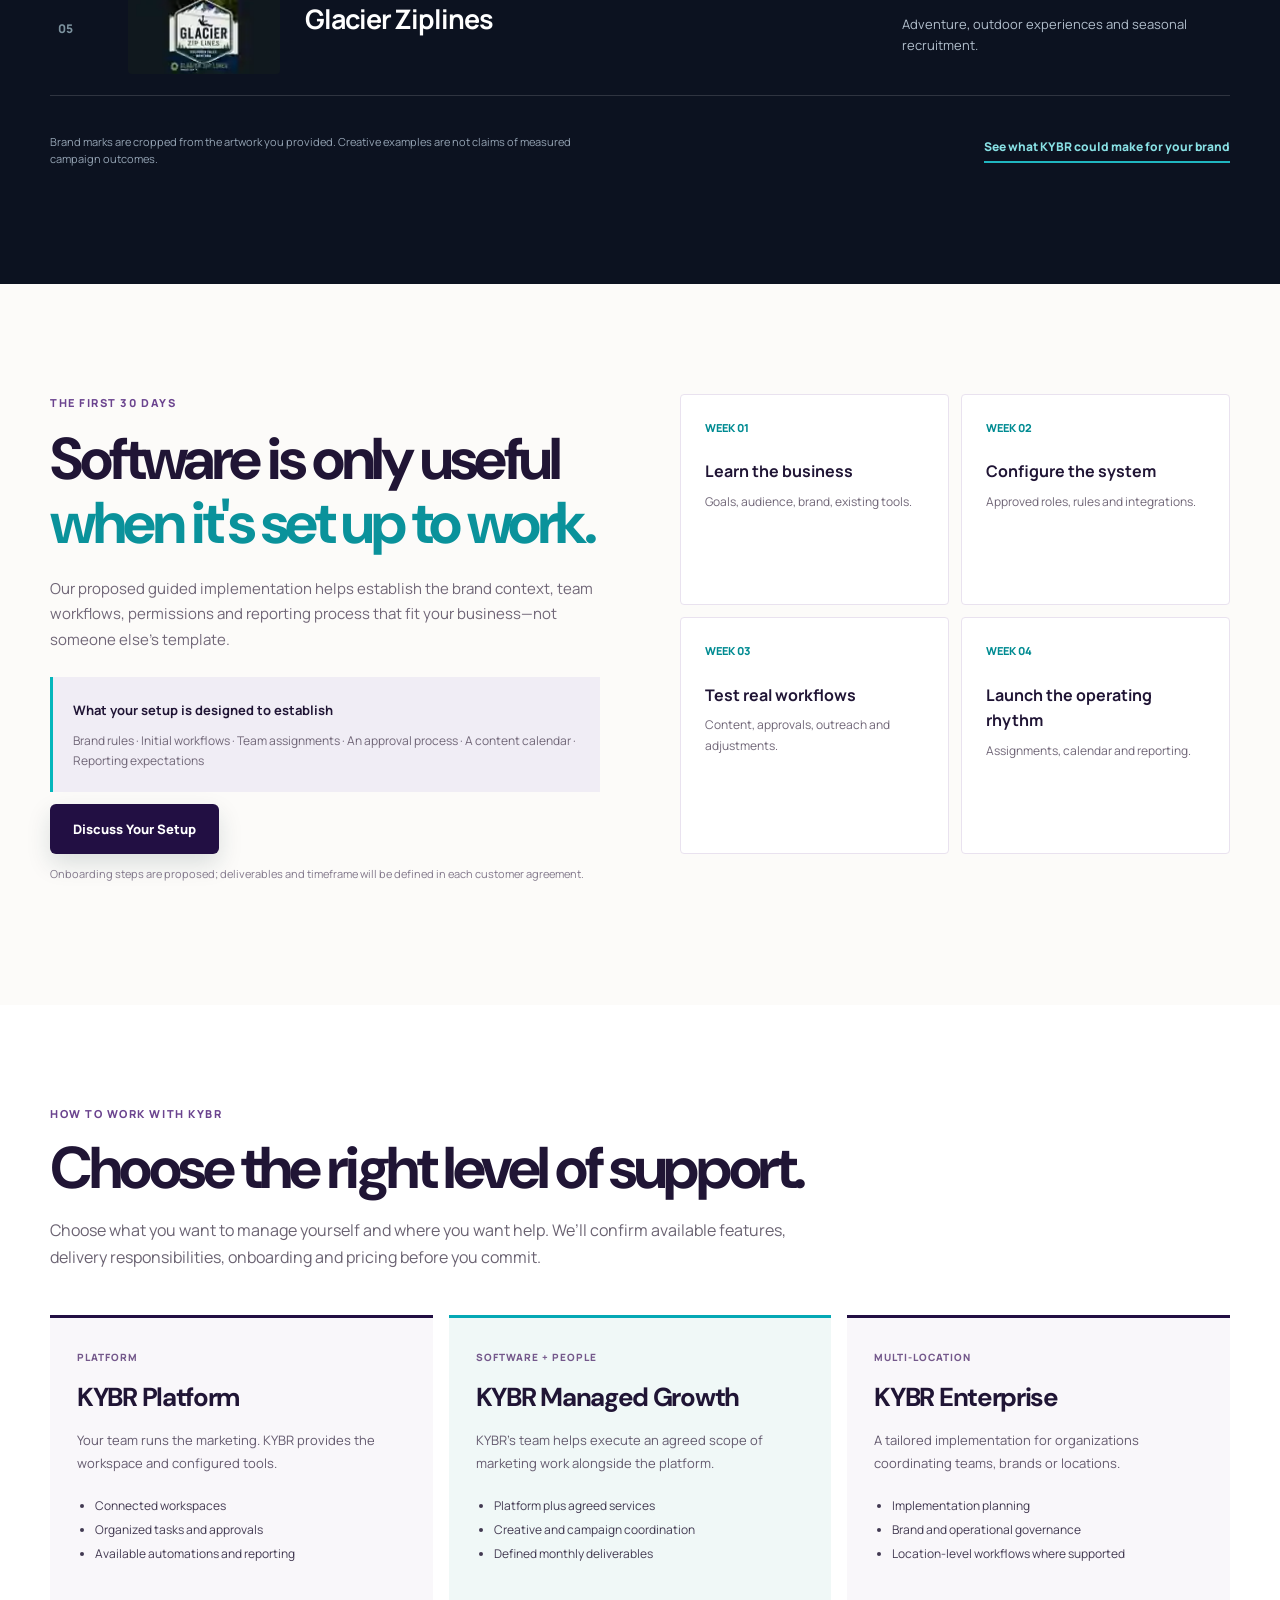
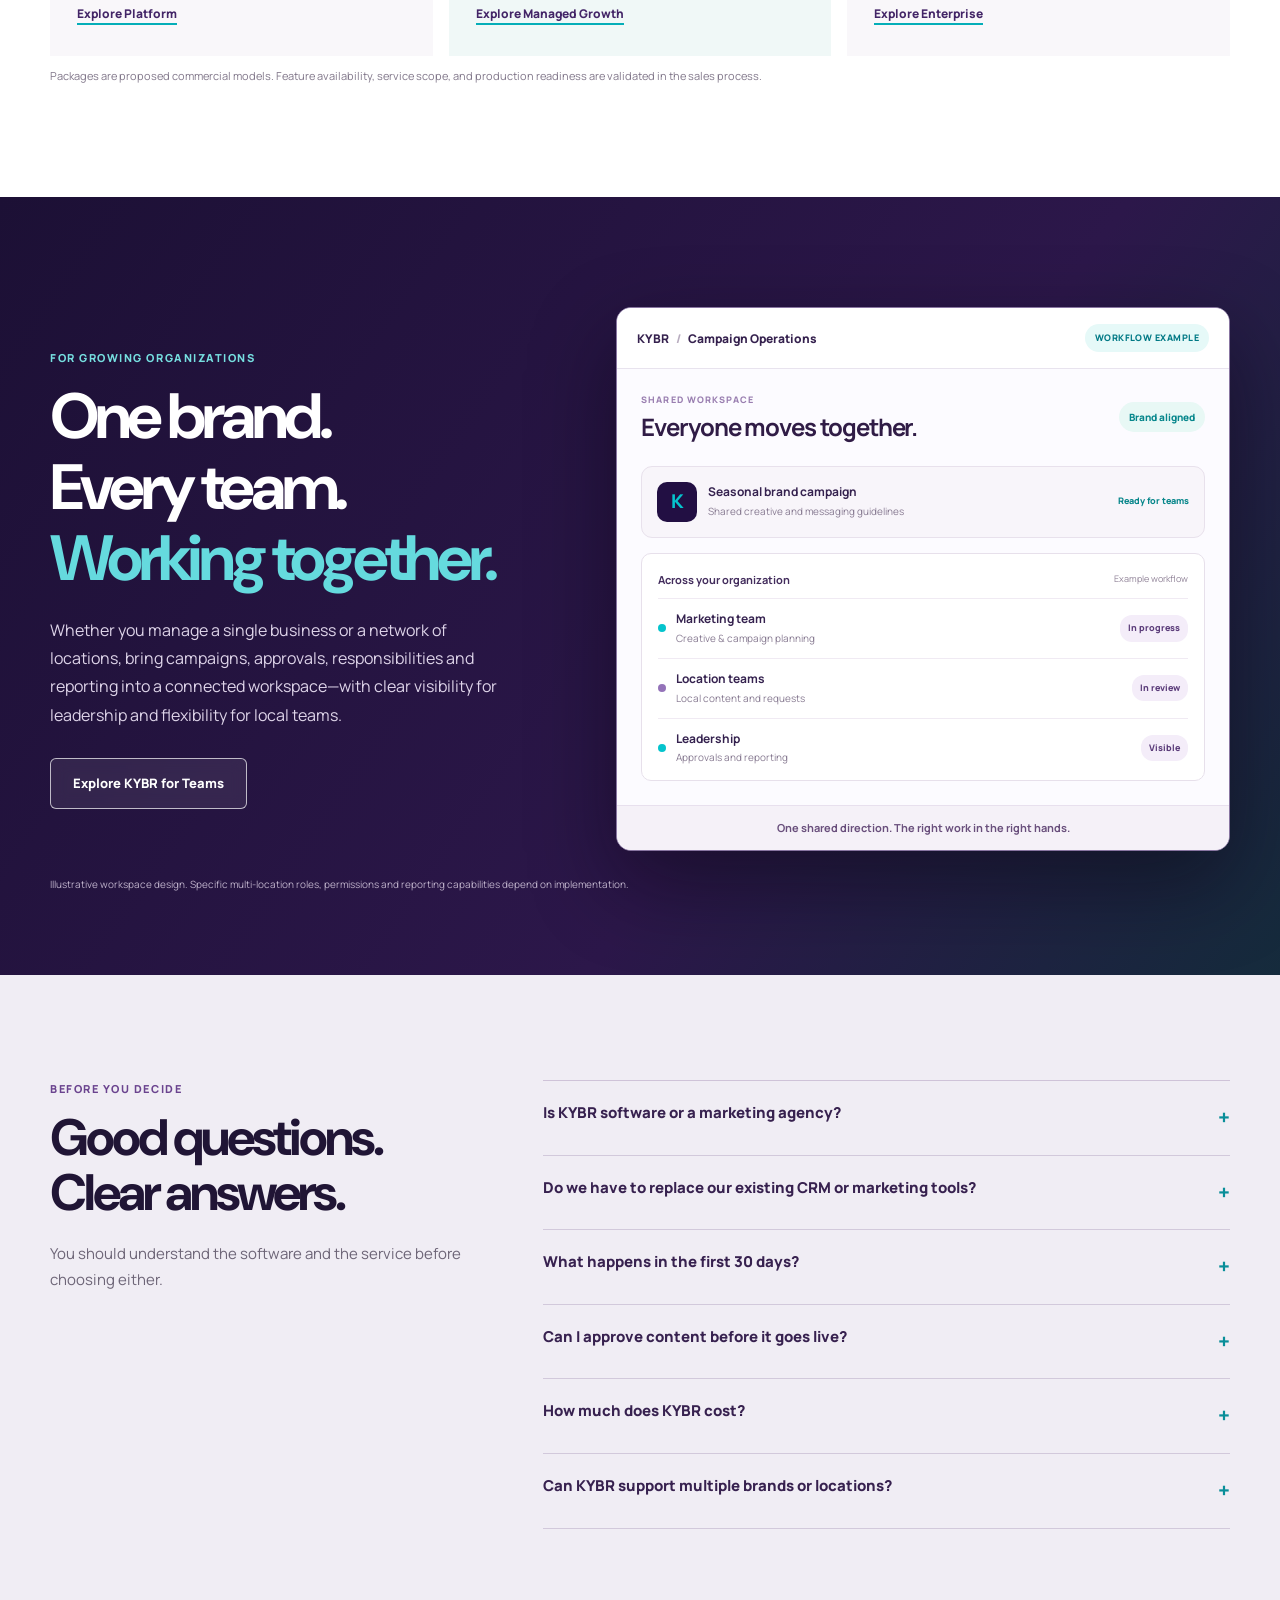
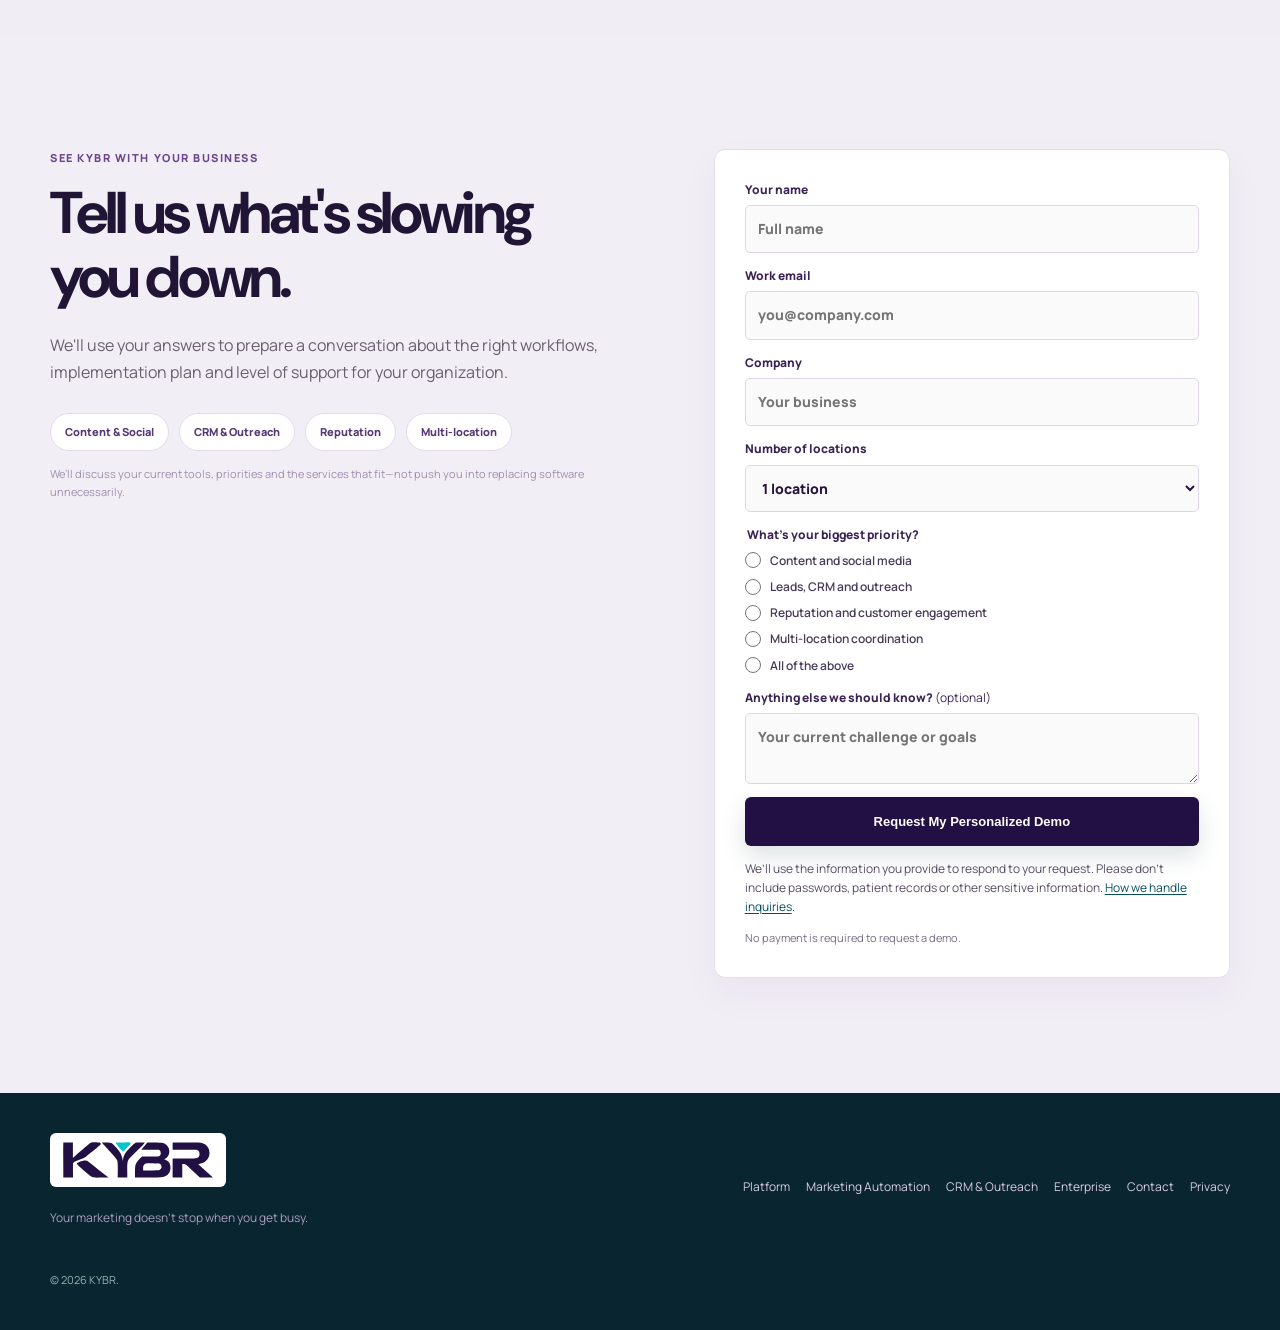
==== commit 814a7917: "Serve one hardened stylesheet for KYBR homepage instead of seven layered requests" ====
--- a/index.html
+++ b/index.html
@@ -6,7 +6,7 @@
 <title>KYBR — Marketing Operations, Automation &amp; Managed Growth</title>\n<link rel="icon" type="image/svg+xml" href="./assets/kybr-logo.svg">
 <link rel="preconnect" href="https://fonts.googleapis.com"><link rel="preconnect" href="https://fonts.gstatic.com" crossorigin>
 <link href="https://fonts.googleapis.com/css2?family=DM+Sans:wght@400;500;600;700;800;900&family=Manrope:wght@400;500;600;700;800&display=swap" rel="stylesheet">
-<link rel="stylesheet" href="./growth.css"><link rel="stylesheet" href="./seo-ux.css"><link rel="stylesheet" href="./cinematic-home.css"><link rel="stylesheet" href="./showcase.css"><link rel="stylesheet" href="./editorial-unify.css"><link rel="stylesheet" href="./sales-experience.css"><link rel="stylesheet" href="./buyer-ready.css">
+<link rel="stylesheet" href="./home.bundle.css">
 </head><body class="kybr-app cinematic-home">
 <a class="skip-link" href="#main">Skip to main content</a>
 <header class="cine-header" id="site-header"><div class="cine-nav-wrap">
--- a/home.bundle.css
+++ b/home.bundle.css
@@ -0,0 +1,586 @@
+/* SOURCE: growth.css */
+/* KYBR Growth Operating System — product-led, human-centered redesign */
+:root{--bg:#f9faf7;--ink:#162f39;--text:#233d46;--muted:#657c83;--teal:#0e9d90;--teal-dark:#087a72;--mint:#e7f7f1;--line:#dfe8e3;--deep:#123641;--soft:#f0f5f2;--white:#fff}
+*{box-sizing:border-box}
+html{scroll-behavior:smooth;scroll-padding-top:84px}
+body.kybr-app{margin:0;background:var(--bg);color:var(--ink);font-family:"DM Sans",Arial,sans-serif;line-height:1.55}
+.kybr-app .container{width:min(1180px,calc(100% - 40px));margin:0 auto}
+.kybr-app a{color:inherit}
+.kybr-app h1,.kybr-app h2,.kybr-app h3{font-family:"DM Sans",sans-serif;letter-spacing:-.048em;line-height:1.13}
+.kybr-app h1{font-size:clamp(42px,5.8vw,76px);line-height:1.04;letter-spacing:-.065em;margin:18px 0 23px}
+.kybr-app h2{font-size:clamp(32px,4vw,55px);margin:10px 0 16px}
+.kybr-app h3{font-size:21px}
+.kybr-app .eyebrow{color:#16877e;font-size:11px;font-weight:800;letter-spacing:.16em;text-transform:uppercase}
+.kybr-app .muted{color:#6c8188}
+.kybr-app .skip-link{position:absolute;left:10px;top:-100px;z-index:200;background:white;color:#143b43;border:2px solid #0b958b;padding:11px;border-radius:7px}
+.kybr-app .skip-link:focus{top:12px}
+.kybr-app :focus-visible{outline:3px solid #0ba99d;outline-offset:3px}
+.kybr-app .btn{display:inline-flex;justify-content:center;align-items:center;min-height:48px;padding:13px 21px;border-radius:9px;border:1px solid transparent;text-decoration:none;font-size:14px;font-weight:800;cursor:pointer;transition:transform .2s,background .2s,box-shadow .2s}
+.kybr-app .btn:hover{transform:translateY(-2px)}
+.kybr-app .btn-primary{background:#133a45;color:white;box-shadow:0 10px 23px #15384025}
+.kybr-app .btn-primary:hover{background:#275563}
+.kybr-app .btn-secondary{background:white;color:#173943;border-color:#c7d8d3}
+.kybr-app .btn-secondary:hover{background:#eaf7f2}
+.kybr-app .btn-teal{background:#2dc7b7;color:#102e32}
+.kybr-app .nav-shell{position:sticky;top:0;z-index:90;background:#ffffffed;border-bottom:1px solid var(--line);backdrop-filter:blur(14px)}
+.kybr-app .nav{height:78px;display:flex;align-items:center;justify-content:space-between;gap:20px}
+.kybr-app .logo{display:inline-flex;align-items:center;gap:10px;text-decoration:none;font-size:24px;font-weight:900;letter-spacing:.03em;line-height:1}
+.kybr-app .logo-k{background:var(--deep);color:#8defd9;height:37px;width:37px;display:grid;place-items:center;border-radius:11px;font-size:22px;font-weight:800}
+.kybr-app .logo small{display:block;font-size:9px;letter-spacing:.2em;font-weight:700;color:#5b7278;margin-top:5px}
+.kybr-app .nav-links{display:flex;gap:24px;align-items:center}
+.kybr-app .nav-links>a:not(.btn){text-decoration:none;font-size:13px;color:#344e56;font-weight:700}
+.kybr-app .nav-links>a:not(.btn):hover{color:var(--teal)}
+.kybr-app .menu-btn{display:none;background:white;color:var(--ink);padding:9px 14px;border:1px solid var(--line);border-radius:9px}
+.kybr-app .hero-main{padding:93px 0 72px;display:grid;grid-template-columns:1.03fr .97fr;gap:48px;align-items:center}
+.kybr-app .hero-eyebrow{display:inline-flex;align-items:center;gap:9px;padding:8px 12px;border-radius:30px;background:var(--mint);color:#107a70;font-size:11px;font-weight:800;letter-spacing:.06em}
+.kybr-app .hero-eyebrow:before{content:"";height:7px;width:7px;border-radius:50%;background:#11aa97}
+.kybr-app .hero-main h1 em{font-style:normal;color:#0a9689}
+.kybr-app .hero-description{font-size:18px;color:#506a72;max-width:580px}
+.kybr-app .hero-description strong{color:var(--ink)}
+.kybr-app .hero-actions{display:flex;gap:11px;flex-wrap:wrap;margin:26px 0 19px}
+.kybr-app .hero-under{color:#70868a;font-size:12px}
+.kybr-app .three-words{display:flex;gap:13px;flex-wrap:wrap;margin-top:28px}
+.kybr-app .three-words span{font-size:12px;font-weight:700;color:#3c6867;padding:8px 12px;background:#e7f3ee;border-radius:25px}
+.kybr-app .hero-product{position:relative;border-radius:22px;background:linear-gradient(145deg,#d8eee7,#e4eae5);padding:20px 16px;box-shadow:0 30px 75px #23515a22}
+.kybr-app .hero-product:before{content:"";position:absolute;border-radius:50%;width:220px;height:220px;right:-25px;top:-35px;background:#87d9c336;filter:blur(20px)}
+.kybr-app .product-window{position:relative;border:1px solid #cfddd7;background:#fff;border-radius:15px;box-shadow:0 20px 50px #2b454526;overflow:hidden}
+.kybr-app .product-top{display:flex;align-items:center;justify-content:space-between;gap:10px;border-bottom:1px solid #e6eeeb;padding:15px 17px}
+.kybr-app .product-top b{font-size:13px;color:#1d434b}
+.kybr-app .product-top small{font-size:10px;color:#607b80}
+.kybr-app .traffic-dots{display:flex;gap:5px}
+.kybr-app .traffic-dots i{height:7px;width:7px;background:#d6e2dd;border-radius:50%}
+.kybr-app .product-inner{display:grid;grid-template-columns:106px 1fr;min-height:365px}
+.kybr-app .product-side{background:#f1f6f2;padding:19px 10px;border-right:1px solid #e1e9e4}
+.kybr-app .product-side span{display:block;font-size:10px;color:#527079;padding:11px 8px;border-radius:5px}
+.kybr-app .product-side span:first-child{background:#daede4;color:#126f64;font-weight:800}
+.kybr-app .product-content{padding:19px;min-width:0}
+.kybr-app .product-content>small{font-size:9px;color:#8a9b9e;letter-spacing:.13em;font-weight:800}
+.kybr-app .product-content h3{margin:3px 0 17px;font-size:21px}
+.kybr-app .product-metrics{display:grid;grid-template-columns:repeat(3,1fr);gap:8px}
+.kybr-app .product-metrics div{border:1px solid #e0eae5;border-radius:8px;padding:10px;min-width:0}
+.kybr-app .product-metrics b{display:block;font-size:20px;line-height:1.1}
+.kybr-app .product-metrics small{font-size:9px;color:#789094}
+.kybr-app .product-work{margin-top:13px;border:1px solid #e0eae5;padding:14px;border-radius:9px}
+.kybr-app .product-work strong{font-size:11px;display:block;margin-bottom:14px}
+.kybr-app .work-row{display:flex;gap:10px;align-items:center;margin:12px 0}
+.kybr-app .work-row i{display:block;width:9px;height:9px;border-radius:50%;background:#16a99a}
+.kybr-app .work-row span{font-size:10px;color:#61787d;flex:1}
+.kybr-app .work-row em{font-style:normal;font-size:9px;color:#208579;background:#e0f5ed;border-radius:10px;padding:4px 6px}
+.kybr-app .visual-footnote{font-size:10px;color:#6f8788;margin:12px 2px 0}
+.kybr-app .assurance{background:#eff5f1;border-top:1px solid #dbe8e0;border-bottom:1px solid #dbe8e0;padding:24px 0}
+.kybr-app .assurance-inner{display:grid;grid-template-columns:1.3fr repeat(3,1fr);align-items:center;gap:20px}
+.kybr-app .assurance-inner strong{font-size:14px}
+.kybr-app .assurance-item{color:#3c6667;font-weight:700;font-size:12px}
+.kybr-app .assurance-item:before{content:"✓";color:#108c81;margin-right:9px}
+.kybr-app .section{padding:100px 0}
+.kybr-app .section-intro{max-width:800px;margin-bottom:35px}
+.kybr-app .section-intro p{color:#617980;max-width:700px;font-size:16px}
+.kybr-app .dashboard-section{background:#f1f6f2}
+.kybr-app .demo-shell{display:grid;grid-template-columns:205px 1fr;background:white;border:1px solid #dbe7df;border-radius:18px;overflow:hidden;box-shadow:0 20px 55px #1d534318}
+.kybr-app .demo-nav{padding:24px 13px;background:#123743;color:white}
+.kybr-app .demo-nav h3{font-size:15px;color:#efffff;margin:0 0 18px;padding:0 12px}
+.kybr-app .demo-nav button{font:600 12px "DM Sans";width:100%;text-align:left;background:transparent;border:0;color:#c2dadb;padding:12px;border-radius:8px;cursor:pointer;margin:3px 0}
+.kybr-app .demo-nav button.selected,.kybr-app .demo-nav button:hover{background:#295660;color:white}
+.kybr-app .demo-nav small{display:block;font-size:10px;color:#8bb8b7;margin:24px 12px 0}
+.kybr-app .demo-stage{padding:29px;min-width:0}
+.kybr-app .demo-topline{display:flex;gap:15px;align-items:flex-start;justify-content:space-between}
+.kybr-app .demo-topline h3{font-size:29px;margin:4px 0 8px}
+.kybr-app .demo-topline p{margin:0;color:#60767c;max-width:660px;font-size:14px}
+.kybr-app .sample-tag{font-size:10px;white-space:nowrap;color:#0a7b6d;background:#e1f5ed;padding:7px 10px;border-radius:30px;font-weight:800}
+.kybr-app .demo-kpis{display:grid;grid-template-columns:repeat(3,1fr);gap:12px;margin:27px 0}
+.kybr-app .demo-kpi{border:1px solid #dfebe4;border-radius:12px;padding:19px;background:#fbfdfb}
+.kybr-app .demo-kpi b{display:block;font-size:26px;line-height:1.2}
+.kybr-app .demo-kpi small{font-size:11px;color:#687e82}
+.kybr-app .activity-board{border:1px solid #e0eae3;border-radius:13px;overflow:hidden}
+.kybr-app .activity-board>strong{display:block;padding:15px 17px;border-bottom:1px solid #e3ece7;font-size:13px}
+.kybr-app .activity-item{display:flex;gap:12px;align-items:center;padding:15px 17px;border-bottom:1px solid #ecf1ed}
+.kybr-app .activity-item:last-child{border-bottom:0}
+.kybr-app .activity-dot{width:8px;height:8px;background:#1aa99d;border-radius:50%;flex:none}
+.kybr-app .activity-item>div{flex:1}
+.kybr-app .activity-item b{display:block;font-size:13px}
+.kybr-app .activity-item small{font-size:11px;color:#708487}
+.kybr-app .activity-item em{font-size:10px;color:#168478;font-style:normal;background:#e6f6ef;border-radius:30px;padding:5px 9px}
+.kybr-app .demo-disclaimer{font-size:11px;color:#748687;margin:15px 2px 0}
+.kybr-app .modules{display:grid;grid-template-columns:repeat(4,1fr);gap:14px}
+.kybr-app .module-card{border:1px solid #dde7e2;border-radius:15px;background:white;padding:23px;min-height:190px}
+.kybr-app .module-card .symbol{height:37px;width:37px;display:grid;place-items:center;font-size:18px;color:#118b80;background:#e4f6ee;border-radius:10px}
+.kybr-app .module-card h3{font-size:17px;margin:18px 0 7px}
+.kybr-app .module-card p{font-size:12px;color:#637c82;margin:0}
+.kybr-app .goal-section{background:#123743;color:white}
+.kybr-app .goal-section .eyebrow{color:#8aebd7}
+.kybr-app .goal-section h2{color:white}
+.kybr-app .goal-section .section-intro p{color:#c0d8d8}
+.kybr-app .goal-flow{display:grid;grid-template-columns:repeat(5,1fr);gap:13px}
+.kybr-app .goal-step{border:1px solid #416c73;background:#1b4852;border-radius:13px;padding:19px}
+.kybr-app .goal-step span{font-size:11px;color:#90e5d4;font-weight:800}
+.kybr-app .goal-step h3{font-size:17px;margin:16px 0 8px}
+.kybr-app .goal-step p{color:#bbd5d4;font-size:12px;margin:0}
+.kybr-app .goal-example{padding:19px 24px;margin-top:23px;border:1px solid #577f83;border-radius:11px;background:#244e57;color:#e7fbf7;font-size:14px}
+.kybr-app .onboard-grid{display:grid;grid-template-columns:repeat(4,1fr);gap:13px;margin-top:32px}
+.kybr-app .onboard-grid article{border:1px solid #e0e9e4;background:white;border-radius:13px;padding:25px}
+.kybr-app .onboard-grid span{font-size:11px;color:#168b80;font-weight:900}
+.kybr-app .onboard-grid h3{font-size:18px;margin:24px 0 8px}
+.kybr-app .onboard-grid p{font-size:13px;color:#668087;margin:0}
+.kybr-app .delivery{background:#f1f6f2}
+.kybr-app .delivery-grid{display:grid;grid-template-columns:repeat(3,1fr);gap:16px}
+.kybr-app .delivery-card{background:white;border:1px solid #dce8e1;padding:30px;border-radius:15px}
+.kybr-app .delivery-card .label{font-size:10px;color:#148a80;font-weight:800;letter-spacing:.12em}
+.kybr-app .delivery-card h3{font-size:25px;margin:17px 0 10px}
+.kybr-app .delivery-card p{font-size:14px;color:#5d7881}
+.kybr-app .delivery-card .detail{font-size:12px;border-top:1px solid #e2ece6;padding-top:14px;color:#3f7772;font-weight:700}
+.kybr-app .enterprise-band{display:grid;grid-template-columns:1fr .9fr;align-items:center;gap:50px}
+.kybr-app .enterprise-band p{color:#5e7880;font-size:16px}
+.kybr-app .enterprise-panel{background:#dff3eb;border:1px solid #c1e5d7;border-radius:20px;padding:30px}
+.kybr-app .enterprise-panel h3{font-size:21px;margin:0 0 18px}
+.kybr-app .enterprise-panel div{background:white;border:1px solid #cfe2db;padding:14px 16px;border-radius:9px;margin:8px 0;font-size:13px;color:#1e4a4b;font-weight:700}
+.kybr-app .enterprise-panel small{color:#5f817c;font-size:10px}
+.kybr-app .faq-wrap{display:grid;grid-template-columns:.8fr 1.2fr;gap:65px}
+.kybr-app details{border-bottom:1px solid #d7e4dc;padding:20px 0}
+.kybr-app summary{cursor:pointer;list-style:none;display:flex;justify-content:space-between;gap:15px;font-size:16px;font-weight:800}
+.kybr-app summary:after{content:"+";color:#159e91;font-size:22px}
+.kybr-app details[open] summary:after{content:"−"}
+.kybr-app details p{font-size:14px;color:#637c82;margin:12px 0 0}
+.kybr-app .cta{background:#0e3039;color:white;padding:90px 0}
+.kybr-app .cta-grid{display:grid;grid-template-columns:1fr .95fr;gap:75px}
+.kybr-app .cta h2{color:white}
+.kybr-app .cta .eyebrow{color:#86decb}
+.kybr-app .cta p{color:#bad2d2}
+.kybr-app .lead-form{background:white;color:var(--ink);padding:29px;border-radius:15px;display:grid;gap:12px}
+.kybr-app .lead-form label{font-size:12px;font-weight:800}
+.kybr-app .lead-form input,.kybr-app .lead-form select,.kybr-app .lead-form textarea{width:100%;display:block;padding:12px;margin-top:6px;background:#f7faf8;color:#17363f;border-radius:8px;border:1px solid #cdded6;font:inherit;font-size:14px}
+.kybr-app .lead-form small{font-size:11px;color:#688185}
+.kybr-app footer{background:#092630;color:#d2e1e1;padding:40px 0}
+.kybr-app footer .logo{color:#fff}
+.kybr-app footer .logo small{color:#b0c7c6}
+.kybr-app .foot-inner{display:flex;justify-content:space-between;align-items:center;gap:25px;flex-wrap:wrap}
+.kybr-app .foot-links{display:flex;gap:20px;flex-wrap:wrap}
+.kybr-app .foot-links a{font-size:12px;text-decoration:none;color:#c1d6d6}
+.kybr-app footer p{font-size:11px;color:#93b1b1}
+@media(max-width:1050px){.kybr-app .nav-links{gap:14px}.kybr-app .modules{grid-template-columns:repeat(3,1fr)}.kybr-app .hero-main{gap:24px}.kybr-app .product-inner{grid-template-columns:85px 1fr}.kybr-app .product-side span{font-size:9px}}
+@media(max-width:760px){.kybr-app .container{width:calc(100% - 34px)}.kybr-app .nav{height:68px}.kybr-app .menu-btn{display:block}.kybr-app .nav-links{display:none;position:absolute;top:68px;left:0;right:0;background:white;box-shadow:0 20px 30px #234b4422;padding:15px 18px 24px;flex-direction:column;align-items:stretch;gap:0}.kybr-app .nav-links.open{display:flex}.kybr-app .nav-links>a:not(.btn){padding:12px 0;border-bottom:1px solid #e8efea}.kybr-app .nav-links>.btn{margin-top:13px}.kybr-app .hero-main{grid-template-columns:1fr;padding:56px 0 50px}.kybr-app h1{font-size:clamp(41px,10.5vw,59px)}.kybr-app .hero-description{font-size:16px}.kybr-app .hero-product{padding:12px}.kybr-app .assurance-inner{grid-template-columns:1fr 1fr;gap:13px}.kybr-app .assurance-inner strong{grid-column:1/-1}.kybr-app .assurance-item{font-size:11px}.kybr-app .section{padding:72px 0}.kybr-app .demo-shell{display:block}.kybr-app .demo-nav{display:flex;overflow-x:auto;align-items:center;gap:6px;padding:10px}.kybr-app .demo-nav h3,.kybr-app .demo-nav small{display:none}.kybr-app .demo-nav button{width:auto;flex:none;white-space:nowrap;padding:10px;font-size:11px}.kybr-app .demo-stage{padding:19px}.kybr-app .demo-topline{display:block}.kybr-app .sample-tag{display:inline-block;margin-top:10px}.kybr-app .demo-kpis{gap:7px}.kybr-app .demo-kpi{padding:12px}.kybr-app .demo-kpi b{font-size:20px}.kybr-app .demo-kpi small{font-size:9px}.kybr-app .activity-item{padding:12px;gap:7px}.kybr-app .activity-item em{font-size:9px}.kybr-app .modules{grid-template-columns:repeat(2,1fr);gap:10px}.kybr-app .module-card{padding:18px;min-height:178px}.kybr-app .module-card h3{font-size:15px}.kybr-app .module-card p{font-size:11px}.kybr-app .goal-flow{grid-template-columns:1fr;gap:8px}.kybr-app .goal-step{padding:17px}.kybr-app .goal-step h3{margin:6px 0}.kybr-app .onboard-grid{grid-template-columns:repeat(2,1fr)}.kybr-app .onboard-grid article{padding:18px}.kybr-app .onboard-grid h3{font-size:16px;margin:10px 0}.kybr-app .delivery-grid,.kybr-app .enterprise-band,.kybr-app .faq-wrap,.kybr-app .cta-grid{grid-template-columns:1fr;gap:20px}.kybr-app .delivery-card{padding:24px}.kybr-app .cta{padding:70px 0}.kybr-app .lead-form{padding:20px}.kybr-app .foot-inner{align-items:flex-start;flex-direction:column}}
+@media(max-width:430px){.kybr-app .product-inner{grid-template-columns:66px 1fr}.kybr-app .product-content{padding:11px}.kybr-app .product-metrics{gap:4px}.kybr-app .product-metrics div{padding:6px}.kybr-app .product-metrics b{font-size:15px}.kybr-app .product-metrics small{font-size:8px}.kybr-app .product-side{padding:9px 4px}.kybr-app .product-side span{font-size:8px;padding:9px 4px}.kybr-app .product-work{padding:9px}.kybr-app .work-row em{font-size:8px}.kybr-app .activity-item em{max-width:84px;text-align:center}.kybr-app .onboard-grid{grid-template-columns:1fr}.kybr-app .three-words{gap:7px}.kybr-app .three-words span{font-size:10px}}
+@media(prefers-reduced-motion:reduce){html{scroll-behavior:auto}.kybr-app *{transition:none!important}}
+
+
+/* SOURCE: seo-ux.css */
+.kybr-app .outcome-strip{background:#e7f5f0;border-block:1px solid #d3e9df}.kybr-app .outcome-inner{display:grid;grid-template-columns:1fr 1.25fr auto;gap:28px;align-items:center;padding:32px 0}.kybr-app .outcome-inner h2{font-size:26px;margin:4px 0}.kybr-app .outcome-inner p{font-size:14px;color:#496e70;margin:0}.kybr-app .outcome-inner .btn{white-space:nowrap}.kybr-app .trust-section{background:#fbfcfa}.kybr-app .trust-cards{display:grid;grid-template-columns:repeat(3,1fr);gap:16px}.kybr-app .trust-cards article{background:white;border:1px solid #dce8e1;border-radius:14px;padding:27px}.kybr-app .trust-cards article span{font-size:12px;font-weight:900;color:#0d9585}.kybr-app .trust-cards h3{font-size:20px;margin:14px 0 7px}.kybr-app .trust-cards p{font-size:13px;color:#607a7c}.kybr-app .capability-links{display:flex;gap:10px;flex-wrap:wrap;margin:24px 0}.kybr-app .capability-links a{display:inline-flex;padding:10px 16px;border:1px solid #bfd9d0;border-radius:9px;background:#eaf5f0;color:#176c65;text-decoration:none;font-size:13px;font-weight:800}.kybr-app .capability-links a:hover{background:#d6eee4}.kybr-app .visually-hidden{position:absolute;width:1px;height:1px;overflow:hidden;clip:rect(0,0,0,0);white-space:nowrap}.kybr-app .topic-hero{padding:85px 0 60px;max-width:1000px}.kybr-app .topic-hero h1{font-size:clamp(40px,5.5vw,70px)}.kybr-app .topic-hero p{color:#577078;font-size:18px;max-width:760px}.kybr-app .topic-grid{display:grid;grid-template-columns:repeat(3,1fr);gap:16px}.kybr-app .topic-card{background:#fff;border:1px solid #dce7e0;border-radius:14px;padding:26px}.kybr-app .topic-card h3{font-size:21px;margin:12px 0}.kybr-app .topic-card p{font-size:14px;color:#627982}.kybr-app .topic-flow{display:grid;grid-template-columns:repeat(4,1fr);gap:12px;margin-top:30px}.kybr-app .topic-flow>div{padding:22px;background:#e9f5ee;border:1px solid #cfe7dc;border-radius:13px}.kybr-app .topic-flow strong{display:block;font-size:14px}.kybr-app .topic-flow span{font-size:11px;color:#547a77}.kybr-app .topic-cta{padding:70px 0;background:#123743;color:white}.kybr-app .topic-cta h2{color:white}.kybr-app .topic-cta p{color:#bfd7d7;max-width:650px}.kybr-app .topic-cta .btn{background:#30c6b6;color:#092b2b}.kybr-app .breadcrumbs{display:flex;gap:9px;color:#758a8d;font-size:12px;padding-top:25px}.kybr-app .breadcrumbs a{text-decoration:none;color:#237d73}.kybr-app .topic-note{font-size:12px;color:#6f8487;margin-top:20px}.kybr-app .thankyou{padding:120px 0;max-width:800px}.kybr-app .thankyou h1{font-size:clamp(36px,5vw,56px)}.kybr-app .thankyou p{font-size:18px;color:#60777d}.kybr-app .thankyou .actions{display:flex;gap:12px;flex-wrap:wrap;margin-top:24px}@media(max-width:950px){.kybr-app .outcome-inner{grid-template-columns:1fr 1fr}.kybr-app .outcome-inner .btn{grid-column:1/-1;justify-self:start}.kybr-app .topic-grid{grid-template-columns:repeat(2,1fr)}}@media(max-width:760px){.kybr-app .outcome-inner{grid-template-columns:1fr;gap:13px}.kybr-app .outcome-inner .btn{grid-column:auto}.kybr-app .trust-cards,.kybr-app .topic-grid{grid-template-columns:1fr}.kybr-app .topic-flow{grid-template-columns:repeat(2,1fr)}.kybr-app .topic-hero{padding:58px 0 40px}.kybr-app .topic-hero p{font-size:16px}.kybr-app .topic-cta{padding:55px 0}}
+
+/* SOURCE: cinematic-home.css */
+/* KYBR Cinematic Homepage — November 2026 */
+:root{--kybr-purple:#220f43;--kybr-aqua:#05c4cd;--kybr-ink:#201535;--kybr-cream:#fbfaf8}
+html,body{margin:0;max-width:100%;overflow-x:clip;scroll-behavior:smooth}
+body.kybr-app.cinematic-home{font-family:Manrope,"DM Sans",sans-serif;background:var(--kybr-cream);color:var(--kybr-ink);line-height:1.6}
+.cinematic-home *, .cinematic-home *::before,.cinematic-home *::after{box-sizing:border-box}
+.cinematic-home .container{width:min(1180px,calc(100% - 48px));margin-inline:auto}
+.cinematic-home h1,.cinematic-home h2,.cinematic-home h3{letter-spacing:-.058em;line-height:1.09}
+.cinematic-home h2{font-size:clamp(38px,4.6vw,69px)}
+.cinematic-home .eyebrow{display:block;letter-spacing:.14em;font-weight:900;font-size:11px;color:#6b448f;text-transform:uppercase}
+.cinematic-home p{line-height:1.7}
+.cinematic-home .btn{display:inline-flex;align-items:center;justify-content:center;border-radius:6px;padding:14px 22px;min-height:49px;font-size:13px;font-weight:800;text-decoration:none;transition:transform .18s ease,background .18s ease,border-color .18s ease}
+.cinematic-home .btn:hover{transform:translateY(-2px)}
+.cinematic-home :focus-visible{outline:3px solid var(--kybr-aqua);outline-offset:3px}
+.cinematic-home .cine-hidden{position:absolute!important;width:1px;height:1px;overflow:hidden;clip:rect(0,0,0,0)}
+.cine-header{position:absolute;top:0;left:0;width:100%;z-index:40;background:transparent;border-bottom:1px solid #ffffff33}
+.cine-header .cine-nav-wrap{width:min(1320px,calc(100% - 72px));margin:auto;min-height:88px;display:flex;align-items:center;justify-content:space-between;gap:25px}
+.cine-logo{background:#ffffffeb;border:1px solid #ffffff55;border-radius:8px;padding:8px 13px;display:inline-flex;align-items:center;flex:none}
+.cine-logo img{width:154px;height:auto;display:block}
+.cinematic-home .cine-nav{display:flex;align-items:center;gap:27px}
+.cinematic-home .cine-nav>a:not(.btn){font-size:12px;text-transform:uppercase;letter-spacing:.07em;color:#f5efff;font-weight:800;text-decoration:none}
+.cinematic-home .cine-nav>a:not(.btn):hover{color:#62e5e6}
+.cinematic-home .cine-nav>.btn{background:#fff;color:var(--kybr-purple);border:1px solid #fff;padding-inline:20px}
+.cinematic-home .cine-menu{display:none;color:white;background:#ffffff16;border:1px solid #ffffff74;border-radius:7px;padding:9px 14px}
+.cine-hero{position:relative;min-height:min(850px,90vh);min-height:780px;color:white;background:#0b1723;isolation:isolate;display:flex;flex-direction:column;justify-content:flex-end;overflow:hidden}
+.cine-scene{position:absolute;inset:0;z-index:-1;overflow:hidden}
+.cine-scene .scene-image{position:absolute;top:0;bottom:0;background-position:center;background-size:cover}
+.cine-scene .scene-music{left:0;width:57%;background-image:url('https://images.unsplash.com/photo-1493225457124-a3eb161ffa5f?auto=format&fit=crop&w=1600&q=85');background-position:center 40%}
+.cine-scene .scene-people{left:43%;width:41%;background-image:url('https://images.unsplash.com/photo-1521737711867-e3b97375f902?auto=format&fit=crop&w=1400&q=85');background-position:center}
+.cine-scene .scene-outdoors{right:0;width:30%;background-image:url('https://images.unsplash.com/photo-1464822759023-fed622ff2c3b?auto=format&fit=crop&w=1100&q=85');background-position:center}
+.cine-scene .scene-music:after,.cine-scene .scene-people:after,.cine-scene .scene-outdoors:after{content:"";position:absolute;inset:0;background:linear-gradient(90deg,transparent 0%,#0d132041 70%,#0d132075 100%);mix-blend-mode:multiply}
+.cine-scene .scene-darken{position:absolute;inset:0;background:linear-gradient(90deg,#0a1024f5 0%,#0a1024e8 29%,#0a102496 51%,#0a10243f 100%),linear-gradient(0deg,#0b1223 0%,transparent 32%,#08102338 100%)}
+.cine-scene .scene-color{position:absolute;inset:0;background:radial-gradient(ellipse at 68% 32%,#05c4cd16,transparent 48%),radial-gradient(ellipse at 22% 67%,#48207844,transparent 60%);pointer-events:none}
+.cine-hero-content{display:flex;align-items:center;min-height:690px;padding:155px 0 105px}
+.cine-hero-copy{max-width:790px}
+.cine-overline{font-size:11px;font-weight:900;letter-spacing:.18em;color:#baf2f0;display:flex;align-items:center;gap:14px}
+.cine-overline i{height:2px;width:39px;background:var(--kybr-aqua)}
+.cinematic-home .cine-hero h1{font-family:Manrope,Arial,sans-serif;font-size:clamp(49px,6.4vw,94px);font-weight:800;line-height:1.045;letter-spacing:-.08em;margin:24px 0 28px;color:white}
+.cine-hero h1 em{font-style:normal;color:#57e1df}
+.cine-hero-copy>p{font-size:clamp(16px,1.5vw,20px);line-height:1.72;max-width:640px;color:#e2e7ef;margin:0}
+.cine-actions{display:flex;gap:12px;flex-wrap:wrap;margin:30px 0}
+.cinematic-home .cine-primary{background:var(--kybr-aqua);border:1px solid var(--kybr-aqua);color:#071b29}
+.cinematic-home .cine-primary:hover{background:#60e5e7}
+.cinematic-home .cine-secondary{background:#ffffff14;border:1px solid #ffffffb0;color:#fff;backdrop-filter:blur(8px)}
+.cinematic-home .cine-secondary:hover{background:#ffffff2f}
+.cine-hero-proof{display:flex;flex-wrap:wrap;gap:10px 21px;font-size:11px;color:#cbdbe4}
+.cine-hero-proof span:before{content:"";height:5px;width:5px;background:var(--kybr-aqua);display:inline-block;border-radius:50%;vertical-align:middle;margin-right:9px}
+.cine-bottom-marker{display:flex;gap:18px;align-items:center;justify-content:space-between;width:min(1180px,calc(100% - 48px));margin:0 auto;padding:21px 0;font-size:10px;letter-spacing:.13em;color:#b5cbd1}
+.cine-line{height:1px;background:#ffffff55;flex:1}
+.cine-clients{padding:64px 0 55px;background:#fff;border-bottom:1px solid #e8e4ec}
+.cine-client-heading{text-align:center}
+.cine-client-heading p{font-size:14px;color:#73697d;margin:9px 0 0}
+.cine-brand-grid{display:grid;grid-template-columns:repeat(5,minmax(0,1fr));gap:9px;margin:34px 0 12px;align-items:center}
+.cine-brand{display:flex;flex-direction:column;align-items:center;justify-content:center;min-height:91px;padding:10px;gap:7px;border-right:1px solid #e9e3ed;text-align:center}
+.cine-brand:last-child{border-right:0}
+.brand-name{font-size:clamp(15px,1.65vw,23px);line-height:1.15;font-weight:900;letter-spacing:-.05em}
+.music-name{color:#00a7bf}.observe-name{color:#277b49}.sports-name{color:#19345d;text-transform:uppercase}.oka-name{font-family:Georgia,serif;color:#55422d}.glacier-name{color:#1e6686}
+.cine-brand small{font-size:10px;color:#807688}
+.cine-fineprint{font-size:11px!important;color:#81778a;line-height:1.65}
+.cine-intro{padding:112px 0;background:#fbfaf8}
+.cine-intro-layout{display:grid;grid-template-columns:1.1fr .9fr;gap:80px;align-items:end}
+.cine-intro-layout h2{margin:14px 0 0}
+.cine-intro-layout h2 em{font-style:normal;color:#008e99}
+.cine-intro-layout p{font-size:17px;color:#5f5768;line-height:1.75}
+.cine-underlink{display:inline-block;text-decoration:none;color:#220f43;font-weight:800;font-size:13px;border-bottom:2px solid var(--kybr-aqua);padding-bottom:4px}
+.cine-platform{padding:100px 0;background:#f1edf5}
+.cine-section-heading{display:flex;gap:60px;align-items:end;justify-content:space-between;margin-bottom:44px}
+.cine-section-heading h2{margin:12px 0 0}
+.cine-section-heading>p{max-width:400px;color:#685c71;font-size:15px}
+.cinematic-home .cine-demo-shell{display:grid;grid-template-columns:225px minmax(0,1fr);border-radius:14px;border:1px solid #ded6e7;background:white;overflow:hidden;box-shadow:0 25px 60px #2410391c}
+.cinematic-home .cine-demo-shell .demo-nav{background:#220f43;padding:26px 12px;display:flex;flex-direction:column}
+.cinematic-home .cine-demo-shell .demo-nav h3{font-size:11px;letter-spacing:.12em;color:#b6a1d3;margin:0 10px 24px}
+.cinematic-home .cine-demo-shell .demo-nav button{font:700 12px Manrope,sans-serif;color:#d3c3e5;background:transparent;padding:13px 12px;border:0;border-radius:7px;margin:2px 0;text-align:left;white-space:normal;cursor:pointer}
+.cinematic-home .cine-demo-shell .demo-nav button.selected{background:#523572;color:white}
+.cinematic-home .cine-demo-shell .demo-nav button:hover{background:#674688;color:white}
+.cinematic-home .cine-demo-shell .demo-stage{padding:33px;min-width:0}
+.cinematic-home .cine-demo-shell .demo-topline h3{font-size:32px;margin:8px 0 9px}
+.cinematic-home .cine-demo-shell .demo-topline p{color:#6b6075;font-size:14px}
+.cinematic-home .cine-demo-shell .demo-kpis{grid-template-columns:repeat(3,minmax(0,1fr))}
+.cinematic-home .cine-demo-shell .demo-kpi{border:1px solid #ebe4ef;background:#fff;border-radius:9px;min-width:0}
+.cinematic-home .cine-demo-shell .demo-kpi b{color:#220f43}
+.cinematic-home .cine-demo-shell .activity-board{border-color:#eae4ef}
+.cinematic-home .cine-demo-shell .activity-item{min-width:0}
+.cinematic-home .cine-demo-shell .activity-item>div{min-width:0}
+.cinematic-home .cine-demo-shell .activity-item b,.cinematic-home .cine-demo-shell .activity-item small{overflow-wrap:anywhere}
+.cinematic-home .cine-demo-shell .activity-item em{white-space:nowrap}
+.cine-feature{padding:110px 0;background:#fff}
+.cine-feature-layout{display:grid;grid-template-columns:1.05fr .95fr;gap:75px;align-items:center}
+.cine-feature-art{min-width:0;position:relative;height:510px;background:linear-gradient(135deg,#e4f5f3,#f3ecf9);border-radius:14px}
+.cine-image-frame{position:absolute;width:61%;left:6%;top:10%;height:79%;overflow:hidden;border-radius:14px;box-shadow:0 24px 50px #1b154423}
+.cine-image-frame img{height:100%;width:100%;object-fit:cover}
+.cine-image-frame span{position:absolute;bottom:0;left:0;right:0;padding:12px;background:#1b102fde;color:white;font-weight:800;font-size:10px;letter-spacing:.1em}
+.cine-sample-post{position:absolute;width:47%;right:4%;top:18%;padding:10px;background:#fff;border-radius:12px;box-shadow:0 26px 56px #2011352c;display:flex;flex-direction:column;gap:10px}
+.cine-sample-post img{width:100%;height:210px;object-fit:cover;border-radius:8px}
+.cine-sample-post .small-top{color:#785c94;font-weight:900;letter-spacing:.09em;font-size:9px}
+.cine-sample-post strong{color:#220f43;font-size:17px;padding-inline:4px}
+.cine-sample-post small{color:#078e9a;font-size:11px;padding:0 4px 5px}
+.cine-feature-copy h2{margin:14px 0 22px}
+.cine-feature-copy h2 em{font-style:normal;color:#00a0a8}
+.cine-feature-copy>p{color:#685e72;font-size:16px}
+.cine-keywords{display:flex;flex-wrap:wrap;gap:9px;margin:25px 0}
+.cine-keywords span{border-radius:50px;padding:8px 13px;font-weight:700;font-size:11px;background:#f3eef8;color:#50306d}
+.cine-feature-copy .btn{background:#220f43;color:white}
+.cine-feature-copy .btn:hover{background:#513574}
+.cine-editorial{background:#121726;color:white;padding:110px 0}
+.cine-portfolio-heading{max-width:850px;margin-bottom:45px}
+.cine-portfolio-heading .eyebrow{color:#7ce4e4}
+.cine-portfolio-heading h2{color:white;margin:12px 0 15px}
+.cine-portfolio-heading h2 em{color:#6ad9df;font-style:normal}
+.cine-portfolio-heading p{color:#bdc6d5;font-size:16px}
+.cine-editorial-grid{display:grid;grid-template-columns:repeat(3,minmax(0,1fr));gap:18px}
+.cine-editorial-card{overflow:hidden;border-radius:12px;background:#1c2335;border:1px solid #ffffff23;min-width:0}
+.cine-editorial-image{height:280px;overflow:hidden}
+.cine-editorial-image img{width:100%;height:100%;object-fit:cover;display:block;transition:transform .3s ease}
+.cine-editorial-card:hover img{transform:scale(1.04)}
+.cine-editorial-caption{padding:25px 24px}
+.cine-editorial-caption span{font-size:10px;letter-spacing:.14em;color:#83dada;font-weight:900}
+.cine-editorial-caption h3{font-size:25px;margin:11px 0;color:#fff}
+.cine-editorial-caption p{color:#bfc9d6;font-size:13px;margin-bottom:0}
+.cine-editorial .cine-fineprint{color:#a1aab9;margin-top:17px}
+.cine-how{padding:110px 0;background:#fcfbf9}
+.cine-how-layout{display:grid;grid-template-columns:1fr 1fr;gap:80px}
+.cine-how-layout h2{margin:16px 0 20px}
+.cine-how-layout h2 em{font-style:normal;color:#0a929b}
+.cine-how-layout p{color:#706677;font-size:15px}
+.cine-how-layout .btn{background:#220f43;color:white;margin-top:12px}
+.cine-weeks{display:grid;grid-template-columns:repeat(2,minmax(0,1fr));gap:12px}
+.cine-weeks>div{padding:24px;border:1px solid #e9e2ef;background:#fff;border-radius:10px}
+.cine-weeks span{display:block;color:#008b92;font-weight:900;font-size:11px;margin-bottom:23px}
+.cine-weeks strong{font-size:16px;display:block}
+.cine-weeks p{font-size:12px;margin:7px 0 0}
+.cine-enterprise{padding:105px 0;background:#220f43;color:white}
+.cine-enterprise-layout{display:grid;grid-template-columns:1.05fr .95fr;gap:75px;align-items:center}
+.cine-enterprise .eyebrow{color:#76dfe0}
+.cine-enterprise h2{color:#fff;margin:15px 0 21px}
+.cine-enterprise h2 em{font-style:normal;color:#65dade}
+.cine-enterprise p{color:#d5c9df;font-size:16px}
+.cine-enterprise .btn{margin-top:13px}
+.cine-enterprise-panels{display:grid;grid-template-columns:repeat(2,minmax(0,1fr));gap:13px}
+.cine-enterprise-panels span{padding:34px 21px;border:1px solid #705188;border-radius:10px;background:#382151;font-size:14px;font-weight:700;min-height:122px;display:flex;align-items:center;justify-content:center;text-align:center;color:#fff}
+.cine-contact{padding:115px 0;background:#f2eef6}
+.cine-contact-layout{display:grid;grid-template-columns:1fr .9fr;gap:90px;align-items:start}
+.cine-contact h2{margin:15px 0 22px}
+.cine-contact p{color:#695f71;font-size:16px}
+.cine-contact-points{display:flex;flex-wrap:wrap;gap:10px;margin-top:27px}
+.cine-contact-points span{background:#fff;border:1px solid #e4daed;border-radius:50px;padding:9px 14px;font-size:11px;font-weight:800;color:#573776}
+.cinematic-home .lead-form{background:#fff;padding:30px;border:1px solid #e6ddeb;border-radius:11px;box-shadow:0 15px 38px #220f430c;display:grid;gap:13px}
+.cinematic-home .lead-form label{font-size:12px;font-weight:800;color:#3b2455}
+.cinematic-home .lead-form input,.cinematic-home .lead-form select,.cinematic-home .lead-form textarea{width:100%;margin-top:6px;padding:12px;border-radius:5px;background:#fbfafa;border:1px solid #ded6e6;color:#28133e;font:inherit;font-size:14px}
+.cinematic-home .lead-form .btn{background:#220f43;color:white}
+.cinematic-home .lead-form small{color:#776c82}
+.cine-footer{background:#140c28;color:#fff;padding:53px 0}
+.cine-footer-layout{display:grid;grid-template-columns:1fr 1.2fr;gap:25px;align-items:center}
+.cine-footer-logo{display:inline-block;background:white;padding:9px 13px;border-radius:6px}
+.cine-footer-logo img{display:block;max-width:150px;height:auto}
+.cine-footer-layout>div p{color:#aa9cbf;font-size:12px;margin-top:14px}
+.cine-footer nav{display:flex;gap:16px;justify-content:flex-end;flex-wrap:wrap}
+.cine-footer nav a{font-size:12px;color:#d9cde5;text-decoration:none}
+.cine-footer-layout>p{font-size:11px;color:#9e8fae;grid-column:1/-1;margin:5px 0 0}
+@media(max-width:1050px){.cine-header .cine-nav-wrap{width:calc(100% - 40px)}.cinematic-home .cine-menu{display:block;cursor:pointer}.cinematic-home .cine-nav{display:none;position:absolute;top:75px;left:20px;right:20px;gap:0;flex-direction:column;align-items:stretch;background:#190f2bf7;padding:18px;border:1px solid #ffffff35;border-radius:9px;box-shadow:0 15px 35px #0008}.cinematic-home .cine-nav.open{display:flex}.cinematic-home .cine-nav>a:not(.btn){padding:13px;border-bottom:1px solid #ffffff20}.cinematic-home .cine-nav .btn{margin-top:14px}.cine-header .cine-nav-wrap{min-height:75px}.cine-intro-layout,.cine-feature-layout,.cine-enterprise-layout,.cine-contact-layout{gap:35px}.cine-scene .scene-music{width:75%}.cine-scene .scene-people{left:48%;width:52%}.cine-scene .scene-outdoors{display:none}.cine-how-layout{gap:35px}}
+@media(max-width:760px){.cinematic-home .container{width:calc(100% - 36px)}.cine-hero{min-height:740px}.cine-hero-content{min-height:660px;padding:126px 0 48px}.cine-hero-copy{width:100%}.cinematic-home .cine-hero h1{font-size:clamp(43px,9vw,63px);line-height:1.07}.cine-hero-copy>p{font-size:15px}.cine-actions .btn{flex:1 1 180px}.cine-hero-proof{gap:9px;font-size:10px}.cine-scene .scene-music{left:0;width:100%;background-position:center}.cine-scene .scene-people{display:none}.cine-scene .scene-darken{background:linear-gradient(90deg,#0b1127e8,#0b1127b5),linear-gradient(0deg,#0b1225 0%,transparent 55%)}.cine-bottom-marker{width:calc(100% - 36px);font-size:8px}.cine-clients{padding:53px 0 40px}.cine-brand-grid{grid-template-columns:repeat(2,minmax(0,1fr));gap:5px}.cine-brand{border:1px solid #f0e8f2;border-radius:8px;padding:16px 8px;min-height:87px}.cine-brand:last-child{grid-column:1/-1}.brand-name{font-size:18px}.cine-intro,.cine-platform,.cine-feature,.cine-editorial,.cine-how,.cine-enterprise,.cine-contact{padding:70px 0}.cine-intro-layout,.cine-feature-layout,.cine-how-layout,.cine-enterprise-layout,.cine-contact-layout{grid-template-columns:1fr;gap:28px}.cinematic-home h2{font-size:clamp(35px,8vw,47px)}.cine-intro-layout p{font-size:15px}.cine-section-heading{display:block;margin-bottom:25px}.cine-section-heading>p{max-width:100%;font-size:14px}.cinematic-home .cine-demo-shell{grid-template-columns:1fr}.cinematic-home .cine-demo-shell .demo-nav{padding:11px;display:grid;grid-template-columns:repeat(2,minmax(0,1fr));gap:7px}.cinematic-home .cine-demo-shell .demo-nav h3{grid-column:1/-1;margin:0 3px 8px}.cinematic-home .cine-demo-shell .demo-nav button{white-space:normal;text-align:center;min-height:43px;border:1px solid #765a94;background:#321e51;padding:8px 5px;font-size:11px;margin:0}.cinematic-home .cine-demo-shell .demo-nav button.selected{background:#ede7f4;color:#220f43}.cinematic-home .cine-demo-shell .demo-stage{padding:17px 13px}.cinematic-home .cine-demo-shell .demo-topline h3{font-size:26px}.cinematic-home .cine-demo-shell .demo-topline p{font-size:13px}.cinematic-home .cine-demo-shell .demo-kpis{gap:7px}.cinematic-home .cine-demo-shell .demo-kpi{padding:10px 8px}.cinematic-home .cine-demo-shell .demo-kpi b{font-size:22px}.cinematic-home .cine-demo-shell .demo-kpi small{font-size:10px;overflow-wrap:anywhere}.cinematic-home .cine-demo-shell .activity-item{display:grid;grid-template-columns:7px minmax(0,1fr);gap:9px}.cinematic-home .cine-demo-shell .activity-item em{grid-column:2;justify-self:start;white-space:nowrap}.cine-feature-art{height:375px}.cine-image-frame{height:78%}.cine-sample-post img{height:152px}.cine-editorial-grid{grid-template-columns:1fr}.cine-editorial-image{height:245px}.cine-weeks{grid-template-columns:repeat(2,minmax(0,1fr))}.cine-enterprise-panels span{min-height:93px;padding:20px 10px}.cine-footer-layout{grid-template-columns:1fr}.cine-footer nav{justify-content:start}.cine-footer-layout>p{grid-column:1}}
+@media(max-width:420px){.cinematic-home .cine-hero h1{font-size:41px}.cine-overline{font-size:9px}.cine-actions .btn{width:100%}.cine-feature-art{height:310px}.cine-image-frame{height:80%}.cine-sample-post{width:49%;right:3%;top:16%;padding:7px}.cine-sample-post img{height:112px}.cine-sample-post strong{font-size:13px}.cine-weeks>div{padding:17px}.cine-weeks strong{font-size:13px}.cine-enterprise-panels span{font-size:12px}}
+@media(prefers-reduced-motion:reduce){html{scroll-behavior:auto}.cinematic-home *{transition:none!important}}
+
+
+/* Enterprise editorial refresh: replace empty tiles with a real visual hierarchy. */
+.cinematic-home .cine-enterprise{padding:110px 0 82px;background:linear-gradient(125deg,#1c1035 0%,#2c174a 62%,#152b3c 100%);overflow:hidden}
+.cinematic-home .cine-enterprise-layout{grid-template-columns:minmax(0,.9fr) minmax(0,1.1fr);gap:clamp(35px,5vw,80px);align-items:center}
+.cinematic-home .cine-enterprise-copy{min-width:0}
+.cinematic-home .cine-enterprise-copy h2{font-size:clamp(42px,5vw,73px);line-height:1.11;letter-spacing:-.065em}
+.cinematic-home .cine-enterprise-copy p{max-width:465px;color:#ded4e9;line-height:1.78}
+.cinematic-home .cine-enterprise-visual{background:#fcfbff;border:1px solid #8875a1;border-radius:15px;overflow:hidden;box-shadow:0 32px 85px #06040d75;min-width:0;color:#301c46}
+.cinematic-home .enterprise-window-head{display:flex;gap:12px;justify-content:space-between;align-items:center;background:white;border-bottom:1px solid #e8e3ee;padding:16px 20px}
+.cinematic-home .enterprise-window-title{font-weight:900;font-size:12px;color:#35214e}
+.cinematic-home .enterprise-window-separator{color:#b8acbf;margin:0 5px}
+.cinematic-home .enterprise-window-tag{background:#e6f9f8;color:#007985;font-weight:900;font-size:9px;letter-spacing:.05em;border-radius:22px;padding:7px 10px;white-space:nowrap}
+.cinematic-home .enterprise-window-body{padding:24px}
+.cinematic-home .enterprise-workspace-top{display:flex;justify-content:space-between;gap:10px;align-items:center;margin-bottom:24px}
+.cinematic-home .enterprise-workspace-top small{display:block;color:#997eb0;font-size:9px;letter-spacing:.12em;font-weight:900}
+.cinematic-home .enterprise-workspace-top strong{display:block;font-size:24px;line-height:1.2;margin-top:5px;letter-spacing:-.045em}
+.cinematic-home .enterprise-workspace-status{font-size:10px;font-weight:800;color:#07878c;padding:7px 10px;background:#e8f8f5;border-radius:20px;white-space:nowrap}
+.cinematic-home .enterprise-campaign{border-radius:11px;border:1px solid #e8e1ec;background:#f8f5fa;padding:15px;display:flex;align-items:center;gap:11px;margin-bottom:15px}
+.cinematic-home .enterprise-campaign-icon{width:40px;height:40px;flex:none;display:grid;place-items:center;border-radius:10px;background:#220f43;color:#05c4cd;font-size:19px;font-weight:900}
+.cinematic-home .enterprise-campaign>div:nth-child(2){flex:1;min-width:0}
+.cinematic-home .enterprise-campaign strong,.cinematic-home .enterprise-work-item strong{display:block;font-size:12px;line-height:1.4;color:#35224f}
+.cinematic-home .enterprise-campaign small,.cinematic-home .enterprise-work-item small{display:block;font-size:10px;color:#887b92;margin-top:2px}
+.cinematic-home .enterprise-approved{font-size:9px;font-weight:800;color:#07868a;white-space:nowrap}
+.cinematic-home .enterprise-workstream{border:1px solid #e7e0eb;border-radius:10px;padding:3px 16px;background:white}
+.cinematic-home .enterprise-workstream-heading{display:flex;justify-content:space-between;gap:8px;align-items:center;padding:14px 0 10px}
+.cinematic-home .enterprise-workstream-heading strong{font-size:11px;color:#422c5c}
+.cinematic-home .enterprise-workstream-heading small{font-size:9px;color:#918398}
+.cinematic-home .enterprise-work-item{display:flex;gap:10px;align-items:center;padding:12px 0;border-top:1px solid #f0eaf3}
+.cinematic-home .enterprise-work-item>div{flex:1;min-width:0}
+.cinematic-home .enterprise-work-dot{width:8px;height:8px;flex:none;border-radius:50%;background:#05c4cd}
+.cinematic-home .enterprise-work-item:nth-child(3) .enterprise-work-dot{background:#9473b9}
+.cinematic-home .enterprise-work-item em{font-size:9px;font-style:normal;font-weight:800;color:#5b3c7a;background:#f4edf9;padding:6px 8px;border-radius:12px;white-space:nowrap}
+.cinematic-home .enterprise-window-foot{background:#f5f1f8;border-top:1px solid #e8e0ee;text-align:center;padding:13px;font-weight:700;font-size:11px;color:#694f7c}
+.cinematic-home .cine-enterprise-disclaimer{font-size:10px;color:#bdb0c9;margin:25px 0 0;max-width:720px}
+@media(max-width:900px){.cinematic-home .cine-enterprise-layout{grid-template-columns:1fr;gap:35px}.cinematic-home .cine-enterprise-copy p{max-width:700px}.cinematic-home .cine-enterprise-visual{max-width:680px;width:100%}}
+@media(max-width:560px){.cinematic-home .cine-enterprise{padding:75px 0 62px}.cinematic-home .cine-enterprise-copy h2{font-size:clamp(39px,9vw,54px)}.cinematic-home .enterprise-window-head{padding:12px;gap:6px}.cinematic-home .enterprise-window-title{font-size:10px}.cinematic-home .enterprise-window-tag{font-size:7px;padding:6px}.cinematic-home .enterprise-window-body{padding:14px}.cinematic-home .enterprise-workspace-top strong{font-size:20px}.cinematic-home .enterprise-workspace-status{font-size:8px;padding:6px}.cinematic-home .enterprise-campaign{padding:11px;gap:8px}.cinematic-home .enterprise-campaign-icon{width:34px;height:34px}.cinematic-home .enterprise-campaign strong,.cinematic-home .enterprise-work-item strong{font-size:11px}.cinematic-home .enterprise-campaign small,.cinematic-home .enterprise-work-item small{font-size:9px}.cinematic-home .enterprise-approved{font-size:8px;white-space:normal;max-width:60px}.cinematic-home .enterprise-workstream{padding:2px 11px}.cinematic-home .enterprise-work-item em{font-size:8px;padding:5px}}
+
+
+/* SOURCE: showcase.css */
+/* The brand showcase is deliberately image-independent: no broken third-party assets. */
+.cinematic-home .brand-showcase{background:#0b1020;color:#fff;padding:108px 0 100px;overflow:hidden}
+.cinematic-home .showcase-heading{max-width:810px;margin-bottom:44px}
+.cinematic-home .showcase-heading .eyebrow{color:#6be0e6}
+.cinematic-home .showcase-heading h2{color:#fff;font-size:clamp(38px,5vw,70px);letter-spacing:-.06em;line-height:1.08;margin:13px 0 18px}
+.cinematic-home .showcase-heading h2 em{font-style:normal;color:#72dfe1}
+.cinematic-home .showcase-heading p{font-size:16px;color:#c4ced7;line-height:1.75;max-width:720px}
+.cinematic-home .showcase-grid{display:grid;grid-template-columns:repeat(2,minmax(0,1fr));gap:18px}
+.cinematic-home .showcase-panel{isolation:isolate;position:relative;display:flex;flex-direction:column;justify-content:end;min-height:390px;overflow:hidden;border-radius:12px;border:1px solid #ffffff3a;background:#15283a;min-width:0}
+.cinematic-home .showcase-panel:before,.cinematic-home .showcase-panel:after{content:"";position:absolute;z-index:-1;pointer-events:none}
+.cinematic-home .showcase-panel-inner{position:relative;padding:34px}
+.cinematic-home .showcase-category{display:block;font-weight:900;font-size:10px;letter-spacing:.18em;color:#c8e8ef}
+.cinematic-home .showcase-panel h3{color:#fff;font-size:clamp(28px,3vw,43px);line-height:1.1;letter-spacing:-.055em;margin:14px 0 12px}
+.cinematic-home .showcase-panel p{font-size:14px;line-height:1.65;color:#eff3fa;max-width:480px;margin:0 0 20px}
+.cinematic-home .showcase-tag{display:inline-block;padding:8px 12px;border:1px solid #ffffff56;background:#ffffff16;border-radius:3px;font-size:9px;font-weight:900;letter-spacing:.16em;color:#fff}
+.cinematic-home .showcase-music{background:radial-gradient(ellipse at 70% 5%,#00bbd16b,transparent 55%),linear-gradient(140deg,#073046,#142238 38%,#11182b)}
+.cinematic-home .showcase-music:before{width:400px;height:400px;top:-230px;right:-100px;background:radial-gradient(circle,#ffbd5488,transparent 60%);filter:blur(20px)}
+.cinematic-home .showcase-music:after{inset:0;background:repeating-linear-gradient(93deg,transparent 0px,transparent 43px,#05bdd910 44px,#05bdd910 46px)}
+.cinematic-home .showcase-music-mark{display:flex;gap:5px;align-items:center;height:56px;margin:20px 0 0}
+.cinematic-home .showcase-music-mark span{width:13px;border-radius:13px;background:#0fd0df;height:28px}
+.cinematic-home .showcase-music-mark span:nth-child(2),.cinematic-home .showcase-music-mark span:nth-child(4){height:43px;background:#ffbe32}
+.cinematic-home .showcase-music-mark span:nth-child(3){height:56px;background:#0dd6e2}
+.cinematic-home .showcase-observe{background:radial-gradient(ellipse at 90% 0%,#b4e66780,transparent 58%),linear-gradient(135deg,#073841,#136050 70%,#112d32)}
+.cinematic-home .showcase-observe:before{width:460px;height:460px;border-radius:50%;border:24px solid #b8e66c2b;right:-210px;top:-210px}
+.cinematic-home .showcase-symbol{font-size:66px;color:#9fd15a;line-height:1;margin:14px 0 2px}
+.cinematic-home .showcase-athletes{background:radial-gradient(ellipse at 80% 5%,#fa96535c,transparent 57%),linear-gradient(145deg,#0e315a,#0b2850 65%,#081b38)}
+.cinematic-home .showcase-athletes:before{right:-150px;top:-160px;width:400px;height:400px;border:32px solid #f16a2d29;border-radius:50%}
+.cinematic-home .showcase-athlete-accent{font-family:Manrope,sans-serif;font-size:85px;font-weight:900;color:#f37330;font-style:italic;line-height:.9;margin:12px 0 6px;letter-spacing:-.16em}
+.cinematic-home .showcase-adventure{background:radial-gradient(ellipse at 65% 0%,#df9d5b58,transparent 55%),linear-gradient(145deg,#162b32,#253527 68%,#121a1c)}
+.cinematic-home .showcase-adventure:before{inset:0;background:linear-gradient(160deg,transparent 59%,#53654842 60%,transparent 65%)}
+.cinematic-home .showcase-mountain{height:55px;position:relative;margin:10px 0 14px}
+.cinematic-home .showcase-mountain span{position:absolute;left:5px;bottom:0;border-left:56px solid transparent;border-right:56px solid transparent;border-bottom:55px solid #b9a68a;opacity:.75}
+.cinematic-home .showcase-mountain span:nth-child(2){left:70px;border-left-width:42px;border-right-width:42px;border-bottom:40px solid #899783}
+.cinematic-home .showcase-plus{color:#b9cf9a;font-size:.72em}
+.cinematic-home .showcase-footer{margin-top:26px;display:flex;gap:24px;justify-content:space-between;align-items:center}
+.cinematic-home .showcase-footer p{max-width:600px;color:#aebccc;font-size:11px;line-height:1.7;margin:0}
+.cinematic-home .showcase-cta{flex:none;color:#fff;font-size:12px;font-weight:900;text-decoration:none;border-bottom:2px solid #21c5d0;padding-bottom:5px}
+@media(max-width:760px){.cinematic-home .brand-showcase{padding:72px 0}.cinematic-home .showcase-heading{margin-bottom:26px}.cinematic-home .showcase-heading h2{font-size:clamp(36px,9vw,49px)}.cinematic-home .showcase-heading p{font-size:14px}.cinematic-home .showcase-grid{grid-template-columns:1fr;gap:13px}.cinematic-home .showcase-panel{min-height:300px}.cinematic-home .showcase-panel-inner{padding:25px}.cinematic-home .showcase-panel h3{font-size:32px}.cinematic-home .showcase-panel p{font-size:13px}.cinematic-home .showcase-footer{flex-direction:column;align-items:start;gap:16px}}
+@media(max-width:400px){.cinematic-home .showcase-panel{min-height:280px}.cinematic-home .showcase-panel h3{font-size:28px}}
+
+
+/* SOURCE: editorial-unify.css */
+/* Editorial unification. Brand art is sampled from the user's supplied logos/posters. */
+.cinematic-home .cine-clients{padding:36px 0 40px;background:#f6f3ef;border-bottom:1px solid #e8e2ea}
+.cinematic-home .brand-strip-label{margin:0 0 22px;text-align:center;font-size:10px;font-weight:900;letter-spacing:.18em;color:#766581}
+.cinematic-home .real-brand-strip{display:grid;grid-template-columns:repeat(5,minmax(0,1fr));align-items:center;gap:22px}
+.cinematic-home .real-brand{min-width:0;display:flex;align-items:center;justify-content:center;padding:0;overflow:hidden}
+.cinematic-home .real-brand-mark{display:block;width:150px;max-width:100%;aspect-ratio:150 / 89;background-repeat:no-repeat;background-image:url('./assets/client-logo-sprite.svg');background-size:500% 100%;flex:none}
+.cinematic-home .brand-observe{background-position:0% center}
+.cinematic-home .brand-music{background-position:25% center}
+.cinematic-home .brand-athletes{background-position:50% center}
+.cinematic-home .brand-okaan{background-position:75% center}
+.cinematic-home .brand-glacier{background-position:100% center}
+.cinematic-home .brand-showcase{background:#0c1220;padding:105px 0 105px;color:white}
+.cinematic-home .showcase-heading{max-width:780px;margin:0 0 48px}
+.cinematic-home .showcase-heading h2{font-size:clamp(44px,5.5vw,76px);line-height:1.02;font-weight:800;letter-spacing:-.07em;margin:17px 0 23px}
+.cinematic-home .showcase-heading h2 em{font-style:normal;color:#60d3da}
+.cinematic-home .showcase-heading p{max-width:650px;font-size:17px;color:#c6ced6;line-height:1.75}
+.cinematic-home .portfolio-editorial{border-top:1px solid #ffffff29}
+.cinematic-home .portfolio-lead{display:grid;grid-template-columns:1.18fr .82fr;gap:52px;align-items:center;padding:45px 0 55px;border-bottom:1px solid #ffffff30}
+.cinematic-home .portfolio-lead-visual{min-height:410px;overflow:hidden;position:relative;background:radial-gradient(ellipse at 70% 25%,#ffbe354d,transparent 35%),linear-gradient(135deg,#035a6d,#072337 48%,#091329);isolation:isolate}
+.cinematic-home .portfolio-lead-visual:before{content:"";position:absolute;inset:0;background:repeating-linear-gradient(115deg,transparent 0,transparent 35px,#4cddf707 36px,#4cddf707 40px)}
+.cinematic-home .portfolio-art-mark{position:absolute;left:50%;top:40%;width:min(420px,80%);aspect-ratio:150/89;transform:translate(-50%,-50%);background-image:url('./assets/client-logo-sprite.svg');background-size:500% 100%;background-repeat:no-repeat;filter:drop-shadow(0 12px 32px #05152088)}
+.cinematic-home .portfolio-visual-shade{position:absolute;inset:0;background:linear-gradient(0deg,#050d21df,transparent 52%)}
+.cinematic-home .portfolio-vertical{position:absolute;bottom:25px;left:28px;font-size:10px;font-weight:900;letter-spacing:.2em;color:#e1faff}
+.cinematic-home .portfolio-lead-copy .eyebrow{color:#7ce0e2}
+.cinematic-home .portfolio-lead-copy h3{font-size:clamp(35px,4.4vw,63px);line-height:1.08;color:white;letter-spacing:-.06em;margin:20px 0}
+.cinematic-home .portfolio-lead-copy p{font-size:16px;line-height:1.8;color:#bfcbd8}
+.cinematic-home .portfolio-lines{display:grid;grid-template-columns:1fr}
+.cinematic-home .portfolio-line{display:grid;grid-template-columns:45px 152px 1fr;gap:25px;align-items:center;min-height:132px;border-bottom:1px solid #ffffff25;padding:19px 8px}
+.cinematic-home .portfolio-line-number{color:#7c929e;font-size:12px;font-weight:800}
+.cinematic-home .portfolio-line-mark{display:block;width:152px;max-width:100%;aspect-ratio:150 / 89;background-image:url('./assets/client-logo-sprite.svg');background-repeat:no-repeat;background-size:500% 100%;background-color:#fff;border-radius:4px}
+.cinematic-home .portfolio-line-mark.brand-okaan,.cinematic-home .portfolio-line-mark.brand-glacier{background-color:#111d22}
+.cinematic-home .portfolio-line-copy{display:flex;align-items:baseline;justify-content:space-between;gap:24px;min-width:0}
+.cinematic-home .portfolio-line-copy strong{font-size:clamp(19px,2.1vw,28px);letter-spacing:-.04em;line-height:1.25;color:white}
+.cinematic-home .portfolio-line-copy span{font-size:13px;color:#b1becb;max-width:320px;line-height:1.6}
+.cinematic-home .portfolio-foot{display:flex;align-items:center;justify-content:space-between;gap:28px;margin-top:26px}
+.cinematic-home .portfolio-foot p{font-size:11px;color:#95a4b4;max-width:540px;line-height:1.6}
+.cinematic-home .portfolio-foot a{color:#88e0e4;text-decoration:none;border-bottom:2px solid #20b6c0;padding-bottom:5px;font-weight:800;font-size:12px;flex:none}
+.cinematic-home .cine-editorial-grid,.cinematic-home .showcase-grid{display:none}
+/* Consistent editorial treatment outside the product demonstration */
+.cinematic-home .cine-enterprise-panels span{border-radius:4px}
+.cinematic-home .cine-weeks>div{border-radius:4px;box-shadow:none}
+.cinematic-home .cine-feature-art{border-radius:4px}
+.cinematic-home .cine-image-frame,.cinematic-home .cine-sample-post{border-radius:4px}
+@media(max-width:930px){.cinematic-home .portfolio-lead{grid-template-columns:1fr;gap:30px}.cinematic-home .portfolio-lead-visual{min-height:350px}.cinematic-home .portfolio-line-copy{flex-direction:column;gap:6px}}
+@media(max-width:760px){.cinematic-home .cine-clients{padding:31px 0}.cinematic-home .real-brand-strip{grid-template-columns:repeat(3,minmax(0,1fr));gap:12px}.cinematic-home .real-brand-mark{width:100%}.cinematic-home .brand-showcase{padding:70px 0}.cinematic-home .showcase-heading{margin-bottom:27px}.cinematic-home .showcase-heading h2{font-size:clamp(38px,9vw,52px)}.cinematic-home .showcase-heading p{font-size:14px}.cinematic-home .portfolio-lead{padding:25px 0 36px}.cinematic-home .portfolio-lead-visual{min-height:275px}.cinematic-home .portfolio-art-mark{width:min(350px,90%)}.cinematic-home .portfolio-vertical{font-size:8px;left:16px;bottom:17px}.cinematic-home .portfolio-lead-copy h3{font-size:38px}.cinematic-home .portfolio-lead-copy p{font-size:14px}.cinematic-home .portfolio-line{grid-template-columns:24px 100px 1fr;gap:12px;padding:13px 0;min-height:98px}.cinematic-home .portfolio-line-mark{width:100px}.cinematic-home .portfolio-line-copy strong{font-size:17px}.cinematic-home .portfolio-line-copy span{font-size:11px}.cinematic-home .portfolio-foot{flex-direction:column;align-items:start;gap:12px}}
+@media(max-width:420px){.cinematic-home .real-brand-strip{grid-template-columns:repeat(2,minmax(0,1fr))}.cinematic-home .portfolio-line{grid-template-columns:22px 85px 1fr;gap:8px}.cinematic-home .portfolio-line-mark{width:85px}.cinematic-home .portfolio-line-copy strong{font-size:15px}.cinematic-home .portfolio-line-copy span{font-size:10px}}
+
+
+/* SOURCE: sales-experience.css */
+/* Conversion-focused product storytelling, layered over the cinematic base. */
+.cinematic-home .cine-hero h1{max-width:930px;font-size:clamp(45px,6.1vw,88px)}
+.cinematic-home .cine-hero-copy>p{max-width:690px}
+.cinematic-home .cine-clients{scroll-margin-top:40px}
+.cinematic-home .value-kicker{font-weight:800;font-size:11px;letter-spacing:.13em;color:#178e98}
+.cinematic-home .value-outcomes{display:flex;flex-wrap:wrap;gap:9px;margin-top:20px}
+.cinematic-home .value-outcomes span{padding:8px 13px;border:1px solid #e8e1ea;border-radius:3px;color:#422c56;font-size:11px;font-weight:800}
+.cinematic-home .flow-section{background:#f8f6f8;padding:108px 0;scroll-margin-top:70px}
+.cinematic-home .flow-heading{max-width:810px;margin-bottom:35px}
+.cinematic-home .flow-heading h2{font-size:clamp(40px,4.8vw,68px);margin:12px 0 16px;letter-spacing:-.065em}
+.cinematic-home .flow-heading h2 em{font-style:normal;color:#048e9c}
+.cinematic-home .flow-heading p{max-width:640px;font-size:16px;color:#685c70}
+.cinematic-home .flow-demo{display:grid;grid-template-columns:200px minmax(0,1fr);background:white;border:1px solid #e3daea;box-shadow:0 20px 55px #1e0d3617;min-height:455px;overflow:hidden}
+.cinematic-home .flow-steps{display:flex;flex-direction:column;gap:0;background:#23133e;padding:19px 9px}
+.cinematic-home .flow-step{width:100%;display:flex;gap:12px;align-items:center;text-align:left;color:#d4c4e7;background:transparent;border:0;border-bottom:1px solid #ffffff16;min-height:62px;padding:11px;cursor:pointer;font:700 13px Manrope,sans-serif}
+.cinematic-home .flow-step span{font-size:10px;color:#b8a6ca;font-weight:900}
+.cinematic-home .flow-step[aria-selected="true"]{background:#56367e;color:#fff;border-radius:5px}
+.cinematic-home .flow-step[aria-selected="true"] span{color:#70e1e3}
+.cinematic-home .flow-stage{padding:34px 38px;min-width:0}
+.cinematic-home .flow-progress{font-size:10px;color:#705484;letter-spacing:.12em;font-weight:900}
+.cinematic-home .flow-stage h3{font-size:clamp(25px,3vw,39px);letter-spacing:-.06em;margin:10px 0 8px}
+.cinematic-home .flow-stage>p{font-size:14px;color:#706879;margin:0 0 23px}
+.cinematic-home .flow-board{border:1px solid #e5ddeb;background:#fcfbfd;min-height:225px;padding:20px;display:flex;flex-direction:column;justify-content:center}
+.cinematic-home .flow-visual{display:none;min-width:0}
+.cinematic-home .flow-visual.active{display:block}
+.cinematic-home .flow-tiles{display:grid;grid-template-columns:repeat(3,minmax(0,1fr));gap:11px}
+.cinematic-home .flow-tile{height:140px;position:relative;overflow:hidden;background-size:cover;background-position:center;border-radius:5px}
+.cinematic-home .flow-tile:nth-child(1){background-image:linear-gradient(0deg,#04162080,transparent),url('https://images.unsplash.com/photo-1521737711867-e3b97375f902?auto=format&fit=crop&w=600&q=75')}
+.cinematic-home .flow-tile:nth-child(2){background-image:linear-gradient(0deg,#04162080,transparent),url('https://images.unsplash.com/photo-1516280440614-37939bbacd81?auto=format&fit=crop&w=600&q=75')}
+.cinematic-home .flow-tile:nth-child(3){background-image:linear-gradient(0deg,#04162080,transparent),url('https://images.unsplash.com/photo-1464822759023-fed622ff2c3b?auto=format&fit=crop&w=600&q=75')}
+.cinematic-home .flow-tile span{position:absolute;bottom:10px;left:10px;color:#fff;font-size:10px;font-weight:800}
+.cinematic-home .flow-visual-note{font-size:11px;color:#777080;margin:12px 0 0}
+.cinematic-home .flow-draft{max-width:490px;margin:auto;background:#fff;border:1px solid #e5dce9;padding:22px;box-shadow:0 10px 25px #1a113210}
+.cinematic-home .flow-draft small{font-size:10px;color:#77568e;letter-spacing:.1em;font-weight:900}
+.cinematic-home .flow-draft strong{display:block;font-size:24px;line-height:1.2;margin:10px 0;color:#2d1a47}
+.cinematic-home .flow-draft p{font-size:13px;color:#756b7c;margin:0}
+.cinematic-home .flow-review{max-width:490px;margin:auto;background:white;border:1px solid #e8e0ec;padding:21px}
+.cinematic-home .flow-review-header{display:flex;gap:8px;align-items:center;justify-content:space-between;margin-bottom:16px}
+.cinematic-home .flow-review-header strong{font-size:14px}
+.cinematic-home .flow-pill{background:#f5e9d8;color:#825414;padding:6px 10px;border-radius:30px;font-size:10px;font-weight:800}
+.cinematic-home .flow-review-line{font-size:12px;color:#6f647a;border-top:1px solid #ece8ef;padding:11px 0}
+.cinematic-home .flow-calendar{display:grid;grid-template-columns:repeat(3,minmax(0,1fr));gap:9px}
+.cinematic-home .flow-calendar>div{background:#fff;border:1px solid #e4dbe8;min-height:125px;padding:13px}
+.cinematic-home .flow-calendar strong{display:block;font-size:11px;margin-bottom:18px;color:#4a3065}
+.cinematic-home .flow-calendar span{display:block;font-size:11px;background:#e4f8f6;color:#086c73;padding:10px 7px;line-height:1.3}
+.cinematic-home .flow-bars{height:135px;display:flex;gap:15px;align-items:end;justify-content:space-between;padding:0 20px}
+.cinematic-home .flow-bars span{display:block;width:18%;background:linear-gradient(0deg,#4b2c70,#05c4cd);border-radius:5px 5px 0 0}
+.cinematic-home .flow-controls{display:flex;align-items:center;justify-content:space-between;gap:10px;margin-top:20px}
+.cinematic-home .flow-controls button{font:800 12px Manrope,sans-serif;border:1px solid #dcd1e5;background:white;color:#32174e;padding:10px 15px;border-radius:5px;cursor:pointer}
+.cinematic-home .flow-controls button:last-child{background:#220f43;color:white;border-color:#220f43}
+.cinematic-home .flow-controls button:disabled{opacity:.38;cursor:not-allowed}
+.cinematic-home .flow-caveat{color:#7d7380;font-size:11px;margin-top:19px}
+.cinematic-home .offer-section{padding:100px 0;background:#fff;scroll-margin-top:70px}
+.cinematic-home .offer-heading{max-width:760px;margin-bottom:44px}
+.cinematic-home .offer-heading h2{margin:13px 0 17px}
+.cinematic-home .offer-heading p{color:#6b6372;font-size:16px}
+.cinematic-home .offer-list{display:grid;grid-template-columns:repeat(3,minmax(0,1fr));gap:16px}
+.cinematic-home .offer{padding:31px 27px;border-top:3px solid #220f43;background:#f9f7fa}
+.cinematic-home .offer:nth-child(2){background:#f0f8f7;border-top-color:#05a8b5}
+.cinematic-home .offer small{display:block;color:#74588b;letter-spacing:.1em;font-size:10px;font-weight:900}
+.cinematic-home .offer h3{font-size:26px;letter-spacing:-.05em;margin:18px 0}
+.cinematic-home .offer p{font-size:13px;color:#645a6e}
+.cinematic-home .offer ul{padding-left:17px;font-size:12px;color:#423951;line-height:2}
+.cinematic-home .offer a{display:inline-block;margin-top:18px;color:#432567;border-bottom:2px solid #05aeb8;text-decoration:none;font-size:12px;font-weight:900}
+.cinematic-home .onboarding-outputs{margin-top:25px;padding:20px;border-left:3px solid #05b6bb;background:#f0edf5}
+.cinematic-home .onboarding-outputs strong{font-size:13px}
+.cinematic-home .onboarding-outputs p{font-size:12px;line-height:1.7;margin:8px 0 0}
+.cinematic-home .proof-clarity{padding:34px 0;background:#ece9ef}
+.cinematic-home .proof-clarity .container{display:flex;gap:22px;align-items:center;justify-content:space-between}
+.cinematic-home .proof-clarity strong{font-size:17px}
+.cinematic-home .proof-clarity p{max-width:690px;color:#62596b;font-size:13px}
+.cinematic-home .fit-questions{font-size:11px;color:#a08eaf;margin-top:14px}
+.cinematic-home .lead-form fieldset{border:0;padding:0;margin:0;display:grid;gap:7px}
+.cinematic-home .lead-form legend{font-size:12px;font-weight:800;color:#3b2455;margin-bottom:7px}
+.cinematic-home .lead-form .fit-choice{font-size:12px;color:#4a3b58;font-weight:600;display:flex;align-items:center;gap:9px;cursor:pointer}
+.cinematic-home .lead-form .fit-choice input{width:16px;height:16px;margin:0;accent-color:#220f43;flex:none}
+@media(max-width:900px){.cinematic-home .offer-list{grid-template-columns:1fr}.cinematic-home .offer{padding:25px}.cinematic-home .flow-demo{grid-template-columns:150px minmax(0,1fr)}.cinematic-home .flow-stage{padding:24px}.cinematic-home .proof-clarity .container{display:block}}
+@media(max-width:700px){.cinematic-home .flow-section,.cinematic-home .offer-section{padding:70px 0}.cinematic-home .flow-demo{display:block}.cinematic-home .flow-steps{display:grid;grid-template-columns:repeat(5,minmax(0,1fr));padding:7px;gap:3px}.cinematic-home .flow-step{display:block;text-align:center;padding:11px 2px;font-size:9px;min-height:49px;border:0}.cinematic-home .flow-step span{display:block;margin-bottom:3px}.cinematic-home .flow-stage{padding:19px 14px}.cinematic-home .flow-board{padding:11px;min-height:185px}.cinematic-home .flow-tiles{gap:5px}.cinematic-home .flow-tile{height:115px}.cinematic-home .flow-tile span{font-size:8px;left:5px}.cinematic-home .flow-calendar{gap:5px}.cinematic-home .flow-calendar>div{padding:8px;min-height:108px}.cinematic-home .flow-calendar span{font-size:9px;padding:7px 3px}.cinematic-home .flow-bars{height:110px}.cinematic-home .offer-heading h2{font-size:38px}}
+
+
+/* SOURCE: buyer-ready.css */
+/* KYBR buyer-readiness pass. Editorial rows instead of repetitive boxed dashboard grids. */
+.cinematic-home .buyer-capabilities{padding:105px 0;background:#faf9f7;scroll-margin-top:60px}
+.cinematic-home .buyer-capabilities-heading{display:grid;grid-template-columns:1.15fr .85fr;gap:65px;align-items:end;margin-bottom:35px}
+.cinematic-home .buyer-capabilities-heading h2{font-size:clamp(39px,4.7vw,65px);margin:15px 0 0;letter-spacing:-.068em}
+.cinematic-home .buyer-capabilities-heading h2 em{font-style:normal;color:#088f99}
+.cinematic-home .buyer-capabilities-heading p{font-size:16px;color:#675c6c;line-height:1.75}
+.cinematic-home .buyer-text-link{display:inline-block;color:#442764;text-decoration:none;border-bottom:2px solid #05c4cd;padding-bottom:5px;font-weight:800;font-size:13px;margin-top:10px}
+.cinematic-home .buyer-capability-list{display:grid;grid-template-columns:repeat(2,minmax(0,1fr));gap:0 50px;border-top:1px solid #d8d0de}
+.cinematic-home .buyer-capability{display:grid;grid-template-columns:30px 1fr 20px;gap:16px;align-items:start;border-bottom:1px solid #d8d0de;padding:29px 5px;text-decoration:none;min-width:0}
+.cinematic-home .buyer-capability:hover h3{color:#038c96}
+.cinematic-home .buyer-number{color:#8d7b99;font-size:11px;font-weight:900;padding-top:6px}
+.cinematic-home .buyer-capability h3{font-size:clamp(19px,2vw,26px);line-height:1.2;margin:0 0 9px;color:#301a48;letter-spacing:-.045em}
+.cinematic-home .buyer-capability p{font-size:13px;color:#6d6373;margin:0;line-height:1.75}
+.cinematic-home .buyer-direction{color:#05aab4;font-size:18px}
+.cinematic-home .buyer-footnote{font-size:11px;color:#756c79;margin-top:20px}
+.cinematic-home .buyer-faq{padding:105px 0;background:#f0edf4;scroll-margin-top:70px}
+.cinematic-home .buyer-faq-inner{display:grid;grid-template-columns:.75fr 1.25fr;gap:80px;align-items:start}
+.cinematic-home .buyer-faq-intro h2{font-size:clamp(38px,4vw,56px);margin:12px 0 20px}
+.cinematic-home .buyer-faq-intro p{color:#6d6577;font-size:15px}
+.cinematic-home .buyer-faq-list{border-top:1px solid #cfc3d8}
+.cinematic-home .buyer-faq-list details{border-bottom:1px solid #d2c9db;padding:20px 0}
+.cinematic-home .buyer-faq-list summary{font-weight:800;cursor:pointer;font-size:15px;color:#37214f;display:flex;gap:14px;justify-content:space-between;list-style:none}
+.cinematic-home .buyer-faq-list summary::-webkit-details-marker{display:none}
+.cinematic-home .buyer-faq-list summary:after{content:'+';color:#098e99;font-size:21px}
+.cinematic-home .buyer-faq-list details[open] summary:after{content:'−'}
+.cinematic-home .buyer-faq-list details p{font-size:13px;line-height:1.8;color:#655b6e;margin:15px 0 2px}
+.cinematic-home .offer-list .offer{border-top-width:3px}
+.cinematic-home .offer ul{margin:20px 0;padding-left:18px}
+.cinematic-home .offer a:hover,.cinematic-home .buyer-text-link:hover{text-decoration:none;color:#0394a0}
+@media(max-width:800px){.cinematic-home .buyer-capabilities-heading,.cinematic-home .buyer-faq-inner{grid-template-columns:1fr;gap:12px}.cinematic-home .buyer-capability-list{grid-template-columns:1fr}.cinematic-home .buyer-capability{padding:21px 0}}
+@media(max-width:700px){.cinematic-home .buyer-capabilities,.cinematic-home .buyer-faq{padding:72px 0}.cinematic-home .buyer-capabilities-heading h2{font-size:clamp(35px,8vw,49px)}.cinematic-home .buyer-faq-intro h2{font-size:36px}.cinematic-home .buyer-faq-list summary{font-size:14px}}
+
+
+/* Launch pass: keyboard accessibility, reduced motion and resilient smaller screens */
+:where(a,button,input,select,textarea,summary):focus-visible{outline:3px solid #02aeba;outline-offset:4px}
+.cinematic-home .form-data-notice{font-size:12px;line-height:1.6;color:#574c63;margin:0}
+.cinematic-home .form-data-notice a{color:#064f5b;text-decoration:underline;text-underline-offset:2px}
+.cinematic-home [hidden]{display:none!important}
+.cinematic-home .cine-hero{background:linear-gradient(130deg,#151027 0%,#0e2f45 55%,#15243b 100%)}
+.cinematic-home .flow-tile{background-color:#1d3650}
+.cinematic-home .flow-tile span{text-shadow:0 1px 8px #000}
+@media(max-width:760px){.cinematic-home .container{width:calc(100% - 36px)}.cine-header .cine-nav-wrap{width:calc(100% - 36px)}.cinematic-home .cine-hero{min-height:620px;min-height:82svh}.cinematic-home .cine-hero-content{padding-bottom:80px}.cinematic-home .cine-hero h1{overflow-wrap:break-word}}
+@media(max-width:400px){.cinematic-home .container{width:calc(100% - 28px)}.cine-header .cine-nav-wrap{width:calc(100% - 28px)}.cinematic-home .cine-hero h1{font-size:clamp(37px,10vw,44px)}}
+@media(prefers-reduced-motion:reduce){html,body{scroll-behavior:auto!important}*,*:before,*:after{animation-duration:.01ms!important;animation-iteration-count:1!important;transition-duration:.01ms!important}}
